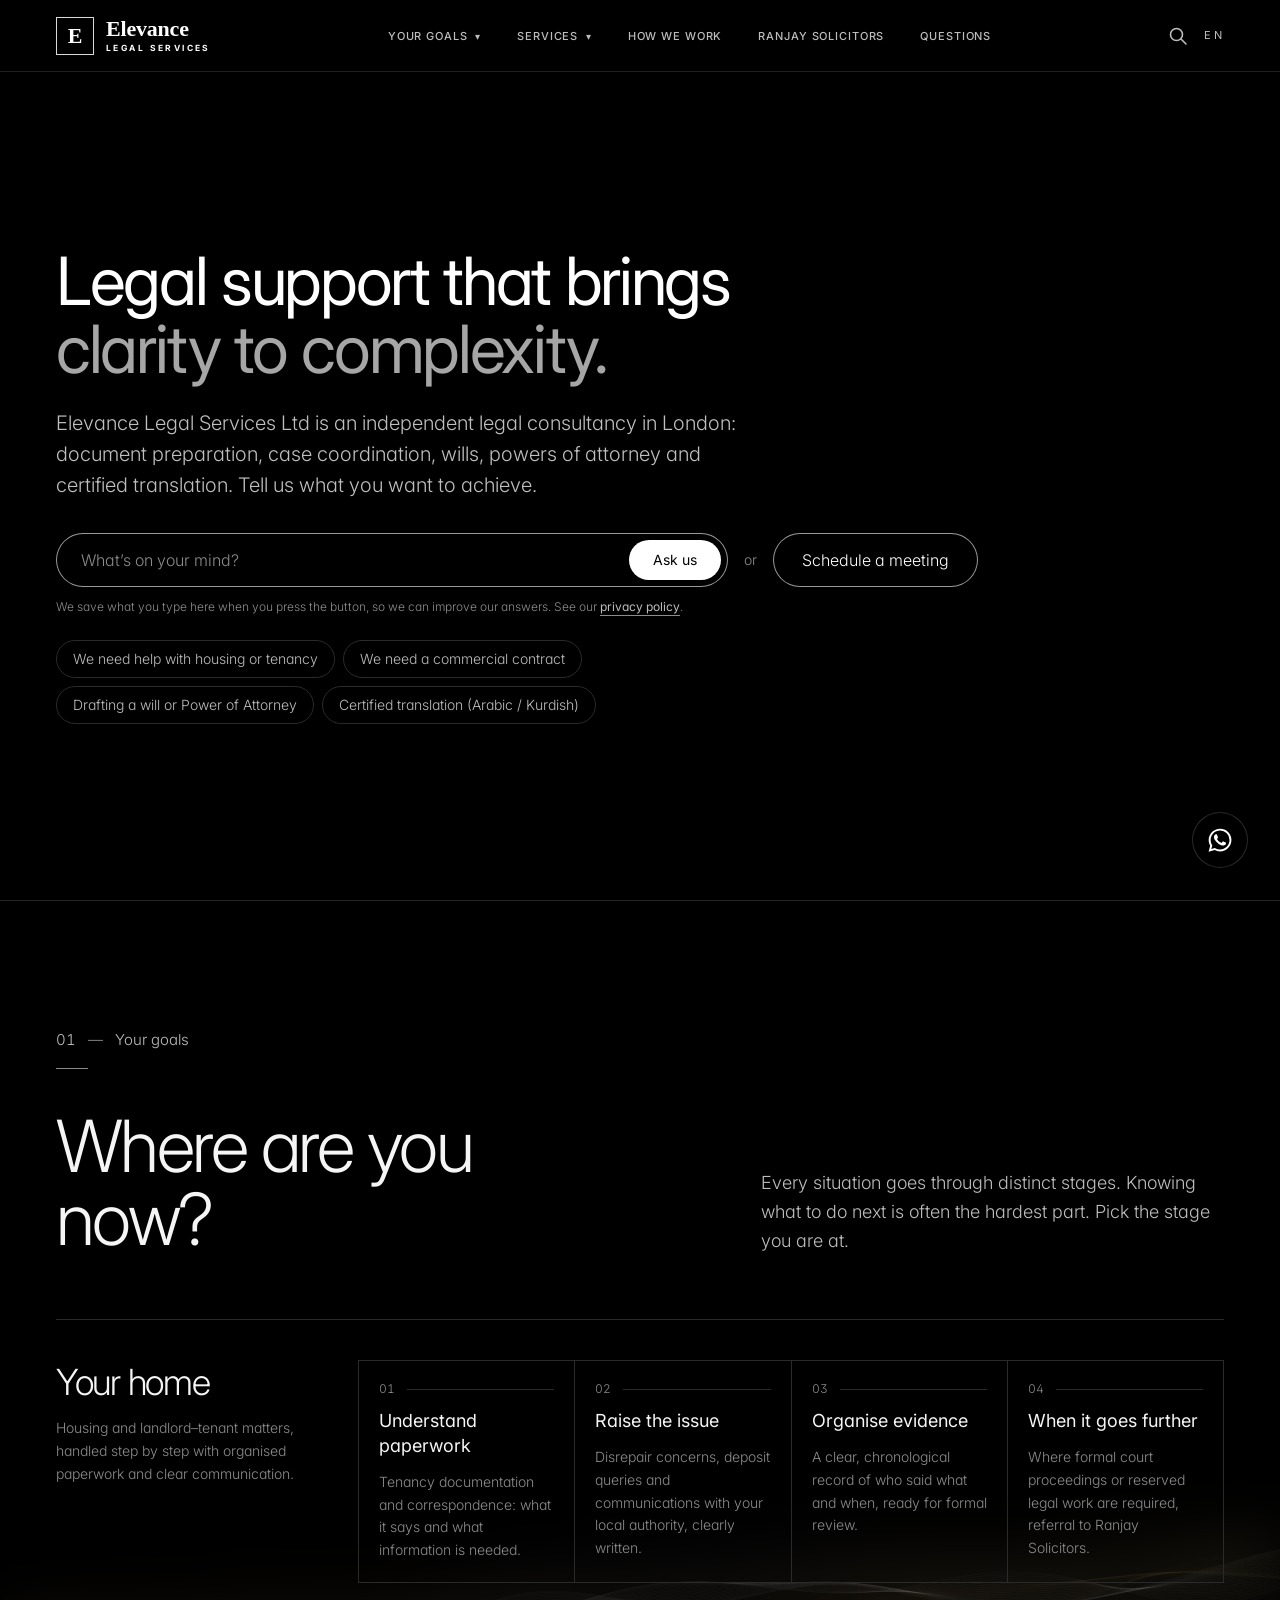
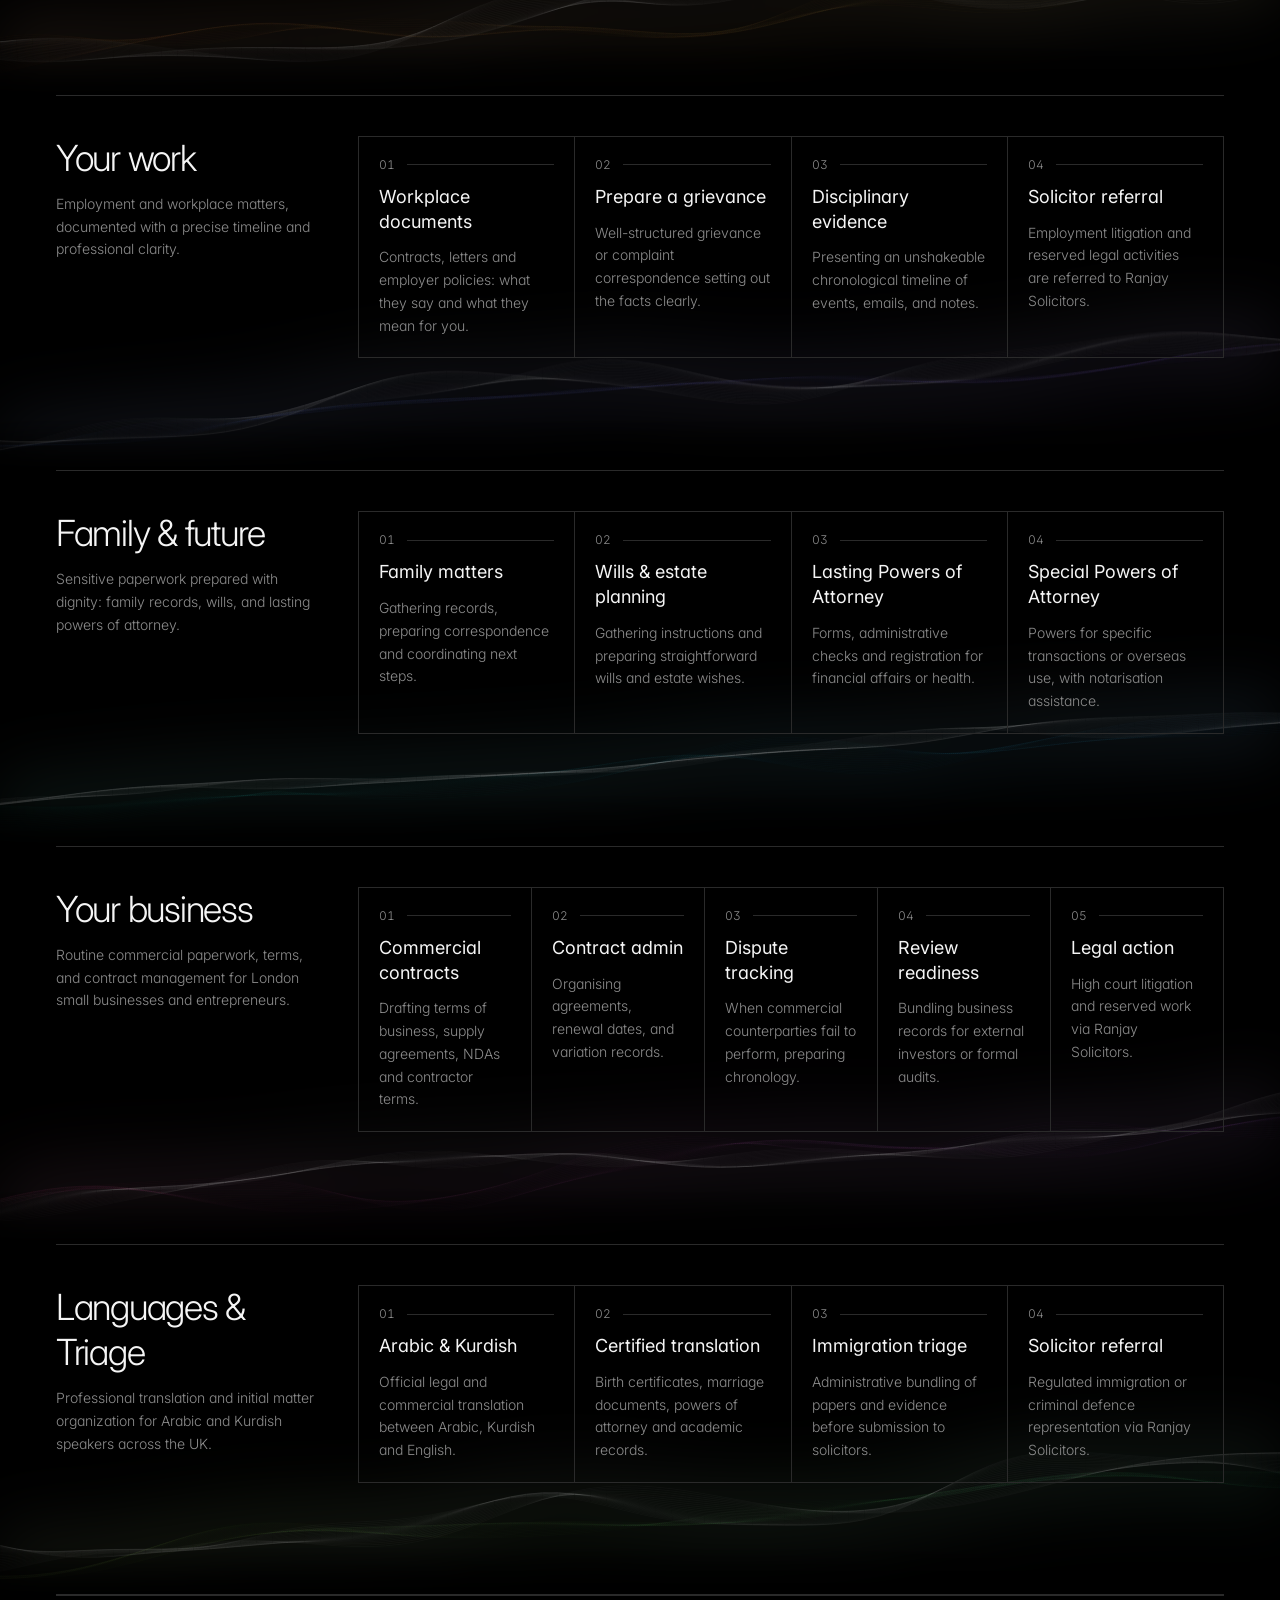
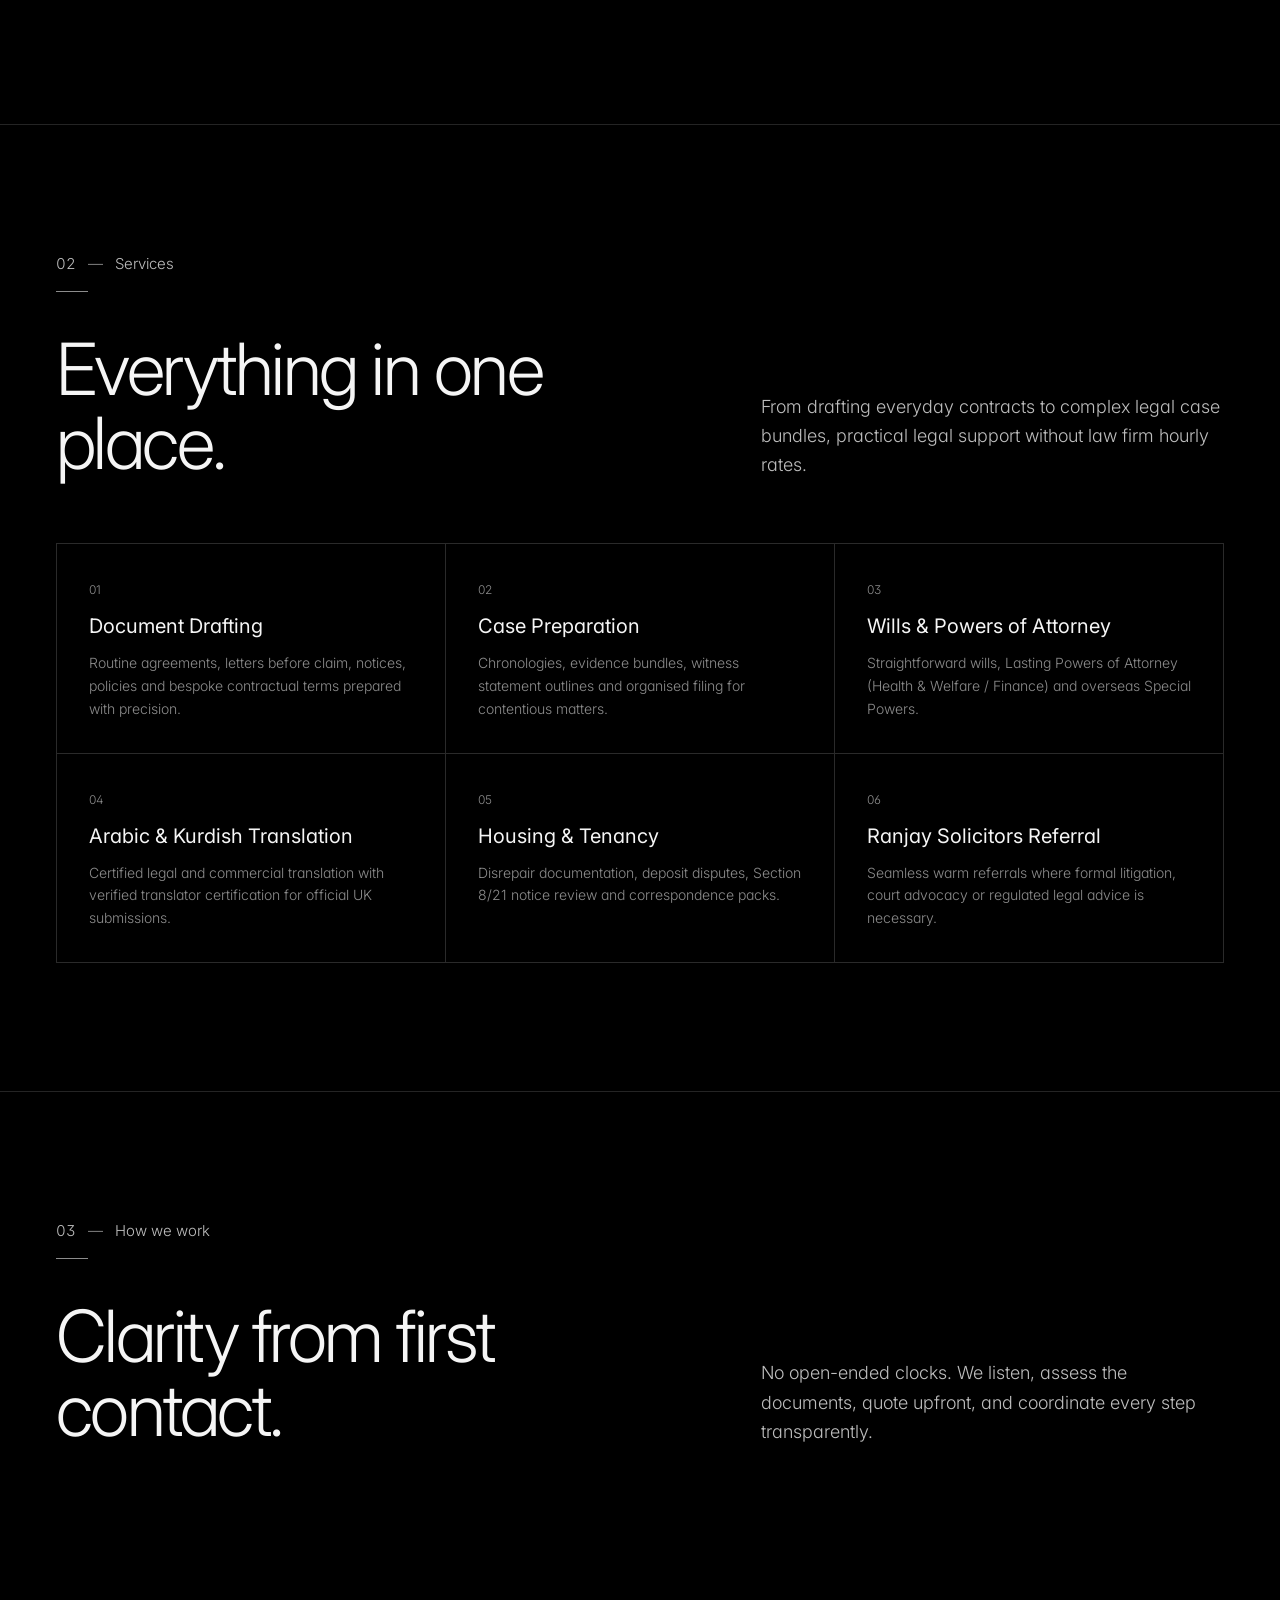
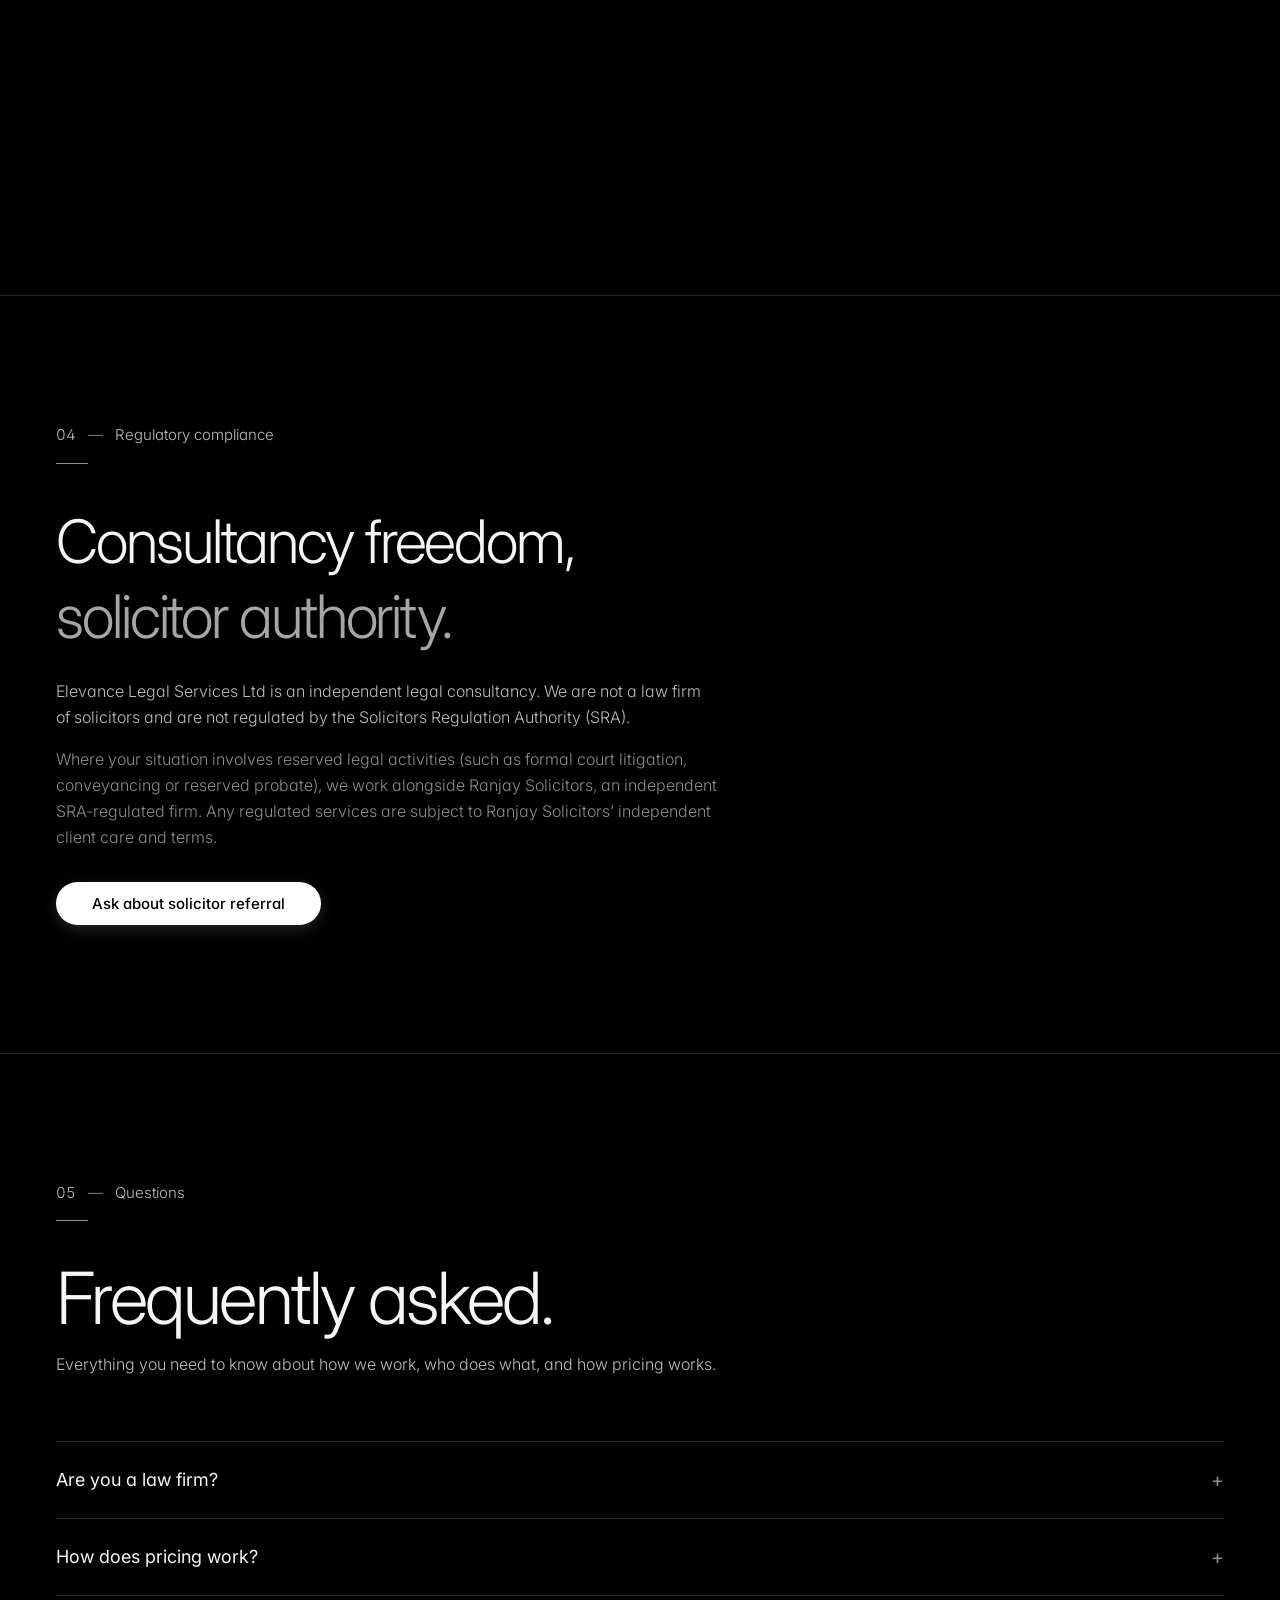
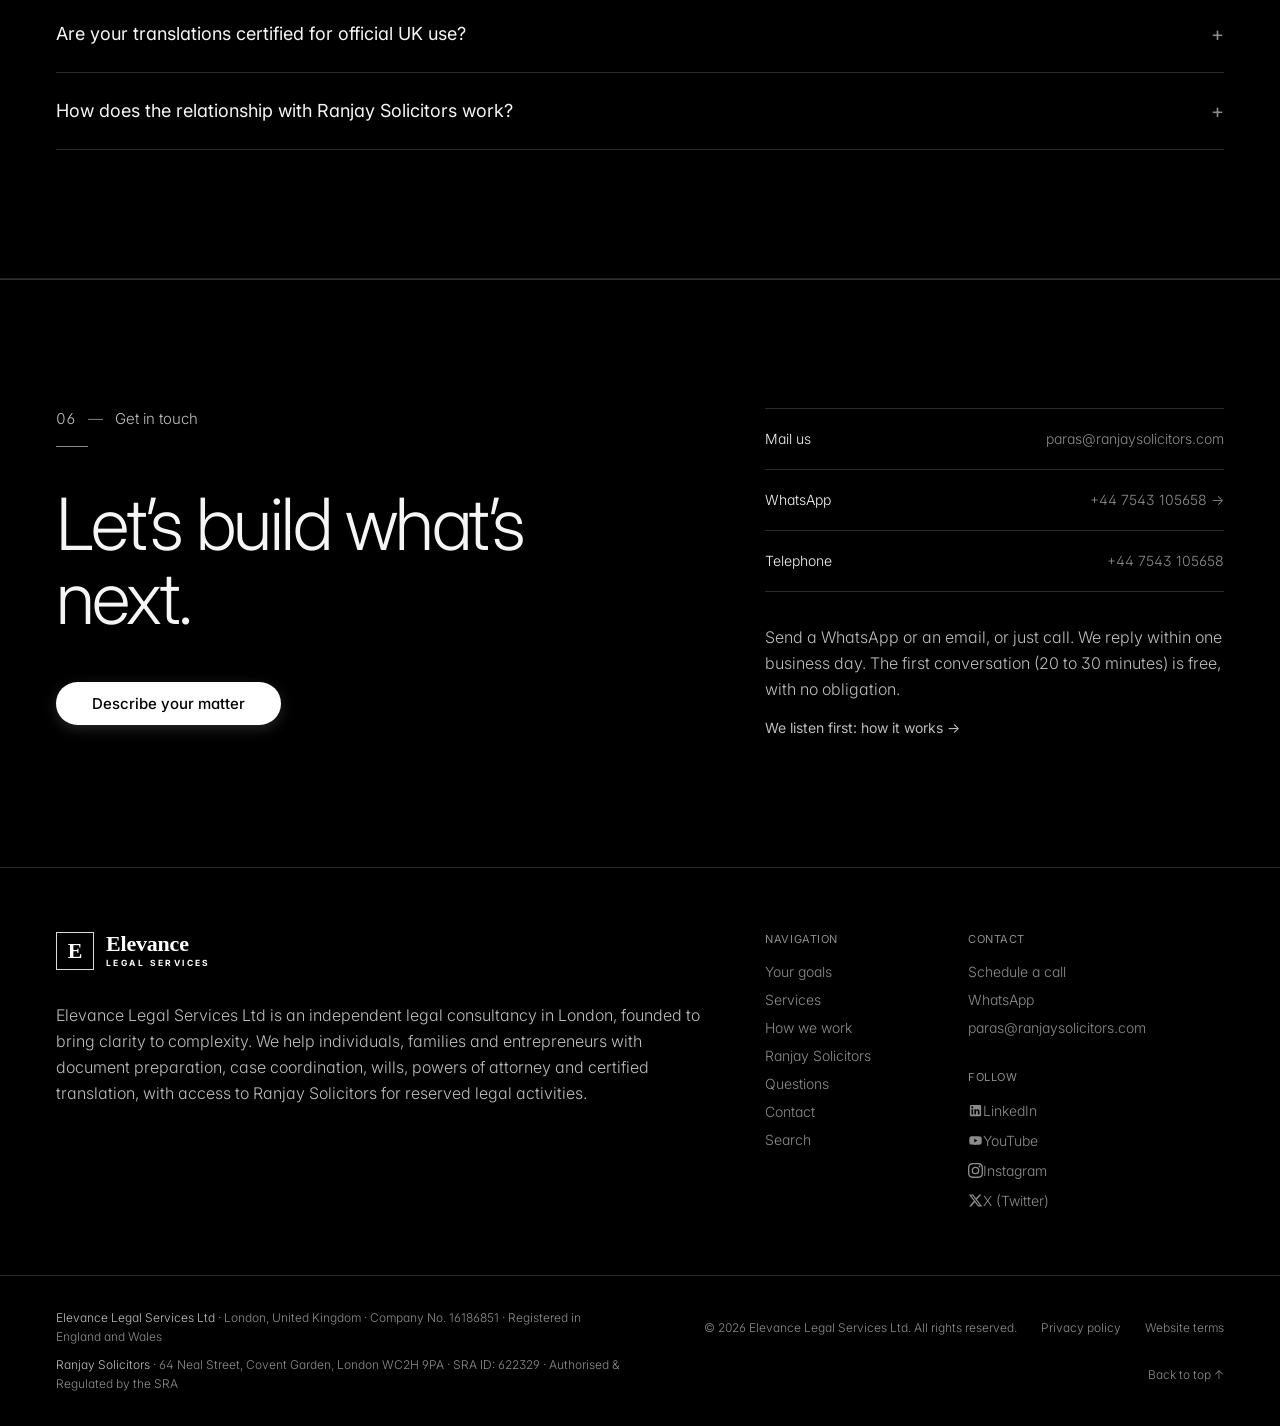
==== index.html @ 7afbc965 "Add sleek floating and footer Scroll to Top functionality" ====
<!DOCTYPE html>
<html lang="en-GB" class="scroll-smooth">
<head>
<meta charset="utf-8">
<meta name="viewport" content="width=device-width, initial-scale=1, viewport-fit=cover">
<title>Elevance Legal Services | Legal consultancy, documents and translation in London</title>
<meta name="description" content="Elevance Legal Services Ltd is an independent legal consultancy in London: document preparation, case coordination, wills, powers of attorney and certified translation, with access to Ranjay Solicitors for regulated work. Not a law firm.">
<link rel="canonical" href="https://elevancelegal.co.uk/">
<link rel="icon" type="image/svg+xml" href="assets/favicon.svg">
<meta property="og:type" content="website">
<meta property="og:locale" content="en_GB">
<meta property="og:title" content="Elevance Legal Services | Legal support that brings clarity to complexity">
<meta property="og:description" content="Independent legal consultancy: documents, case coordination, translation, wills and powers of attorney, with referral to Ranjay Solicitors where regulated work is needed.">
<meta name="theme-color" content="#000000">
<meta name="color-scheme" content="dark">

<!-- Load Google Fonts Inter Variable -->
<link rel="preconnect" href="https://fonts.googleapis.com">
<link rel="preconnect" href="https://fonts.gstatic.com" crossorigin>
<link href="https://fonts.googleapis.com/css2?family=Inter:wght@100..900&display=swap" rel="stylesheet">

<style>:root{--tone-goals-a:#ff9a4d;--tone-goals-b:#ffd25b;--tone-solutions-a:#5b8cff;--tone-solutions-b:#9b6bff;--tone-technology-a:#1fe0bd;--tone-technology-b:#3aa8ff;--tone-academy-a:#ff5fa2;--tone-academy-b:#c46bff;--tone-about-a:#b8f35b;--tone-about-b:#3fdc8a}</style>
<style>/*! tailwindcss v4.3.3 | MIT License | https://tailwindcss.com */@layer properties{@supports (((-webkit-hyphens:none)) and (not (margin-trim:inline))) or ((-moz-orient:inline) and (not (color:rgb(from red r g b)))){*,:before,:after,::backdrop{--tw-leading:initial;--tw-font-weight:initial;--tw-tracking:initial;--tw-space-y-reverse:0;--tw-content:"";--tw-border-style:solid;--tw-translate-x:0;--tw-translate-y:0;--tw-translate-z:0;--tw-rotate-x:initial;--tw-rotate-y:initial;--tw-rotate-z:initial;--tw-skew-x:initial;--tw-skew-y:initial;--tw-pan-x:initial;--tw-pan-y:initial;--tw-pinch-zoom:initial;--tw-divide-y-reverse:0;--tw-gradient-position:initial;--tw-gradient-from:#0000;--tw-gradient-via:#0000;--tw-gradient-to:#0000;--tw-gradient-stops:initial;--tw-gradient-via-stops:initial;--tw-gradient-from-position:0%;--tw-gradient-via-position:50%;--tw-gradient-to-position:100%;--tw-ordinal:initial;--tw-slashed-zero:initial;--tw-numeric-figure:initial;--tw-numeric-spacing:initial;--tw-numeric-fraction:initial;--tw-shadow:0 0 #0000;--tw-shadow-color:initial;--tw-shadow-alpha:100%;--tw-inset-shadow:0 0 #0000;--tw-inset-shadow-color:initial;--tw-inset-shadow-alpha:100%;--tw-ring-color:initial;--tw-ring-shadow:0 0 #0000;--tw-inset-ring-color:initial;--tw-inset-ring-shadow:0 0 #0000;--tw-ring-inset:initial;--tw-ring-offset-width:0px;--tw-ring-offset-color:#fff;--tw-ring-offset-shadow:0 0 #0000;--tw-outline-style:solid;--tw-blur:initial;--tw-brightness:initial;--tw-contrast:initial;--tw-grayscale:initial;--tw-hue-rotate:initial;--tw-invert:initial;--tw-opacity:initial;--tw-saturate:initial;--tw-sepia:initial;--tw-drop-shadow:initial;--tw-drop-shadow-color:initial;--tw-drop-shadow-alpha:100%;--tw-drop-shadow-size:initial;--tw-backdrop-blur:initial;--tw-backdrop-brightness:initial;--tw-backdrop-contrast:initial;--tw-backdrop-grayscale:initial;--tw-backdrop-hue-rotate:initial;--tw-backdrop-invert:initial;--tw-backdrop-opacity:initial;--tw-backdrop-saturate:initial;--tw-backdrop-sepia:initial;--tw-duration:initial;--tw-ease:initial}}}@layer theme{:root,:host{--font-sans:"Inter Variable", "Inter", ui-sans-serif, system-ui, sans-serif;--font-mono:ui-monospace, SFMono-Regular, Menlo, Monaco, Consolas, "Liberation Mono", "Courier New", monospace;--color-white:#fff;--spacing:.25rem;--container-xs:20rem;--container-sm:24rem;--container-md:28rem;--container-lg:32rem;--container-xl:36rem;--container-2xl:42rem;--container-3xl:48rem;--container-4xl:56rem;--container-5xl:64rem;--text-xs:.75rem;--text-xs--line-height:calc(1 / .75);--text-sm:.875rem;--text-sm--line-height:calc(1.25 / .875);--text-base:1rem;--text-base--line-height: 1.5 ;--text-lg:1.125rem;--text-lg--line-height:calc(1.75 / 1.125);--text-xl:1.25rem;--text-xl--line-height:calc(1.75 / 1.25);--text-2xl:1.5rem;--text-2xl--line-height:calc(2 / 1.5);--text-3xl:1.875rem;--text-3xl--line-height: 1.2 ;--text-4xl:2.25rem;--text-4xl--line-height:calc(2.5 / 2.25);--text-5xl:3rem;--text-5xl--line-height:1;--text-6xl:3.75rem;--text-6xl--line-height:1;--text-7xl:4.5rem;--text-7xl--line-height:1;--font-weight-light:300;--font-weight-normal:400;--font-weight-black:900;--tracking-tight:-.025em;--tracking-normal:0em;--tracking-wide:.025em;--tracking-wider:.05em;--leading-tight:1.25;--leading-snug:1.375;--leading-normal:1.5;--leading-relaxed:1.625;--radius-lg:.5rem;--radius-xl:.75rem;--radius-2xl:1rem;--blur-sm:8px;--blur-xl:24px;--aspect-video:16 / 9;--default-transition-duration:.15s;--default-transition-timing-function:cubic-bezier(.4, 0, .2, 1);--default-font-family:var(--font-sans);--default-mono-font-family:var(--font-mono);--font-display:"Inter Variable", "Inter", ui-sans-serif, system-ui, sans-serif;--color-canvas:#000;--color-raised:#0c0c0c;--color-fg:#fff;--color-fg-2:#bdbdbd;--color-fg-3:#8c8c8c;--color-line:#2a2a2a;--tracking-eyebrow:.22em}}@layer base{*,:after,:before,::backdrop{box-sizing:border-box;border:0 solid;margin:0;padding:0}::file-selector-button{box-sizing:border-box;border:0 solid;margin:0;padding:0}html,:host{-webkit-text-size-adjust:100%;tab-size:4;line-height:1.5;font-family:var(--default-font-family,-apple-system, BlinkMacSystemFont, "Segoe UI", Roboto, "Helvetica Neue", "Noto Sans", Arial, sans-serif, "Apple Color Emoji", "Segoe UI Emoji", "Segoe UI Symbol", "Noto Color Emoji");font-feature-settings:var(--default-font-feature-settings,normal);font-variation-settings:var(--default-font-variation-settings,normal);-webkit-tap-highlight-color:transparent}hr{height:0;color:inherit;border-top-width:1px}abbr:where([title]){-webkit-text-decoration:underline dotted;text-decoration:underline dotted}h1,h2,h3,h4,h5,h6{font-size:inherit;font-weight:inherit}a{color:inherit;-webkit-text-decoration:inherit;text-decoration:inherit}b,strong{font-weight:bolder}code,kbd,samp,pre{font-family:var(--default-mono-font-family,ui-monospace, SFMono-Regular, Menlo, Monaco, Consolas, "Liberation Mono", "Courier New", monospace);font-feature-settings:var(--default-mono-font-feature-settings,normal);font-variation-settings:var(--default-mono-font-variation-settings,normal);font-size:1em}small{font-size:80%}sub,sup{vertical-align:baseline;font-size:75%;line-height:0;position:relative}sub{bottom:-.25em}sup{top:-.5em}table{text-indent:0;border-color:inherit;border-collapse:collapse}:-moz-focusring:where(:not(iframe)){outline:auto}progress{vertical-align:baseline}summary{display:list-item}ol,ul,menu{list-style:none}img,svg,video,canvas,audio,iframe,embed,object{vertical-align:middle;display:block}img,video{max-width:100%;height:auto}button,input,select,optgroup,textarea{font:inherit;font-feature-settings:inherit;font-variation-settings:inherit;letter-spacing:inherit;color:inherit;opacity:1;background-color:#0000;border-radius:0}::file-selector-button{font:inherit;font-feature-settings:inherit;font-variation-settings:inherit;letter-spacing:inherit;color:inherit;opacity:1;background-color:#0000;border-radius:0}:where(select:is([multiple],[size])) optgroup{font-weight:bolder}:where(select:is([multiple],[size])) optgroup option{padding-inline-start:20px}::file-selector-button{margin-inline-end:4px}::placeholder{opacity:1}@supports (not ((-webkit-appearance:-apple-pay-button))) or (contain-intrinsic-size:1px){::placeholder{color:currentColor}@supports (color:color-mix(in lab,red,red)){::placeholder{color:color-mix(in oklab,currentcolor 50%,transparent)}}}textarea{resize:vertical}::-webkit-search-decoration{-webkit-appearance:none}::-webkit-date-and-time-value{min-height:1lh;text-align:inherit}::-webkit-datetime-edit{display:inline-flex}::-webkit-datetime-edit-fields-wrapper{padding:0}::-webkit-datetime-edit{padding-block:0}::-webkit-datetime-edit-year-field{padding-block:0}::-webkit-datetime-edit-month-field{padding-block:0}::-webkit-datetime-edit-day-field{padding-block:0}::-webkit-datetime-edit-hour-field{padding-block:0}::-webkit-datetime-edit-minute-field{padding-block:0}::-webkit-datetime-edit-second-field{padding-block:0}::-webkit-datetime-edit-millisecond-field{padding-block:0}::-webkit-datetime-edit-meridiem-field{padding-block:0}::-webkit-calendar-picker-indicator{line-height:1}:-moz-ui-invalid{box-shadow:none}button,input:where([type=button],[type=reset],[type=submit]){appearance:button}::file-selector-button{appearance:button}::-webkit-inner-spin-button{height:auto}::-webkit-outer-spin-button{height:auto}[hidden]:where(:not([hidden=until-found])){display:none!important}html{background-color:var(--color-canvas);color:var(--color-fg);-webkit-font-smoothing:antialiased;-moz-osx-font-smoothing:grayscale;color-scheme:dark;font-feature-settings:"cv11","ss01";scroll-behavior:smooth;font-weight:300}body{overflow-wrap:anywhere;-webkit-hyphens:auto;hyphens:auto;hyphenate-limit-chars:14 7 6}::selection{background-color:var(--color-fg);color:var(--color-canvas)}:focus-visible{outline-style:var(--tw-outline-style);outline-offset:4px;outline-width:1px;outline-color:var(--color-fg)}@view-transition{navigation:auto}[data-header]{view-transition-name:header}[data-action-bar]{view-transition-name:actions}::view-transition-old(root){animation:.16s ease-out both vt-out}::view-transition-new(root){animation:.32s cubic-bezier(.2,.7,.2,1) both vt-in}@keyframes vt-out{to{opacity:0}}@keyframes vt-in{0%{opacity:0;transform:translateY(12px)}}@media(prefers-reduced-motion:reduce){@view-transition{navigation:none}html{scroll-behavior:auto}*,:before,:after{transition:none!important;animation:none!important}}}@layer components;@layer utilities{.pointer-events-none{pointer-events:none}.invisible{visibility:hidden}.visible{visibility:visible}.sr-only{clip-path:inset(50%);white-space:nowrap;border-width:0;width:1px;height:1px;margin:-1px;padding:0;position:absolute;overflow:hidden}.prose-studio{--tw-leading:1.75;--tw-font-weight:var(--font-weight-light);max-width:66ch;font-size:17px;line-height:1.75;font-weight:var(--font-weight-light);color:var(--color-fg-2)}.prose-studio>*+*{margin-top:calc(var(--spacing) * 5)}.prose-studio h2{margin-top:calc(var(--spacing) * 16);letter-spacing:-.035em;font-weight:300;font-family:var(--font-display);--tw-leading:1.1;color:var(--color-fg);font-size:2.1rem;line-height:1.1}.prose-studio h3{margin-top:calc(var(--spacing) * 10);font-size:var(--text-lg);line-height:var(--tw-leading,var(--text-lg--line-height));--tw-font-weight:var(--font-weight-normal);font-weight:var(--font-weight-normal);--tw-tracking:var(--tracking-tight);letter-spacing:var(--tracking-tight);color:var(--color-fg)}.prose-studio h2+*,.prose-studio h3+*{margin-top:calc(var(--spacing) * 3)}.prose-studio a{--tw-font-weight:var(--font-weight-normal);font-weight:var(--font-weight-normal);color:var(--color-fg);-webkit-text-decoration-color:var(--color-fg-3);text-decoration-color:var(--color-fg-3);text-underline-offset:4px;transition-property:color,background-color,border-color,outline-color,text-decoration-color,fill,stroke,--tw-gradient-from,--tw-gradient-via,--tw-gradient-to;transition-timing-function:var(--tw-ease,var(--default-transition-timing-function));transition-duration:var(--tw-duration,var(--default-transition-duration))}@media(hover:hover){.prose-studio a:hover{text-decoration-line:underline}}.prose-studio a:focus-visible{text-decoration-line:underline}.prose-studio a.btn-book{margin-inline:calc(var(--spacing) * .5);background-color:var(--color-fg);padding-inline:calc(var(--spacing) * 5);padding-block:calc(var(--spacing) * 1.5);font-size:var(--text-sm);line-height:var(--tw-leading,var(--text-sm--line-height));--tw-leading:var(--leading-normal);line-height:var(--leading-normal);color:var(--color-canvas);border-radius:3.40282e38px;text-decoration-line:none;display:inline-block}@media(hover:hover){.prose-studio a.btn-book:hover{opacity:.85;text-decoration-line:none}}.prose-studio p.cta-row{margin-top:calc(var(--spacing) * 6)}.prose-studio strong{--tw-font-weight:var(--font-weight-normal);font-weight:var(--font-weight-normal);color:var(--color-fg)}.prose-studio ul{list-style-type:none}:where(.prose-studio ul>:not(:last-child)){--tw-space-y-reverse:0;margin-block-start:calc(calc(var(--spacing) * 2) * var(--tw-space-y-reverse));margin-block-end:calc(calc(var(--spacing) * 2) * calc(1 - var(--tw-space-y-reverse)))}.prose-studio ul{padding-left:0}.prose-studio ul>li{padding-left:calc(var(--spacing) * 6);position:relative}.prose-studio ul>li:before{height:1px;width:calc(var(--spacing) * 3);content:var(--tw-content);background-color:var(--color-fg-3);position:absolute;top:.85em;left:0}.prose-studio ol{list-style-type:decimal}:where(.prose-studio ol>:not(:last-child)){--tw-space-y-reverse:0;margin-block-start:calc(calc(var(--spacing) * 2) * var(--tw-space-y-reverse));margin-block-end:calc(calc(var(--spacing) * 2) * calc(1 - var(--tw-space-y-reverse)))}.prose-studio ol{padding-left:calc(var(--spacing) * 5)}.prose-studio ol ::marker{color:var(--color-fg-3)}.prose-studio ol::marker{color:var(--color-fg-3)}.prose-studio ol ::-webkit-details-marker{color:var(--color-fg-3)}.prose-studio ol::-webkit-details-marker{color:var(--color-fg-3)}.prose-studio table{border-collapse:collapse;--tw-leading:var(--leading-normal);width:100%;max-width:100%;font-size:15px;line-height:var(--leading-normal);display:block;overflow-x:auto}.prose-studio th{border-bottom-style:var(--tw-border-style);border-bottom-width:1px;border-color:var(--color-line);padding-block:calc(var(--spacing) * 2);padding-right:calc(var(--spacing) * 5);text-align:left;vertical-align:bottom;--tw-font-weight:var(--font-weight-normal);font-weight:var(--font-weight-normal);color:var(--color-fg)}.prose-studio td{border-bottom-style:var(--tw-border-style);border-bottom-width:1px;border-color:var(--color-line);padding-block:calc(var(--spacing) * 2.5);padding-right:calc(var(--spacing) * 5);vertical-align:top}.prose-studio>:first-child{margin-top:0}.absolute{position:absolute}.fixed{position:fixed}.relative{position:relative}.static{position:static}.sticky{position:sticky}.inset-0{inset:0}.inset-\[24\%\]{inset:24%}.inset-x-0{inset-inline:0}.inset-x-4{inset-inline:calc(var(--spacing) * 4)}.inset-y-0{inset-block:0}.-top-\[72px\]{top:-72px}.top-0{top:0}.top-1{top:var(--spacing)}.top-1\/2{top:50%}.top-\[4\.5rem\]{top:4.5rem}.top-\[20rem\]{top:20rem}.top-\[72px\]{top:72px}.right-8{right:calc(var(--spacing) * 8)}.right-\[-40\%\]{right:-40%}.-bottom-1\/2{bottom:-50%}.bottom-0{bottom:0}.bottom-8{bottom:calc(var(--spacing) * 8)}.bottom-\[calc\(5\.5rem\+env\(safe-area-inset-bottom\)\)\]{bottom:calc(5.5rem + env(safe-area-inset-bottom))}.-left-1\/4{left:-25%}.-left-\[9999px\]{left:-9999px}.left-0{left:0}.left-1\/2{left:50%}.isolate{isolation:isolate}.-z-10{z-index:-10}.z-10{z-index:10}.z-20{z-index:20}.z-30{z-index:30}.order-2{order:2}.m-0{margin:0}.container-studio{width:100%;max-width:1320px;padding-inline:calc(var(--spacing) * 4);margin-inline:auto}@media(min-width:40rem){.container-studio{padding-inline:calc(var(--spacing) * 8)}}@media(min-width:64rem){.container-studio{padding-inline:calc(var(--spacing) * 14)}}.-mx-1{margin-inline:calc(var(--spacing) * -1)}.-mx-4{margin-inline:calc(var(--spacing) * -4)}.mx-3{margin-inline:calc(var(--spacing) * 3)}.mx-auto{margin-inline:auto}.mt-1{margin-top:var(--spacing)}.mt-1\.5{margin-top:calc(var(--spacing) * 1.5)}.mt-2{margin-top:calc(var(--spacing) * 2)}.mt-3{margin-top:calc(var(--spacing) * 3)}.mt-4{margin-top:calc(var(--spacing) * 4)}.mt-5{margin-top:calc(var(--spacing) * 5)}.mt-6{margin-top:calc(var(--spacing) * 6)}.mt-8{margin-top:calc(var(--spacing) * 8)}.mt-10{margin-top:calc(var(--spacing) * 10)}.mt-12{margin-top:calc(var(--spacing) * 12)}.mt-14{margin-top:calc(var(--spacing) * 14)}.mt-16{margin-top:calc(var(--spacing) * 16)}.mt-20{margin-top:calc(var(--spacing) * 20)}.mt-24{margin-top:calc(var(--spacing) * 24)}.mt-\[0\.15em\]{margin-top:.15em}.mt-auto{margin-top:auto}.mr-1{margin-right:var(--spacing)}.mr-2{margin-right:calc(var(--spacing) * 2)}.mr-3{margin-right:calc(var(--spacing) * 3)}.-mb-\[72px\]{margin-bottom:-72px}.mb-1{margin-bottom:var(--spacing)}.mb-3{margin-bottom:calc(var(--spacing) * 3)}.mb-4{margin-bottom:calc(var(--spacing) * 4)}.mb-6{margin-bottom:calc(var(--spacing) * 6)}.mb-8{margin-bottom:calc(var(--spacing) * 8)}.mb-10{margin-bottom:calc(var(--spacing) * 10)}.ml-2{margin-left:calc(var(--spacing) * 2)}.ml-3{margin-left:calc(var(--spacing) * 3)}.ml-4{margin-left:calc(var(--spacing) * 4)}.ml-\[1\.125rem\]{margin-left:1.125rem}.ml-auto{margin-left:auto}.block{display:block}.contents{display:contents}.flex{display:flex}.grid{display:grid}.hidden{display:none}.inline{display:inline}.inline-block{display:inline-block}.table{display:table}.aspect-\[4\/5\]{aspect-ratio:4/5}.aspect-square{aspect-ratio:1}.aspect-video{aspect-ratio:var(--aspect-video)}.size-1\.5{width:calc(var(--spacing) * 1.5);height:calc(var(--spacing) * 1.5)}.size-2{width:calc(var(--spacing) * 2);height:calc(var(--spacing) * 2)}.size-2\.5{width:calc(var(--spacing) * 2.5);height:calc(var(--spacing) * 2.5)}.size-4{width:calc(var(--spacing) * 4);height:calc(var(--spacing) * 4)}.size-5{width:calc(var(--spacing) * 5);height:calc(var(--spacing) * 5)}.size-6{width:calc(var(--spacing) * 6);height:calc(var(--spacing) * 6)}.size-7{width:calc(var(--spacing) * 7);height:calc(var(--spacing) * 7)}.size-12{width:calc(var(--spacing) * 12);height:calc(var(--spacing) * 12)}.size-14{width:calc(var(--spacing) * 14);height:calc(var(--spacing) * 14)}.size-\[18px\]{width:18px;height:18px}.size-full{width:100%;height:100%}.h-0\.5{height:calc(var(--spacing) * .5)}.h-32{height:calc(var(--spacing) * 32)}.h-40{height:calc(var(--spacing) * 40)}.h-\[2px\]{height:2px}.h-\[72px\]{height:72px}.h-\[110\%\]{height:110%}.h-\[140\%\]{height:140%}.h-\[627px\]{height:627px}.h-auto{height:auto}.h-dvh{height:100dvh}.h-full{height:100%}.h-px{height:1px}.max-h-80{max-height:calc(var(--spacing) * 80)}.max-h-\[calc\(100vh-72px\)\]{max-height:calc(100vh - 72px)}.max-h-none{max-height:none}.min-h-28{min-height:calc(var(--spacing) * 28)}.min-h-\[52px\]{min-height:52px}.min-h-\[65px\]{min-height:65px}.min-h-dvh{min-height:100dvh}.w-4{width:calc(var(--spacing) * 4)}.w-5{width:calc(var(--spacing) * 5)}.w-8{width:calc(var(--spacing) * 8)}.w-14{width:calc(var(--spacing) * 14)}.w-20{width:calc(var(--spacing) * 20)}.w-24{width:calc(var(--spacing) * 24)}.w-\[41px\]{width:41px}.w-\[1200px\]{width:1200px}.w-auto{width:auto}.w-full{width:100%}.w-px{width:1px}.w-screen{width:100vw}.max-w-2xl{max-width:var(--container-2xl)}.max-w-3xl{max-width:var(--container-3xl)}.max-w-4xl{max-width:var(--container-4xl)}.max-w-5xl{max-width:var(--container-5xl)}.max-w-60{max-width:calc(var(--spacing) * 60)}.max-w-\[13\.125rem\]{max-width:13.125rem}.max-w-\[14ch\]{max-width:14ch}.max-w-\[56ch\]{max-width:56ch}.max-w-\[62ch\]{max-width:62ch}.max-w-\[300px\]{max-width:300px}.max-w-\[560px\]{max-width:560px}.max-w-\[1760px\]{max-width:1760px}.max-w-lg{max-width:var(--container-lg)}.max-w-md{max-width:var(--container-md)}.max-w-none{max-width:none}.max-w-sm{max-width:var(--container-sm)}.max-w-xl{max-width:var(--container-xl)}.max-w-xs{max-width:var(--container-xs)}.min-w-0{min-width:0}.min-w-\[420px\]{min-width:420px}.flex-1{flex:1}.shrink-0{flex-shrink:0}.grow{flex-grow:1}.border-collapse{border-collapse:collapse}.-translate-x-1\/2{--tw-translate-x: -50% ;translate:var(--tw-translate-x) var(--tw-translate-y)}.-translate-y-1\/2{--tw-translate-y: -50% ;translate:var(--tw-translate-x) var(--tw-translate-y)}.transform{transform:var(--tw-rotate-x,) var(--tw-rotate-y,) var(--tw-rotate-z,) var(--tw-skew-x,) var(--tw-skew-y,)}.cursor-grab{cursor:grab}.cursor-pointer{cursor:pointer}.touch-pan-y{--tw-pan-y:pan-y;touch-action:var(--tw-pan-x,) var(--tw-pan-y,) var(--tw-pinch-zoom,)}.resize{resize:both}.resize-none{resize:none}.resize-y{resize:vertical}.scroll-mt-28{scroll-margin-top:calc(var(--spacing) * 28)}.\[scrollbar-width\:none\]{scrollbar-width:none}.\[scrollbar-width\:thin\]{scrollbar-width:thin}.list-none{list-style-type:none}.break-inside-avoid{break-inside:avoid}.grid-cols-2{grid-template-columns:repeat(2,minmax(0,1fr))}.grid-cols-3{grid-template-columns:repeat(3,minmax(0,1fr))}.grid-cols-\[2\.5rem_1fr\]{grid-template-columns:2.5rem 1fr}.flex-col{flex-direction:column}.flex-wrap{flex-wrap:wrap}.place-items-center{place-items:center}.items-baseline{align-items:baseline}.items-center{align-items:center}.items-end{align-items:flex-end}.items-start{align-items:flex-start}.justify-between{justify-content:space-between}.justify-center{justify-content:center}.gap-1{gap:var(--spacing)}.gap-1\.5{gap:calc(var(--spacing) * 1.5)}.gap-2{gap:calc(var(--spacing) * 2)}.gap-3{gap:calc(var(--spacing) * 3)}.gap-4{gap:calc(var(--spacing) * 4)}.gap-5{gap:calc(var(--spacing) * 5)}.gap-6{gap:calc(var(--spacing) * 6)}.gap-8{gap:calc(var(--spacing) * 8)}.gap-10{gap:calc(var(--spacing) * 10)}.gap-12{gap:calc(var(--spacing) * 12)}.gap-16{gap:calc(var(--spacing) * 16)}.gap-20{gap:calc(var(--spacing) * 20)}.gap-40{gap:calc(var(--spacing) * 40)}.gap-\[13px\]{gap:13px}.gap-px{gap:1px}:where(.space-y-1>:not(:last-child)){--tw-space-y-reverse:0;margin-block-start:calc(var(--spacing) * var(--tw-space-y-reverse));margin-block-end:calc(var(--spacing) * calc(1 - var(--tw-space-y-reverse)))}:where(.space-y-1\.5>:not(:last-child)){--tw-space-y-reverse:0;margin-block-start:calc(calc(var(--spacing) * 1.5) * var(--tw-space-y-reverse));margin-block-end:calc(calc(var(--spacing) * 1.5) * calc(1 - var(--tw-space-y-reverse)))}:where(.space-y-2>:not(:last-child)){--tw-space-y-reverse:0;margin-block-start:calc(calc(var(--spacing) * 2) * var(--tw-space-y-reverse));margin-block-end:calc(calc(var(--spacing) * 2) * calc(1 - var(--tw-space-y-reverse)))}:where(.space-y-2\.5>:not(:last-child)){--tw-space-y-reverse:0;margin-block-start:calc(calc(var(--spacing) * 2.5) * var(--tw-space-y-reverse));margin-block-end:calc(calc(var(--spacing) * 2.5) * calc(1 - var(--tw-space-y-reverse)))}:where(.space-y-3>:not(:last-child)){--tw-space-y-reverse:0;margin-block-start:calc(calc(var(--spacing) * 3) * var(--tw-space-y-reverse));margin-block-end:calc(calc(var(--spacing) * 3) * calc(1 - var(--tw-space-y-reverse)))}:where(.space-y-4>:not(:last-child)){--tw-space-y-reverse:0;margin-block-start:calc(calc(var(--spacing) * 4) * var(--tw-space-y-reverse));margin-block-end:calc(calc(var(--spacing) * 4) * calc(1 - var(--tw-space-y-reverse)))}:where(.space-y-5>:not(:last-child)){--tw-space-y-reverse:0;margin-block-start:calc(calc(var(--spacing) * 5) * var(--tw-space-y-reverse));margin-block-end:calc(calc(var(--spacing) * 5) * calc(1 - var(--tw-space-y-reverse)))}:where(.space-y-8>:not(:last-child)){--tw-space-y-reverse:0;margin-block-start:calc(calc(var(--spacing) * 8) * var(--tw-space-y-reverse));margin-block-end:calc(calc(var(--spacing) * 8) * calc(1 - var(--tw-space-y-reverse)))}:where(.space-y-10>:not(:last-child)){--tw-space-y-reverse:0;margin-block-start:calc(calc(var(--spacing) * 10) * var(--tw-space-y-reverse));margin-block-end:calc(calc(var(--spacing) * 10) * calc(1 - var(--tw-space-y-reverse)))}:where(.space-y-12>:not(:last-child)){--tw-space-y-reverse:0;margin-block-start:calc(calc(var(--spacing) * 12) * var(--tw-space-y-reverse));margin-block-end:calc(calc(var(--spacing) * 12) * calc(1 - var(--tw-space-y-reverse)))}:where(.space-y-16>:not(:last-child)){--tw-space-y-reverse:0;margin-block-start:calc(calc(var(--spacing) * 16) * var(--tw-space-y-reverse));margin-block-end:calc(calc(var(--spacing) * 16) * calc(1 - var(--tw-space-y-reverse)))}.gap-x-2{column-gap:calc(var(--spacing) * 2)}.gap-x-4{column-gap:calc(var(--spacing) * 4)}.gap-x-5{column-gap:calc(var(--spacing) * 5)}.gap-x-6{column-gap:calc(var(--spacing) * 6)}.gap-x-8{column-gap:calc(var(--spacing) * 8)}.gap-x-10{column-gap:calc(var(--spacing) * 10)}.gap-x-12{column-gap:calc(var(--spacing) * 12)}.gap-y-1{row-gap:var(--spacing)}.gap-y-2{row-gap:calc(var(--spacing) * 2)}.gap-y-3{row-gap:calc(var(--spacing) * 3)}.gap-y-10{row-gap:calc(var(--spacing) * 10)}.gap-y-12{row-gap:calc(var(--spacing) * 12)}:where(.divide-y>:not(:last-child)){--tw-divide-y-reverse:0;border-bottom-style:var(--tw-border-style);border-top-style:var(--tw-border-style);border-top-width:calc(1px * var(--tw-divide-y-reverse));border-bottom-width:calc(1px * calc(1 - var(--tw-divide-y-reverse)))}:where(.divide-line>:not(:last-child)){border-color:var(--color-line)}.self-end{align-self:flex-end}.truncate{text-overflow:ellipsis;white-space:nowrap;overflow:hidden}.overflow-hidden{overflow:hidden}.overflow-visible{overflow:visible}.overflow-x-auto{overflow-x:auto}.overflow-x-clip{overflow-x:clip}.overflow-y-auto{overflow-y:auto}.overscroll-contain{overscroll-behavior:contain}.rounded{border-radius:.25rem}.rounded-2xl{border-radius:var(--radius-2xl)}.rounded-full{border-radius:3.40282e38px}.rounded-lg{border-radius:var(--radius-lg)}.rounded-xl{border-radius:var(--radius-xl)}.border{border-style:var(--tw-border-style);border-width:1px}.border-0{border-style:var(--tw-border-style);border-width:0}.border-y{border-block-style:var(--tw-border-style);border-block-width:1px}.hairline-grid{border-top-style:var(--tw-border-style);border-top-width:1px;border-left-style:var(--tw-border-style);border-left-width:1px;border-color:var(--color-line)}.hairline-grid>*{border-right-style:var(--tw-border-style);border-right-width:1px;border-bottom-style:var(--tw-border-style);border-bottom-width:1px;border-color:var(--color-line)}.border-t{border-top-style:var(--tw-border-style);border-top-width:1px}.border-r{border-right-style:var(--tw-border-style);border-right-width:1px}.border-b{border-bottom-style:var(--tw-border-style);border-bottom-width:1px}.border-l{border-left-style:var(--tw-border-style);border-left-width:1px}.border-fg{border-color:var(--color-fg)}.border-fg-3{border-color:var(--color-fg-3)}.border-fg\/60{border-color:#fff9}@supports (color:color-mix(in lab,red,red)){.border-fg\/60{border-color:color-mix(in oklab,var(--color-fg) 60%,transparent)}}.border-line{border-color:var(--color-line)}.border-transparent{border-color:#0000}.bg-canvas{background-color:var(--color-canvas)}.bg-canvas\/50{background-color:#00000080}@supports (color:color-mix(in lab,red,red)){.bg-canvas\/50{background-color:color-mix(in oklab,var(--color-canvas) 50%,transparent)}}.bg-canvas\/70{background-color:#000000b3}@supports (color:color-mix(in lab,red,red)){.bg-canvas\/70{background-color:color-mix(in oklab,var(--color-canvas) 70%,transparent)}}.bg-canvas\/85{background-color:#000000d9}@supports (color:color-mix(in lab,red,red)){.bg-canvas\/85{background-color:color-mix(in oklab,var(--color-canvas) 85%,transparent)}}.bg-canvas\/90{background-color:#000000e6}@supports (color:color-mix(in lab,red,red)){.bg-canvas\/90{background-color:color-mix(in oklab,var(--color-canvas) 90%,transparent)}}.bg-fg{background-color:var(--color-fg)}.bg-fg-3{background-color:var(--color-fg-3)}.bg-line{background-color:var(--color-line)}.bg-raised{background-color:var(--color-raised)}.bg-transparent{background-color:#0000}.bg-white\/\[0\.04\]{background-color:#ffffff0a}@supports (color:color-mix(in lab,red,red)){.bg-white\/\[0\.04\]{background-color:color-mix(in oklab,var(--color-white) 4%,transparent)}}.bg-linear-to-r{--tw-gradient-position:to right}@supports (background-image:linear-gradient(in lab,red,red)){.bg-linear-to-r{--tw-gradient-position:to right in oklab}}.bg-linear-to-r{background-image:linear-gradient(var(--tw-gradient-stops))}.bg-gradient-to-b{--tw-gradient-position:to bottom in oklab;background-image:linear-gradient(var(--tw-gradient-stops))}.bg-gradient-to-r{--tw-gradient-position:to right in oklab;background-image:linear-gradient(var(--tw-gradient-stops))}.bg-gradient-to-t{--tw-gradient-position:to top in oklab;background-image:linear-gradient(var(--tw-gradient-stops))}.tone-line{background-image:linear-gradient(90deg,var(--tone-a,var(--color-fg-3)),var(--tone-b,var(--color-fg-3)))}.from-\(--card-a\){--tw-gradient-from:var(--card-a);--tw-gradient-stops:var(--tw-gradient-via-stops,var(--tw-gradient-position), var(--tw-gradient-from) var(--tw-gradient-from-position), var(--tw-gradient-to) var(--tw-gradient-to-position))}.from-canvas{--tw-gradient-from:var(--color-canvas);--tw-gradient-stops:var(--tw-gradient-via-stops,var(--tw-gradient-position), var(--tw-gradient-from) var(--tw-gradient-from-position), var(--tw-gradient-to) var(--tw-gradient-to-position))}.from-canvas\/80{--tw-gradient-from:#000c}@supports (color:color-mix(in lab,red,red)){.from-canvas\/80{--tw-gradient-from:color-mix(in oklab, var(--color-canvas) 80%, transparent)}}.from-canvas\/80{--tw-gradient-stops:var(--tw-gradient-via-stops,var(--tw-gradient-position), var(--tw-gradient-from) var(--tw-gradient-from-position), var(--tw-gradient-to) var(--tw-gradient-to-position))}.via-canvas\/80{--tw-gradient-via:#000c}@supports (color:color-mix(in lab,red,red)){.via-canvas\/80{--tw-gradient-via:color-mix(in oklab, var(--color-canvas) 80%, transparent)}}.via-canvas\/80{--tw-gradient-via-stops:var(--tw-gradient-position), var(--tw-gradient-from) var(--tw-gradient-from-position), var(--tw-gradient-via) var(--tw-gradient-via-position), var(--tw-gradient-to) var(--tw-gradient-to-position);--tw-gradient-stops:var(--tw-gradient-via-stops)}.to-\(--card-b\){--tw-gradient-to:var(--card-b);--tw-gradient-stops:var(--tw-gradient-via-stops,var(--tw-gradient-position), var(--tw-gradient-from) var(--tw-gradient-from-position), var(--tw-gradient-to) var(--tw-gradient-to-position))}.to-canvas\/30{--tw-gradient-to:#0000004d}@supports (color:color-mix(in lab,red,red)){.to-canvas\/30{--tw-gradient-to:color-mix(in oklab, var(--color-canvas) 30%, transparent)}}.to-canvas\/30{--tw-gradient-stops:var(--tw-gradient-via-stops,var(--tw-gradient-position), var(--tw-gradient-from) var(--tw-gradient-from-position), var(--tw-gradient-to) var(--tw-gradient-to-position))}.to-transparent{--tw-gradient-to:transparent;--tw-gradient-stops:var(--tw-gradient-via-stops,var(--tw-gradient-position), var(--tw-gradient-from) var(--tw-gradient-from-position), var(--tw-gradient-to) var(--tw-gradient-to-position))}.\[mask-image\:linear-gradient\(to_bottom\,black_60\%\,transparent\)\,linear-gradient\(to_right\,rgba\(0\,0\,0\,0\.4\)\,rgba\(0\,0\,0\,0\.45\)_40\%\,black_75\%\,black_95\%\,transparent\)\]{-webkit-mask-image:linear-gradient(#000 60%,#0000),linear-gradient(90deg,#0006,#00000073 40%,#000 75% 95%,#0000);mask-image:linear-gradient(#000 60%,#0000),linear-gradient(90deg,#0006,#00000073 40%,#000 75% 95%,#0000)}.\[mask-image\:linear-gradient\(to_bottom\,transparent\,\#000_14\%\,\#000_86\%\,transparent\)\]{-webkit-mask-image:linear-gradient(#0000,#000 14% 86%,#0000);mask-image:linear-gradient(#0000,#000 14% 86%,#0000)}.\[mask-composite\:intersect\]{-webkit-mask-composite:source-in;mask-composite:intersect}.fill-fg{fill:var(--color-fg)}.fill-fg-3{fill:var(--color-fg-3)}.stroke-line{stroke:var(--color-line)}.object-cover{object-fit:cover}.p-0{padding:0}.p-1\.5{padding:calc(var(--spacing) * 1.5)}.p-4{padding:calc(var(--spacing) * 4)}.p-5{padding:calc(var(--spacing) * 5)}.p-6{padding:calc(var(--spacing) * 6)}.p-7{padding:calc(var(--spacing) * 7)}.p-8{padding:calc(var(--spacing) * 8)}.px-1{padding-inline:var(--spacing)}.px-1\.5{padding-inline:calc(var(--spacing) * 1.5)}.px-2{padding-inline:calc(var(--spacing) * 2)}.px-3{padding-inline:calc(var(--spacing) * 3)}.px-3\.5{padding-inline:calc(var(--spacing) * 3.5)}.px-4{padding-inline:calc(var(--spacing) * 4)}.px-5{padding-inline:calc(var(--spacing) * 5)}.px-6{padding-inline:calc(var(--spacing) * 6)}.px-7{padding-inline:calc(var(--spacing) * 7)}.px-\[67px\]{padding-inline:67px}.py-1\.5{padding-block:calc(var(--spacing) * 1.5)}.py-2{padding-block:calc(var(--spacing) * 2)}.py-2\.5{padding-block:calc(var(--spacing) * 2.5)}.py-3{padding-block:calc(var(--spacing) * 3)}.py-3\.5{padding-block:calc(var(--spacing) * 3.5)}.py-4{padding-block:calc(var(--spacing) * 4)}.py-5{padding-block:calc(var(--spacing) * 5)}.py-6{padding-block:calc(var(--spacing) * 6)}.py-7{padding-block:calc(var(--spacing) * 7)}.py-8{padding-block:calc(var(--spacing) * 8)}.py-10{padding-block:calc(var(--spacing) * 10)}.py-12{padding-block:calc(var(--spacing) * 12)}.py-16{padding-block:calc(var(--spacing) * 16)}.py-20{padding-block:calc(var(--spacing) * 20)}.py-24{padding-block:calc(var(--spacing) * 24)}.py-\[6\%\]{padding-block:6%}.py-\[62px\]{padding-block:62px}.pt-0\.5{padding-top:calc(var(--spacing) * .5)}.pt-1{padding-top:var(--spacing)}.pt-2{padding-top:calc(var(--spacing) * 2)}.pt-3{padding-top:calc(var(--spacing) * 3)}.pt-4{padding-top:calc(var(--spacing) * 4)}.pt-5{padding-top:calc(var(--spacing) * 5)}.pt-6{padding-top:calc(var(--spacing) * 6)}.pt-8{padding-top:calc(var(--spacing) * 8)}.pt-10{padding-top:calc(var(--spacing) * 10)}.pt-12{padding-top:calc(var(--spacing) * 12)}.pt-16{padding-top:calc(var(--spacing) * 16)}.pt-20{padding-top:calc(var(--spacing) * 20)}.pt-\[152px\]{padding-top:152px}.pr-2{padding-right:calc(var(--spacing) * 2)}.pr-6{padding-right:calc(var(--spacing) * 6)}.pr-10{padding-right:calc(var(--spacing) * 10)}.pb-1{padding-bottom:var(--spacing)}.pb-2{padding-bottom:calc(var(--spacing) * 2)}.pb-3{padding-bottom:calc(var(--spacing) * 3)}.pb-6{padding-bottom:calc(var(--spacing) * 6)}.pb-12{padding-bottom:calc(var(--spacing) * 12)}.pb-16{padding-bottom:calc(var(--spacing) * 16)}.pb-20{padding-bottom:calc(var(--spacing) * 20)}.pb-24{padding-bottom:calc(var(--spacing) * 24)}.pb-32{padding-bottom:calc(var(--spacing) * 32)}.pb-\[calc\(0\.75rem\+env\(safe-area-inset-bottom\)\)\]{padding-bottom:calc(.75rem + env(safe-area-inset-bottom))}.pb-\[calc\(4\.5rem\+env\(safe-area-inset-bottom\)\)\]{padding-bottom:calc(4.5rem + env(safe-area-inset-bottom))}.pl-4{padding-left:calc(var(--spacing) * 4)}.pl-6{padding-left:calc(var(--spacing) * 6)}.pl-10{padding-left:calc(var(--spacing) * 10)}.text-center{text-align:center}.text-left{text-align:left}.text-right{text-align:right}.align-middle{vertical-align:middle}.font-display{letter-spacing:-.035em;font-weight:300;font-family:var(--font-display)}.font-sans{font-family:var(--font-sans)}.text-2xl{font-size:var(--text-2xl);line-height:var(--tw-leading,var(--text-2xl--line-height))}.text-3xl{font-size:var(--text-3xl);line-height:var(--tw-leading,var(--text-3xl--line-height))}.text-4xl{font-size:var(--text-4xl);line-height:var(--tw-leading,var(--text-4xl--line-height))}.text-5xl{font-size:var(--text-5xl);line-height:var(--tw-leading,var(--text-5xl--line-height))}.text-6xl{font-size:var(--text-6xl);line-height:var(--tw-leading,var(--text-6xl--line-height))}.text-base{font-size:var(--text-base);line-height:var(--tw-leading,var(--text-base--line-height))}.text-lg{font-size:var(--text-lg);line-height:var(--tw-leading,var(--text-lg--line-height))}.text-sm{font-size:var(--text-sm);line-height:var(--tw-leading,var(--text-sm--line-height))}.text-xl{font-size:var(--text-xl);line-height:var(--tw-leading,var(--text-xl--line-height))}.text-xs{font-size:var(--text-xs);line-height:var(--tw-leading,var(--text-xs--line-height))}.eyebrow{--tw-font-weight:var(--font-weight-normal);font-size:11px;font-weight:var(--font-weight-normal);--tw-tracking:var(--tracking-eyebrow);letter-spacing:var(--tracking-eyebrow);color:var(--color-fg-3);text-transform:uppercase}.marker{--tw-font-weight:var(--font-weight-light);font-size:15px;font-weight:var(--font-weight-light);color:var(--color-fg-2)}.text-\[1\.9rem\]{font-size:1.9rem}.text-\[10px\]{font-size:10px}.text-\[11px\]{font-size:11px}.text-\[13px\]{font-size:13px}.text-\[15px\]{font-size:15px}.text-\[17px\]{font-size:17px}.text-\[40px\]{font-size:40px}.text-\[54px\]{font-size:54px}.text-\[clamp\(0\.7rem\,1\.4vw\,0\.95rem\)\]{font-size:clamp(.7rem,1.4vw,.95rem)}.text-\[clamp\(1\.6rem\,3vw\,2\.6rem\)\]{font-size:clamp(1.6rem,3vw,2.6rem)}.text-\[clamp\(2\.4rem\,6vw\,4\.8rem\)\]{font-size:clamp(2.4rem,6vw,4.8rem)}.text-\[clamp\(2\.5rem\,6\.5vw\,6rem\)\]{font-size:clamp(2.5rem,6.5vw,6rem)}.text-\[clamp\(2\.5rem\,6vw\,5\.5rem\)\]{font-size:clamp(2.5rem,6vw,5.5rem)}.text-\[clamp\(2\.5rem\,7vw\,6rem\)\]{font-size:clamp(2.5rem,7vw,6rem)}.text-\[clamp\(2\.6rem\,6vw\,5\.5rem\)\]{font-size:clamp(2.6rem,6vw,5.5rem)}.text-\[clamp\(2\.8rem\,7vw\,6rem\)\]{font-size:clamp(2.8rem,7vw,6rem)}.text-\[clamp\(2\.25rem\,5vw\,4\.5rem\)\]{font-size:clamp(2.25rem,5vw,4.5rem)}.text-\[clamp\(2\.75rem\,6vw\,5\.5rem\)\]{font-size:clamp(2.75rem,6vw,5.5rem)}.text-\[clamp\(2\.75rem\,7vw\,6\.5rem\)\]{font-size:clamp(2.75rem,7vw,6.5rem)}.text-\[clamp\(2rem\,4\.5vw\,3\.4rem\)\]{font-size:clamp(2rem,4.5vw,3.4rem)}.text-\[clamp\(2rem\,4\.5vw\,3\.75rem\)\]{font-size:clamp(2rem,4.5vw,3.75rem)}.text-\[clamp\(3rem\,6vw\,5rem\)\]{font-size:clamp(3rem,6vw,5rem)}.text-\[clamp\(3rem\,7vw\,6rem\)\]{font-size:clamp(3rem,7vw,6rem)}.text-\[clamp\(3rem\,8vw\,7\.4rem\)\]{font-size:clamp(3rem,8vw,7.4rem)}.text-\[clamp\(3rem\,8vw\,7rem\)\]{font-size:clamp(3rem,8vw,7rem)}.text-\[clamp\(3rem\,9vw\,8rem\)\]{font-size:clamp(3rem,9vw,8rem)}.leading-\[0\.95\]{--tw-leading:.95;line-height:.95}.leading-\[0\.98\]{--tw-leading:.98;line-height:.98}.leading-\[1\.1\]{--tw-leading:1.1;line-height:1.1}.leading-\[1\.02\]{--tw-leading:1.02;line-height:1.02}.leading-\[1\.05\]{--tw-leading:1.05;line-height:1.05}.leading-\[1\.08\]{--tw-leading:1.08;line-height:1.08}.leading-\[1\],.leading-none{--tw-leading:1;line-height:1}.leading-normal{--tw-leading:var(--leading-normal);line-height:var(--leading-normal)}.leading-relaxed{--tw-leading:var(--leading-relaxed);line-height:var(--leading-relaxed)}.leading-snug{--tw-leading:var(--leading-snug);line-height:var(--leading-snug)}.leading-tight{--tw-leading:var(--leading-tight);line-height:var(--leading-tight)}.link{--tw-font-weight:var(--font-weight-normal);font-weight:var(--font-weight-normal);color:var(--color-fg);-webkit-text-decoration-color:var(--color-fg-3);text-decoration-color:var(--color-fg-3);text-underline-offset:4px;transition-property:color,background-color,border-color,outline-color,text-decoration-color,fill,stroke,--tw-gradient-from,--tw-gradient-via,--tw-gradient-to;transition-timing-function:var(--tw-ease,var(--default-transition-timing-function));transition-duration:var(--tw-duration,var(--default-transition-duration))}@media(hover:hover){.link:hover{text-decoration-line:underline}}.link:focus-visible{text-decoration-line:underline}.font-black{--tw-font-weight:var(--font-weight-black);font-weight:var(--font-weight-black)}.font-light{--tw-font-weight:var(--font-weight-light);font-weight:var(--font-weight-light)}.font-normal{--tw-font-weight:var(--font-weight-normal);font-weight:var(--font-weight-normal)}.tracking-\[-0\.035em\]{--tw-tracking:-.035em;letter-spacing:-.035em}.tracking-\[-0\.045em\]{--tw-tracking:-.045em;letter-spacing:-.045em}.tracking-\[0\.04em\]{--tw-tracking:.04em;letter-spacing:.04em}.tracking-\[0\.22em\]{--tw-tracking:.22em;letter-spacing:.22em}.tracking-normal{--tw-tracking:var(--tracking-normal);letter-spacing:var(--tracking-normal)}.tracking-wide{--tw-tracking:var(--tracking-wide);letter-spacing:var(--tracking-wide)}.tracking-wider{--tw-tracking:var(--tracking-wider);letter-spacing:var(--tracking-wider)}.text-balance{text-wrap:balance}.\[overflow-wrap\:normal\]{overflow-wrap:normal}.hyphens-auto{-webkit-hyphens:auto;hyphens:auto}.\[hyphens\:manual\]{-webkit-hyphens:manual;hyphens:manual}.whitespace-nowrap{white-space:nowrap}.text-canvas{color:var(--color-canvas)}.text-fg{color:var(--color-fg)}.text-fg-2{color:var(--color-fg-2)}.text-fg-3{color:var(--color-fg-3)}.lowercase{text-transform:lowercase}.normal-case{text-transform:none}.uppercase{text-transform:uppercase}.not-italic{font-style:normal}.tabular-nums{--tw-numeric-spacing:tabular-nums;font-variant-numeric:var(--tw-ordinal,) var(--tw-slashed-zero,) var(--tw-numeric-figure,) var(--tw-numeric-spacing,) var(--tw-numeric-fraction,)}.underline{text-decoration-line:underline}.decoration-transparent{text-decoration-color:#0000}.underline-offset-2{text-underline-offset:2px}.underline-offset-4{text-underline-offset:4px}.accent-fg{accent-color:var(--color-fg)}.accent-white{accent-color:var(--color-white)}.opacity-0{opacity:0}.opacity-40{opacity:.4}.opacity-50{opacity:.5}.opacity-60{opacity:.6}.opacity-70{opacity:.7}.shadow{--tw-shadow:0 1px 3px 0 var(--tw-shadow-color,#0000001a), 0 1px 2px -1px var(--tw-shadow-color,#0000001a);box-shadow:var(--tw-inset-shadow),var(--tw-inset-ring-shadow),var(--tw-ring-offset-shadow),var(--tw-ring-shadow),var(--tw-shadow)}.shadow-lg{--tw-shadow:0 10px 15px -3px var(--tw-shadow-color,#0000001a), 0 4px 6px -4px var(--tw-shadow-color,#0000001a);box-shadow:var(--tw-inset-shadow),var(--tw-inset-ring-shadow),var(--tw-ring-offset-shadow),var(--tw-ring-shadow),var(--tw-shadow)}.ring{--tw-ring-shadow:var(--tw-ring-inset,) 0 0 0 calc(1px + var(--tw-ring-offset-width)) var(--tw-ring-color,currentcolor);box-shadow:var(--tw-inset-shadow),var(--tw-inset-ring-shadow),var(--tw-ring-offset-shadow),var(--tw-ring-shadow),var(--tw-shadow)}.outline{outline-style:var(--tw-outline-style);outline-width:1px}.blur{--tw-blur:blur(8px);filter:var(--tw-blur,) var(--tw-brightness,) var(--tw-contrast,) var(--tw-grayscale,) var(--tw-hue-rotate,) var(--tw-invert,) var(--tw-saturate,) var(--tw-sepia,) var(--tw-drop-shadow,)}.\!filter{filter:var(--tw-blur,) var(--tw-brightness,) var(--tw-contrast,) var(--tw-grayscale,) var(--tw-hue-rotate,) var(--tw-invert,) var(--tw-saturate,) var(--tw-sepia,) var(--tw-drop-shadow,)!important}.filter{filter:var(--tw-blur,) var(--tw-brightness,) var(--tw-contrast,) var(--tw-grayscale,) var(--tw-hue-rotate,) var(--tw-invert,) var(--tw-saturate,) var(--tw-sepia,) var(--tw-drop-shadow,)}.backdrop-blur{--tw-backdrop-blur:blur(8px);-webkit-backdrop-filter:var(--tw-backdrop-blur,) var(--tw-backdrop-brightness,) var(--tw-backdrop-contrast,) var(--tw-backdrop-grayscale,) var(--tw-backdrop-hue-rotate,) var(--tw-backdrop-invert,) var(--tw-backdrop-opacity,) var(--tw-backdrop-saturate,) var(--tw-backdrop-sepia,);backdrop-filter:var(--tw-backdrop-blur,) var(--tw-backdrop-brightness,) var(--tw-backdrop-contrast,) var(--tw-backdrop-grayscale,) var(--tw-backdrop-hue-rotate,) var(--tw-backdrop-invert,) var(--tw-backdrop-opacity,) var(--tw-backdrop-saturate,) var(--tw-backdrop-sepia,)}.backdrop-blur-xl{--tw-backdrop-blur:blur(var(--blur-xl));-webkit-backdrop-filter:var(--tw-backdrop-blur,) var(--tw-backdrop-brightness,) var(--tw-backdrop-contrast,) var(--tw-backdrop-grayscale,) var(--tw-backdrop-hue-rotate,) var(--tw-backdrop-invert,) var(--tw-backdrop-opacity,) var(--tw-backdrop-saturate,) var(--tw-backdrop-sepia,);backdrop-filter:var(--tw-backdrop-blur,) var(--tw-backdrop-brightness,) var(--tw-backdrop-contrast,) var(--tw-backdrop-grayscale,) var(--tw-backdrop-hue-rotate,) var(--tw-backdrop-invert,) var(--tw-backdrop-opacity,) var(--tw-backdrop-saturate,) var(--tw-backdrop-sepia,)}.transition{transition-property:color,background-color,border-color,outline-color,text-decoration-color,fill,stroke,--tw-gradient-from,--tw-gradient-via,--tw-gradient-to,opacity,box-shadow,transform,translate,scale,rotate,filter,-webkit-backdrop-filter,backdrop-filter,display,content-visibility,overlay,pointer-events;transition-timing-function:var(--tw-ease,var(--default-transition-timing-function));transition-duration:var(--tw-duration,var(--default-transition-duration))}.transition-\[width\]{transition-property:width;transition-timing-function:var(--tw-ease,var(--default-transition-timing-function));transition-duration:var(--tw-duration,var(--default-transition-duration))}.transition-colors{transition-property:color,background-color,border-color,outline-color,text-decoration-color,fill,stroke,--tw-gradient-from,--tw-gradient-via,--tw-gradient-to;transition-timing-function:var(--tw-ease,var(--default-transition-timing-function));transition-duration:var(--tw-duration,var(--default-transition-duration))}.transition-opacity{transition-property:opacity;transition-timing-function:var(--tw-ease,var(--default-transition-timing-function));transition-duration:var(--tw-duration,var(--default-transition-duration))}.transition-transform{transition-property:transform,translate,scale,rotate;transition-timing-function:var(--tw-ease,var(--default-transition-timing-function));transition-duration:var(--tw-duration,var(--default-transition-duration))}.duration-300{--tw-duration:.3s;transition-duration:.3s}.duration-1000{--tw-duration:1s;transition-duration:1s}.duration-\[1200ms\]{--tw-duration:1.2s;transition-duration:1.2s}.ease-\[cubic-bezier\(\.2\,\.7\,\.2\,1\)\]{--tw-ease:cubic-bezier(.2,.7,.2,1);transition-timing-function:cubic-bezier(.2,.7,.2,1)}.select-none{-webkit-user-select:none;user-select:none}.group-open\/dd\:rotate-180:is(:where(.group\/dd):is([open],:popover-open,:open) *){rotate:180deg}.group-open\/dd\:text-fg:is(:where(.group\/dd):is([open],:popover-open,:open) *){color:var(--color-fg)}.group-open\/q\:rotate-45:is(:where(.group\/q):is([open],:popover-open,:open) *){rotate:45deg}.group-open\/sub\:rotate-180:is(:where(.group\/sub):is([open],:popover-open,:open) *){rotate:180deg}@media(hover:hover){.group-hover\:w-14:is(:where(.group):hover *){width:calc(var(--spacing) * 14)}.group-hover\:text-fg:is(:where(.group):hover *){color:var(--color-fg)}.group-hover\:text-fg-2:is(:where(.group):hover *){color:var(--color-fg-2)}.group-hover\:decoration-fg:is(:where(.group):hover *){-webkit-text-decoration-color:var(--color-fg);text-decoration-color:var(--color-fg)}}.group-data-lit\/lane\:text-fg:is(:where(.group\/lane)[data-lit] *){color:var(--color-fg)}.group-data-lit\/lane\:text-fg-2:is(:where(.group\/lane)[data-lit] *){color:var(--color-fg-2)}.group-data-lit\/lane\:\[text-shadow\:0_0_14px_\#000\]:is(:where(.group\/lane)[data-lit] *){text-shadow:0 0 14px #000}.placeholder\:text-fg-3::placeholder{color:var(--color-fg-3)}.backdrop\:bg-canvas\/70::backdrop{background-color:#000000b3}@supports (color:color-mix(in lab,red,red)){.backdrop\:bg-canvas\/70::backdrop{background-color:color-mix(in oklab,var(--color-canvas) 70%,transparent)}}.backdrop\:backdrop-blur-sm::backdrop{--tw-backdrop-blur:blur(var(--blur-sm));-webkit-backdrop-filter:var(--tw-backdrop-blur,) var(--tw-backdrop-brightness,) var(--tw-backdrop-contrast,) var(--tw-backdrop-grayscale,) var(--tw-backdrop-hue-rotate,) var(--tw-backdrop-invert,) var(--tw-backdrop-opacity,) var(--tw-backdrop-saturate,) var(--tw-backdrop-sepia,);backdrop-filter:var(--tw-backdrop-blur,) var(--tw-backdrop-brightness,) var(--tw-backdrop-contrast,) var(--tw-backdrop-grayscale,) var(--tw-backdrop-hue-rotate,) var(--tw-backdrop-invert,) var(--tw-backdrop-opacity,) var(--tw-backdrop-saturate,) var(--tw-backdrop-sepia,)}.last\:border-b-0:last-child{border-bottom-style:var(--tw-border-style);border-bottom-width:0}.empty\:hidden:empty{display:none}.focus-within\:border-fg:focus-within{border-color:var(--color-fg)}@media(hover:hover){.hover\:border-fg:hover{border-color:var(--color-fg)}.hover\:border-fg-3:hover{border-color:var(--color-fg-3)}.hover\:bg-fg:hover{background-color:var(--color-fg)}.hover\:bg-raised:hover{background-color:var(--color-raised)}.hover\:bg-white\/\[0\.04\]:hover{background-color:#ffffff0a}@supports (color:color-mix(in lab,red,red)){.hover\:bg-white\/\[0\.04\]:hover{background-color:color-mix(in oklab,var(--color-white) 4%,transparent)}}.hover\:text-canvas:hover{color:var(--color-canvas)}.hover\:text-fg:hover{color:var(--color-fg)}.hover\:text-fg-2:hover{color:var(--color-fg-2)}.hover\:underline:hover{text-decoration-line:underline}.hover\:opacity-85:hover{opacity:.85}}.focus\:not-sr-only:focus{clip-path:none;white-space:normal;width:auto;height:auto;margin:0;padding:0;position:static;overflow:visible}.focus\:fixed:focus{position:fixed}.focus\:top-4:focus{top:calc(var(--spacing) * 4)}.focus\:left-4:focus{left:calc(var(--spacing) * 4)}.focus\:z-50:focus{z-index:50}.focus\:border-fg:focus{border-color:var(--color-fg)}.focus\:border-fg-2:focus{border-color:var(--color-fg-2)}.focus\:bg-fg:focus{background-color:var(--color-fg)}.focus\:px-4:focus{padding-inline:calc(var(--spacing) * 4)}.focus\:py-2:focus{padding-block:calc(var(--spacing) * 2)}.focus\:text-canvas:focus{color:var(--color-canvas)}.focus\:outline-none:focus{--tw-outline-style:none;outline-style:none}.focus-visible\:outline-offset-8:focus-visible{outline-offset:8px}.active\:cursor-grabbing:active{cursor:grabbing}.active\:border-fg:active{border-color:var(--color-fg)}.active\:bg-raised:active{background-color:var(--color-raised)}.active\:opacity-80:active{opacity:.8}.disabled\:opacity-50:disabled{opacity:.5}.has-\[\:focus-visible\]\:ring-2:has(:focus-visible){--tw-ring-shadow:var(--tw-ring-inset,) 0 0 0 calc(2px + var(--tw-ring-offset-width)) var(--tw-ring-color,currentcolor);box-shadow:var(--tw-inset-shadow),var(--tw-inset-ring-shadow),var(--tw-ring-offset-shadow),var(--tw-ring-shadow),var(--tw-shadow)}.has-\[\:focus-visible\]\:ring-fg\/50:has(:focus-visible){--tw-ring-color:#ffffff80}@supports (color:color-mix(in lab,red,red)){.has-\[\:focus-visible\]\:ring-fg\/50:has(:focus-visible){--tw-ring-color:color-mix(in oklab, var(--color-fg) 50%, transparent)}}.has-\[\:focus-visible\]\:ring-offset-2:has(:focus-visible){--tw-ring-offset-width:2px;--tw-ring-offset-shadow:var(--tw-ring-inset,) 0 0 0 var(--tw-ring-offset-width) var(--tw-ring-offset-color)}.has-\[\:focus-visible\]\:ring-offset-canvas:has(:focus-visible){--tw-ring-offset-color:var(--color-canvas)}.has-\[\:focus-visible\]\:outline:has(:focus-visible){outline-style:var(--tw-outline-style);outline-width:1px}.has-\[details\[open\]\]\:border-line:has(:is(details[open])){border-color:var(--color-line)}.has-\[details\[open\]\]\:bg-canvas:has(:is(details[open])){background-color:var(--color-canvas)}.aria-pressed\:border-fg[aria-pressed=true]{border-color:var(--color-fg)}.aria-pressed\:bg-fg[aria-pressed=true]{background-color:var(--color-fg)}.aria-pressed\:text-canvas[aria-pressed=true]{color:var(--color-canvas)}.data-\[scrolled\]\:border-line[data-scrolled]{border-color:var(--color-line)}.data-\[scrolled\]\:bg-canvas[data-scrolled]{background-color:var(--color-canvas)}@media(prefers-reduced-motion:no-preference){.motion-safe\:animate-\[vt-in_\.5s_ease-out\]{animation:.5s ease-out vt-in}}@media(prefers-reduced-motion:reduce){.motion-reduce\:transition-none{transition-property:none}}@media not all and (min-width:64rem){.max-lg\:-order-1{order:-1}}@media not all and (min-width:40rem){.max-sm\:sr-only{clip-path:inset(50%);white-space:nowrap;border-width:0;width:1px;height:1px;margin:-1px;padding:0;position:absolute;overflow:hidden}}@media(min-width:400px){.min-\[400px\]\:hidden{display:none}.min-\[400px\]\:inline{display:inline}}@media(min-width:1440px){.min-\[1440px\]\:block{display:block}.min-\[1440px\]\:hidden{display:none}}@media(min-width:40rem){.sm\:m-auto{margin:auto}.sm\:hidden{display:none}.sm\:inline{display:inline}.sm\:h-auto{height:auto}.sm\:max-h-\[90dvh\]{max-height:90dvh}.sm\:max-w-2xl{max-width:var(--container-2xl)}.sm\:max-w-\[16\.8rem\]{max-width:16.8rem}.sm\:max-w-\[420px\]{max-width:420px}.sm\:grid-cols-2{grid-template-columns:repeat(2,minmax(0,1fr))}.sm\:grid-cols-3{grid-template-columns:repeat(3,minmax(0,1fr))}.sm\:grid-cols-4{grid-template-columns:repeat(4,minmax(0,1fr))}.sm\:flex-row{flex-direction:row}.sm\:items-center{align-items:center}.sm\:items-stretch{align-items:stretch}.sm\:justify-between{justify-content:space-between}.sm\:gap-4{gap:calc(var(--spacing) * 4)}.sm\:rounded-2xl{border-radius:var(--radius-2xl)}.sm\:border{border-style:var(--tw-border-style);border-width:1px}.sm\:border-t-0{border-top-style:var(--tw-border-style);border-top-width:0}.sm\:border-r{border-right-style:var(--tw-border-style);border-right-width:1px}.sm\:p-6{padding:calc(var(--spacing) * 6)}.sm\:px-4{padding-inline:calc(var(--spacing) * 4)}.sm\:px-8{padding-inline:calc(var(--spacing) * 8)}.sm\:pr-10{padding-right:calc(var(--spacing) * 10)}.sm\:pl-10{padding-left:calc(var(--spacing) * 10)}.sm\:text-right{text-align:right}.sm\:text-4xl{font-size:var(--text-4xl);line-height:var(--tw-leading,var(--text-4xl--line-height))}.sm\:text-5xl{font-size:var(--text-5xl);line-height:var(--tw-leading,var(--text-5xl--line-height))}.sm\:text-lg{font-size:var(--text-lg);line-height:var(--tw-leading,var(--text-lg--line-height))}}@media(min-width:48rem){.md\:inset-x-auto{inset-inline:auto}.md\:right-\[6\.5rem\]{right:6.5rem}.md\:bottom-8{bottom:calc(var(--spacing) * 8)}.md\:col-span-2{grid-column:span 2/span 2}.md\:col-span-3{grid-column:span 3/span 3}.md\:col-span-4{grid-column:span 4/span 4}.md\:col-span-5{grid-column:span 5/span 5}.md\:col-span-7{grid-column:span 7/span 7}.md\:col-span-8{grid-column:span 8/span 8}.md\:grid{display:grid}.md\:hidden{display:none}.md\:min-h-\[2lh\]{min-height:2lh}.md\:max-w-sm{max-width:var(--container-sm)}.md\:columns-2{columns:2}.md\:grid-flow-col{grid-auto-flow:column}.md\:grid-cols-2{grid-template-columns:repeat(2,minmax(0,1fr))}.md\:grid-cols-3{grid-template-columns:repeat(3,minmax(0,1fr))}.md\:grid-cols-4{grid-template-columns:repeat(4,minmax(0,1fr))}.md\:grid-cols-6{grid-template-columns:repeat(6,minmax(0,1fr))}.md\:grid-cols-12{grid-template-columns:repeat(12,minmax(0,1fr))}.md\:grid-cols-\[repeat\(var\(--cols\)\,minmax\(0\,1fr\)\)\]{grid-template-columns:repeat(var(--cols),minmax(0,1fr))}.md\:grid-rows-\[repeat\(var\(--rows\)\,auto\)\]{grid-template-rows:repeat(var(--rows),auto)}.md\:items-end{align-items:flex-end}.md\:justify-end{justify-content:flex-end}.md\:border-r{border-right-style:var(--tw-border-style);border-right-width:1px}.md\:p-8{padding:calc(var(--spacing) * 8)}.md\:p-10{padding:calc(var(--spacing) * 10)}.md\:p-12{padding:calc(var(--spacing) * 12)}.md\:py-5{padding-block:calc(var(--spacing) * 5)}.md\:py-10{padding-block:calc(var(--spacing) * 10)}.md\:py-28{padding-block:calc(var(--spacing) * 28)}.md\:py-32{padding-block:calc(var(--spacing) * 32)}.md\:pt-20{padding-top:calc(var(--spacing) * 20)}.md\:pt-24{padding-top:calc(var(--spacing) * 24)}.md\:pt-28{padding-top:calc(var(--spacing) * 28)}.md\:pt-32{padding-top:calc(var(--spacing) * 32)}.md\:pt-\[200px\]{padding-top:200px}.md\:pb-0{padding-bottom:0}.md\:pb-16{padding-bottom:calc(var(--spacing) * 16)}.md\:pb-24{padding-bottom:calc(var(--spacing) * 24)}.md\:pb-28{padding-bottom:calc(var(--spacing) * 28)}.md\:pb-32{padding-bottom:calc(var(--spacing) * 32)}.md\:pb-36{padding-bottom:calc(var(--spacing) * 36)}.md\:text-right{text-align:right}.md\:text-2xl{font-size:var(--text-2xl);line-height:var(--tw-leading,var(--text-2xl--line-height))}.md\:text-3xl{font-size:var(--text-3xl);line-height:var(--tw-leading,var(--text-3xl--line-height))}.md\:text-4xl{font-size:var(--text-4xl);line-height:var(--tw-leading,var(--text-4xl--line-height))}.md\:text-5xl{font-size:var(--text-5xl);line-height:var(--tw-leading,var(--text-5xl--line-height))}.md\:text-6xl{font-size:var(--text-6xl);line-height:var(--tw-leading,var(--text-6xl--line-height))}.md\:text-7xl{font-size:var(--text-7xl);line-height:var(--tw-leading,var(--text-7xl--line-height))}.md\:text-xl{font-size:var(--text-xl);line-height:var(--tw-leading,var(--text-xl--line-height))}}@media(min-width:64rem){.lg\:static{position:static}.lg\:sticky{position:sticky}.lg\:top-24{top:calc(var(--spacing) * 24)}.lg\:top-28{top:calc(var(--spacing) * 28)}.lg\:top-\[calc\(50vh-min\(28\.35rem\,40vw\)\/2-1rem\)\]{top:calc(50vh - (min(28.35rem,40vw)/2) - 1rem)}.lg\:right-\[-15\%\]{right:-15%}.lg\:col-span-2{grid-column:span 2/span 2}.lg\:col-span-3{grid-column:span 3/span 3}.lg\:col-span-4{grid-column:span 4/span 4}.lg\:col-span-5{grid-column:span 5/span 5}.lg\:col-span-6{grid-column:span 6/span 6}.lg\:col-span-7{grid-column:span 7/span 7}.lg\:col-span-8{grid-column:span 8/span 8}.lg\:col-span-9{grid-column:span 9/span 9}.lg\:col-span-12{grid-column:span 12/span 12}.lg\:col-start-6{grid-column-start:6}.lg\:col-start-7{grid-column-start:7}.lg\:col-start-8{grid-column-start:8}.lg\:col-start-9{grid-column-start:9}.lg\:col-start-10{grid-column-start:10}.lg\:row-span-6{grid-row:span 6/span 6}.lg\:mt-10{margin-top:calc(var(--spacing) * 10)}.lg\:mt-24{margin-top:calc(var(--spacing) * 24)}.lg\:mb-4{margin-bottom:calc(var(--spacing) * 4)}.lg\:mb-16{margin-bottom:calc(var(--spacing) * 16)}.lg\:grid{display:grid}.lg\:hidden{display:none}.lg\:max-h-\[calc\(100vh-9rem\)\]{max-height:calc(100vh - 9rem)}.lg\:min-h-\[78vh\]{min-height:78vh}.lg\:max-w-\[520px\]{max-width:520px}.lg\:max-w-\[min\(28\.35rem\,40vw\)\]{max-width:min(28.35rem,40vw)}.lg\:max-w-none{max-width:none}.lg\:-translate-x-8{--tw-translate-x:calc(var(--spacing) * -8);translate:var(--tw-translate-x) var(--tw-translate-y)}.lg\:translate-y-10{--tw-translate-y:calc(var(--spacing) * 10);translate:var(--tw-translate-x) var(--tw-translate-y)}.lg\:grid-cols-2{grid-template-columns:repeat(2,minmax(0,1fr))}.lg\:grid-cols-3{grid-template-columns:repeat(3,minmax(0,1fr))}.lg\:grid-cols-4{grid-template-columns:repeat(4,minmax(0,1fr))}.lg\:grid-cols-5{grid-template-columns:repeat(5,minmax(0,1fr))}.lg\:grid-cols-12{grid-template-columns:repeat(12,minmax(0,1fr))}.lg\:grid-cols-\[1fr_minmax\(0\,560px\)_1fr\]{grid-template-columns:1fr minmax(0,560px) 1fr}.lg\:grid-rows-subgrid{grid-template-rows:subgrid}.lg\:gap-0{gap:0}.lg\:gap-10{gap:calc(var(--spacing) * 10)}.lg\:gap-y-24{row-gap:calc(var(--spacing) * 24)}.lg\:border-0{border-style:var(--tw-border-style);border-width:0}.lg\:border-t{border-top-style:var(--tw-border-style);border-top-width:1px}.lg\:border-r{border-right-style:var(--tw-border-style);border-right-width:1px}.lg\:border-r-0{border-right-style:var(--tw-border-style);border-right-width:0}.lg\:border-l{border-left-style:var(--tw-border-style);border-left-width:1px}.lg\:border-line{border-color:var(--color-line)}.lg\:bg-transparent{background-color:#0000}.lg\:via-canvas\/60{--tw-gradient-via:#0009}@supports (color:color-mix(in lab,red,red)){.lg\:via-canvas\/60{--tw-gradient-via:color-mix(in oklab, var(--color-canvas) 60%, transparent)}}.lg\:via-canvas\/60{--tw-gradient-via-stops:var(--tw-gradient-position), var(--tw-gradient-from) var(--tw-gradient-from-position), var(--tw-gradient-via) var(--tw-gradient-via-position), var(--tw-gradient-to) var(--tw-gradient-to-position);--tw-gradient-stops:var(--tw-gradient-via-stops)}.lg\:p-0{padding:0}.lg\:px-5{padding-inline:calc(var(--spacing) * 5)}.lg\:px-14{padding-inline:calc(var(--spacing) * 14)}.lg\:py-16{padding-block:calc(var(--spacing) * 16)}.lg\:py-20{padding-block:calc(var(--spacing) * 20)}.lg\:py-24{padding-block:calc(var(--spacing) * 24)}.lg\:pt-0{padding-top:0}.lg\:pr-16{padding-right:calc(var(--spacing) * 16)}.lg\:pb-28{padding-bottom:calc(var(--spacing) * 28)}.lg\:pl-16{padding-left:calc(var(--spacing) * 16)}.lg\:text-3xl{font-size:var(--text-3xl);line-height:var(--tw-leading,var(--text-3xl--line-height))}.lg\:text-4xl{font-size:var(--text-4xl);line-height:var(--tw-leading,var(--text-4xl--line-height))}.lg\:text-5xl{font-size:var(--text-5xl);line-height:var(--tw-leading,var(--text-5xl--line-height))}.lg\:first\:border-l-0:first-child{border-left-style:var(--tw-border-style);border-left-width:0}.lg\:first\:pl-0:first-child{padding-left:0}}@media(min-width:80rem){.xl\:grid-cols-4{grid-template-columns:repeat(4,minmax(0,1fr))}}@media(min-width:96rem){.\32xl\:px-20{padding-inline:calc(var(--spacing) * 20)}}@media print{.print\:hidden{display:none}}.\[\&\:\:-webkit-details-marker\]\:hidden::-webkit-details-marker{display:none}@media(min-width:64rem){.lg\:\[\&\:nth-child\(4n\+1\)\]\:border-l:nth-child(4n+1){border-left-style:var(--tw-border-style);border-left-width:1px}}}[data-tone=goals]{--tone-a:var(--tone-goals-a);--tone-b:var(--tone-goals-b)}[data-tone=solutions]{--tone-a:var(--tone-solutions-a);--tone-b:var(--tone-solutions-b)}[data-tone=technology]{--tone-a:var(--tone-technology-a);--tone-b:var(--tone-technology-b)}[data-tone=academy]{--tone-a:var(--tone-academy-a);--tone-b:var(--tone-academy-b)}[data-tone=about]{--tone-a:var(--tone-about-a);--tone-b:var(--tone-about-b)}@property --tw-leading{syntax:"*";inherits:false}@property --tw-font-weight{syntax:"*";inherits:false}@property --tw-tracking{syntax:"*";inherits:false}@property --tw-space-y-reverse{syntax:"*";inherits:false;initial-value:0}@property --tw-content{syntax:"*";inherits:false;initial-value:""}@property --tw-border-style{syntax:"*";inherits:false;initial-value:solid}@property --tw-translate-x{syntax:"*";inherits:false;initial-value:0}@property --tw-translate-y{syntax:"*";inherits:false;initial-value:0}@property --tw-translate-z{syntax:"*";inherits:false;initial-value:0}@property --tw-rotate-x{syntax:"*";inherits:false}@property --tw-rotate-y{syntax:"*";inherits:false}@property --tw-rotate-z{syntax:"*";inherits:false}@property --tw-skew-x{syntax:"*";inherits:false}@property --tw-skew-y{syntax:"*";inherits:false}@property --tw-pan-x{syntax:"*";inherits:false}@property --tw-pan-y{syntax:"*";inherits:false}@property --tw-pinch-zoom{syntax:"*";inherits:false}@property --tw-divide-y-reverse{syntax:"*";inherits:false;initial-value:0}@property --tw-gradient-position{syntax:"*";inherits:false}@property --tw-gradient-from{syntax:"<color>";inherits:false;initial-value:#0000}@property --tw-gradient-via{syntax:"<color>";inherits:false;initial-value:#0000}@property --tw-gradient-to{syntax:"<color>";inherits:false;initial-value:#0000}@property --tw-gradient-stops{syntax:"*";inherits:false}@property --tw-gradient-via-stops{syntax:"*";inherits:false}@property --tw-gradient-from-position{syntax:"<length-percentage>";inherits:false;initial-value:0%}@property --tw-gradient-via-position{syntax:"<length-percentage>";inherits:false;initial-value:50%}@property --tw-gradient-to-position{syntax:"<length-percentage>";inherits:false;initial-value:100%}@property --tw-ordinal{syntax:"*";inherits:false}@property --tw-slashed-zero{syntax:"*";inherits:false}@property --tw-numeric-figure{syntax:"*";inherits:false}@property --tw-numeric-spacing{syntax:"*";inherits:false}@property --tw-numeric-fraction{syntax:"*";inherits:false}@property --tw-shadow{syntax:"*";inherits:false;initial-value:0 0 #0000}@property --tw-shadow-color{syntax:"*";inherits:false}@property --tw-shadow-alpha{syntax:"<percentage>";inherits:false;initial-value:100%}@property --tw-inset-shadow{syntax:"*";inherits:false;initial-value:0 0 #0000}@property --tw-inset-shadow-color{syntax:"*";inherits:false}@property --tw-inset-shadow-alpha{syntax:"<percentage>";inherits:false;initial-value:100%}@property --tw-ring-color{syntax:"*";inherits:false}@property --tw-ring-shadow{syntax:"*";inherits:false;initial-value:0 0 #0000}@property --tw-inset-ring-color{syntax:"*";inherits:false}@property --tw-inset-ring-shadow{syntax:"*";inherits:false;initial-value:0 0 #0000}@property --tw-ring-inset{syntax:"*";inherits:false}@property --tw-ring-offset-width{syntax:"<length>";inherits:false;initial-value:0}@property --tw-ring-offset-color{syntax:"*";inherits:false;initial-value:#fff}@property --tw-ring-offset-shadow{syntax:"*";inherits:false;initial-value:0 0 #0000}@property --tw-outline-style{syntax:"*";inherits:false;initial-value:solid}@property --tw-blur{syntax:"*";inherits:false}@property --tw-brightness{syntax:"*";inherits:false}@property --tw-contrast{syntax:"*";inherits:false}@property --tw-grayscale{syntax:"*";inherits:false}@property --tw-hue-rotate{syntax:"*";inherits:false}@property --tw-invert{syntax:"*";inherits:false}@property --tw-opacity{syntax:"*";inherits:false}@property --tw-saturate{syntax:"*";inherits:false}@property --tw-sepia{syntax:"*";inherits:false}@property --tw-drop-shadow{syntax:"*";inherits:false}@property --tw-drop-shadow-color{syntax:"*";inherits:false}@property --tw-drop-shadow-alpha{syntax:"<percentage>";inherits:false;initial-value:100%}@property --tw-drop-shadow-size{syntax:"*";inherits:false}@property --tw-backdrop-blur{syntax:"*";inherits:false}@property --tw-backdrop-brightness{syntax:"*";inherits:false}@property --tw-backdrop-contrast{syntax:"*";inherits:false}@property --tw-backdrop-grayscale{syntax:"*";inherits:false}@property --tw-backdrop-hue-rotate{syntax:"*";inherits:false}@property --tw-backdrop-invert{syntax:"*";inherits:false}@property --tw-backdrop-opacity{syntax:"*";inherits:false}@property --tw-backdrop-saturate{syntax:"*";inherits:false}@property --tw-backdrop-sepia{syntax:"*";inherits:false}@property --tw-duration{syntax:"*";inherits:false}@property --tw-ease{syntax:"*";inherits:false}
.ring[data-astro-cid-lqnkuvao]{transform-origin:0 0}.animate[data-astro-cid-lqnkuvao] .ring[data-astro-cid-lqnkuvao]{animation:ring-spin var(--dur) linear infinite}.animate[data-astro-cid-lqnkuvao] .ring[data-astro-cid-lqnkuvao].reverse{animation-direction:reverse}@keyframes ring-spin{to{transform:rotate(360deg)}}
</style>

<style>
  /* Strict Horizontal Overflow Guard */
  html, body {
    overflow-x: hidden !important;
    max-width: 100vw !important;
    background-color: #000000 !important;
    font-family: 'Inter Variable', 'Inter', -apple-system, BlinkMacSystemFont, 'Segoe UI', Roboto, sans-serif !important;
    color: #f5f5f5;
  }

  body {
    padding-top: 72px !important;
    box-sizing: border-box !important;
  }

  /* Fixed Always-Visible Header */
  header[data-header] {
    position: fixed !important;
    top: 0 !important;
    left: 0 !important;
    right: 0 !important;
    width: 100% !important;
    height: 72px !important;
    z-index: 50 !important;
    background: rgba(0, 0, 0, 0.92) !important;
    backdrop-filter: blur(16px) !important;
    -webkit-backdrop-filter: blur(16px) !important;
    border-bottom: 1px solid rgba(255, 255, 255, 0.12) !important;
  }

  /* Clean Logo CSS with Perfect 0px Difference Baseline */
  .logo-container {
    display: inline-flex !important;
    align-items: center !important;
    gap: 12px !important;
    text-decoration: none !important;
  }
  .logo-box {
    width: 38px !important;
    height: 38px !important;
    min-width: 38px !important;
    min-height: 38px !important;
    border: 1.5px solid rgba(255, 255, 255, 0.85) !important;
    background: #000000 !important;
    color: #ffffff !important;
    display: flex !important;
    align-items: center !important;
    justify-content: center !important;
    font-family: Georgia, 'Times New Roman', serif !important;
    font-size: 22px !important;
    font-weight: 700 !important;
    line-height: 1 !important;
    user-select: none !important;
    border-radius: 0 !important;
  }
  .logo-text {
    display: flex !important;
    flex-direction: column !important;
    justify-content: center !important;
  }
  .logo-title {
    font-family: Georgia, 'Times New Roman', serif !important;
    font-size: 22px !important;
    font-weight: 600 !important;
    letter-spacing: -0.2px !important;
    color: #ffffff !important;
    line-height: 1 !important;
  }
  .logo-sub {
    font-family: 'Inter', -apple-system, BlinkMacSystemFont, sans-serif !important;
    font-size: 8.5px !important;
    font-weight: 700 !important;
    text-transform: uppercase !important;
    color: #ffffff !important;
    line-height: 1 !important;
    margin-top: 4px !important;
    letter-spacing: 0.285em !important;
    width: 100% !important;
    display: block !important;
  }

  /* Responsive Navigation Overrides - PERFECT HORIZONTAL BASELINE ALIGNMENT */
  @media (min-width: 900px) {
    .site-nav-desktop {
      display: flex !important;
      align-items: center !important;
      height: 72px !important;
    }
    .site-nav-desktop > ul {
      display: flex !important;
      flex-direction: row !important;
      align-items: center !important;
      gap: 2.25rem !important;
      height: 72px !important;
      margin: 0 !important;
      padding: 0 !important;
      list-style: none !important;
    }
    .site-nav-desktop > ul > li {
      display: flex !important;
      align-items: center !important;
      height: 72px !important;
      margin: 0 !important;
      padding: 0 !important;
    }
    .site-nav-desktop > ul > li > details {
      display: inline-flex !important;
      align-items: center !important;
      height: 72px !important;
      margin: 0 !important;
      padding: 0 !important;
    }
    .site-nav-desktop > ul > li > details > summary,
    .site-nav-desktop > ul > li > a {
      display: inline-flex !important;
      align-items: center !important;
      justify-content: center !important;
      gap: 0.35rem !important;
      height: 72px !important;
      line-height: 72px !important;
      font-size: 11px !important;
      font-weight: 500 !important;
      letter-spacing: 0.08em !important;
      text-transform: uppercase !important;
      color: var(--color-fg-2, rgba(255, 255, 255, 0.7)) !important;
      transition: color 0.2s ease !important;
      vertical-align: middle !important;
      padding: 0 !important;
      margin: 0 !important;
      cursor: pointer !important;
      box-sizing: border-box !important;
    }
    .site-nav-desktop > ul > li > details > summary:hover,
    .site-nav-desktop > ul > li > a:hover {
      color: #ffffff !important;
    }
    .site-nav-desktop > ul > li > details[open] > summary {
      color: #ffffff !important;
    }
    .site-nav-desktop > ul > li > details > summary::-webkit-details-marker {
      display: none !important;
    }
    .site-nav-desktop > ul > li > details > summary > span {
      display: inline-flex !important;
      align-items: center !important;
      font-size: 10px !important;
      line-height: 1 !important;
      margin-left: 2px !important;
      transform: translateY(-0.5px);
    }
    .site-nav-mobile {
      display: none !important;
    }
  }
  @media (max-width: 899px) {
    .site-nav-desktop {
      display: none !important;
    }
    .site-nav-mobile {
      display: block !important;
    }
  }

  /* Dropdown Menus: 5 and 4 equal-width horizontal columns across */
  .dropdown-grid-5 {
    display: grid !important;
    grid-template-columns: repeat(5, minmax(0, 1fr)) !important;
    gap: 2.5rem !important;
  }
  .dropdown-grid-4 {
    display: grid !important;
    grid-template-columns: repeat(4, minmax(0, 1fr)) !important;
    gap: 2.5rem !important;
  }

  /* Dropdown item lists MUST ALWAYS BE VERTICAL STACKS (not horizontal) */
  .dropdown-grid-5 ul,
  .dropdown-grid-4 ul {
    display: flex !important;
    flex-direction: column !important;
    align-items: stretch !important;
    gap: 0.65rem !important;
    margin-top: 0.85rem !important;
    padding: 0 !important;
    list-style: none !important;
    width: 100% !important;
  }

  .dropdown-grid-5 li,
  .dropdown-grid-4 li {
    display: flex !important;
    flex-direction: row !important;
    align-items: flex-start !important;
    gap: 0.75rem !important;
    width: 100% !important;
    margin: 0 !important;
    padding: 0 !important;
  }

  .dropdown-grid-5 li a,
  .dropdown-grid-4 li a {
    display: inline-block !important;
    font-size: 0.875rem !important;
    line-height: 1.35 !important;
    color: #a3a3a3 !important;
    transition: color 0.15s ease !important;
    white-space: normal !important;
  }

  .dropdown-grid-5 li a:hover,
  .dropdown-grid-4 li a:hover {
    color: #ffffff !important;
  }

  @media (max-width: 1023px) {
    .dropdown-grid-5, .dropdown-grid-4 {
      grid-template-columns: 1fr !important;
      gap: 1.5rem !important;
    }
  }

  /* Hero Section Layout: Covers Full Viewport below the 72px header with Perfectly Equivalent Top and Bottom Margins */
  #top {
    position: relative !important;
    width: 100% !important;
    min-height: calc(100vh - 72px) !important;
    min-height: calc(100dvh - 72px) !important;
    display: flex !important;
    flex-direction: column !important;
    justify-content: center !important;
    overflow: hidden !important;
    box-sizing: border-box !important;
    padding-block: clamp(2rem, 5vh, 4rem) !important;
  }

  /* Full Coverage Hero Video (No bottom black pane) */
  video[data-hero-video] {
    position: absolute !important;
    inset: 0 !important;
    width: 100% !important;
    height: 100% !important;
    object-fit: cover !important;
    opacity: 0.9 !important;
    display: block !important;
  }

  /* Exact Pitch Hero Headline Sizing - Responsive for all viewports */
  #hero-title {
    font-size: clamp(2.4rem, 5.2vw, 5.2rem) !important;
    line-height: 1.02 !important;
    letter-spacing: -0.035em !important;
    font-weight: 400 !important;
    color: #ffffff !important;
    max-width: 26ch !important;
  }

  /* Pitch Intake Modal Dialog Exact Specification */
  dialog[data-intake-modal] {
    position: fixed !important;
    top: 50% !important;
    left: 50% !important;
    transform: translate(-50%, -50%) !important;
    margin: 0 !important;
    width: 92vw !important;
    max-width: 672px !important;
    max-height: 92vh !important;
    overflow-y: auto !important;
    background: transparent !important;
    border: none !important;
    padding: 0 !important;
    box-shadow: 0 30px 80px -15px rgba(0, 0, 0, 0.95) !important;
    z-index: 100 !important;
    outline: none !important;
  }
  dialog[data-intake-modal]::backdrop {
    background: rgba(0, 0, 0, 0.8) !important;
    backdrop-filter: blur(12px) !important;
    -webkit-backdrop-filter: blur(12px) !important;
  }
  .intake-dialog-card {
    background: #000000 !important;
    border: 1px solid rgba(255, 255, 255, 0.16) !important;
    border-radius: 16px !important;
    display: flex !important;
    flex-direction: column !important;
    /* Dynamic height fitting content */
    max-height: 92vh !important;
    overflow-y: auto !important;
    color: #ffffff !important;
  }

  .btn-describe-matter {
    display: inline-flex !important;
    align-items: center !important;
    justify-content: center !important;
    min-width: 240px !important;
    padding: 14px 36px !important;
    white-space: nowrap !important;
    border-radius: 9999px !important;
    background-color: #ffffff !important;
    color: #000000 !important;
    font-size: 15px !important;
    font-weight: 500 !important;
    line-height: 1 !important;
    border: none !important;
    box-shadow: 0 4px 14px 0 rgba(255, 255, 255, 0.15) !important;
    transition: opacity 0.2s ease, transform 0.2s ease !important;
    cursor: pointer !important;
  }
  .btn-describe-matter:hover {
    opacity: 0.88 !important;
    transform: translateY(-1px) !important;
  }

  /* Unified High-End Pill Buttons (Never wrap or collapse) */
  .btn-pill-primary {
    display: inline-flex !important;
    align-items: center !important;
    justify-content: center !important;
    white-space: nowrap !important;
    border-radius: 9999px !important;
    background-color: #ffffff !important;
    color: #000000 !important;
    font-size: 15px !important;
    font-weight: 500 !important;
    line-height: 1 !important;
    border: none !important;
    padding: 14px 36px !important;
    min-width: 220px !important;
    box-shadow: 0 4px 14px 0 rgba(255, 255, 255, 0.15) !important;
    transition: opacity 0.2s ease, transform 0.2s ease !important;
    cursor: pointer !important;
    text-decoration: none !important;
  }
  .btn-pill-primary:hover {
    opacity: 0.88 !important;
    transform: translateY(-1px) !important;
  }
  .btn-pill-secondary {
    display: inline-flex !important;
    align-items: center !important;
    justify-content: center !important;
    white-space: nowrap !important;
    border-radius: 9999px !important;
    background-color: rgba(255, 255, 255, 0.08) !important;
    color: #ffffff !important;
    font-size: 14px !important;
    font-weight: 500 !important;
    line-height: 1 !important;
    border: 1px solid rgba(255, 255, 255, 0.25) !important;
    padding: 13px 28px !important;
    backdrop-filter: blur(8px) !important;
    -webkit-backdrop-filter: blur(8px) !important;
    transition: background 0.2s ease, border-color 0.2s ease, transform 0.2s ease !important;
    cursor: pointer !important;
    text-decoration: none !important;
  }
  .btn-pill-secondary:hover {
    background-color: rgba(255, 255, 255, 0.16) !important;
    border-color: rgba(255, 255, 255, 0.5) !important;
    transform: translateY(-1px) !important;
  }


  /* Exact Pitch Container Studio Sizing: 100% Width Parity Across All Components */
  .container-studio {
    width: 100% !important;
    max-width: 1760px !important;
    margin-inline: auto !important;
    padding-inline: 1rem !important;
  }
  @media (min-width: 640px) {
    .container-studio {
      padding-inline: 2rem !important;
    }
  }
  @media (min-width: 1024px) {
    .container-studio {
      padding-inline: 3.5rem !important;
    }
  }
  @media (min-width: 1536px) {
    .container-studio {
      padding-inline: 5rem !important;
    }
  }

  /* Crisp Section Hairline Dividers */
  .section-divider {
    width: 100% !important;
    height: 1px !important;
    background-color: rgba(255, 255, 255, 0.14) !important;
    display: block !important;
    margin: 0 !important;
    border: none !important;
  }

  /* Exact Pitch Hairline Grid for Table Blocks */
  .hairline-grid {
    border-top: 1px solid var(--color-line, rgba(255,255,255,0.12)) !important;
    border-left: 1px solid var(--color-line, rgba(255,255,255,0.12)) !important;
  }
  .hairline-grid > * {
    border-right: 1px solid var(--color-line, rgba(255,255,255,0.12)) !important;
    border-bottom: 1px solid var(--color-line, rgba(255,255,255,0.12)) !important;
  }

  /* WhatsApp Floating Action Button - Exact Pitch.law Specification */
  .whatsapp-fab {
    position: fixed !important;
    bottom: 2rem !important;
    right: 2rem !important;
    z-index: 30 !important;
    width: 3.5rem !important;
    height: 3.5rem !important;
    border-radius: 9999px !important;
    background: #000000 !important;
    border: 1px solid rgba(255, 255, 255, 0.16) !important;
    display: flex !important;
    align-items: center !important;
    justify-content: center !important;
    color: #ffffff !important;
    box-shadow: 0 10px 15px -3px rgba(0, 0, 0, 0.5) !important;
    transition: border-color 0.15s ease, opacity 0.15s ease !important;
    text-decoration: none !important;
  }
  .whatsapp-fab:hover {
    border-color: #ffffff !important;
  }

  /* Tone gradient variables for menu lines */
  [data-tone="goals"] { --tone-a: var(--tone-goals-a, #ff9a4d); --tone-b: var(--tone-goals-b, #ffd25b); }
  [data-tone="solutions"] { --tone-a: var(--tone-solutions-a, #5b8cff); --tone-b: var(--tone-solutions-b, #9b6bff); }
  [data-tone="how"] { --tone-a: var(--tone-technology-a, #1fe0bd); --tone-b: var(--tone-technology-b, #3aa8ff); }
  [data-tone="collab"] { --tone-a: var(--tone-academy-a, #ff5fa2); --tone-b: var(--tone-academy-b, #c46bff); }
  [data-tone="faq"] { --tone-a: var(--tone-about-a, #b8f35b); --tone-b: var(--tone-about-b, #3fdc8a); }
</style>
</head>

<body class="min-h-dvh overflow-x-clip pt-[72px] font-sans">

<!-- Header matching Pitch with Perfect Elevance Logo & Always-Visible Menu -->
<header data-header="" class="flex items-center">
  <div class="mx-auto flex h-[72px] w-full max-w-[1760px] items-center justify-between gap-6 px-4 sm:px-8 lg:px-14 2xl:px-20">
    
    <!-- Verified Pixel-Perfect Elevance Logo -->
    <a href="#top" class="logo-container shrink-0 transition-transform hover:opacity-90" aria-label="Elevance Legal Services, Home">
      <div class="logo-box">E</div>
      <div class="logo-text">
        <span class="logo-title">Elevance</span>
        <span class="logo-sub">LEGAL SERVICES</span>
      </div>
    </a>

    <!-- Desktop Navigation Bar (Always Visible on Desktop Viewports) -->
    <nav aria-label="Navigation" class="site-nav-desktop">
      <ul>
        
        <!-- Dropdown: YOUR GOALS -->
        <li>
          <details data-dropdown="" class="group/dd">
            <summary class="eyebrow flex cursor-pointer list-none items-center gap-1.5 text-fg-2 transition-colors hover:text-fg group-open/dd:text-fg [&::-webkit-details-marker]:hidden">
              YOUR GOALS<span class="text-[10px] leading-none transition-transform group-open/dd:rotate-180" aria-hidden="true">▾</span>
            </summary>
            <div data-tone="goals" class="absolute inset-x-0 top-[72px] max-h-[calc(100vh-72px)] overflow-y-auto border-b border-line bg-canvas">
              <span aria-hidden="true" class="tone-line block h-px w-full"></span>
              <div class="mx-auto w-full max-w-[1760px] px-4 sm:px-8 lg:px-14 2xl:px-20 py-10 dropdown-grid-5">
                <div>
                  <p class="eyebrow uppercase tracking-wider text-xs font-semibold text-fg-3">Your home</p>
                  <ul>
                    <li><span class="w-5 shrink-0 pt-0.5 text-xs text-fg-3 tabular-nums font-mono">01</span><a href="#lifecycle-home">Understand your paperwork</a></li>
                    <li><span class="w-5 shrink-0 pt-0.5 text-xs text-fg-3 tabular-nums font-mono">02</span><a href="#lifecycle-home">Raise the issue</a></li>
                    <li><span class="w-5 shrink-0 pt-0.5 text-xs text-fg-3 tabular-nums font-mono">03</span><a href="#lifecycle-home">Organise your evidence</a></li>
                    <li><span class="w-5 shrink-0 pt-0.5 text-xs text-fg-3 tabular-nums font-mono">04</span><a href="#lifecycle-home">When it goes further</a></li>
                  </ul>
                </div>
                <div>
                  <p class="eyebrow uppercase tracking-wider text-xs font-semibold text-fg-3">Your work</p>
                  <ul>
                    <li><span class="w-5 shrink-0 pt-0.5 text-xs text-fg-3 tabular-nums font-mono">01</span><a href="#lifecycle-work">Workplace documents</a></li>
                    <li><span class="w-5 shrink-0 pt-0.5 text-xs text-fg-3 tabular-nums font-mono">02</span><a href="#lifecycle-work">Grievance or complaint</a></li>
                    <li><span class="w-5 shrink-0 pt-0.5 text-xs text-fg-3 tabular-nums font-mono">03</span><a href="#lifecycle-work">Disciplinary evidence</a></li>
                    <li><span class="w-5 shrink-0 pt-0.5 text-xs text-fg-3 tabular-nums font-mono">04</span><a href="#lifecycle-work">Referral where appropriate</a></li>
                  </ul>
                </div>
                <div>
                  <p class="eyebrow uppercase tracking-wider text-xs font-semibold text-fg-3">Family and future</p>
                  <ul>
                    <li><span class="w-5 shrink-0 pt-0.5 text-xs text-fg-3 tabular-nums font-mono">01</span><a href="#lifecycle-family">Family &amp; personal matters</a></li>
                    <li><span class="w-5 shrink-0 pt-0.5 text-xs text-fg-3 tabular-nums font-mono">02</span><a href="#lifecycle-family">Wills &amp; estate planning</a></li>
                    <li><span class="w-5 shrink-0 pt-0.5 text-xs text-fg-3 tabular-nums font-mono">03</span><a href="#lifecycle-family">Lasting Powers of Attorney</a></li>
                    <li><span class="w-5 shrink-0 pt-0.5 text-xs text-fg-3 tabular-nums font-mono">04</span><a href="#lifecycle-family">Special Powers of Attorney</a></li>
                  </ul>
                </div>
                <div>
                  <p class="eyebrow uppercase tracking-wider text-xs font-semibold text-fg-3">Your business</p>
                  <ul>
                    <li><span class="w-5 shrink-0 pt-0.5 text-xs text-fg-3 tabular-nums font-mono">01</span><a href="#lifecycle-business">Commercial contracts</a></li>
                    <li><span class="w-5 shrink-0 pt-0.5 text-xs text-fg-3 tabular-nums font-mono">02</span><a href="#lifecycle-business">Contract administration</a></li>
                    <li><span class="w-5 shrink-0 pt-0.5 text-xs text-fg-3 tabular-nums font-mono">03</span><a href="#lifecycle-business">Issue &amp; dispute tracking</a></li>
                    <li><span class="w-5 shrink-0 pt-0.5 text-xs text-fg-3 tabular-nums font-mono">04</span><a href="#lifecycle-business">Professional review readiness</a></li>
                    <li><span class="w-5 shrink-0 pt-0.5 text-xs text-fg-3 tabular-nums font-mono">05</span><a href="#lifecycle-business">Legal action referral</a></li>
                  </ul>
                </div>
                <div>
                  <p class="eyebrow uppercase tracking-wider text-xs font-semibold text-fg-3">Documents &amp; Language</p>
                  <ul>
                    <li><span class="w-5 shrink-0 pt-0.5 text-xs text-fg-3 tabular-nums font-mono">01</span><a href="#lifecycle-docs">Arabic &amp; Kurdish translation</a></li>
                    <li><span class="w-5 shrink-0 pt-0.5 text-xs text-fg-3 tabular-nums font-mono">02</span><a href="#lifecycle-docs">Certified translation</a></li>
                    <li><span class="w-5 shrink-0 pt-0.5 text-xs text-fg-3 tabular-nums font-mono">03</span><a href="#lifecycle-docs">Immigration triage</a></li>
                    <li><span class="w-5 shrink-0 pt-0.5 text-xs text-fg-3 tabular-nums font-mono">04</span><a href="#lifecycle-docs">Solicitor collaboration</a></li>
                  </ul>
                </div>
              </div>
              <div class="mx-auto w-full max-w-[1760px] px-4 sm:px-8 lg:px-14 2xl:px-20 border-t border-line py-5">
                <a href="#goals" class="text-sm link text-fg-2 hover:text-fg">All goals &rarr;</a>
              </div>
            </div>
          </details>
        </li>

        <!-- Dropdown: SERVICES -->
        <li>
          <details data-dropdown="" class="group/dd">
            <summary class="eyebrow flex cursor-pointer list-none items-center gap-1.5 text-fg-2 transition-colors hover:text-fg group-open/dd:text-fg [&::-webkit-details-marker]:hidden">
              SERVICES<span class="text-[10px] leading-none transition-transform group-open/dd:rotate-180" aria-hidden="true">▾</span>
            </summary>
            <div data-tone="solutions" class="absolute inset-x-0 top-[72px] max-h-[calc(100vh-72px)] overflow-y-auto border-b border-line bg-canvas">
              <span aria-hidden="true" class="tone-line block h-px w-full"></span>
              <div class="mx-auto w-full max-w-[1760px] px-4 sm:px-8 lg:px-14 2xl:px-20 py-10 dropdown-grid-4">
                <div>
                  <p class="eyebrow uppercase tracking-wider text-xs font-semibold text-fg-3">Documentation &amp; Cases</p>
                  <ul>
                    <li><a href="#solutions">Document drafting &amp; support</a></li>
                    <li><a href="#solutions">Case preparation &amp; coordination</a></li>
                    <li><a href="#solutions">Business &amp; commercial contracts</a></li>
                  </ul>
                </div>
                <div>
                  <p class="eyebrow uppercase tracking-wider text-xs font-semibold text-fg-3">Personal &amp; Housing</p>
                  <ul>
                    <li><a href="#solutions">Housing &amp; landlord-tenant</a></li>
                    <li><a href="#solutions">Employment &amp; workplace</a></li>
                    <li><a href="#solutions">Family &amp; personal matters</a></li>
                  </ul>
                </div>
                <div>
                  <p class="eyebrow uppercase tracking-wider text-xs font-semibold text-fg-3">Estates &amp; Powers</p>
                  <ul>
                    <li><a href="#solutions">Wills &amp; estate planning</a></li>
                    <li><a href="#solutions">Lasting Powers of Attorney</a></li>
                    <li><a href="#solutions">Special Powers of Attorney</a></li>
                  </ul>
                </div>
                <div>
                  <p class="eyebrow uppercase tracking-wider text-xs font-semibold text-fg-3">Languages &amp; Specialist</p>
                  <ul>
                    <li><a href="#solutions">Certified translation (Arabic/Kurdish)</a></li>
                    <li><a href="#solutions">Immigration &amp; criminal triage</a></li>
                    <li><a href="#solutions" class="text-sm font-medium text-fg underline underline-offset-4 mt-1 inline-block">View all 11 services &rarr;</a></li>
                  </ul>
                </div>
              </div>
              <div class="mx-auto w-full max-w-[1760px] px-4 sm:px-8 lg:px-14 2xl:px-20 border-t border-line py-5">
                <a href="#solutions" class="text-sm link text-fg-2 hover:text-fg">View all services &rarr;</a>
              </div>
            </div>
          </details>
        </li>

        <li><a href="#how" class="eyebrow text-fg-2 transition-colors hover:text-fg">HOW WE WORK</a></li>
        <li><a href="#collaboration" class="eyebrow text-fg-2 transition-colors hover:text-fg">RANJAY SOLICITORS</a></li>
        <li><a href="#faq" class="eyebrow text-fg-2 transition-colors hover:text-fg">QUESTIONS</a></li>
      </ul>
    </nav>

    <!-- Header Actions (Exact Pitch proportions) -->
    <div class="flex items-center gap-4 sm:gap-5">
      <button type="button" data-intake-open="" aria-label="Search" class="text-fg-2 transition-colors hover:text-fg p-1">
        <svg width="20" height="20" viewBox="0 0 20 20" fill="none" stroke="currentColor" stroke-width="1.6" aria-hidden="true">
          <circle cx="8.5" cy="8.5" r="6"></circle>
          <path d="m13 13 5 5" stroke-linecap="round"></path>
        </svg>
      </button>

      <span class="eyebrow text-fg-2 font-medium">EN</span>

      <button type="button" data-intake-open="" class="hidden sm:inline-flex items-center gap-3 whitespace-nowrap rounded-full border border-line px-3 py-2 text-sm sm:px-4 text-fg-2 transition-colors hover:border-fg hover:text-fg">
        <span>Ask elevance</span>
        <kbd class="hidden rounded border border-line px-1.5 text-[11px] text-fg-3 sm:inline">⌘K</kbd>
      </button>

      <!-- Mobile Menu Button (Strictly on < 900px screens) -->
      <details class="site-nav-mobile group/menu">
        <summary class="eyebrow flex h-9 cursor-pointer list-none items-center rounded border border-line px-3 text-fg transition-colors hover:border-fg [&::-webkit-details-marker]:hidden">
          MENU
        </summary>
        <nav aria-label="Mobile Navigation" class="absolute inset-x-0 top-[72px] max-h-[calc(100vh-72px)] overflow-y-auto border-b border-line bg-canvas p-6 space-y-4 shadow-2xl">
          <ul class="space-y-4 text-lg">
            <li><a href="#goals" class="block font-medium text-fg hover:text-fg-2">Your goals</a></li>
            <li><a href="#solutions" class="block font-medium text-fg hover:text-fg-2">Services</a></li>
            <li><a href="#how" class="block font-medium text-fg hover:text-fg-2">How we work</a></li>
            <li><a href="#collaboration" class="block font-medium text-fg hover:text-fg-2">Ranjay Solicitors</a></li>
            <li><a href="#faq" class="block font-medium text-fg hover:text-fg-2">Questions</a></li>
          </ul>
        </nav>
      </details>
    </div>

  </div>
</header>

<main id="main">

<!-- HERO SECTION: Covers full viewport with perfectly equivalent top and bottom margins -->
<section class="relative flex flex-col justify-center overflow-hidden" aria-labelledby="hero-title" id="top">
  
  <!-- Hero Video Loop -->
  <div class="pointer-events-none absolute inset-0" aria-hidden="true">
    <video data-hero-video="" autoplay="" muted="" loop="" playsinline="" preload="auto" aria-hidden="true" tabindex="-1" class="absolute inset-0 h-full w-full object-cover transition-opacity duration-1000" src="video/hero.mp4" style="opacity: 0.9 !important; display: block !important;"></video>
  </div>
  <div class="pointer-events-none absolute inset-0 bg-gradient-to-r from-canvas via-canvas/80 to-canvas/30 lg:via-canvas/60" aria-hidden="true"></div>
  <div class="pointer-events-none absolute inset-x-0 top-0 h-28 bg-gradient-to-b from-canvas/80 to-transparent" aria-hidden="true"></div>

  <!-- Hero Content: Vertically Centered with Equal Top & Bottom Margins -->
  <div class="relative mx-auto w-full max-w-[1760px] px-4 sm:px-8 lg:px-14 2xl:px-20 my-auto flex flex-col justify-center">
    <h1 id="hero-title" class="font-display text-balance">
      Legal support that brings <br class="hidden sm:inline"><span style="color: rgba(255, 255, 255, 0.65);">clarity to complexity.</span>
    </h1>

    <p class="mt-6 md:mt-8 text-base md:text-xl font-light" style="color: rgba(255, 255, 255, 0.75); max-width: 44rem; line-height: 1.55;">
      Elevance Legal Services Ltd is an independent legal consultancy in London: <br class="hidden md:inline">document preparation, case coordination, wills, powers of attorney and certified <br class="hidden md:inline">translation. Tell us what you want to achieve.
    </p>

    <!-- Search Input matching Pitch -->
    <div class="mt-8 md:mt-10 flex flex-col gap-4 sm:flex-row sm:items-stretch">
      <form data-intake-form="" class="flex w-full max-w-2xl items-center gap-2 rounded-full border border-fg/60 bg-canvas/70 p-1.5 pl-6 backdrop-blur transition-colors focus-within:border-fg has-[:focus-visible]:ring-2 has-[:focus-visible]:ring-fg/50 has-[:focus-visible]:ring-offset-2 has-[:focus-visible]:ring-offset-canvas">
        <label for="hero-prompt" class="sr-only">What would you like to achieve?</label>
        <input id="hero-prompt" aria-label="What would you like to achieve?" name="q" type="text" autocomplete="off" placeholder="What’s on your mind?" class="min-w-0 flex-1 bg-transparent py-2 text-base font-light placeholder:text-fg-3 focus:outline-none">
        <button type="submit" class="shrink-0 rounded-full bg-fg px-6 py-2.5 text-sm font-normal text-canvas transition-opacity hover:opacity-85">
          Ask us
        </button>
      </form>
      <div class="flex shrink-0 items-center gap-4 text-sm text-fg-3">
        <span>or</span>
        <button type="button" data-intake-open="" data-prefill="Schedule a consultation" class="flex h-full min-h-[52px] items-center whitespace-nowrap rounded-full border border-fg/60 bg-canvas/70 px-7 text-base font-light text-fg backdrop-blur transition-colors hover:border-fg">
          Schedule a meeting
        </button>
      </div>
    </div>

    <!-- Privacy Note Below Input -->
    <p class="mt-3 text-xs leading-snug text-fg-3 max-w-2xl">
      We save what you type here when you press the button, so we can improve our answers. See our <button type="button" data-intake-open="" class="link underline text-fg-2">privacy policy</button>.
    </p>

    <!-- 4 Interactive Pills -->
    <ul class="mt-6 md:mt-8 flex max-w-2xl flex-wrap gap-2" aria-label="What would you like to achieve?">
      <li><button type="button" data-intake-open="" data-prefill="We need help with housing or tenancy. " class="rounded-full border border-line bg-canvas/50 px-4 py-2 text-sm text-fg-2 backdrop-blur transition-colors hover:border-fg hover:text-fg">We need help with housing or tenancy</button></li>
      <li><button type="button" data-intake-open="" data-prefill="We need a commercial contract. " class="rounded-full border border-line bg-canvas/50 px-4 py-2 text-sm text-fg-2 backdrop-blur transition-colors hover:border-fg hover:text-fg">We need a commercial contract</button></li>
      <li><button type="button" data-intake-open="" data-prefill="Drafting a will or Power of Attorney. " class="rounded-full border border-line bg-canvas/50 px-4 py-2 text-sm text-fg-2 backdrop-blur transition-colors hover:border-fg hover:text-fg">Drafting a will or Power of Attorney</button></li>
      <li><button type="button" data-intake-open="" data-prefill="Certified translation (Arabic / Kurdish). " class="rounded-full border border-line bg-canvas/50 px-4 py-2 text-sm text-fg-2 backdrop-blur transition-colors hover:border-fg hover:text-fg">Certified translation (Arabic / Kurdish)</button></li>
    </ul>

  </div>
</section>

<!-- Crisp Full-Width White Line Below Hero Section -->
<hr class="section-divider">

<!-- SECTION 01: YOUR GOALS (Hairline Grid Table with Full-Screen Sine Wave Animation) -->
<section class="container-studio py-24 md:py-32 relative isolate" aria-labelledby="goals-title" id="goals">
  
  <div class="grid gap-10 lg:grid-cols-12">
    <div class="lg:col-span-6">
      <div>
        <p class="marker"><span class="tabular-nums">01</span><span class="mx-3 text-fg-3" aria-hidden="true">—</span>Your goals</p>
        <span class="mt-4 block h-px w-8 bg-fg-3" aria-hidden="true"></span>
      </div>
      <h2 id="goals-title" class="mt-10 font-display text-5xl leading-[1.02] md:text-7xl">Where are you now?</h2>
    </div>
    <p class="self-end text-lg leading-relaxed text-fg-2 lg:col-span-5 lg:col-start-8">
      Every situation goes through distinct stages. Knowing what to do next is often the hardest part. Pick the stage you are at.
    </p>
  </div>

  <div class="mt-16">
    <div class="relative isolate divide-y divide-line border-y border-line">
      <!-- Full screen flow-links canvas -->
      <canvas aria-hidden="true" data-flow-links="" data-colors="#ff9a4d,#ffd25b" class="pointer-events-none absolute inset-0 -z-10 block size-full"></canvas>

      <!-- Lane 1: Home -->
      <section data-flow-lane="" class="group/lane relative isolate grid gap-8 py-10 lg:grid-cols-12 lg:gap-10 lg:pb-28" aria-labelledby="lifecycle-home" id="lifecycle-home">
        <span aria-hidden="true" data-lane-lines="" data-seed="home" data-colors="#ff8a3d,#ffd25b" class="absolute inset-y-0 left-1/2 -z-10 w-screen -translate-x-1/2 overflow-hidden [mask-image:linear-gradient(to_bottom,transparent,#000_14%,#000_86%,transparent)] pointer-events-none"></span>
        <div data-lane-hot="" class="lg:col-span-3">
          <h3 class="font-display text-3xl leading-tight md:text-4xl">Your home</h3>
          <p class="mt-3 text-sm leading-relaxed text-fg-3 transition-colors duration-300 group-data-lit/lane:text-fg-2">
            Housing and landlord&ndash;tenant matters, handled step by step with organised paperwork and clear communication.
          </p>
        </div>
        <ol class="grid hairline-grid lg:col-span-9 sm:grid-cols-2 lg:grid-cols-4">
          <li data-lane-hot="" data-flow-step="" data-slug="understand-paperwork" data-colors="#ff8a3d,#ffd25b" data-links="start-a-company">
            <a href="#contact" data-intake-open="" data-prefill="Housing: Understand paperwork" class="group flex h-full flex-col gap-3 p-5 transition-colors duration-300 hover:bg-white/[0.04]">
              <span class="flex items-center gap-3 text-xs text-fg-3">
                <span class="tabular-nums">01</span>
                <span class="h-px flex-1 bg-line" aria-hidden="true"></span>
              </span>
              <span class="text-lg leading-snug font-normal text-white">Understand paperwork</span>
              <span class="text-sm leading-relaxed text-fg-3 transition-colors duration-300 group-hover:text-fg group-data-lit/lane:text-fg">Tenancy documentation and correspondence: what it says and what information is needed.</span>
            </a>
          </li>
          <li data-lane-hot="" data-flow-step="" data-slug="raise-the-issue" data-colors="#ff8a3d,#ffd25b">
            <a href="#contact" data-intake-open="" data-prefill="Housing: Raise the issue" class="group flex h-full flex-col gap-3 p-5 transition-colors duration-300 hover:bg-white/[0.04]">
              <span class="flex items-center gap-3 text-xs text-fg-3">
                <span class="tabular-nums">02</span>
                <span class="h-px flex-1 bg-line" aria-hidden="true"></span>
              </span>
              <span class="text-lg leading-snug font-normal text-white">Raise the issue</span>
              <span class="text-sm leading-relaxed text-fg-3 transition-colors duration-300 group-hover:text-fg group-data-lit/lane:text-fg">Disrepair concerns, deposit queries and communications with your local authority, clearly written.</span>
            </a>
          </li>
          <li data-lane-hot="" data-flow-step="" data-slug="organise-evidence" data-colors="#ff8a3d,#ffd25b">
            <a href="#contact" data-intake-open="" data-prefill="Housing: Organise evidence" class="group flex h-full flex-col gap-3 p-5 transition-colors duration-300 hover:bg-white/[0.04]">
              <span class="flex items-center gap-3 text-xs text-fg-3">
                <span class="tabular-nums">03</span>
                <span class="h-px flex-1 bg-line" aria-hidden="true"></span>
              </span>
              <span class="text-lg leading-snug font-normal text-white">Organise evidence</span>
              <span class="text-sm leading-relaxed text-fg-3 transition-colors duration-300 group-hover:text-fg group-data-lit/lane:text-fg">A clear, chronological record of who said what and when, ready for formal review.</span>
            </a>
          </li>
          <li data-lane-hot="" data-flow-step="" data-slug="when-it-goes-further" data-colors="#ff8a3d,#ffd25b">
            <a href="#contact" data-intake-open="" data-prefill="Housing: When it goes further" class="group flex h-full flex-col gap-3 p-5 transition-colors duration-300 hover:bg-white/[0.04]">
              <span class="flex items-center gap-3 text-xs text-fg-3">
                <span class="tabular-nums">04</span>
                <span class="h-px flex-1 bg-line" aria-hidden="true"></span>
              </span>
              <span class="text-lg leading-snug font-normal text-white">When it goes further</span>
              <span class="text-sm leading-relaxed text-fg-3 transition-colors duration-300 group-hover:text-fg group-data-lit/lane:text-fg">Where formal court proceedings or reserved legal work are required, referral to Ranjay Solicitors.</span>
            </a>
          </li>
        </ol>
      </section>

      <!-- Lane 2: Work -->
      <section data-flow-lane="" class="group/lane relative isolate grid gap-8 py-10 lg:grid-cols-12 lg:gap-10 lg:pb-28" aria-labelledby="lifecycle-work" id="lifecycle-work">
        <span aria-hidden="true" data-lane-lines="" data-seed="work" data-colors="#5b8cff,#9b6bff" class="absolute inset-y-0 left-1/2 -z-10 w-screen -translate-x-1/2 overflow-hidden [mask-image:linear-gradient(to_bottom,transparent,#000_14%,#000_86%,transparent)] pointer-events-none"></span>
        <div data-lane-hot="" class="lg:col-span-3">
          <h3 class="font-display text-3xl leading-tight md:text-4xl">Your work</h3>
          <p class="mt-3 text-sm leading-relaxed text-fg-3 transition-colors duration-300 group-data-lit/lane:text-fg-2">
            Employment and workplace matters, documented with a precise timeline and professional clarity.
          </p>
        </div>
        <ol class="grid hairline-grid lg:col-span-9 sm:grid-cols-2 lg:grid-cols-4">
          <li data-lane-hot="" data-flow-step="" data-slug="workplace-documents" data-colors="#5b8cff,#9b6bff">
            <a href="#contact" data-intake-open="" data-prefill="Work: Workplace documents" class="group flex h-full flex-col gap-3 p-5 transition-colors duration-300 hover:bg-white/[0.04]">
              <span class="flex items-center gap-3 text-xs text-fg-3">
                <span class="tabular-nums">01</span>
                <span class="h-px flex-1 bg-line" aria-hidden="true"></span>
              </span>
              <span class="text-lg leading-snug font-normal text-white">Workplace documents</span>
              <span class="text-sm leading-relaxed text-fg-3 transition-colors duration-300 group-hover:text-fg group-data-lit/lane:text-fg">Contracts, letters and employer policies: what they say and what they mean for you.</span>
            </a>
          </li>
          <li data-lane-hot="" data-flow-step="" data-slug="prepare-grievance" data-colors="#5b8cff,#9b6bff">
            <a href="#contact" data-intake-open="" data-prefill="Work: Prepare a grievance" class="group flex h-full flex-col gap-3 p-5 transition-colors duration-300 hover:bg-white/[0.04]">
              <span class="flex items-center gap-3 text-xs text-fg-3">
                <span class="tabular-nums">02</span>
                <span class="h-px flex-1 bg-line" aria-hidden="true"></span>
              </span>
              <span class="text-lg leading-snug font-normal text-white">Prepare a grievance</span>
              <span class="text-sm leading-relaxed text-fg-3 transition-colors duration-300 group-hover:text-fg group-data-lit/lane:text-fg">Well-structured grievance or complaint correspondence setting out the facts clearly.</span>
            </a>
          </li>
          <li data-lane-hot="" data-flow-step="" data-slug="disciplinary-evidence" data-colors="#5b8cff,#9b6bff">
            <a href="#contact" data-intake-open="" data-prefill="Work: Disciplinary evidence" class="group flex h-full flex-col gap-3 p-5 transition-colors duration-300 hover:bg-white/[0.04]">
              <span class="flex items-center gap-3 text-xs text-fg-3">
                <span class="tabular-nums">03</span>
                <span class="h-px flex-1 bg-line" aria-hidden="true"></span>
              </span>
              <span class="text-lg leading-snug font-normal text-white">Disciplinary evidence</span>
              <span class="text-sm leading-relaxed text-fg-3 transition-colors duration-300 group-hover:text-fg group-data-lit/lane:text-fg">Presenting an unshakeable chronological timeline of events, emails, and notes.</span>
            </a>
          </li>
          <li data-lane-hot="" data-flow-step="" data-slug="solicitor-referral" data-colors="#5b8cff,#9b6bff">
            <a href="#contact" data-intake-open="" data-prefill="Work: Solicitor referral" class="group flex h-full flex-col gap-3 p-5 transition-colors duration-300 hover:bg-white/[0.04]">
              <span class="flex items-center gap-3 text-xs text-fg-3">
                <span class="tabular-nums">04</span>
                <span class="h-px flex-1 bg-line" aria-hidden="true"></span>
              </span>
              <span class="text-lg leading-snug font-normal text-white">Solicitor referral</span>
              <span class="text-sm leading-relaxed text-fg-3 transition-colors duration-300 group-hover:text-fg group-data-lit/lane:text-fg">Employment litigation and reserved legal activities are referred to Ranjay Solicitors.</span>
            </a>
          </li>
        </ol>
      </section>

      <!-- Lane 3: Family -->
      <section data-flow-lane="" class="group/lane relative isolate grid gap-8 py-10 lg:grid-cols-12 lg:gap-10 lg:pb-28" aria-labelledby="lifecycle-family" id="lifecycle-family">
        <span aria-hidden="true" data-lane-lines="" data-seed="family" data-colors="#1fe0bd,#3aa8ff" class="absolute inset-y-0 left-1/2 -z-10 w-screen -translate-x-1/2 overflow-hidden [mask-image:linear-gradient(to_bottom,transparent,#000_14%,#000_86%,transparent)] pointer-events-none"></span>
        <div data-lane-hot="" class="lg:col-span-3">
          <h3 class="font-display text-3xl leading-tight md:text-4xl">Family &amp; future</h3>
          <p class="mt-3 text-sm leading-relaxed text-fg-3 transition-colors duration-300 group-data-lit/lane:text-fg-2">
            Sensitive paperwork prepared with dignity: family records, wills, and lasting powers of attorney.
          </p>
        </div>
        <ol class="grid hairline-grid lg:col-span-9 sm:grid-cols-2 lg:grid-cols-4">
          <li data-lane-hot="" data-flow-step="" data-slug="family-matters" data-colors="#1fe0bd,#3aa8ff">
            <a href="#contact" data-intake-open="" data-prefill="Family: Personal documentation" class="group flex h-full flex-col gap-3 p-5 transition-colors duration-300 hover:bg-white/[0.04]">
              <span class="flex items-center gap-3 text-xs text-fg-3">
                <span class="tabular-nums">01</span>
                <span class="h-px flex-1 bg-line" aria-hidden="true"></span>
              </span>
              <span class="text-lg leading-snug font-normal text-white">Family matters</span>
              <span class="text-sm leading-relaxed text-fg-3 transition-colors duration-300 group-hover:text-fg group-data-lit/lane:text-fg">Gathering records, preparing correspondence and coordinating next steps.</span>
            </a>
          </li>
          <li data-lane-hot="" data-flow-step="" data-slug="wills-estates" data-colors="#1fe0bd,#3aa8ff">
            <a href="#contact" data-intake-open="" data-prefill="Family: Wills & estate planning" class="group flex h-full flex-col gap-3 p-5 transition-colors duration-300 hover:bg-white/[0.04]">
              <span class="flex items-center gap-3 text-xs text-fg-3">
                <span class="tabular-nums">02</span>
                <span class="h-px flex-1 bg-line" aria-hidden="true"></span>
              </span>
              <span class="text-lg leading-snug font-normal text-white">Wills &amp; estate planning</span>
              <span class="text-sm leading-relaxed text-fg-3 transition-colors duration-300 group-hover:text-fg group-data-lit/lane:text-fg">Gathering instructions and preparing straightforward wills and estate wishes.</span>
            </a>
          </li>
          <li data-lane-hot="" data-flow-step="" data-slug="lpa-powers" data-colors="#1fe0bd,#3aa8ff">
            <a href="#contact" data-intake-open="" data-prefill="Family: Lasting Powers of Attorney" class="group flex h-full flex-col gap-3 p-5 transition-colors duration-300 hover:bg-white/[0.04]">
              <span class="flex items-center gap-3 text-xs text-fg-3">
                <span class="tabular-nums">03</span>
                <span class="h-px flex-1 bg-line" aria-hidden="true"></span>
              </span>
              <span class="text-lg leading-snug font-normal text-white">Lasting Powers of Attorney</span>
              <span class="text-sm leading-relaxed text-fg-3 transition-colors duration-300 group-hover:text-fg group-data-lit/lane:text-fg">Forms, administrative checks and registration for financial affairs or health.</span>
            </a>
          </li>
          <li data-lane-hot="" data-flow-step="" data-slug="special-powers" data-colors="#1fe0bd,#3aa8ff">
            <a href="#contact" data-intake-open="" data-prefill="Family: Special Powers of Attorney" class="group flex h-full flex-col gap-3 p-5 transition-colors duration-300 hover:bg-white/[0.04]">
              <span class="flex items-center gap-3 text-xs text-fg-3">
                <span class="tabular-nums">04</span>
                <span class="h-px flex-1 bg-line" aria-hidden="true"></span>
              </span>
              <span class="text-lg leading-snug font-normal text-white">Special Powers of Attorney</span>
              <span class="text-sm leading-relaxed text-fg-3 transition-colors duration-300 group-hover:text-fg group-data-lit/lane:text-fg">Powers for specific transactions or overseas use, with notarisation assistance.</span>
            </a>
          </li>
        </ol>
      </section>

      <!-- Lane 4: Business (5 columns matching Pitch's Your company lane) -->
      <section data-flow-lane="" class="group/lane relative isolate grid gap-8 py-10 lg:grid-cols-12 lg:gap-10 lg:pb-28" aria-labelledby="lifecycle-business" id="lifecycle-business">
        <span aria-hidden="true" data-lane-lines="" data-seed="business" data-colors="#ff5fa2,#c46bff" class="absolute inset-y-0 left-1/2 -z-10 w-screen -translate-x-1/2 overflow-hidden [mask-image:linear-gradient(to_bottom,transparent,#000_14%,#000_86%,transparent)] pointer-events-none"></span>
        <div data-lane-hot="" class="lg:col-span-3">
          <h3 class="font-display text-3xl leading-tight md:text-4xl">Your business</h3>
          <p class="mt-3 text-sm leading-relaxed text-fg-3 transition-colors duration-300 group-data-lit/lane:text-fg-2">
            Routine commercial paperwork, terms, and contract management for London small businesses and entrepreneurs.
          </p>
        </div>
        <ol class="grid hairline-grid lg:col-span-9 sm:grid-cols-2 lg:grid-cols-5">
          <li data-lane-hot="" data-flow-step="" data-slug="commercial-contracts" data-colors="#ff5fa2,#c46bff">
            <a href="#contact" data-intake-open="" data-prefill="Business: Commercial contracts" class="group flex h-full flex-col gap-3 p-5 transition-colors duration-300 hover:bg-white/[0.04]">
              <span class="flex items-center gap-3 text-xs text-fg-3">
                <span class="tabular-nums">01</span>
                <span class="h-px flex-1 bg-line" aria-hidden="true"></span>
              </span>
              <span class="text-lg leading-snug font-normal text-white">Commercial contracts</span>
              <span class="text-sm leading-relaxed text-fg-3 transition-colors duration-300 group-hover:text-fg group-data-lit/lane:text-fg">Drafting terms of business, supply agreements, NDAs and contractor terms.</span>
            </a>
          </li>
          <li data-lane-hot="" data-flow-step="" data-slug="contract-administration" data-colors="#ff5fa2,#c46bff">
            <a href="#contact" data-intake-open="" data-prefill="Business: Contract administration" class="group flex h-full flex-col gap-3 p-5 transition-colors duration-300 hover:bg-white/[0.04]">
              <span class="flex items-center gap-3 text-xs text-fg-3">
                <span class="tabular-nums">02</span>
                <span class="h-px flex-1 bg-line" aria-hidden="true"></span>
              </span>
              <span class="text-lg leading-snug font-normal text-white">Contract admin</span>
              <span class="text-sm leading-relaxed text-fg-3 transition-colors duration-300 group-hover:text-fg group-data-lit/lane:text-fg">Organising agreements, renewal dates, and variation records.</span>
            </a>
          </li>
          <li data-lane-hot="" data-flow-step="" data-slug="dispute-tracking" data-colors="#ff5fa2,#c46bff">
            <a href="#contact" data-intake-open="" data-prefill="Business: Issue & dispute tracking" class="group flex h-full flex-col gap-3 p-5 transition-colors duration-300 hover:bg-white/[0.04]">
              <span class="flex items-center gap-3 text-xs text-fg-3">
                <span class="tabular-nums">03</span>
                <span class="h-px flex-1 bg-line" aria-hidden="true"></span>
              </span>
              <span class="text-lg leading-snug font-normal text-white">Dispute tracking</span>
              <span class="text-sm leading-relaxed text-fg-3 transition-colors duration-300 group-hover:text-fg group-data-lit/lane:text-fg">When commercial counterparties fail to perform, preparing chronology.</span>
            </a>
          </li>
          <li data-lane-hot="" data-flow-step="" data-slug="review-readiness" data-colors="#ff5fa2,#c46bff">
            <a href="#contact" data-intake-open="" data-prefill="Business: Professional review readiness" class="group flex h-full flex-col gap-3 p-5 transition-colors duration-300 hover:bg-white/[0.04]">
              <span class="flex items-center gap-3 text-xs text-fg-3">
                <span class="tabular-nums">04</span>
                <span class="h-px flex-1 bg-line" aria-hidden="true"></span>
              </span>
              <span class="text-lg leading-snug font-normal text-white">Review readiness</span>
              <span class="text-sm leading-relaxed text-fg-3 transition-colors duration-300 group-hover:text-fg group-data-lit/lane:text-fg">Bundling business records for external investors or formal audits.</span>
            </a>
          </li>
          <li data-lane-hot="" data-flow-step="" data-slug="business-referral" data-colors="#ff5fa2,#c46bff">
            <a href="#contact" data-intake-open="" data-prefill="Business: Solicitor legal action" class="group flex h-full flex-col gap-3 p-5 transition-colors duration-300 hover:bg-white/[0.04]">
              <span class="flex items-center gap-3 text-xs text-fg-3">
                <span class="tabular-nums">05</span>
                <span class="h-px flex-1 bg-line" aria-hidden="true"></span>
              </span>
              <span class="text-lg leading-snug font-normal text-white">Legal action</span>
              <span class="text-sm leading-relaxed text-fg-3 transition-colors duration-300 group-hover:text-fg group-data-lit/lane:text-fg">High court litigation and reserved work via Ranjay Solicitors.</span>
            </a>
          </li>
        </ol>
      </section>

      <!-- Lane 5: Documents & Language -->
      <section data-flow-lane="" class="group/lane relative isolate grid gap-8 py-10 lg:grid-cols-12 lg:gap-10 lg:pb-28" aria-labelledby="lifecycle-docs" id="lifecycle-docs">
        <span aria-hidden="true" data-lane-lines="" data-seed="docs" data-colors="#b8f35b,#3fdc8a" class="absolute inset-y-0 left-1/2 -z-10 w-screen -translate-x-1/2 overflow-hidden [mask-image:linear-gradient(to_bottom,transparent,#000_14%,#000_86%,transparent)] pointer-events-none"></span>
        <div data-lane-hot="" class="lg:col-span-3">
          <h3 class="font-display text-3xl leading-tight md:text-4xl">Languages &amp; Triage</h3>
          <p class="mt-3 text-sm leading-relaxed text-fg-3 transition-colors duration-300 group-data-lit/lane:text-fg-2">
            Professional translation and initial matter organization for Arabic and Kurdish speakers across the UK.
          </p>
        </div>
        <ol class="grid hairline-grid lg:col-span-9 sm:grid-cols-2 lg:grid-cols-4">
          <li data-lane-hot="" data-flow-step="" data-slug="arabic-kurdish" data-colors="#b8f35b,#3fdc8a">
            <a href="#contact" data-intake-open="" data-prefill="Translation: Arabic & Kurdish documentation" class="group flex h-full flex-col gap-3 p-5 transition-colors duration-300 hover:bg-white/[0.04]">
              <span class="flex items-center gap-3 text-xs text-fg-3">
                <span class="tabular-nums">01</span>
                <span class="h-px flex-1 bg-line" aria-hidden="true"></span>
              </span>
              <span class="text-lg leading-snug font-normal text-white">Arabic &amp; Kurdish</span>
              <span class="text-sm leading-relaxed text-fg-3 transition-colors duration-300 group-hover:text-fg group-data-lit/lane:text-fg">Official legal and commercial translation between Arabic, Kurdish and English.</span>
            </a>
          </li>
          <li data-lane-hot="" data-flow-step="" data-slug="certified-translation" data-colors="#b8f35b,#3fdc8a">
            <a href="#contact" data-intake-open="" data-prefill="Translation: Certified translation" class="group flex h-full flex-col gap-3 p-5 transition-colors duration-300 hover:bg-white/[0.04]">
              <span class="flex items-center gap-3 text-xs text-fg-3">
                <span class="tabular-nums">02</span>
                <span class="h-px flex-1 bg-line" aria-hidden="true"></span>
              </span>
              <span class="text-lg leading-snug font-normal text-white">Certified translation</span>
              <span class="text-sm leading-relaxed text-fg-3 transition-colors duration-300 group-hover:text-fg group-data-lit/lane:text-fg">Birth certificates, marriage documents, powers of attorney and academic records.</span>
            </a>
          </li>
          <li data-lane-hot="" data-flow-step="" data-slug="immigration-triage" data-colors="#b8f35b,#3fdc8a">
            <a href="#contact" data-intake-open="" data-prefill="Translation: Immigration document preparation" class="group flex h-full flex-col gap-3 p-5 transition-colors duration-300 hover:bg-white/[0.04]">
              <span class="flex items-center gap-3 text-xs text-fg-3">
                <span class="tabular-nums">03</span>
                <span class="h-px flex-1 bg-line" aria-hidden="true"></span>
              </span>
              <span class="text-lg leading-snug font-normal text-white">Immigration triage</span>
              <span class="text-sm leading-relaxed text-fg-3 transition-colors duration-300 group-hover:text-fg group-data-lit/lane:text-fg">Administrative bundling of papers and evidence before submission to solicitors.</span>
            </a>
          </li>
          <li data-lane-hot="" data-flow-step="" data-slug="solicitor-triage" data-colors="#b8f35b,#3fdc8a">
            <a href="#contact" data-intake-open="" data-prefill="Translation: Ranjay Solicitors referral" class="group flex h-full flex-col gap-3 p-5 transition-colors duration-300 hover:bg-white/[0.04]">
              <span class="flex items-center gap-3 text-xs text-fg-3">
                <span class="tabular-nums">04</span>
                <span class="h-px flex-1 bg-line" aria-hidden="true"></span>
              </span>
              <span class="text-lg leading-snug font-normal text-white">Solicitor referral</span>
              <span class="text-sm leading-relaxed text-fg-3 transition-colors duration-300 group-hover:text-fg group-data-lit/lane:text-fg">Regulated immigration or criminal defence representation via Ranjay Solicitors.</span>
            </a>
          </li>
        </ol>
      </section>

    </div>
  </div>
</section>

<!-- Crisp Full-Width White Line Below Section 01 -->
<hr class="section-divider">

<!-- SECTION 02: SERVICES (With Horizontal Sine Wave Animation) -->
<section class="container-studio py-24 md:py-32 relative isolate" id="solutions">

  <div class="grid gap-10 lg:grid-cols-12">
    <div class="lg:col-span-6">
      <div>
        <p class="marker"><span class="tabular-nums">02</span><span class="mx-3 text-fg-3" aria-hidden="true">—</span>Services</p>
        <span class="mt-4 block h-px w-8 bg-fg-3" aria-hidden="true"></span>
      </div>
      <h2 class="mt-10 font-display text-5xl leading-[1.02] md:text-7xl">Everything in one place.</h2>
    </div>
    <p class="self-end text-lg leading-relaxed text-fg-2 lg:col-span-5 lg:col-start-8">
      From drafting everyday contracts to complex legal case bundles, practical legal support without law firm hourly rates.
    </p>
  </div>

  <div class="mt-16 grid hairline-grid sm:grid-cols-2 lg:grid-cols-3">
    <div data-lane-hot="" data-flow-step="" class="p-8 transition-colors duration-300 hover:bg-white/[0.05]">
      <span class="text-xs font-mono text-fg-3">01</span>
      <h3 class="mt-3 text-xl font-normal text-white">Document Drafting</h3>
      <p class="mt-3 text-sm leading-relaxed text-fg-3">Routine agreements, letters before claim, notices, policies and bespoke contractual terms prepared with precision.</p>
    </div>
    <div data-lane-hot="" data-flow-step="" class="p-8 transition-colors duration-300 hover:bg-white/[0.05]">
      <span class="text-xs font-mono text-fg-3">02</span>
      <h3 class="mt-3 text-xl font-normal text-white">Case Preparation</h3>
      <p class="mt-3 text-sm leading-relaxed text-fg-3">Chronologies, evidence bundles, witness statement outlines and organised filing for contentious matters.</p>
    </div>
    <div data-lane-hot="" data-flow-step="" class="p-8 transition-colors duration-300 hover:bg-white/[0.05]">
      <span class="text-xs font-mono text-fg-3">03</span>
      <h3 class="mt-3 text-xl font-normal text-white">Wills &amp; Powers of Attorney</h3>
      <p class="mt-3 text-sm leading-relaxed text-fg-3">Straightforward wills, Lasting Powers of Attorney (Health &amp; Welfare / Finance) and overseas Special Powers.</p>
    </div>
    <div data-lane-hot="" data-flow-step="" class="p-8 transition-colors duration-300 hover:bg-white/[0.05]">
      <span class="text-xs font-mono text-fg-3">04</span>
      <h3 class="mt-3 text-xl font-normal text-white">Arabic &amp; Kurdish Translation</h3>
      <p class="mt-3 text-sm leading-relaxed text-fg-3">Certified legal and commercial translation with verified translator certification for official UK submissions.</p>
    </div>
    <div data-lane-hot="" data-flow-step="" class="p-8 transition-colors duration-300 hover:bg-white/[0.05]">
      <span class="text-xs font-mono text-fg-3">05</span>
      <h3 class="mt-3 text-xl font-normal text-white">Housing &amp; Tenancy</h3>
      <p class="mt-3 text-sm leading-relaxed text-fg-3">Disrepair documentation, deposit disputes, Section 8/21 notice review and correspondence packs.</p>
    </div>
    <div data-lane-hot="" data-flow-step="" class="p-8 transition-colors duration-300 hover:bg-white/[0.05]">
      <span class="text-xs font-mono text-fg-3">06</span>
      <h3 class="mt-3 text-xl font-normal text-white">Ranjay Solicitors Referral</h3>
      <p class="mt-3 text-sm leading-relaxed text-fg-3">Seamless warm referrals where formal litigation, court advocacy or regulated legal advice is necessary.</p>
    </div>
  </div>
</section>

<!-- Crisp Full-Width White Line Below Section 02 -->
<hr class="section-divider">

<!-- SECTION 03: HOW WE WORK (With Horizontal Sine Wave Animation) -->
<section class="container-studio py-24 md:py-32 relative isolate" id="how">

  <div class="grid gap-10 lg:grid-cols-12">
    <div class="lg:col-span-6">
      <div>
        <p class="marker"><span class="tabular-nums">03</span><span class="mx-3 text-fg-3" aria-hidden="true">—</span>How we work</p>
        <span class="mt-4 block h-px w-8 bg-fg-3" aria-hidden="true"></span>
      </div>
      <h2 class="mt-10 font-display text-5xl leading-[1.02] md:text-7xl">Clarity from first contact.</h2>
    </div>
    <p class="self-end text-lg leading-relaxed text-fg-2 lg:col-span-5 lg:col-start-8">
      No open-ended clocks. We listen, assess the documents, quote upfront, and coordinate every step transparently.
    </p>
  </div>

  <div class="mt-16 grid gap-6 sm:grid-cols-3">
    <div data-lane-hot="" data-flow-step="" class="rounded-2xl border border-line bg-canvas/70 p-8 backdrop-blur transition-all duration-300 hover:border-fg/40 hover:bg-white/[0.04]">
      <span class="text-3xl font-display text-fg-3">1</span>
      <h3 class="mt-6 text-xl font-normal text-white">Initial Assessment</h3>
      <p class="mt-3 text-sm leading-relaxed text-fg-3">You share your paperwork. We review what you have, confirm whether consultancy or solicitors are needed, and outline clear next steps.</p>
    </div>
    <div data-lane-hot="" data-flow-step="" class="rounded-2xl border border-line bg-canvas/70 p-8 backdrop-blur transition-all duration-300 hover:border-fg/40 hover:bg-white/[0.04]">
      <span class="text-3xl font-display text-fg-3">2</span>
      <h3 class="mt-6 text-xl font-normal text-white">Fixed-Fee Proposal</h3>
      <p class="mt-3 text-sm leading-relaxed text-fg-3">Clear, transparent pricing agreed before any work commences. No surprise disbursements or ticking timers.</p>
    </div>
    <div data-lane-hot="" data-flow-step="" class="rounded-2xl border border-line bg-canvas/70 p-8 backdrop-blur transition-all duration-300 hover:border-fg/40 hover:bg-white/[0.04]">
      <span class="text-3xl font-display text-fg-3">3</span>
      <h3 class="mt-6 text-xl font-normal text-white">Execution &amp; Delivery</h3>
      <p class="mt-3 text-sm leading-relaxed text-fg-3">Drafting, evidence bundling and certified translation delivered to schedule, ready for signature or formal proceedings.</p>
    </div>
  </div>
</section>

<!-- Crisp Full-Width White Line Below Section 03 -->
<hr class="section-divider">

<!-- SECTION 04: REGULATORY COMPLIANCE & RANJAY SOLICITORS (With Horizontal Sine Wave Animation) -->
<section class="container-studio py-24 md:py-32 relative isolate" id="collaboration">

  <div class="grid gap-12 lg:grid-cols-12 items-center">
    <div data-lane-hot="" data-flow-step="" class="lg:col-span-7">
      <div>
        <p class="marker"><span class="tabular-nums">04</span><span class="mx-3 text-fg-3" aria-hidden="true">—</span>Regulatory compliance</p>
        <span class="mt-4 block h-px w-8 bg-fg-3" aria-hidden="true"></span>
      </div>
      <h2 class="mt-10 font-display text-4xl leading-tight md:text-6xl text-white">
        Consultancy freedom, <br><span style="color: rgba(255, 255, 255, 0.65);">solicitor authority.</span>
      </h2>
      <p class="mt-6 text-base leading-relaxed text-fg-2 md:text-lg">
        Elevance Legal Services Ltd is an independent legal consultancy. We are not a law firm of solicitors and are not regulated by the Solicitors Regulation Authority (SRA).
      </p>
      <p class="mt-4 text-base leading-relaxed text-fg-3">
        Where your situation involves reserved legal activities (such as formal court litigation, conveyancing or reserved probate), we work alongside Ranjay Solicitors, an independent SRA-regulated firm. Any regulated services are subject to Ranjay Solicitors’ independent client care and terms.
      </p>
      <div class="mt-8 flex flex-wrap gap-4">
        <button type="button" data-intake-open="" data-prefill="Tell me about working with Ranjay Solicitors" class="btn-pill-primary text-sm !px-7 !py-3 !min-w-0">
          Ask about solicitor referral
        </button>
      </div>
    </div>

    <div data-lane-hot="" data-flow-step="" class="lg:col-span-5 rounded-2xl border border-line bg-canvas/75 p-8 backdrop-blur shadow-2xl">
      <h3 class="text-lg font-medium text-white">Regulatory Notice</h3>
      <ul class="mt-4 space-y-3 text-sm leading-relaxed text-fg-3">
        <li class="flex gap-2">
          <span class="text-fg-2">&bull;</span>
          <span>Elevance provides unreserved legal consultancy, document drafting, case support, and translation.</span>
        </li>
        <li class="flex gap-2">
          <span class="text-fg-2">&bull;</span>
          <span>Ranjay Solicitors handles reserved legal activities and litigation independently.</span>
        </li>
        <li class="flex gap-2">
          <span class="text-fg-2">&bull;</span>
          <span>No advice on this website creates a solicitor-client relationship until formally engaged.</span>
        </li>
      </ul>
    </div>
  </div>
</section>

<!-- Crisp Full-Width White Line Below Section 04 -->
<hr class="section-divider">

<!-- SECTION 05: QUESTIONS / FAQ (With Horizontal Sine Wave Animation) -->
<section class="container-studio py-24 md:py-32 relative isolate" id="faq">

  <div class="max-w-2xl">
    <div>
      <p class="marker"><span class="tabular-nums">05</span><span class="mx-3 text-fg-3" aria-hidden="true">—</span>Questions</p>
      <span class="mt-4 block h-px w-8 bg-fg-3" aria-hidden="true"></span>
    </div>
    <h2 class="mt-10 font-display text-5xl leading-[1.02] md:text-7xl">Frequently asked.</h2>
    <p class="mt-4 text-base leading-relaxed text-fg-2 md:text-lg">
      Everything you need to know about how we work, who does what, and how pricing works.
    </p>
  </div>

  <div class="mt-16 divide-y divide-line border-y border-line">
    <details class="group py-6" data-lane-hot="" data-flow-step="">
      <summary class="flex cursor-pointer items-center justify-between text-lg font-normal text-white hover:text-fg-2 [&::-webkit-details-marker]:hidden">
        <span>Are you a law firm?</span>
        <span class="text-xl text-fg-3 transition-transform group-open:rotate-45">+</span>
      </summary>
      <p class="mt-4 text-sm leading-relaxed text-fg-3 pr-8">
        No. Elevance Legal Services Ltd is an independent legal consultancy. We handle document preparation, case coordination, wills, powers of attorney, and translation. For reserved legal activities such as court litigation, we refer clients to Ranjay Solicitors.
      </p>
    </details>

    <details class="group py-6" data-lane-hot="" data-flow-step="">
      <summary class="flex cursor-pointer items-center justify-between text-lg font-normal text-white hover:text-fg-2 [&::-webkit-details-marker]:hidden">
        <span>How does pricing work?</span>
        <span class="text-xl text-fg-3 transition-transform group-open:rotate-45">+</span>
      </summary>
      <p class="mt-4 text-sm leading-relaxed text-fg-3 pr-8">
        We operate primarily on transparent fixed fees agreed upfront before any work commences. There are no running hourly clocks or hidden administrative add-ons.
      </p>
    </details>

    <details class="group py-6" data-lane-hot="" data-flow-step="">
      <summary class="flex cursor-pointer items-center justify-between text-lg font-normal text-white hover:text-fg-2 [&::-webkit-details-marker]:hidden">
        <span>Are your translations certified for official UK use?</span>
        <span class="text-xl text-fg-3 transition-transform group-open:rotate-45">+</span>
      </summary>
      <p class="mt-4 text-sm leading-relaxed text-fg-3 pr-8">
        Yes. Our translations between Arabic, Kurdish and English are supplied with a signed certification statement detailing translator credentials, date, and verification suitable for UK government bodies, courts, and educational institutions.
      </p>
    </details>

    <details class="group py-6" data-lane-hot="" data-flow-step="">
      <summary class="flex cursor-pointer items-center justify-between text-lg font-normal text-white hover:text-fg-2 [&::-webkit-details-marker]:hidden">
        <span>How does the relationship with Ranjay Solicitors work?</span>
        <span class="text-xl text-fg-3 transition-transform group-open:rotate-45">+</span>
      </summary>
      <p class="mt-4 text-sm leading-relaxed text-fg-3 pr-8">
        Where your matter requires reserved legal activities such as formal proceedings in court, conveyancing, or regulated immigration appeals, we introduce you directly to Ranjay Solicitors, an independent law firm authorised and regulated by the SRA.
      </p>
    </details>
  </div>
</section>

<!-- Crisp Full-Width White Line Below Section 05 -->
<hr class="section-divider">

<!-- SECTION 06: GET IN TOUCH (Exact Pitch Style) -->
<section class="container-studio py-24 md:py-32 relative isolate border-t border-line" id="contact">
  <div class="grid gap-12 lg:grid-cols-12">
    <div class="lg:col-span-6">
      <div>
        <p class="marker"><span class="tabular-nums">06</span><span class="mx-3 text-fg-3" aria-hidden="true">—</span>Get in touch</p>
        <span class="mt-4 block h-px w-8 bg-fg-3" aria-hidden="true"></span>
      </div>
      <h2 class="mt-10 font-display text-5xl leading-[1.02] md:text-7xl text-white">Let’s build what’s next.</h2>
      <button type="button" data-intake-open="" class="btn-pill-primary mt-12">
        Describe your matter
      </button>
    </div>

    <div class="lg:col-span-5 lg:col-start-8">
      <ul class="divide-y divide-line border-y border-line">
        <li>
          <a href="mailto:paras@ranjaysolicitors.com" class="flex items-center justify-between gap-4 py-5 hover:text-fg-2 transition-colors">
            <span class="text-sm font-medium text-white">Mail us</span>
            <span class="text-sm text-fg-3">paras@ranjaysolicitors.com</span>
          </a>
        </li>
        <li>
          <a href="https://wa.me/447543105658" target="_blank" rel="noopener" class="flex items-center justify-between gap-4 py-5 hover:text-fg-2 transition-colors">
            <span class="text-sm font-medium text-white">WhatsApp</span>
            <span class="text-sm text-fg-3 font-mono">+44 7543 105658 &rarr;</span>
          </a>
        </li>
        <li>
          <a href="tel:+447543105658" class="flex items-center justify-between gap-4 py-5 hover:text-fg-2 transition-colors">
            <span class="text-sm font-medium text-white">Telephone</span>
            <span class="text-sm text-fg-3 font-mono">+44 7543 105658</span>
          </a>
        </li>
      </ul>
      <p class="mt-8 text-base leading-relaxed text-fg-2">
        Send a WhatsApp or an email, or just call. We reply within one business day. The first conversation (20 to 30 minutes) is free, with no obligation.
      </p>
      <a href="#how" class="mt-4 inline-block text-sm link text-fg-2 hover:text-fg transition-colors">
        We listen first: how it works &rarr;
      </a>
    </div>
  </div>
</section>

<!-- FOOTER (Exact Pitch 12-Column Grid matching container-studio width with Follow Icons) -->
<footer class="border-t border-line">
  <div class="container-studio grid gap-12 py-16 md:grid-cols-12">
    <!-- About Company on Left -->
    <div class="md:col-span-7">
      <a href="#top" class="logo-container inline-flex transition-transform hover:opacity-90" aria-label="Elevance Legal Services, Home">
        <div class="logo-box">E</div>
        <div class="logo-text">
          <span class="logo-title">Elevance</span>
          <span class="logo-sub">LEGAL SERVICES</span>
        </div>
      </a>
      <p class="mt-8 max-w-2xl text-base leading-relaxed text-fg-2 font-light">
        Elevance Legal Services Ltd is an independent legal consultancy in London, founded to bring clarity to complexity. We help individuals, families and entrepreneurs with document preparation, case coordination, wills, powers of attorney and certified translation, with access to Ranjay Solicitors for reserved legal activities.
      </p>
    </div>

    <!-- Navigation on Right -->
    <div class="md:col-span-2">
      <p class="eyebrow uppercase tracking-wider text-xs font-semibold text-fg-3">Navigation</p>
      <ul class="mt-4 space-y-2 text-sm text-fg-3">
        <li><a class="hover:text-fg hover:underline transition-colors" href="#goals">Your goals</a></li>
        <li><a class="hover:text-fg hover:underline transition-colors" href="#solutions">Services</a></li>
        <li><a class="hover:text-fg hover:underline transition-colors" href="#how">How we work</a></li>
        <li><a class="hover:text-fg hover:underline transition-colors" href="#collaboration">Ranjay Solicitors</a></li>
        <li><a class="hover:text-fg hover:underline transition-colors" href="#faq">Questions</a></li>
        <li><a class="hover:text-fg hover:underline transition-colors" href="#contact" data-intake-open="">Contact</a></li>
        <li><a class="hover:text-fg hover:underline transition-colors" href="#contact" data-intake-open="">Search</a></li>
      </ul>
    </div>

    <!-- Contact & Follow Icons on Right -->
    <div class="space-y-8 md:col-span-3">
      <div>
        <p class="eyebrow uppercase tracking-wider text-xs font-semibold text-fg-3">Contact</p>
        <ul class="mt-4 space-y-2 text-sm text-fg-3">
          <li><a class="hover:text-fg hover:underline transition-colors" href="#contact" data-intake-open="" data-prefill="Schedule a consultation">Schedule a call</a></li>
          <li><a class="hover:text-[#25d366] hover:underline transition-colors" href="https://wa.me/447543105658" target="_blank" rel="noopener">WhatsApp</a></li>
          <li><a class="hover:text-fg hover:underline transition-colors" href="mailto:paras@ranjaysolicitors.com">paras@ranjaysolicitors.com</a></li>
        </ul>
      </div>
      <div>
        <p class="eyebrow uppercase tracking-wider text-xs font-semibold text-fg-3">Follow</p>
        <ul class="mt-4 space-y-2.5 text-sm text-fg-3">
          <li>
            <a href="https://www.linkedin.com/" target="_blank" rel="noopener" class="flex items-center gap-2.5 hover:text-fg transition-colors">
              <svg width="15" height="15" viewBox="0 0 24 24" fill="currentColor" aria-hidden="true">
                <path d="M19 3a2 2 0 0 1 2 2v14a2 2 0 0 1-2 2H5a2 2 0 0 1-2-2V5a2 2 0 0 1 2-2h14m-.5 15.5v-5.3a3.26 3.26 0 0 0-3.26-3.26c-.85 0-1.84.52-2.28 1.3v-1.11h-2.79v8.37h2.79v-4.93c0-.77.62-1.4 1.39-1.4a1.4 1.4 0 0 1 1.4 1.4v4.93h2.75M6.88 8.56a1.68 1.68 0 0 0 1.68-1.68c0-.93-.75-1.69-1.68-1.69a1.69 1.69 0 0 0-1.69 1.69c0 .93.76 1.68 1.69 1.68m1.39 9.94v-8.37H5.5v8.37h2.77z"/>
              </svg>
              <span>LinkedIn</span>
            </a>
          </li>
          <li>
            <a href="https://www.youtube.com/" target="_blank" rel="noopener" class="flex items-center gap-2.5 hover:text-fg transition-colors">
              <svg width="15" height="15" viewBox="0 0 24 24" fill="currentColor" aria-hidden="true">
                <path d="M10 15l5.19-3L10 9v6m11.56-7.83c.13.47.22 1.1.28 1.9.07.8.1 1.49.1 2.09L22 12c0 2.19-.16 3.8-.44 4.83-.25.9-.83 1.48-1.73 1.73-.47.13-1.33.22-2.65.28-1.3.07-2.49.1-3.59.1L12 19c-4.19 0-6.8-.16-7.83-.44-.9-.25-1.48-.83-1.73-1.73-.13-.47-.22-1.1-.28-1.9-.07-.8-.1-1.49-.1-2.09L2 12c0-2.19.16-3.8.44-4.83.25-.9.83-1.48 1.73-1.73.47-.13 1.33-.22 2.65-.28 1.3-.07 2.49-.1 3.59-.1L12 5c4.19 0 6.8.16 7.83.44.9.25 1.48.83 1.73 1.73z"/>
              </svg>
              <span>YouTube</span>
            </a>
          </li>
          <li>
            <a href="https://www.instagram.com/" target="_blank" rel="noopener" class="flex items-center gap-2.5 hover:text-fg transition-colors">
              <svg width="15" height="15" viewBox="0 0 24 24" fill="currentColor" aria-hidden="true">
                <path d="M12 2.163c3.204 0 3.584.012 4.85.07 3.252.148 4.771 1.691 4.919 4.919.058 1.265.069 1.645.069 4.849 0 3.205-.012 3.584-.069 4.849-.149 3.225-1.664 4.771-4.919 4.919-1.266.058-1.644.07-4.85.07-3.204 0-3.584-.012-4.849-.07-3.26-.149-4.771-1.699-4.919-4.92-.058-1.265-.07-1.644-.07-4.849 0-3.204.013-3.583.07-4.849.149-3.227 1.664-4.771 4.919-4.919 1.266-.057 1.645-.069 4.849-.069zm0-2.163c-3.259 0-3.667.014-4.947.072-4.358.2-6.78 2.618-6.98 6.98-.059 1.281-.073 1.689-.073 4.948 0 3.259.014 3.668.072 4.948.2 4.358 2.618 6.78 6.98 6.98 1.281.058 1.689.072 4.948.072 3.259 0 3.668-.014 4.948-.072 4.354-.2 6.782-2.618 6.979-6.98.059-1.28.073-1.689.073-4.948 0-3.259-.014-3.667-.072-4.947-.196-4.354-2.617-6.78-6.979-6.98-1.281-.059-1.69-.073-4.949-.073zm0 5.838a6.162 6.162 0 1 0 0 12.324 6.162 6.162 0 0 0 0-12.324zM12 16a4 4 0 1 1 0-8 4 4 0 0 1 0 8zm6.406-11.845a1.44 1.44 0 1 0 0 2.881 1.44 1.44 0 0 0 0-2.881z"/>
              </svg>
              <span>Instagram</span>
            </a>
          </li>
          <li>
            <a href="https://x.com/" target="_blank" rel="noopener" class="flex items-center gap-2.5 hover:text-fg transition-colors">
              <svg width="15" height="15" viewBox="0 0 24 24" fill="currentColor" aria-hidden="true">
                <path d="M18.244 2.25h3.308l-7.227 8.26 8.502 11.24H16.17l-5.214-6.817L4.99 21.75H1.68l7.73-8.835L1.254 2.25H8.08l4.713 6.231zm-1.161 17.52h1.833L7.084 4.126H5.117z"/>
              </svg>
              <span>X (Twitter)</span>
            </a>
          </li>
        </ul>
      </div>
    </div>
  </div>

  <div class="container-studio grid gap-6 border-t border-line py-8 text-xs leading-relaxed text-fg-3 md:grid-cols-2">
    <div class="space-y-2">
      <p>
        <span class="text-fg-2 font-medium">Elevance Legal Services Ltd</span> · London, United Kingdom · Company No. 16186851 · Registered in England and Wales
      </p>
      <p>
        <span class="text-fg-2 font-medium">Ranjay Solicitors</span> · 64 Neal Street, Covent Garden, London WC2H 9PA · SRA ID: 622329 · Authorised &amp; Regulated by the SRA
      </p>
    </div>
    <div class="flex flex-wrap gap-x-6 gap-y-2 md:justify-end items-center">
      <span>© 2026 Elevance Legal Services Ltd. All rights reserved.</span>
      <a class="hover:underline hover:text-fg" href="#contact" data-intake-open="" data-prefill="Privacy Policy inquiry">Privacy policy</a>
      <a class="hover:underline hover:text-fg" href="#contact" data-intake-open="" data-prefill="Terms of Service inquiry">Website terms</a>
      <a class="hover:underline hover:text-fg cursor-pointer" href="#top" data-scroll-to-top="">Back to top &uarr;</a>
    </div>
  </div>
</footer>
  <!-- Floating Scroll To Top Button -->
  <button type="button" id="scroll-to-top" aria-label="Scroll to top" style="position: fixed; bottom: 28px; right: 28px; z-index: 50; width: 44px; height: 44px; border-radius: 9999px; background: rgba(18, 18, 18, 0.85); border: 1px solid rgba(255, 255, 255, 0.25); color: #ffffff; display: flex; align-items: center; justify-content: center; backdrop-filter: blur(12px); -webkit-backdrop-filter: blur(12px); opacity: 0; pointer-events: none; transform: translateY(14px); transition: opacity 0.3s cubic-bezier(0.16, 1, 0.3, 1), transform 0.3s cubic-bezier(0.16, 1, 0.3, 1), background 0.2s ease, border-color 0.2s ease; cursor: pointer; box-shadow: 0 10px 30px rgba(0,0,0,0.6);" title="Scroll to top">
    <svg width="20" height="20" viewBox="0 0 24 24" fill="none" stroke="currentColor" stroke-width="2.2" stroke-linecap="round" stroke-linejoin="round" aria-hidden="true">
      <path d="m18 15-6-6-6 6"/>
    </svg>
  </button>
</main>

<!-- Exact Pitch Intake Modal Dialog Specification -->
<!-- Exact Pitch Intake Modal Dialog -->
<dialog data-intake-modal="" aria-labelledby="intake-title">
  <div class="intake-dialog-card">
    <!-- Header matching Pitch with Eyebrow Brand and Esc -->
    <header class="flex items-center justify-between border-b border-line px-6 py-4">
      <p id="intake-title" class="eyebrow tracking-widest text-xs uppercase font-medium text-neutral-400">ELEVANCE</p>
      <button type="button" data-intake-close="" aria-label="Close" class="text-sm text-neutral-400 hover:text-white transition-colors">
        Esc
      </button>
    </header>

    <!-- Success Confirmation State (Hidden until sent) -->
    <div id="intake-thanks" class="hidden px-6 py-20 text-center flex-1 flex-col justify-center items-center">
      <p class="font-display text-4xl text-white">Thanks!</p>
      <p class="mt-3 text-sm text-neutral-300 max-w-sm mx-auto">Got it. We’ve received your enquiry confidentially and will review it promptly.</p>
      <button type="button" data-intake-close="" class="mt-8 text-sm underline underline-offset-4 text-neutral-400 hover:text-white">Close</button>
    </div>

    <!-- Active Form matching pitch.law exactly -->
    <form id="intake-form" class="flex flex-1 flex-col">
      <!-- Title & Textarea with underline border -->
      <div class="px-6 pt-6">
        <label for="modal-prompt" class="font-display text-3xl leading-tight sm:text-4xl text-white block">
          What do you want to achieve?
        </label>
        <p class="mt-2 text-sm text-neutral-400">
          e.g. We need help reviewing a commercial contract or drafting a will…
        </p>
        <textarea id="modal-prompt" name="message" required rows="4" placeholder="Just tell us what’s going on, in your own words: housing, workplace, contracts, wills, translation… We’ll get it to the right person." class="mt-4 w-full resize-none border-0 border-b border-line bg-transparent pb-3 text-base leading-relaxed text-white placeholder:text-neutral-500 focus:border-white focus:outline-none"></textarea>
      </div>

      <!-- Dynamic Suggestions / Relevant Areas Section (matches pitch.law) -->
      <section aria-live="polite" id="intake-suggestions" class="min-h-24 px-6 py-5">
        <p id="empty-guidance" class="text-sm text-neutral-400">
          Just tell us what’s going on, in your own words: housing, workplace, contracts, wills, translation… We’ll get it to the right person.
        </p>
        <div id="matched-suggestions" class="hidden">
          <p class="eyebrow text-xs uppercase tracking-wider text-neutral-400 mb-2">Relevant areas</p>
          <div id="suggestion-list" class="divide-y divide-line border-y border-line text-sm">
            <div class="suggestion-item flex items-baseline justify-between gap-4 py-2.5 text-neutral-300 hover:bg-white/[0.04] cursor-pointer" data-category="Commercial contracts & agreements" data-type="Business">
              <span class="font-normal text-white">Commercial Contracts &amp; Agreements</span>
              <span class="text-right text-xs text-neutral-400">Business</span>
            </div>
            <div class="suggestion-item flex items-baseline justify-between gap-4 py-2.5 text-neutral-300 hover:bg-white/[0.04] cursor-pointer" data-category="Housing & tenancy support" data-type="Personal">
              <span class="font-normal text-white">Housing &amp; Tenancy Support</span>
              <span class="text-right text-xs text-neutral-400">Personal</span>
            </div>
            <div class="suggestion-item flex items-baseline justify-between gap-4 py-2.5 text-neutral-300 hover:bg-white/[0.04] cursor-pointer" data-category="Wills & powers of attorney" data-type="Family & Future">
              <span class="font-normal text-white">Wills &amp; Powers of Attorney</span>
              <span class="text-right text-xs text-neutral-400">Family &amp; Future</span>
            </div>
            <div class="suggestion-item flex items-baseline justify-between gap-4 py-2.5 text-neutral-300 hover:bg-white/[0.04] cursor-pointer" data-category="Certified translation" data-type="Language">
              <span class="font-normal text-white">Certified Translation (Arabic / Kurdish)</span>
              <span class="text-right text-xs text-neutral-400">Language</span>
            </div>
            <div class="suggestion-item flex items-baseline justify-between gap-4 py-2.5 text-neutral-300 hover:bg-white/[0.04] cursor-pointer" data-category="Solicitor referral for court & litigation" data-type="Ranjay Solicitors">
              <span class="font-normal text-white">Solicitor Referral for Reserved Legal Work</span>
              <span class="text-right text-xs text-neutral-400">Ranjay Solicitors</span>
            </div>
          </div>
        </div>
      </section>

      <!-- User Contact Information with Underline inputs (matches pitch.law) -->
      <div class="mt-auto grid gap-3 border-t border-line px-6 py-5 sm:grid-cols-2">
        <input aria-label="Your name" name="name" id="modal-name" autocomplete="name" placeholder="Your name" class="border-b border-line bg-transparent py-2 text-base text-white placeholder:text-neutral-500 focus:border-white focus:outline-none">
        <input aria-label="Your email" type="email" name="email" id="modal-email" autocomplete="email" required placeholder="Your email" class="border-b border-line bg-transparent py-2 text-base text-white placeholder:text-neutral-500 focus:border-white focus:outline-none">
      </div>

      <!-- Footer with Promise, Confidentiality, WhatsApp, Schedule, and Send capsule button -->
      <footer class="flex flex-col gap-4 px-6 pb-6 sm:flex-row sm:items-center sm:justify-between border-t border-line/40 pt-4">
        <p class="max-w-xs text-[11px] leading-snug text-neutral-400">
          <span class="mb-1 block text-xs text-neutral-300 font-medium">We reply within one business day · The first chat is free.</span>
          We treat your message confidentially. Elevance is an independent consultancy. More in our <a href="#contact" class="underline hover:text-white">privacy policy</a>.
        </p>
        <div class="flex items-center gap-4">
          <a href="https://wa.me/447543105658" target="_blank" rel="noopener" class="text-sm text-neutral-300 hover:text-white transition-colors">WhatsApp</a>
          <a href="mailto:paras@ranjaysolicitors.com?subject=Schedule%20a%20meeting" class="text-sm text-neutral-300 hover:text-white transition-colors">Schedule</a>
          <button type="submit" class="rounded-full bg-white px-5 py-2.5 text-sm font-medium text-black hover:opacity-85 disabled:opacity-50 transition-opacity">
            Send
          </button>
        </div>
      </footer>
    </form>
  </div>
</dialog>

<!-- Floating WhatsApp Button matching Pitch.law exactly -->
<a href="https://wa.me/447543105658" target="_blank" rel="noopener" aria-label="Chat with us on WhatsApp" title="Chat with us on WhatsApp" class="whatsapp-fab">
  <span class="sr-only">Chat with us on WhatsApp</span>
  <svg viewBox="0 0 24 24" class="size-6" style="width: 24px; height: 24px;" fill="currentColor" aria-hidden="true">
    <path d="M17.47 14.38c-.3-.15-1.76-.87-2.03-.97-.27-.1-.47-.15-.67.15-.2.3-.77.97-.94 1.17-.17.2-.35.22-.65.07-.3-.15-1.26-.46-2.4-1.48-.89-.79-1.49-1.77-1.66-2.07-.17-.3-.02-.46.13-.61.13-.13.3-.35.45-.52.15-.17.2-.3.3-.5.1-.2.05-.37-.03-.52-.07-.15-.67-1.62-.92-2.22-.24-.58-.49-.5-.67-.51h-.57c-.2 0-.52.07-.79.37-.27.3-1.04 1.02-1.04 2.48s1.07 2.88 1.21 3.08c.15.2 2.1 3.2 5.08 4.49.71.31 1.26.49 1.69.63.71.23 1.36.2 1.87.12.57-.08 1.76-.72 2.01-1.42.25-.7.25-1.29.17-1.42-.07-.12-.27-.2-.57-.35ZM12.05 21.5h-.01a9.4 9.4 0 0 1-4.8-1.31l-.34-.2-3.57.93.95-3.48-.22-.36a9.4 9.4 0 0 1-1.44-5.02c0-5.2 4.24-9.44 9.45-9.44a9.38 9.38 0 0 1 9.43 9.45c0 5.2-4.24 9.43-9.45 9.43Zm8.04-17.48A11.3 11.3 0 0 0 12.05.7C5.78.7.68 5.8.68 12.06c0 2 .52 3.96 1.52 5.68L.58 23.7l6.1-1.6a11.33 11.33 0 0 0 5.37 1.37h.01c6.27 0 11.37-5.1 11.37-11.37 0-3.04-1.18-5.89-3.33-8.04Z"></path>
  </svg>
</a>

<!-- Embed Flow Lines Animation Engine -->
<script type="module">
const ht={goals:["#ff9a4d","#ffd25b"],solutions:["#5b8cff","#9b6bff"],technology:["#1fe0bd","#3aa8ff"],academy:["#ff5fa2","#c46bff"],about:["#b8f35b","#3fdc8a"]};let rt=0;if(typeof addEventListener=="function"){const o=(e,i)=>addEventListener(e,l=>l.pointerType!=="mouse"&&(rt=performance.now()+i),{capture:!0,passive:!0});o("pointerdown",1e3),o("pointerup",250),o("pointercancel",250)}const ct=()=>performance.now()<rt;`${Object.entries(ht).map(([o,[e,i]])=>`--tone-${o}-a:${e};--tone-${o}-b:${i}`).join(";")}`;const F=1600,H=640,dt=.2,ft=2.6,pt=.9,W=.25,X=-300,_=F+300;function gt(o){let e=2166136261;for(const i of o)e=Math.imul(e^i.charCodeAt(0),16777619);return()=>((e=Math.imul(e^e>>>15,2246822507)^Math.imul(e^e>>>13,3266489909))>>>0)/2**32}const at=o=>[{k:2*Math.PI*(1+o())/F,w:.35+o()*.2,p:o()*6.3,a:.6},{k:2*Math.PI*(2+o()*1.5)/F,w:.6+o()*.35,p:o()*6.3,a:.3},{k:2*Math.PI*(3.5+o()*2)/F,w:.9+o()*.5,p:o()*6.3,a:.14}],it=(o,e,i)=>o.reduce((l,m)=>l+m.a*Math.sin(m.k*e-m.w*i+m.p),0);function st(o,e,i,l,m,q){return{n:e,base:i,amp:l,width:m,tint:q,top:at(o),bottom:at(o),ripple:{k:2*Math.PI*3/F,w:1.2+o()*.5,p:o()*6.3,a:.12},breathe:{k:0,w:.3+o()*.15,p:o()*6.3,a:.3}}}function K(o,e,i,l,m,q=1){const G=it(o.top,l,m),z=it(o.bottom,l,m),b=o.ripple.a*Math.sin(o.ripple.k*(l+i*400)-o.ripple.w*m+o.ripple.p);return H/2+(o.base-H/2)*q+e*q*(G+(z-G)*i+b)}const ut=o=>Math.abs(o.base-H/2)+o.amp*(1+o.breathe.a)*(o.top.reduce((e,i)=>e+i.a,0)+o.ripple.a);function lt(o,e=0){const i=document.createElement("canvas");return i.style.cssText=`position:absolute;inset:0;display:block;width:100%;height:100%;${e?`filter:blur(${e}px)`:""}`,o.append(i),i.getContext("2d")}function mt(o,e){const i=lt(o,e.blur??40),l=lt(o);if(!l||!i)return;const m=gt(e.seed),[q,G]=e.colors,z=(e.tilt??-9)*Math.PI/180,b=e.strength??1,k=e.idleTint??1,L=[st(m,18,H*.52,180,.8,!0),st(m,24,H*.42,200,.7,!1)],g=matchMedia("(prefers-reduced-motion: reduce)").matches,u={on:!1,glow:0,since:-99},x=t=>{t!==u.on&&(u.on=t,e.lightUp?.el.toggleAttribute("data-lit",t),t&&u.glow<.05&&(u.since=T),g&&y(0))},C={on:!1,glow:0},N=t=>{t!==C.on&&(C.on=t,g&&y(0))};if(e.lightUp){const t=e.lightUp.el;if(matchMedia("(hover: none)").matches)new IntersectionObserver(([a])=>x(a.isIntersecting),{rootMargin:"-35% 0px -35% 0px"}).observe(t);else if(e.lightUp.hint){const a=e.lightUp.hint,n=r=>{const s=!!r.target.closest?.(a);x(s),N(!s)};t.addEventListener("pointerover",n),t.addEventListener("pointermove",n),t.addEventListener("pointerleave",()=>(x(!1),N(!1)))}else t.addEventListener("pointerenter",()=>x(!0)),t.addEventListener("pointerleave",()=>x(!1))}const M=e.focus?.els.find(t=>t.hasAttribute("data-flow-active"))??null,h={target:M,glow:M?1:0,x:0,w:0};for(const t of e.focus?.els??[])t.addEventListener("pointerenter",()=>(h.target=t,g&&y(0))),t.addEventListener("pointerleave",()=>(h.target=h.target===t?M:h.target,g&&y(0)));const R=e.focus?document.createElement("canvas").getContext("2d"):null,v=e.focus?document.createElement("canvas").getContext("2d"):null,O=e.lightUp?document.createElement("canvas").getContext("2d"):null,P=e.lightUp?document.createElement("canvas").getContext("2d"):null;let p=0,f=0,B=0,S=1,w=1,E=1;const $=Math.max(...L.map(ut)),I=()=>{w=Math.min(devicePixelRatio||1,2),p=o.clientWidth,f=o.clientHeight,l.canvas.width=Math.round(p*w),l.canvas.height=Math.round(f*w),i.canvas.width=Math.round(p*W),i.canvas.height=Math.round(f*W);for(const[a,n]of[[R,w],[v,W],[O,w],[P,W]])a&&(a.canvas.width=Math.round(p*n),a.canvas.height=Math.round(f*n));S=Math.max(p/F,f/H);const t=e.band?.()??{top:0,bottom:f};if(B=(t.top+t.bottom)/2,e.fit){const a=(t.bottom-t.top)/2/S-p/2/S*Math.abs(Math.sin(z))-75-(e.blur??40)/S;E=Math.min(1,Math.max(.15,a/$))}},A=(t,a)=>{t.setTransform(a*S,0,0,a*S,a*(p/2),a*B),t.rotate(z),t.translate(-F/2,-H/2)},j=t=>{const a=t.createLinearGradient(0,0,F,0);return a.addColorStop(0,q),a.addColorStop(1,G),a},Y=(t,a,n,r,s,c)=>{A(c,W),c.fillStyle=c.strokeStyle=t.tint?j(c):"#fff",c.globalAlpha=Math.min(1,(t.tint?.26:.05)*r),c.beginPath();for(let d=X;d<=_;d+=40)c.lineTo(d,K(t,a,0,d,n,E));for(let d=_;d>=X;d-=40)c.lineTo(d,K(t,a,1,d,n,E));c.fill(),c.lineCap="round";for(const[d,nt]of[[.2,70],[.5,110],[.8,60]]){c.lineWidth=nt*(1+.35*Math.sin(n*.7+d*9)),c.globalAlpha=Math.min(1,(t.tint?.17:.035)*r),c.beginPath();for(let U=X;U<=_;U+=40)c.lineTo(U,K(t,a,d,U,n,E));c.stroke()}A(s,w),s.lineWidth=t.width/S,s.strokeStyle=t.tint?j(s):"#fff",s.globalAlpha=Math.min(1,(t.tint?.28:.11)*r);for(let d=0;d<t.n;d++){const nt=d/(t.n-1);s.beginPath();for(let U=X;U<=_;U+=20)s.lineTo(U,K(t,a,nt,U,n,E));s.stroke()}},et=(t,a,n,r)=>{const s=g?1:.7+.3*Math.sin(n*2.2);for(const c of[.3,.62]){A(i,W),i.strokeStyle=j(i),i.lineWidth=26,i.globalAlpha=Math.min(1,.35*r*s),i.beginPath();for(let d=X;d<=_;d+=40)i.lineTo(d,K(t,a,c,d,n,E));i.stroke(),A(l,w),l.strokeStyle=j(l),l.lineWidth=t.width*1.8/S,l.globalAlpha=Math.min(1,.9*r*s),l.beginPath();for(let d=X;d<=_;d+=20)l.lineTo(d,K(t,a,c,d,n,E));l.stroke()}},V=(t,a,n)=>{const r=g||!e.reveal?1:Math.min(Math.max((n-dt)/ft,0),1);if(r>=1)return;const s=(1-(1-r)**3)*p*1.25;t.setTransform(a,0,0,a,0,0),t.globalAlpha=1,t.globalCompositeOperation="destination-in";const c=t.createLinearGradient(s-p*.25,0,Math.max(s,1),0);c.addColorStop(0,"#000"),c.addColorStop(1,"rgba(0,0,0,0)"),t.fillStyle=c,t.fillRect(0,0,p,f),t.globalCompositeOperation="source-over"},Z=(t,a,n)=>{const r=g?1:Math.min(Math.max((n-u.since)/pt,0),1);if(r>=1)return;const s=(1-(1-r)**2)*p*1.4;t.setTransform(a,0,0,a,0,0),t.globalAlpha=1,t.globalCompositeOperation="destination-in";const c=t.createLinearGradient(s-p*.4,0,Math.max(s,1),0);c.addColorStop(0,"#000"),c.addColorStop(1,"rgba(0,0,0,0)"),t.fillStyle=c,t.fillRect(0,0,p,f),t.globalCompositeOperation="source-over"},D=(t,a)=>{const n=h.x-h.w*1.1,r=h.x+h.w*1.1,s=t.createLinearGradient(n,0,r,0);s.addColorStop(0,"rgba(0,0,0,0)"),s.addColorStop(.3,"#000"),s.addColorStop(.7,"#000"),s.addColorStop(1,"rgba(0,0,0,0)"),t.setTransform(a,0,0,a,0,0),t.globalAlpha=1,t.globalCompositeOperation="destination-in",t.fillStyle=s,t.fillRect(0,0,p,f),t.globalCompositeOperation="source-over"},J=t=>{if(h.glow=g?+!!h.target:Math.min(1,Math.max(0,h.glow+(h.target?t/.35:-t/.6))),!h.target)return;const a=o.getBoundingClientRect(),n=h.target.getBoundingClientRect(),r=n.left-a.left+n.width/2,s=g||h.w===0?1:Math.min(1,t*6);h.x+=(r-h.x)*s,h.w+=(n.width-h.w)*s};let T=0;const y=t=>{if(!p||!f)return;const a=Math.min(t-T,.1);T=t,u.glow=g?+u.on:Math.min(1,Math.max(0,u.glow+(u.on?a/.15:-a/.6))),C.glow=g?+C.on:Math.min(1,Math.max(0,C.glow+(C.on?a/.4:-a/.6))),J(a);for(const n of[l,i,R,v,O,P])n&&(n.setTransform(1,0,0,1,0,0),n.clearRect(0,0,n.canvas.width,n.canvas.height));for(const n of L){const r=n.tint?t*(e.tintSpeed??1):t,s=n.amp*(1+n.breathe.a*Math.sin(n.breathe.w*r+n.breathe.p)),c=n.tint?k:1;c>0&&Y(n,s,r,b*c,l,i),!n.tint&&C.glow>0&&et(n,s,r,C.glow),n.tint&&O&&P&&u.glow>0&&Y(n,s,r,b*e.lightUp.boost*u.glow,O,P),e.focus&&R&&v&&h.glow>0&&(!n.tint||u.glow>0)&&Y(n,s,r,b*e.focus.boost*(n.tint?u.glow:1)*h.glow,R,v),n.tint&&(V(l,w,t),V(i,W,t))}if(O&&P&&u.glow>0)for(const[n,r,s]of[[l,O,w],[i,P,W]])Z(r,s,t),n.setTransform(1,0,0,1,0,0),n.globalAlpha=1,n.drawImage(r.canvas,0,0);if(R&&v&&h.glow>0)for(const[n,r,s]of[[l,R,w],[i,v,W]])D(r,s),n.setTransform(1,0,0,1,0,0),n.globalAlpha=1,n.drawImage(r.canvas,0,0);l.globalAlpha=i.globalAlpha=1};if(I(),new ResizeObserver(()=>{I(),g&&y(0)}).observe(o),g)return y(0);let Q=!0;new IntersectionObserver(([t])=>Q=t.isIntersecting).observe(o);const ot=performance.now(),tt=t=>{Q&&!ct()&&y((t-ot)/1e3),requestAnimationFrame(tt)};requestAnimationFrame(tt)}function wt(o){const e=o.getContext("2d"),i=o.parentElement;if(!e||!i)return;const[l,m]=(o.dataset.colors??"#fff,#fff").split(","),q=matchMedia("(prefers-reduced-motion: reduce)").matches,G=[...i.querySelectorAll("[data-flow-step]")],z=new Map(G.map(M=>[M.dataset.slug,M]));let b=null,k=null,L=0,g=!1;for(const M of G)M.dataset.links&&(M.addEventListener("pointerenter",()=>(b=k=M,N())),M.addEventListener("pointerleave",()=>(b=b===M?null:b,N())));const u=7;let x=0;const C=M=>{if(ct())return void requestAnimationFrame(C);const h=M/1e3,R=Math.min(h-x,.1);x=h,L=q?+!!b:Math.min(1,Math.max(0,L+(b?R/.8:-R/.8)));const v=Math.min(devicePixelRatio||1,2),O=i.clientWidth,P=i.clientHeight;(o.width!==Math.round(O*v)||o.height!==Math.round(P*v))&&(o.width=Math.round(O*v),o.height=Math.round(P*v)),e.setTransform(1,0,0,1,0,0),e.clearRect(0,0,o.width,o.height);const p=k?(k.dataset.links??"").split(" ").map(f=>z.get(f)).filter(f=>!!f):[];if(k&&L>0&&p.length){e.setTransform(v,0,0,v,0,0);const f=i.getBoundingClientRect(),B=k.getBoundingClientRect(),S=B.left-f.left+B.width/2,w=B.top-f.top+B.height/2;for(const E of p){const $=E.getBoundingClientRect(),I=$.left-f.left+$.width/2,A=$.top-f.top+$.height/2,j=k.dataset.colors?.split(",")[0]??l,[Y,et]=E.dataset.colors?.split(",")??[l,m],V=e.createLinearGradient(S,w,I,A);V.addColorStop(0,j),V.addColorStop(1,et??Y),e.strokeStyle=V,e.lineWidth=.7;const Z=A-w;for(let T=0;T<u;T++){const y=T/(u-1)-.5,Q=t=>Math.sin(h*(.6+T*.07)+T+t)*14,ot=S+y*60+Q(0),tt=I+y*60+Q(2);e.beginPath(),e.moveTo(S+y*24,w),e.bezierCurveTo(ot,w+Z*.45,tt,A-Z*.45,I+y*24,A),e.globalAlpha=.06*L,e.setLineDash([]),e.stroke(),e.globalAlpha=.14*L,e.setLineDash([2,22]),e.lineDashOffset=-(h*40+T*5),e.stroke()}e.setLineDash([]);const D=Math.max($.width,$.height)*.6,J=e.createRadialGradient(I,A,0,I,A,D);J.addColorStop(0,E.dataset.colors?.split(",")[1]??m),J.addColorStop(1,"rgba(0,0,0,0)"),e.globalAlpha=.07*L,e.fillStyle=J,e.fillRect(I-D,A-D,D*2,D*2)}e.globalAlpha=1}b||L>0?requestAnimationFrame(C):(k=null,g=!1)},N=()=>{g||(g=!0,x=performance.now()/1e3,requestAnimationFrame(C))}}export{wt as a,mt as f};


// Initialize Sine Waves across ALL sections with visible active flowing motion
for (const t of document.querySelectorAll("[data-flow-links]")) wt(t);

for (const t of document.querySelectorAll("[data-lane-lines]")) {
  const n = [...t.parentElement.querySelectorAll("[data-flow-step]")];
  const s = () => {
    const l = t.getBoundingClientRect().top;
    const o = [...new Set(n.map(e => Math.round(e.getBoundingClientRect().top)))];
    if (o.length > 2) return null;
    const a = n.filter(e => Math.round(e.getBoundingClientRect().top) === o[0]);
    if (!a.length) return { top: 0, bottom: t.clientHeight };
    return {
      top: Math.max(...a.map(e => (e.querySelector("a")?.lastElementChild ?? e).getBoundingClientRect().bottom - l)) - 24,
      bottom: o.length === 1 ? t.clientHeight : o[1] - l + 24
    };
  };

  mt(t, {
    seed: t.dataset.seed ?? "pitch",
    colors: (t.dataset.colors ?? "#ff9a4d,#ffd25b").split(","),
    tilt: -4,
    strength: 0.35,
    blur: 32,
    lightUp: { el: t.closest("[data-flow-lane]"), boost: 2.4, hint: "[data-lane-hot]" },
    focus: { els: n, boost: 1.0 },
    idleTint: 0.25,
    tintSpeed: 1.8,
    fit: true,
    band: s
  });
}

// Intake Modal & Form Controller
const modal = document.querySelector("[data-intake-modal]");
const openBtns = document.querySelectorAll("[data-intake-open]");
const closeBtns = document.querySelectorAll("[data-intake-close]");
const promptInput = document.getElementById("modal-prompt");
const emptyGuidance = document.getElementById("empty-guidance");
const matchedSuggestions = document.getElementById("matched-suggestions");
const suggestionItems = document.querySelectorAll(".suggestion-item");

function updateModalSuggestions(val) {
  val = (val || "").trim().toLowerCase();
  if (val.length >= 3) {
    if (emptyGuidance) emptyGuidance.classList.add("hidden");
    if (matchedSuggestions) matchedSuggestions.classList.remove("hidden");
    let hasMatch = false;
    suggestionItems.forEach(item => {
      const text = item.innerText.toLowerCase();
      const words = val.split(/s+/);
      const matches = words.some(w => w.length >= 3 && text.includes(w)) || text.includes(val);
      if (matches) {
        item.style.display = "flex";
        hasMatch = true;
      } else {
        item.style.display = "none";
      }
    });
    if (!hasMatch) {
      suggestionItems.forEach(item => item.style.display = "flex");
    }
  } else {
    if (emptyGuidance) emptyGuidance.classList.remove("hidden");
    if (matchedSuggestions) matchedSuggestions.classList.add("hidden");
  }
}

function openModal(prefill = "") {
  if (modal) {
    if (promptInput) {
      promptInput.value = prefill;
      updateModalSuggestions(prefill);
    }
    modal.showModal();
    if (promptInput) {
      promptInput.focus();
      promptInput.setSelectionRange(promptInput.value.length, promptInput.value.length);
    }
  }
}

// Close modal when clicking on backdrop
if (modal) {
  modal.addEventListener("click", (e) => {
    const card = modal.querySelector(".intake-dialog-card");
    if (card && !card.contains(e.target)) closeModal();
  });
}

// Dynamic suggestions clicking inside modal
suggestionItems.forEach(item => {
  item.addEventListener("click", () => {
    const text = item.querySelector("span:first-child")?.innerText || "";
    if (promptInput) {
      promptInput.value = (promptInput.value ? promptInput.value + " · " : "") + text;
      promptInput.focus();
      updateModalSuggestions(promptInput.value);
    }
  });
});

if (promptInput) {
  promptInput.addEventListener("input", (e) => {
    updateModalSuggestions(e.target.value);
  });
}

// Modal Form submission handling: Route to paras@ranjaysolicitors.com
const intakeForm = document.getElementById("intake-form");
const intakeThanks = document.getElementById("intake-thanks");
if (intakeForm) {
  intakeForm.addEventListener("submit", (e) => {
    e.preventDefault();
    const message = document.getElementById("modal-prompt")?.value || "";
    const name = document.getElementById("modal-name")?.value || "";
    const email = document.getElementById("modal-email")?.value || "";
    
    // Internal email mailto fallback to paras@ranjaysolicitors.com
    const mailSubject = encodeURIComponent("Enquiry via Elevance Legal Services: " + (name || "Client"));
    const mailBody = encodeURIComponent("Name: " + name + "\nEmail: " + email + "\n\nEnquiry Details:\n" + message);
    const mailtoUrl = "mailto:paras@ranjaysolicitors.com?subject=" + mailSubject + "&body=" + mailBody;
    
    // Attempt background post to /api/intake or trigger mailto
    try {
      fetch("/api/intake", {
        method: "POST",
        headers: { "Content-Type": "application/json" },
        body: JSON.stringify({ question: message, name, email, recipient: "paras@ranjaysolicitors.com" })
      }).catch(() => {});
    } catch (err) {}

    // Show thanks confirmation
    intakeForm.classList.add("hidden");
    if (intakeThanks) {
      intakeThanks.classList.remove("hidden");
      intakeThanks.classList.add("flex");
    }
  });
}

document.addEventListener("click", (e) => {
  const openTarget = e.target.closest("[data-intake-open]");
  if (openTarget) {
    e.preventDefault();
    openModal(openTarget.dataset.prefill || "");
    return;
  }
  const closeTarget = e.target.closest("[data-intake-close]");
  if (closeTarget) {
    e.preventDefault();
    closeModal();
    return;
  }
  if (modal && e.target === modal) {
    closeModal();
    return;
  }
});

// Reset modal on close
function closeModal() {
  if (modal) {
    modal.close();
    setTimeout(() => {
      if (intakeForm) intakeForm.classList.remove("hidden");
      if (intakeThanks) {
        intakeThanks.classList.add("hidden");
        intakeThanks.classList.remove("flex");
      }
    }, 200);
  }
}

// Hero Search Form submission triggers modal
const heroForm = document.querySelector("[data-intake-form]");
if (heroForm) {
  heroForm.addEventListener("submit", (e) => {
    e.preventDefault();
    const q = document.getElementById("hero-prompt")?.value || "";
    openModal(q);
  });
}

// Dropdown Menu: Open on Hover, Close on Outside Leave
const dropdowns = document.querySelectorAll("details[data-dropdown]");
const closeTimers = new Map();

dropdowns.forEach(dd => {
  const openDd = () => {
    if (closeTimers.has(dd)) {
      clearTimeout(closeTimers.get(dd));
      closeTimers.delete(dd);
    }
    dropdowns.forEach(other => {
      if (other !== dd && other.open) other.open = false;
    });
    dd.open = true;
  };

  const scheduleCloseDd = () => {
    if (closeTimers.has(dd)) clearTimeout(closeTimers.get(dd));
    const timer = setTimeout(() => {
      dd.open = false;
      closeTimers.delete(dd);
    }, 140);
    closeTimers.set(dd, timer);
  };

  dd.addEventListener("mouseenter", openDd);
  dd.addEventListener("pointerenter", (e) => {
    if (e.pointerType === "mouse") openDd();
  });

  dd.addEventListener("mouseleave", scheduleCloseDd);
  dd.addEventListener("pointerleave", (e) => {
    if (e.pointerType === "mouse") scheduleCloseDd();
  });

  // Clicking any link inside closes the dropdown
  dd.querySelectorAll("a").forEach(a => {
    a.addEventListener("click", () => {
      dd.open = false;
    });
  });
});

// Close all open dropdowns if user clicks outside
document.addEventListener("click", (e) => {
  if (!e.target.closest("details[data-dropdown]")) {
    dropdowns.forEach(dd => { dd.open = false; });
  }
});

// Keyboard shortcuts: ⌘K or Ctrl+K opens modal; Escape closes everything
window.addEventListener("keydown", (e) => {
  if ((e.metaKey || e.ctrlKey) && e.key === "k") {
    e.preventDefault();
    openModal();
  }
  if (e.key === "Escape") {
    closeModal();
    document.querySelectorAll("details[open]").forEach(d => d.removeAttribute("open"));
  }
});

// Header Scrolled State Toggle (Passive scroll)
// Ensure Hero Video Plays Automatically with 0 delay
const heroVid = document.querySelector("[data-hero-video]");
if (heroVid) {
  heroVid.muted = true;
  const playPromise = heroVid.play();
  if (playPromise !== undefined) {
    playPromise.then(() => {
      heroVid.style.opacity = "1";
    }).catch(err => {
      console.warn("Autoplay blocked, retrying on user interaction:", err);
      window.addEventListener("click", () => heroVid.play(), { once: true });
      window.addEventListener("scroll", () => heroVid.play(), { once: true });
    });
  }
}

const header = document.querySelector("[data-header]");
const onScroll = () => header?.toggleAttribute("data-scrolled", window.scrollY > 8);
onScroll();
window.addEventListener("scroll", onScroll, { passive: true });

// Smooth Scroll to Top controller
const scrollToTopBtn = document.getElementById("scroll-to-top");
const footerScrollTop = document.querySelector("[data-scroll-to-top]");

function handleScrollTopVisibility() {
  if (!scrollToTopBtn) return;
  if (window.scrollY > 300) {
    scrollToTopBtn.style.opacity = "1";
    scrollToTopBtn.style.pointerEvents = "auto";
    scrollToTopBtn.style.transform = "translateY(0)";
  } else {
    scrollToTopBtn.style.opacity = "0";
    scrollToTopBtn.style.pointerEvents = "none";
    scrollToTopBtn.style.transform = "translateY(14px)";
  }
}

window.addEventListener("scroll", handleScrollTopVisibility, { passive: true });
handleScrollTopVisibility();

function scrollToTopSmooth(e) {
  if (e) e.preventDefault();
  window.scrollTo({ top: 0, behavior: "smooth" });
  if (window.history.pushState) {
    window.history.pushState(null, null, "#top");
  }
}

if (scrollToTopBtn) {
  scrollToTopBtn.addEventListener("click", scrollToTopSmooth);
  scrollToTopBtn.addEventListener("mouseenter", () => {
    scrollToTopBtn.style.borderColor = "rgba(255, 255, 255, 0.65)";
    scrollToTopBtn.style.background = "rgba(35, 35, 35, 0.95)";
  });
  scrollToTopBtn.addEventListener("mouseleave", () => {
    scrollToTopBtn.style.borderColor = "rgba(255, 255, 255, 0.25)";
    scrollToTopBtn.style.background = "rgba(18, 18, 18, 0.85)";
  });
}
if (footerScrollTop) footerScrollTop.addEventListener("click", scrollToTopSmooth);

</script>

</body>
</html>
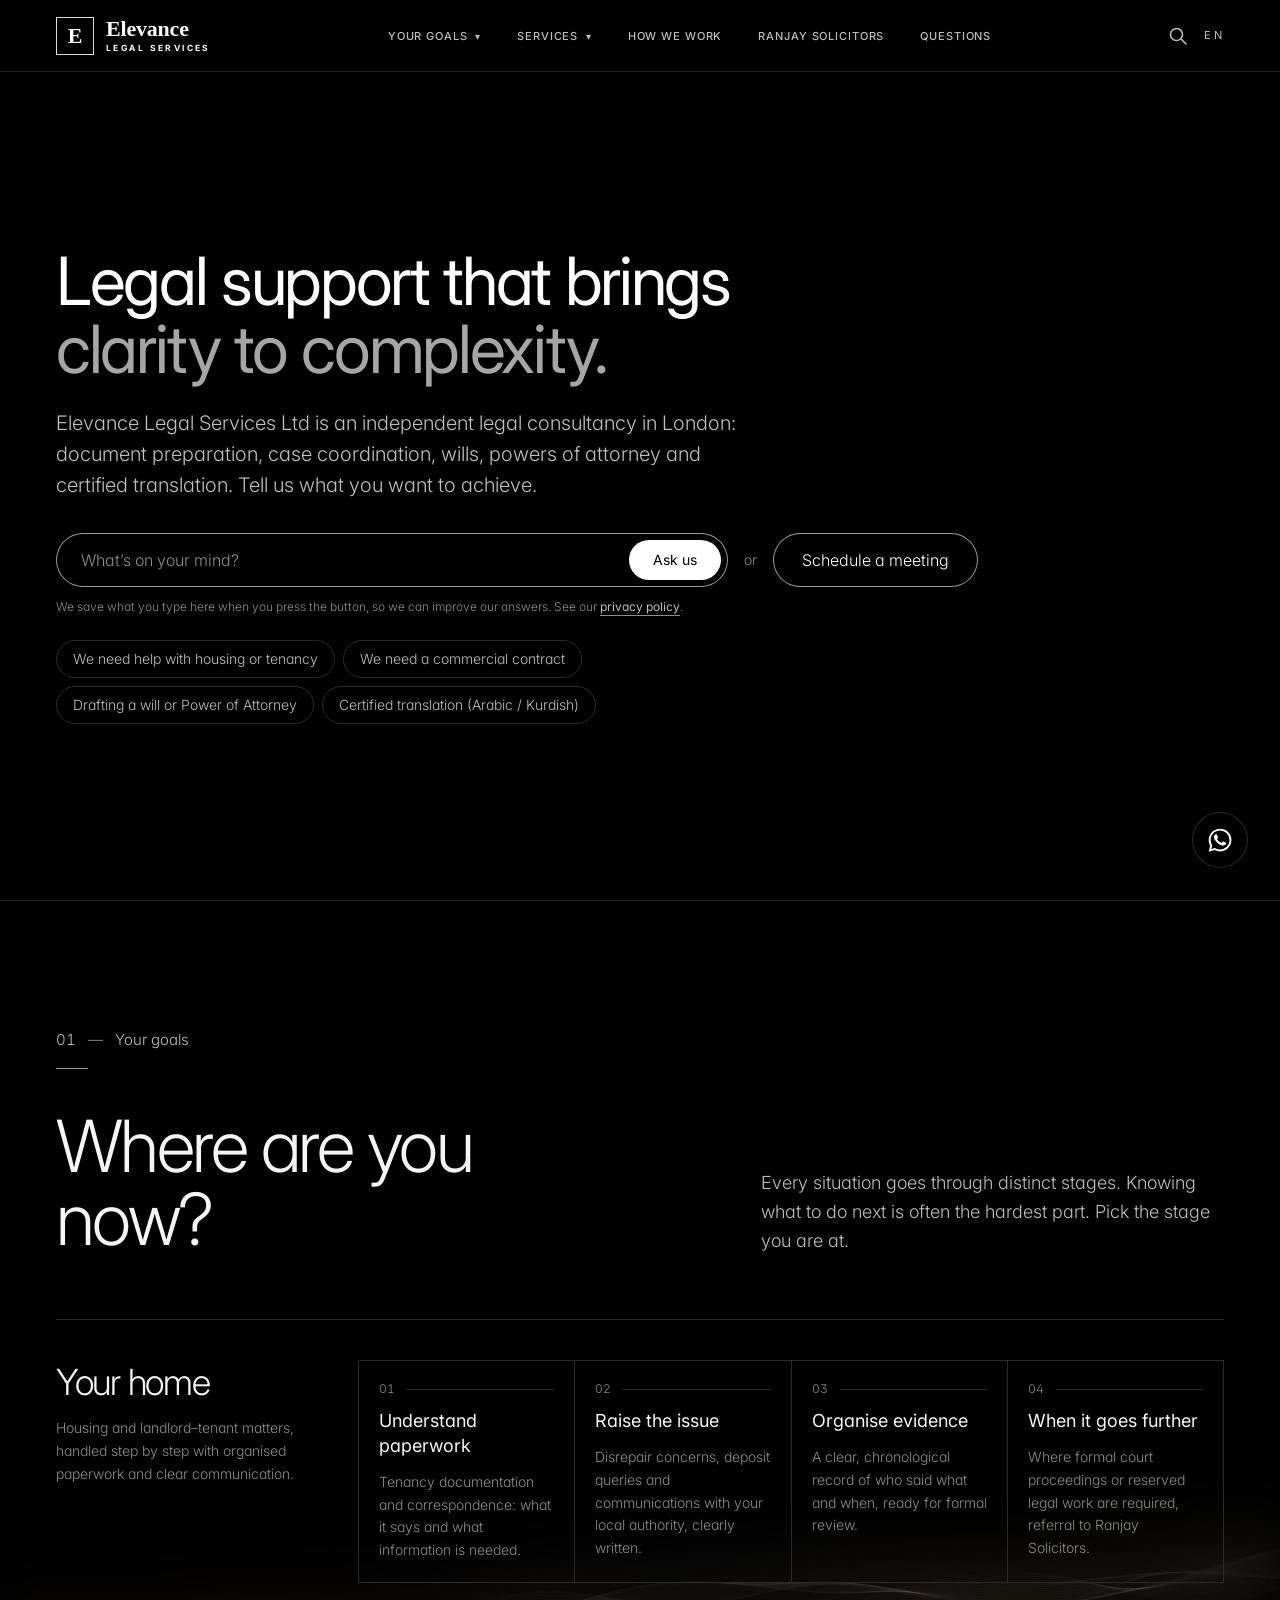
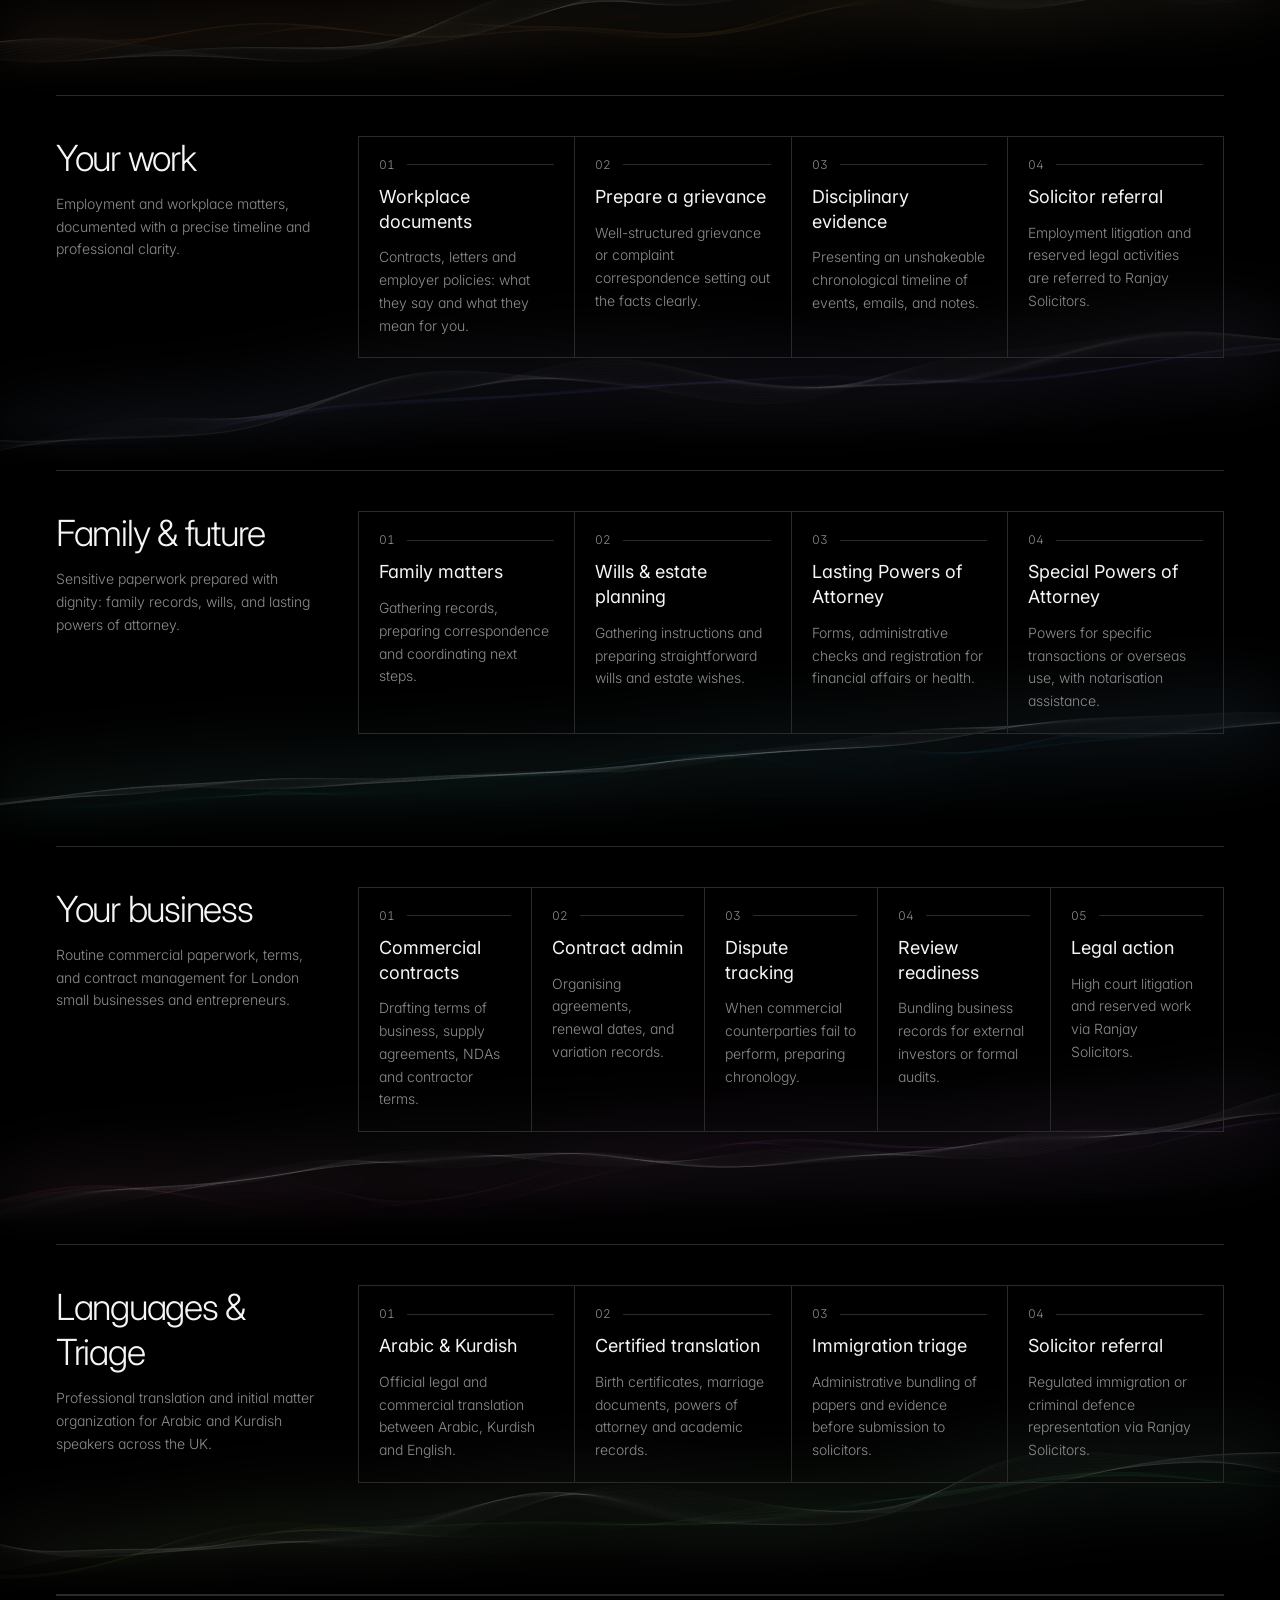
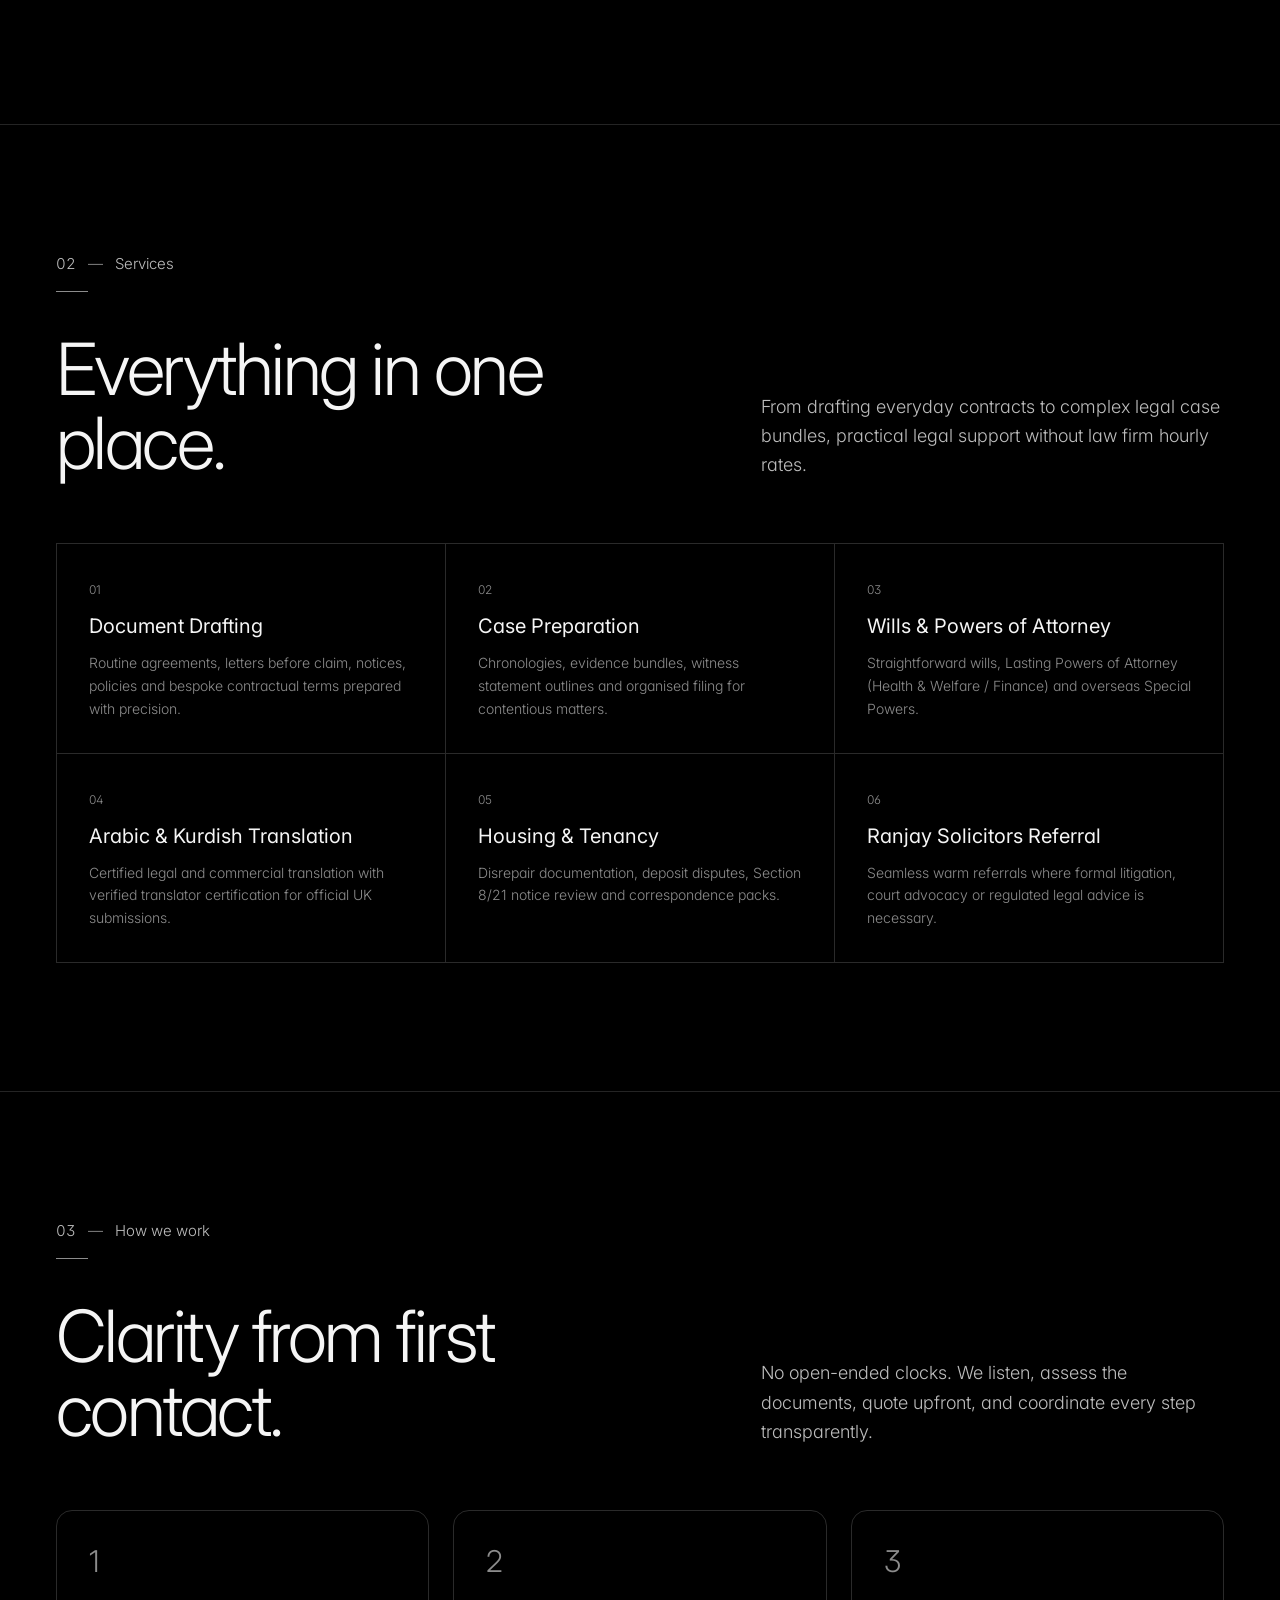
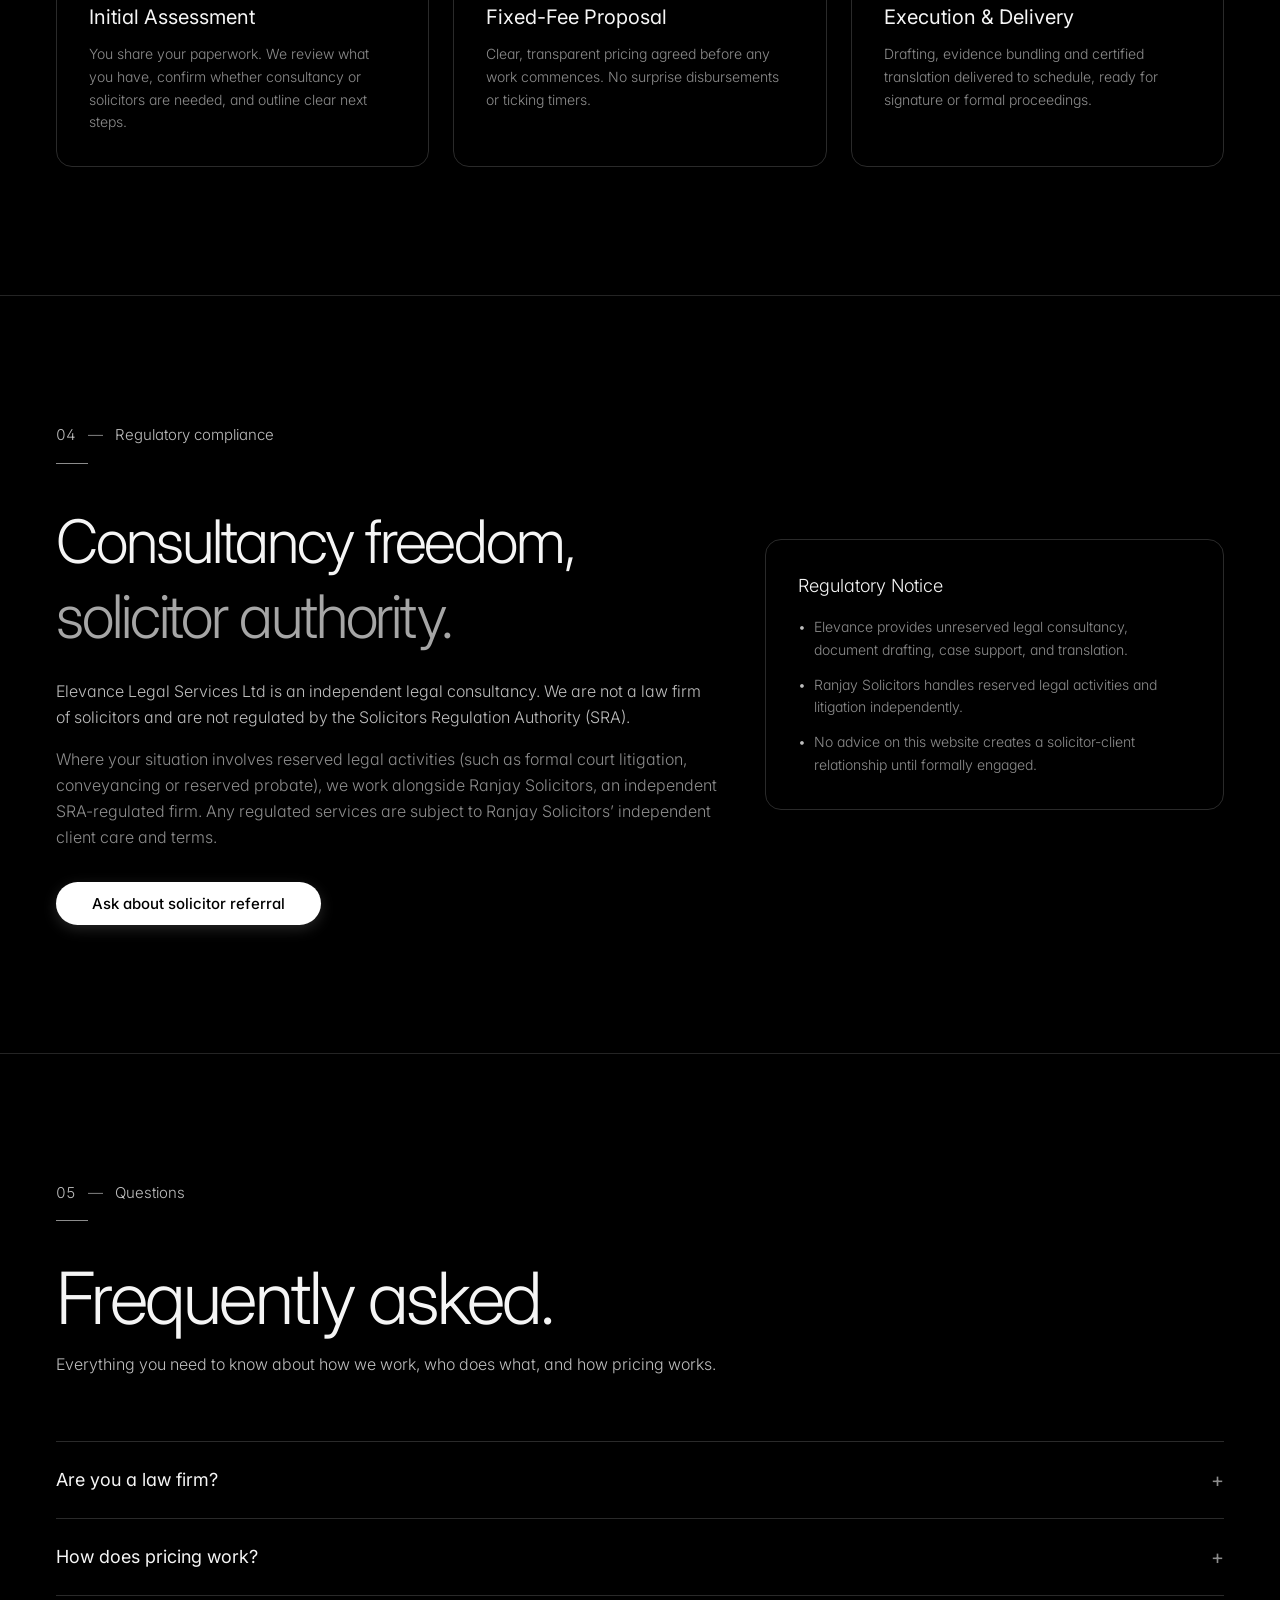
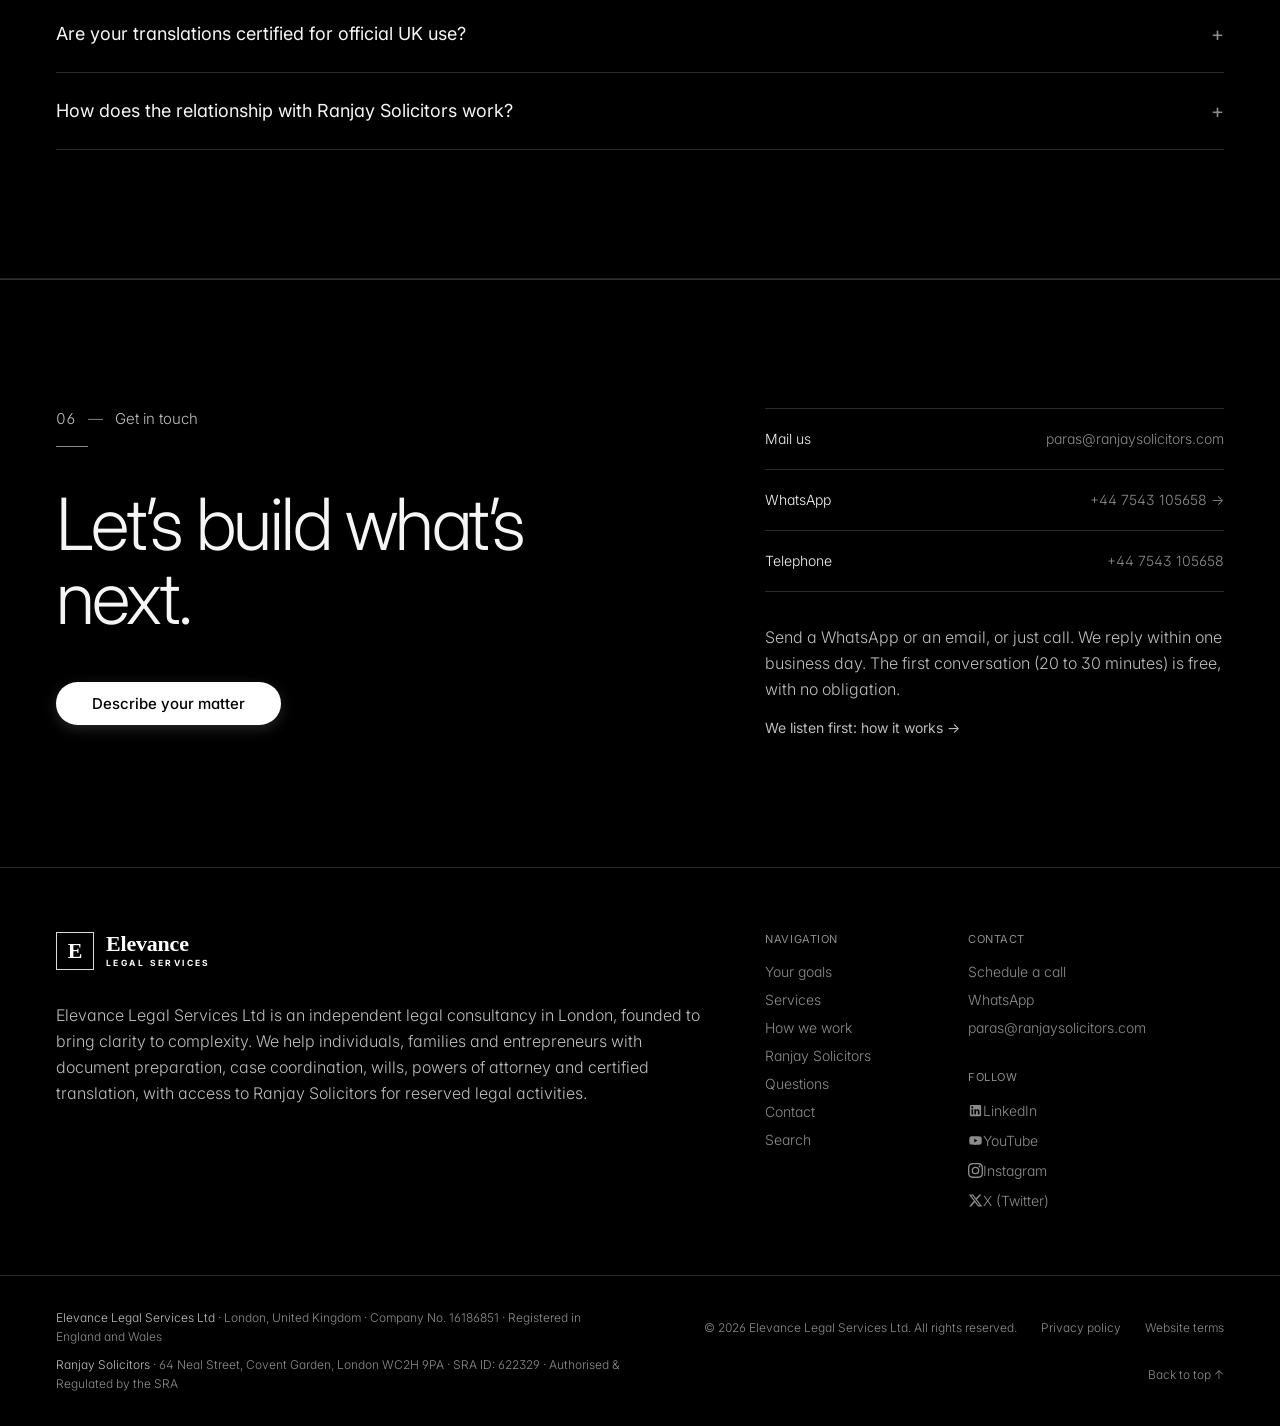
==== commit de11d081: "Position scroll-to-top cleanly stacked above WhatsApp with 10px gap and 0 overlap" ====
--- a/index.html
+++ b/index.html
@@ -1339,8 +1339,8 @@
     </div>
   </div>
 </footer>
-  <!-- Floating Scroll To Top Button -->
-  <button type="button" id="scroll-to-top" aria-label="Scroll to top" style="position: fixed; bottom: 28px; right: 28px; z-index: 50; width: 44px; height: 44px; border-radius: 9999px; background: rgba(18, 18, 18, 0.85); border: 1px solid rgba(255, 255, 255, 0.25); color: #ffffff; display: flex; align-items: center; justify-content: center; backdrop-filter: blur(12px); -webkit-backdrop-filter: blur(12px); opacity: 0; pointer-events: none; transform: translateY(14px); transition: opacity 0.3s cubic-bezier(0.16, 1, 0.3, 1), transform 0.3s cubic-bezier(0.16, 1, 0.3, 1), background 0.2s ease, border-color 0.2s ease; cursor: pointer; box-shadow: 0 10px 30px rgba(0,0,0,0.6);" title="Scroll to top">
+  <!-- Floating Scroll To Top Button (Stacked cleanly above WhatsApp FAB with 0 overlap) -->
+  <button type="button" id="scroll-to-top" aria-label="Scroll to top" style="position: fixed; bottom: 98px; right: 38px; z-index: 40; width: 44px; height: 44px; border-radius: 9999px; background: rgba(18, 18, 18, 0.9); border: 1px solid rgba(255, 255, 255, 0.25); color: #ffffff; display: flex; align-items: center; justify-content: center; backdrop-filter: blur(12px); -webkit-backdrop-filter: blur(12px); opacity: 0; pointer-events: none; transform: translateY(14px); transition: opacity 0.3s cubic-bezier(0.16, 1, 0.3, 1), transform 0.3s cubic-bezier(0.16, 1, 0.3, 1), background 0.2s ease, border-color 0.2s ease; cursor: pointer; box-shadow: 0 10px 30px rgba(0,0,0,0.6);" title="Scroll to top">
     <svg width="20" height="20" viewBox="0 0 24 24" fill="none" stroke="currentColor" stroke-width="2.2" stroke-linecap="round" stroke-linejoin="round" aria-hidden="true">
       <path d="m18 15-6-6-6 6"/>
     </svg>
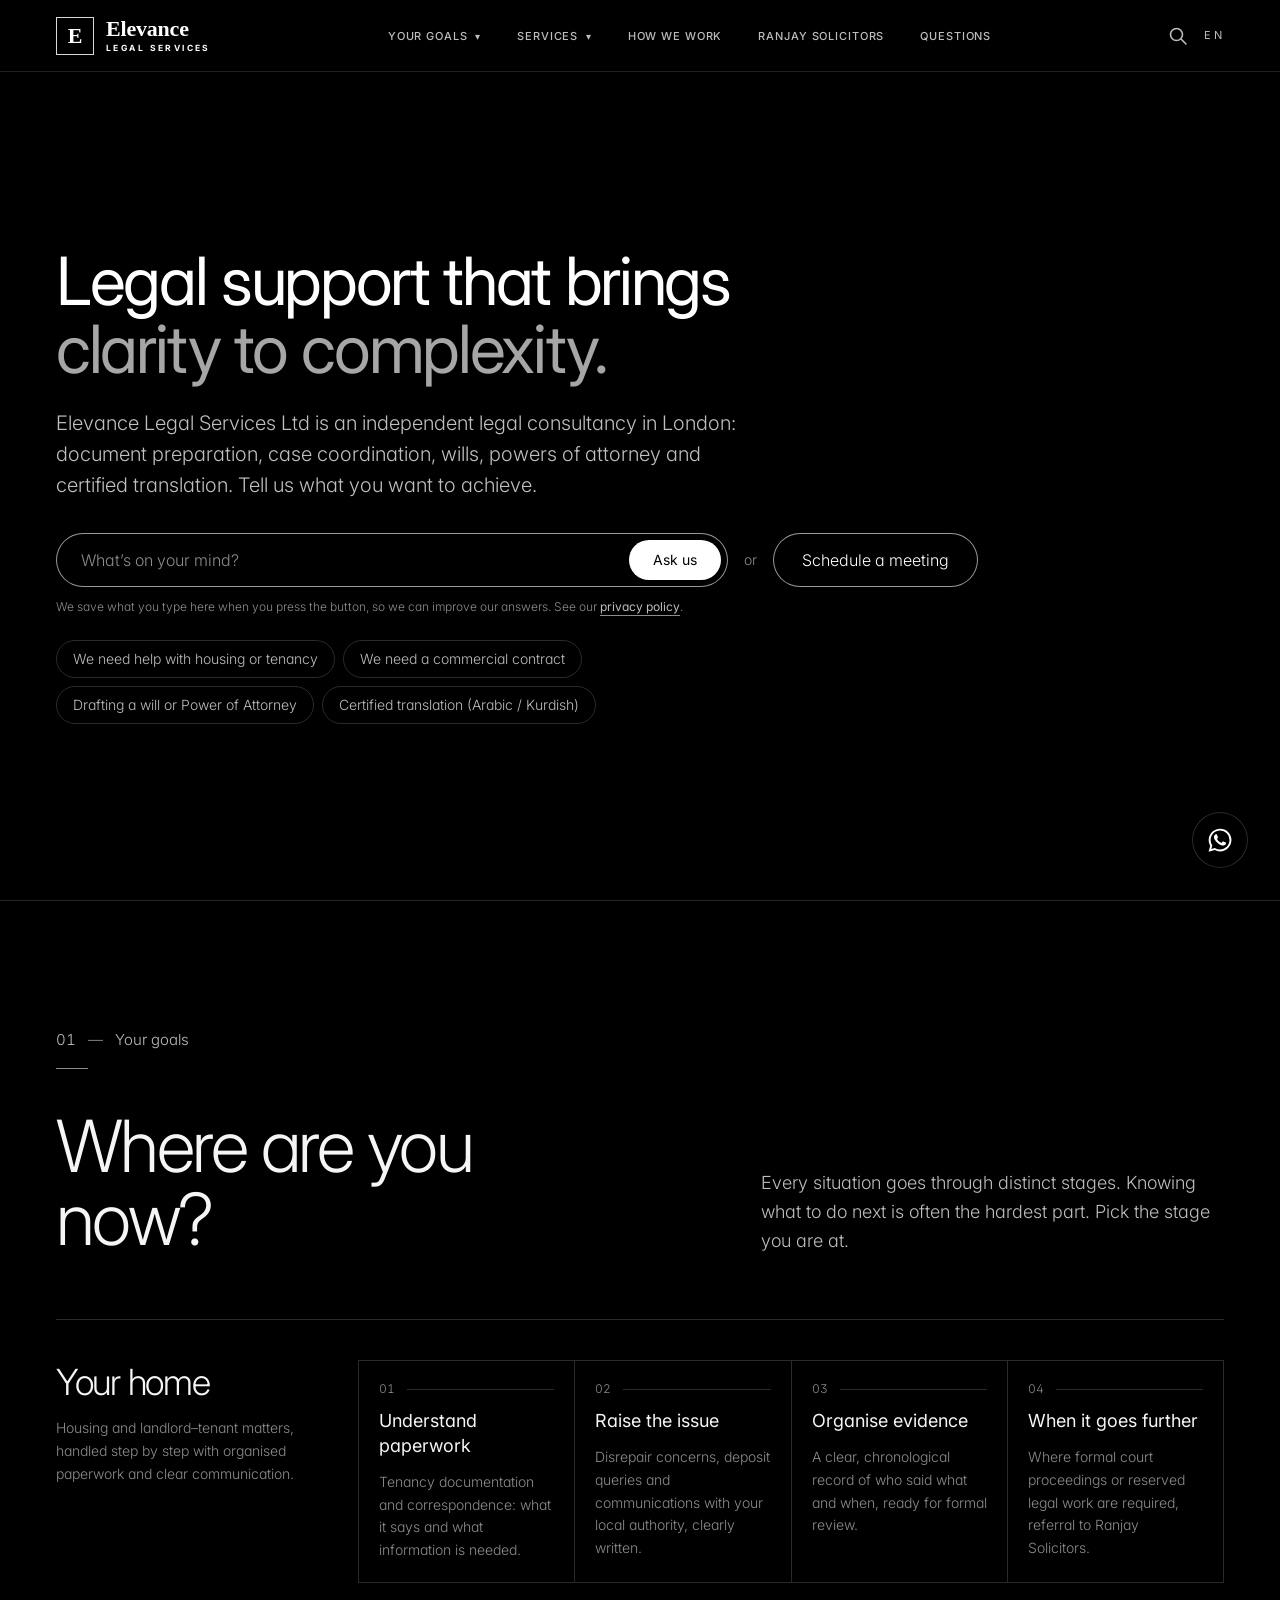
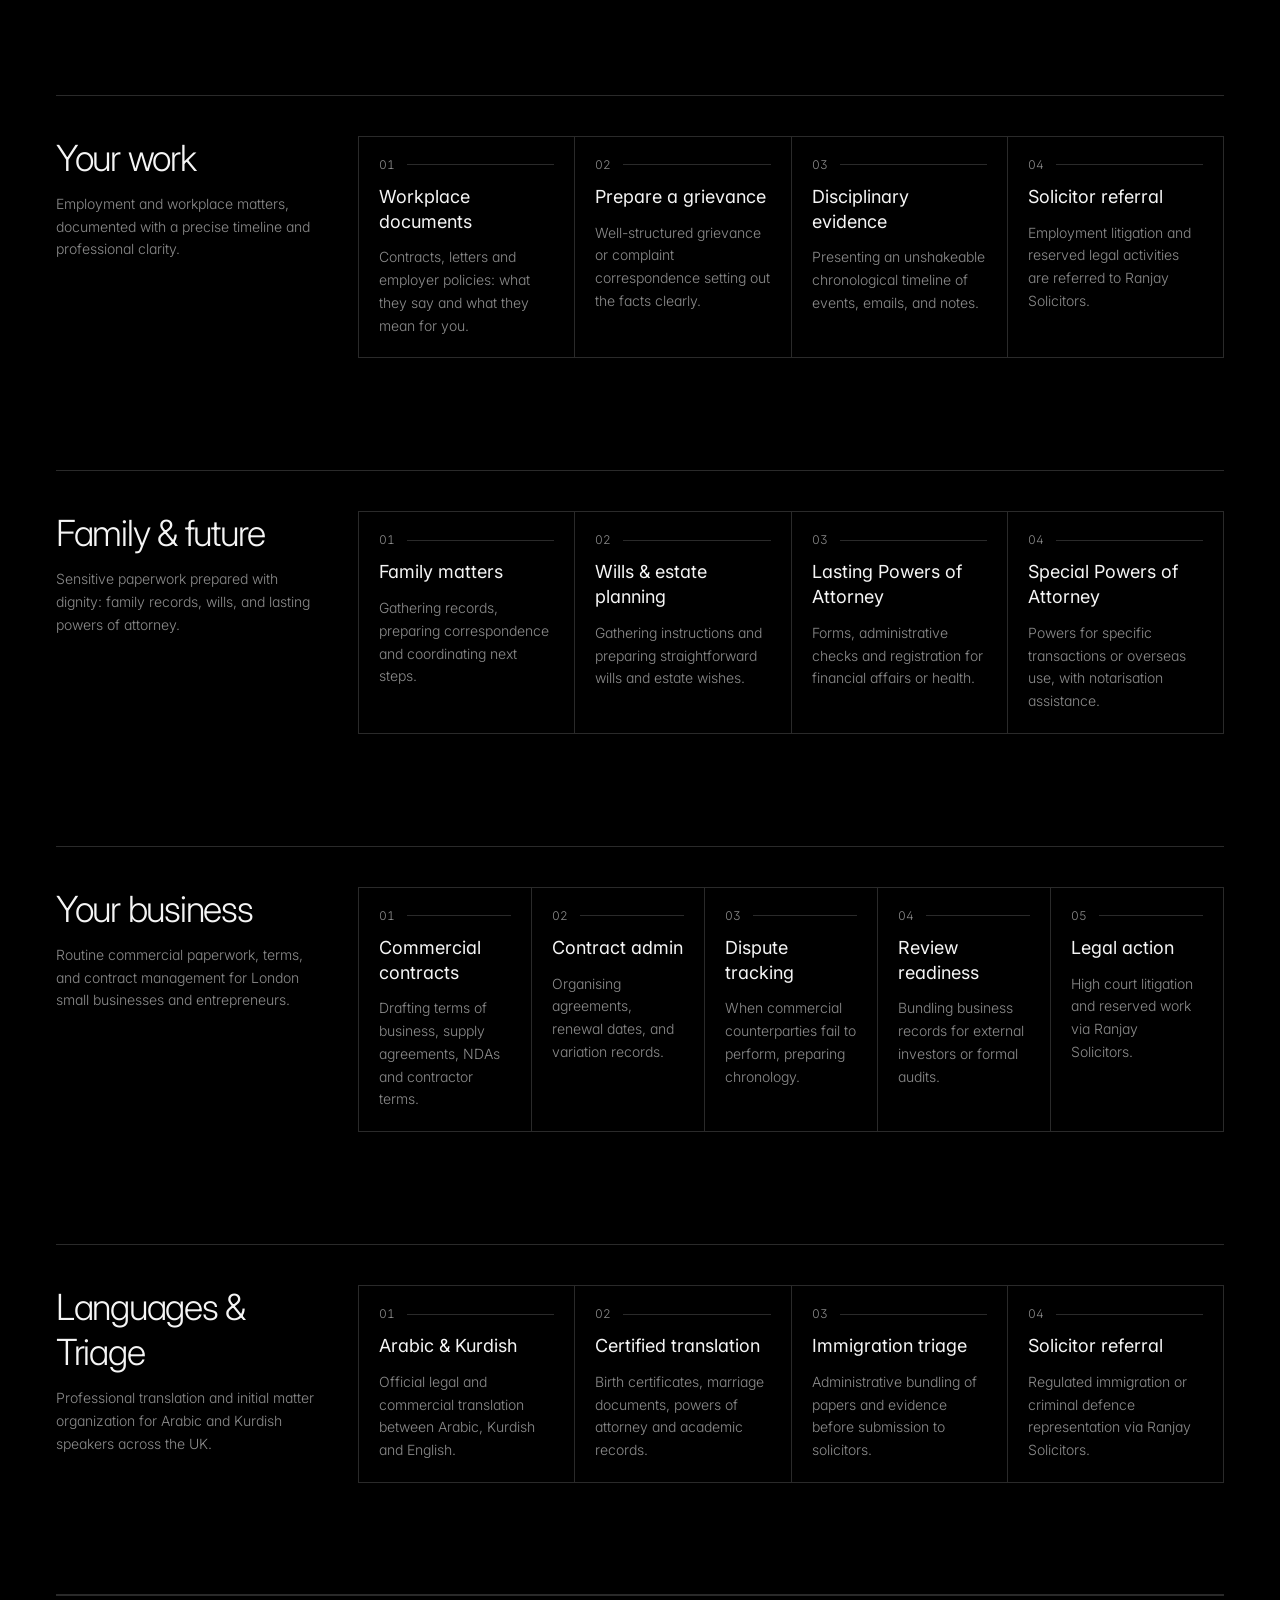
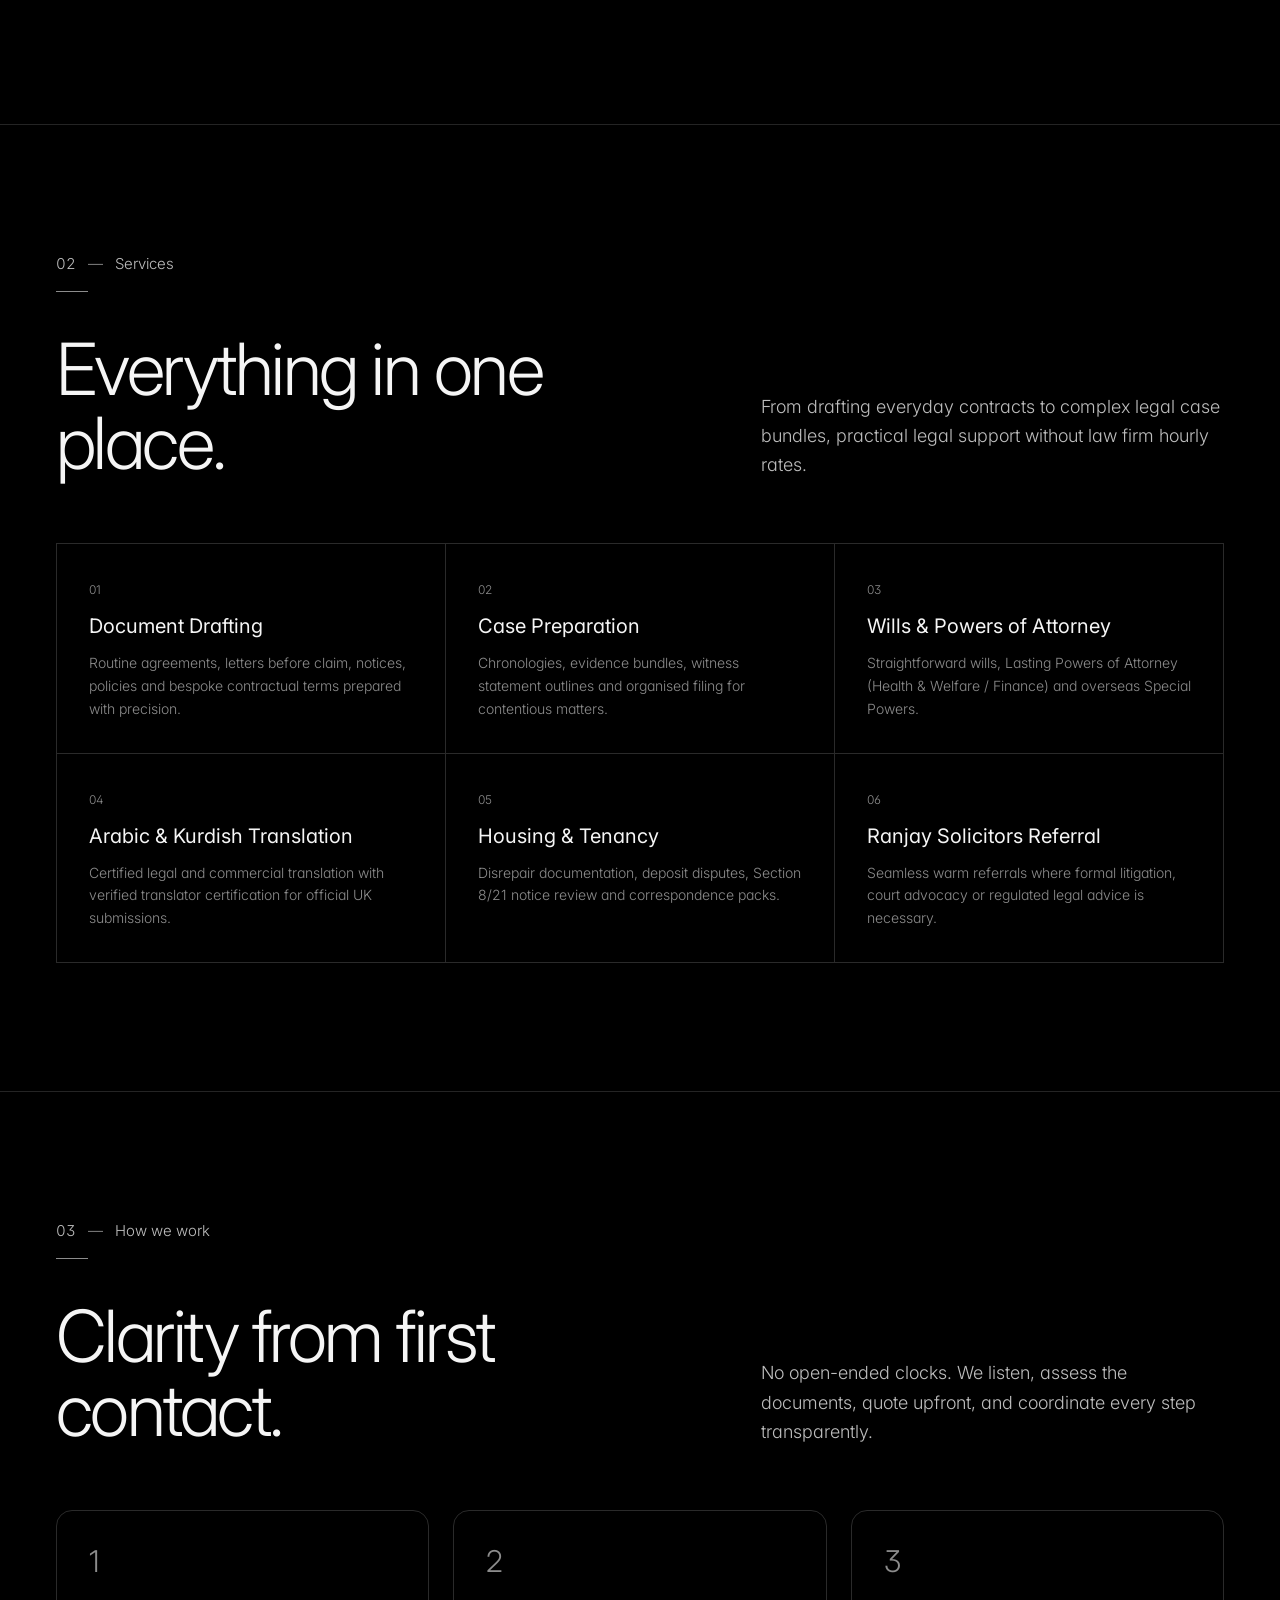
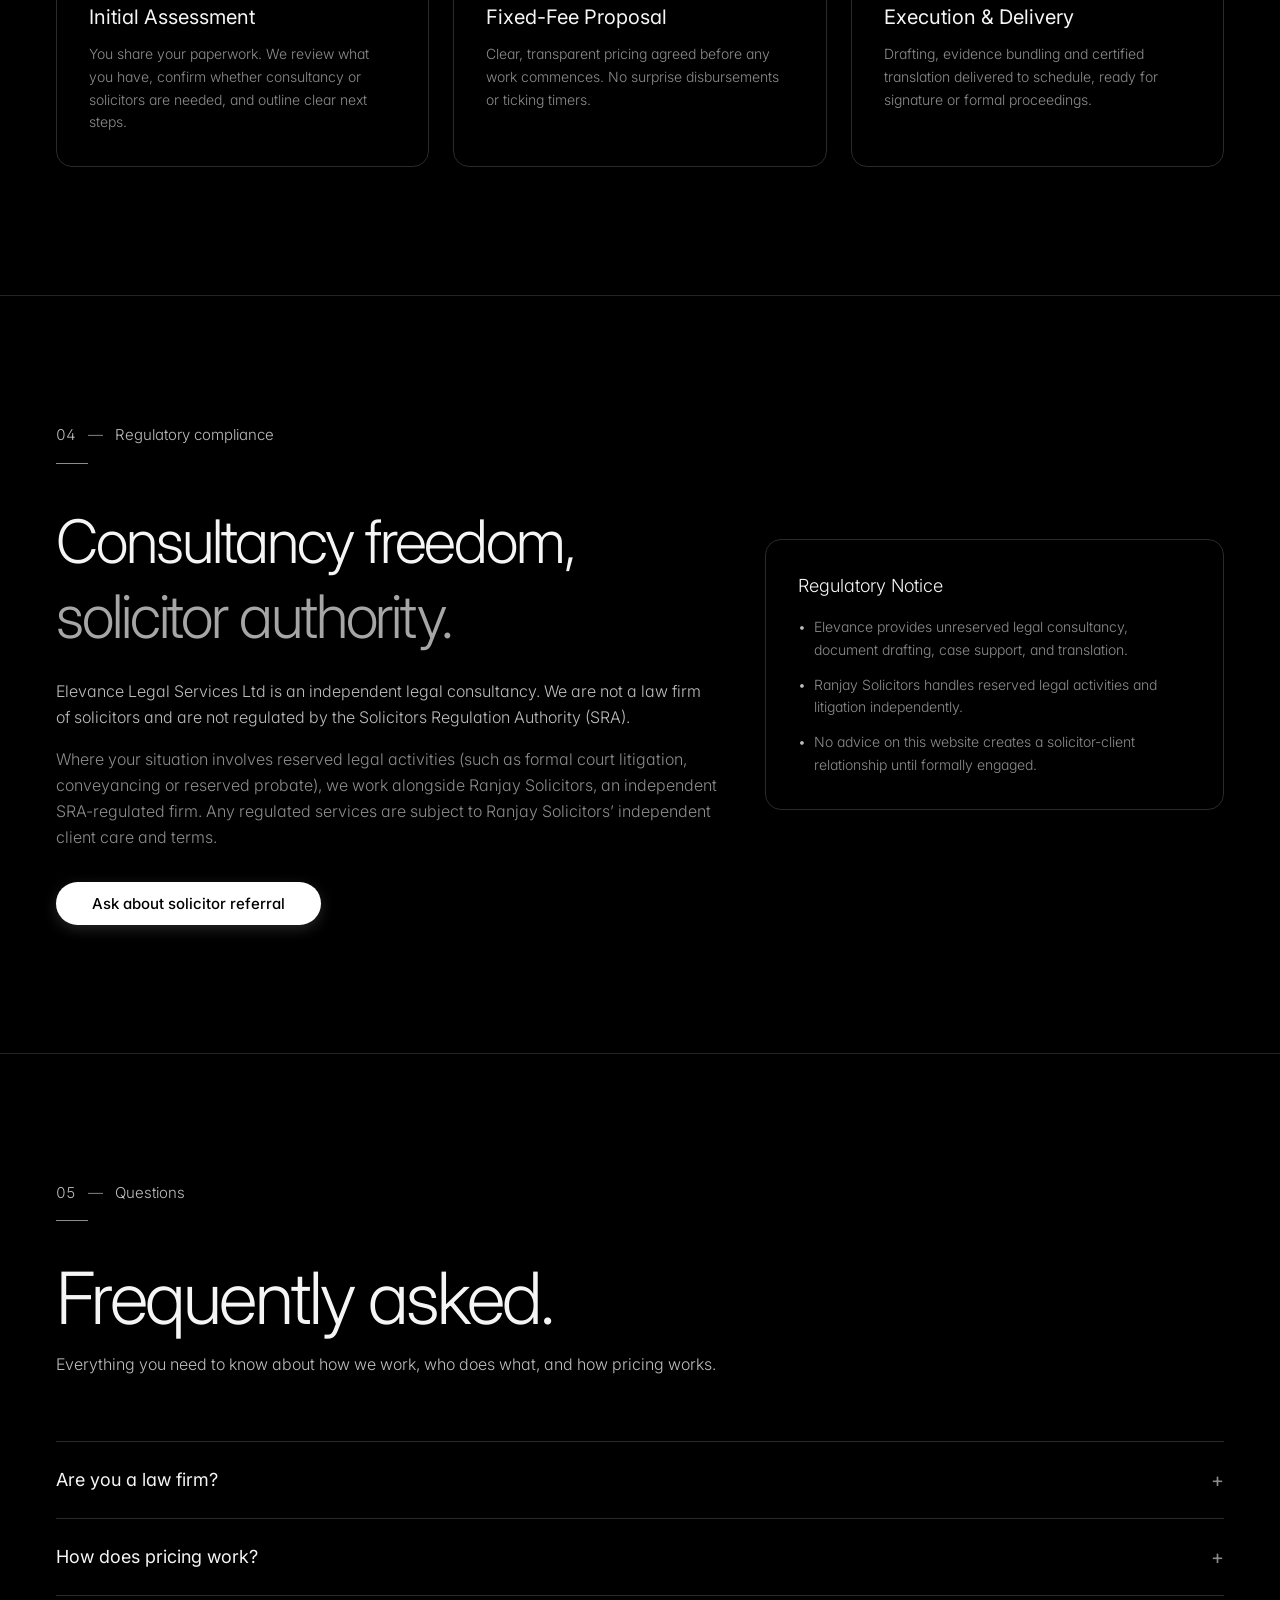
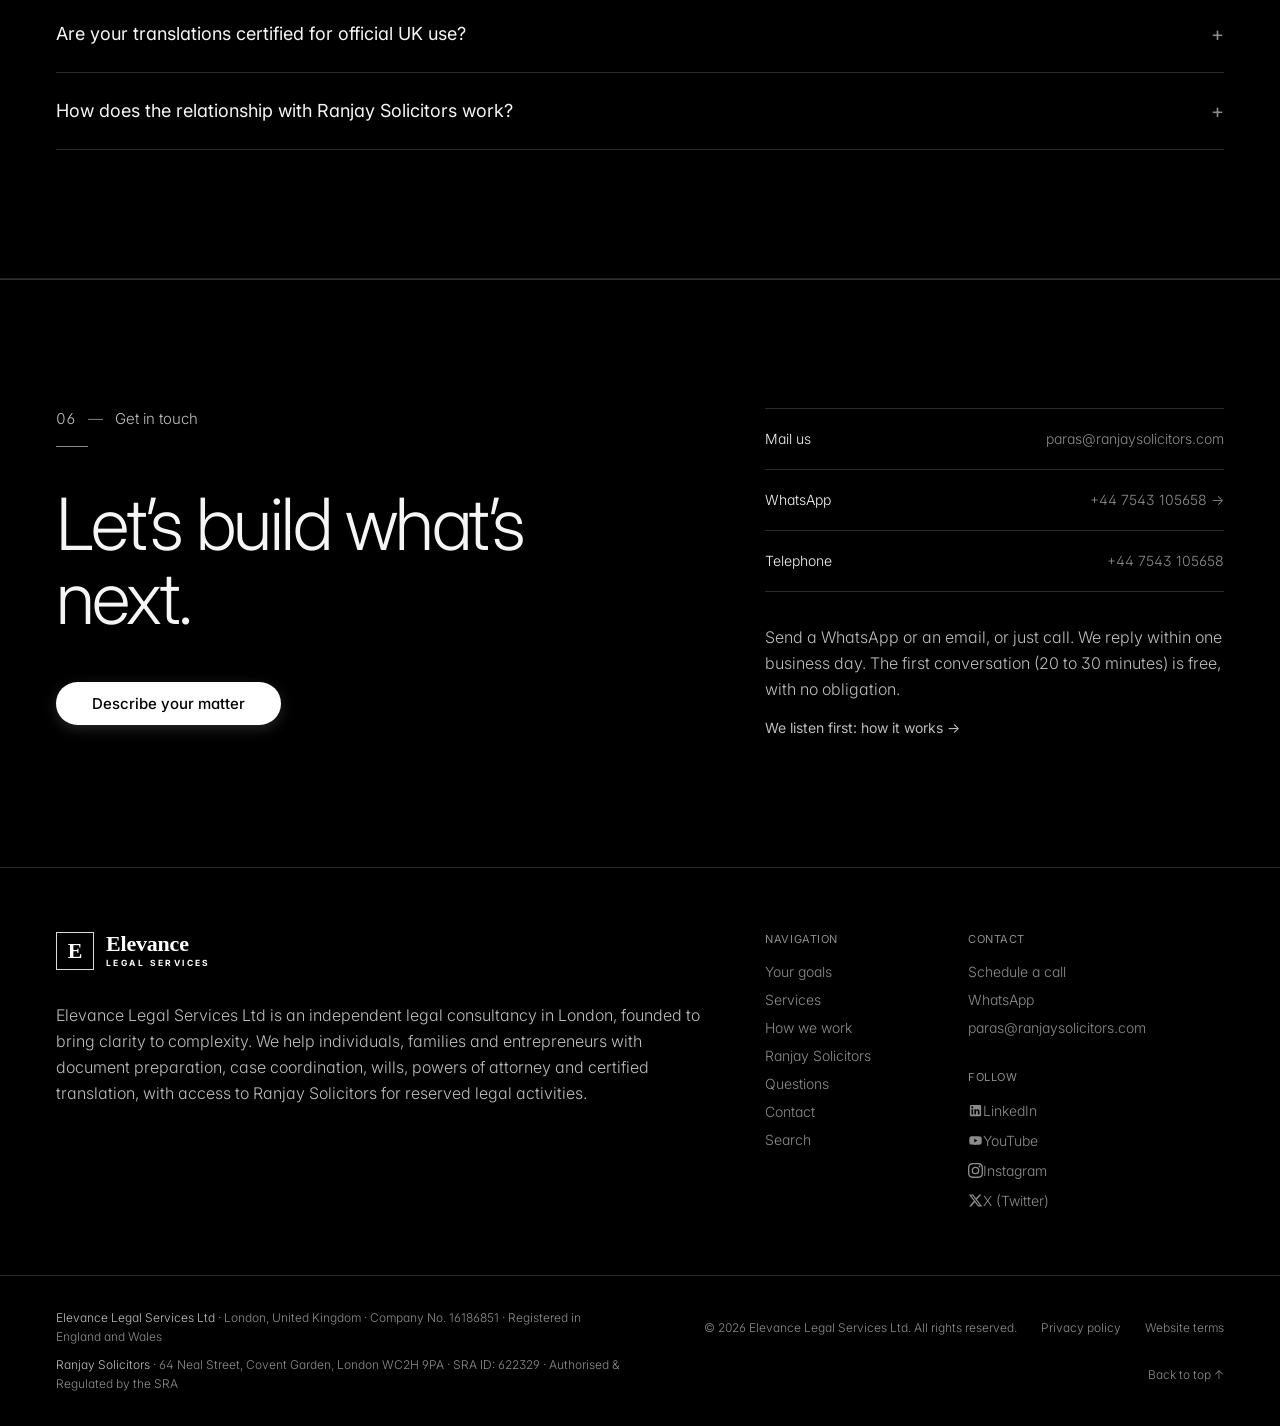
==== commit 20da73d0: "SEO optimization: robots.txt, sitemap.xml, sitemaps.txt, JSON-LD Schema (LegalService + FAQPage), an" ====
--- a/index.html
+++ b/index.html
@@ -3,16 +3,172 @@
 <head>
 <meta charset="utf-8">
 <meta name="viewport" content="width=device-width, initial-scale=1, viewport-fit=cover">
-<title>Elevance Legal Services | Legal consultancy, documents and translation in London</title>
-<meta name="description" content="Elevance Legal Services Ltd is an independent legal consultancy in London: document preparation, case coordination, wills, powers of attorney and certified translation, with access to Ranjay Solicitors for regulated work. Not a law firm.">
-<link rel="canonical" href="https://elevancelegal.co.uk/">
+<title>Elevance Legal Services | Legal Consultancy, Documents & Certified Translation London</title>
+<meta name="description" content="Elevance Legal Services Ltd is an independent London legal consultancy: bespoke contract drafting, legal case bundles, wills, powers of attorney, and certified Arabic & Kurdish translation. Not a law firm.">
+<meta name="keywords" content="legal consultancy London, document drafting London, legal case preparation UK, certified translation London, Arabic legal translation, Kurdish legal translation, wills and estate planning UK, lasting power of attorney, tenancy disrepair documents, business contract drafting, Ranjay Solicitors referral">
+<link rel="canonical" href="https://www.elevancelegal.co.uk/">
 <link rel="icon" type="image/svg+xml" href="assets/favicon.svg">
+<meta name="robots" content="index, follow, max-snippet:-1, max-image-preview:large, max-video-preview:-1">
+<meta name="author" content="Elevance Legal Services Ltd">
+<meta name="theme-color" content="#000000">
+<meta name="color-scheme" content="dark">
+
+<!-- Geo Location Tags for Local London Authority -->
+<meta name="geo.region" content="GB-LND">
+<meta name="geo.placename" content="London, UK">
+<meta name="geo.position" content="51.5126;-0.1238">
+<meta name="ICBM" content="51.5126, -0.1238">
+
+<!-- Open Graph / Facebook -->
 <meta property="og:type" content="website">
 <meta property="og:locale" content="en_GB">
+<meta property="og:site_name" content="Elevance Legal Services">
 <meta property="og:title" content="Elevance Legal Services | Legal support that brings clarity to complexity">
-<meta property="og:description" content="Independent legal consultancy: documents, case coordination, translation, wills and powers of attorney, with referral to Ranjay Solicitors where regulated work is needed.">
-<meta name="theme-color" content="#000000">
-<meta name="color-scheme" content="dark">
+<meta property="og:description" content="Independent legal consultancy in London: document drafting, case bundles, wills, powers of attorney and certified Arabic & Kurdish translation.">
+<meta property="og:url" content="https://www.elevancelegal.co.uk/">
+<meta property="og:image" content="https://www.elevancelegal.co.uk/assets/og-image.jpg">
+<meta property="og:image:width" content="1200">
+<meta property="og:image:height" content="630">
+<meta property="og:image:alt" content="Elevance Legal Services London">
+
+<!-- Twitter Card -->
+<meta name="twitter:card" content="summary_large_image">
+<meta name="twitter:title" content="Elevance Legal Services | London Legal Consultancy">
+<meta name="twitter:description" content="Independent legal consultancy in London: contracts, case coordination, certified translation, wills and powers of attorney.">
+<meta name="twitter:image" content="https://www.elevancelegal.co.uk/assets/og-image.jpg">
+
+<!-- JSON-LD 1: Organization & LegalService Schema -->
+<script type="application/ld+json">
+{
+  "@context": "https://schema.org",
+  "@graph": [
+    {
+      "@type": ["LegalService", "ProfessionalService", "LocalBusiness"],
+      "@id": "https://www.elevancelegal.co.uk/#organization",
+      "name": "Elevance Legal Services Ltd",
+      "url": "https://www.elevancelegal.co.uk/",
+      "logo": "https://www.elevancelegal.co.uk/assets/favicon.svg",
+      "image": "https://www.elevancelegal.co.uk/assets/og-image.jpg",
+      "description": "Independent legal consultancy in London providing contract drafting, legal case preparation, wills, lasting powers of attorney, and certified translation between Arabic, Kurdish and English.",
+      "telephone": "+447543105658",
+      "email": "info@elevancelegal.co.uk",
+      "address": {
+        "@type": "PostalAddress",
+        "streetAddress": "64 Neal Street, Covent Garden",
+        "addressLocality": "London",
+        "postalCode": "WC2H 9PA",
+        "addressCountry": "GB"
+      },
+      "geo": {
+        "@type": "GeoCoordinates",
+        "latitude": 51.5138,
+        "longitude": -0.1256
+      },
+      "openingHoursSpecification": [
+        {
+          "@type": "OpeningHoursSpecification",
+          "dayOfWeek": ["Monday", "Tuesday", "Wednesday", "Thursday", "Friday"],
+          "opens": "09:00",
+          "closes": "18:00"
+        }
+      ],
+      "sameAs": [
+        "https://www.linkedin.com/company/elevance-legal-services"
+      ],
+      "areaServed": {
+        "@type": "Country",
+        "name": "United Kingdom"
+      },
+      "hasOfferCatalog": {
+        "@type": "OfferCatalog",
+        "name": "Legal Consultancy & Translation Services",
+        "itemListElement": [
+          {
+            "@type": "Offer",
+            "itemOffered": {
+              "@type": "Service",
+              "name": "Document Drafting",
+              "description": "Routine agreements, letters before claim, notices, policies and bespoke contractual terms."
+            }
+          },
+          {
+            "@type": "Offer",
+            "itemOffered": {
+              "@type": "Service",
+              "name": "Case Preparation & Bundling",
+              "description": "Chronologies, evidence bundles, witness statement outlines and organised filing."
+            }
+          },
+          {
+            "@type": "Offer",
+            "itemOffered": {
+              "@type": "Service",
+              "name": "Certified Translation",
+              "description": "Official certified translations for Arabic, Kurdish and English legal and commercial documents."
+            }
+          },
+          {
+            "@type": "Offer",
+            "itemOffered": {
+              "@type": "Service",
+              "name": "Wills & Powers of Attorney",
+              "description": "Lasting Powers of Attorney, special powers of attorney, and straightforward wills."
+            }
+          }
+        ]
+      }
+    },
+    {
+      "@type": "WebSite",
+      "@id": "https://www.elevancelegal.co.uk/#website",
+      "url": "https://www.elevancelegal.co.uk/",
+      "name": "Elevance Legal Services",
+      "publisher": {
+        "@id": "https://www.elevancelegal.co.uk/#organization"
+      },
+      "inLanguage": "en-GB"
+    },
+    {
+      "@type": "FAQPage",
+      "@id": "https://www.elevancelegal.co.uk/#faq",
+      "mainEntity": [
+        {
+          "@type": "Question",
+          "name": "Are you a law firm?",
+          "acceptedAnswer": {
+            "@type": "Answer",
+            "text": "No. Elevance Legal Services Ltd is an independent legal consultancy. We handle unreserved legal work: document preparation, case coordination, wills, powers of attorney, and translation. Where your situation requires reserved legal activities (such as formal court advocacy, litigation or reserved probate), we work alongside Ranjay Solicitors, an independent SRA-regulated firm."
+          }
+        },
+        {
+          "@type": "Question",
+          "name": "How does pricing work?",
+          "acceptedAnswer": {
+            "@type": "Answer",
+            "text": "We operate transparently with agreed fixed fees or clear project-based pricing agreed before work begins. No unexpected hourly bills. Initial discovery conversations (20 to 30 minutes) are always free and without obligation."
+          }
+        },
+        {
+          "@type": "Question",
+          "name": "Are your translations certified for official UK use?",
+          "acceptedAnswer": {
+            "@type": "Answer",
+            "text": "Yes. Our certified translations between Arabic, Kurdish and English include a formal Statement of Truth and translator certification compliant with UK Home Office, courts, and academic standards."
+          }
+        },
+        {
+          "@type": "Question",
+          "name": "How does the relationship with Ranjay Solicitors work?",
+          "acceptedAnswer": {
+            "@type": "Answer",
+            "text": "Elevance prepares, organises and coordinates your matter to institutional readiness. Where formal legal representation or reserved activities are needed, we arrange a warm referral to Ranjay Solicitors, who provide regulated legal care under separate terms."
+          }
+        }
+      ]
+    }
+  ]
+}
+</script>
 
 <!-- Load Google Fonts Inter Variable -->
 <link rel="preconnect" href="https://fonts.googleapis.com">
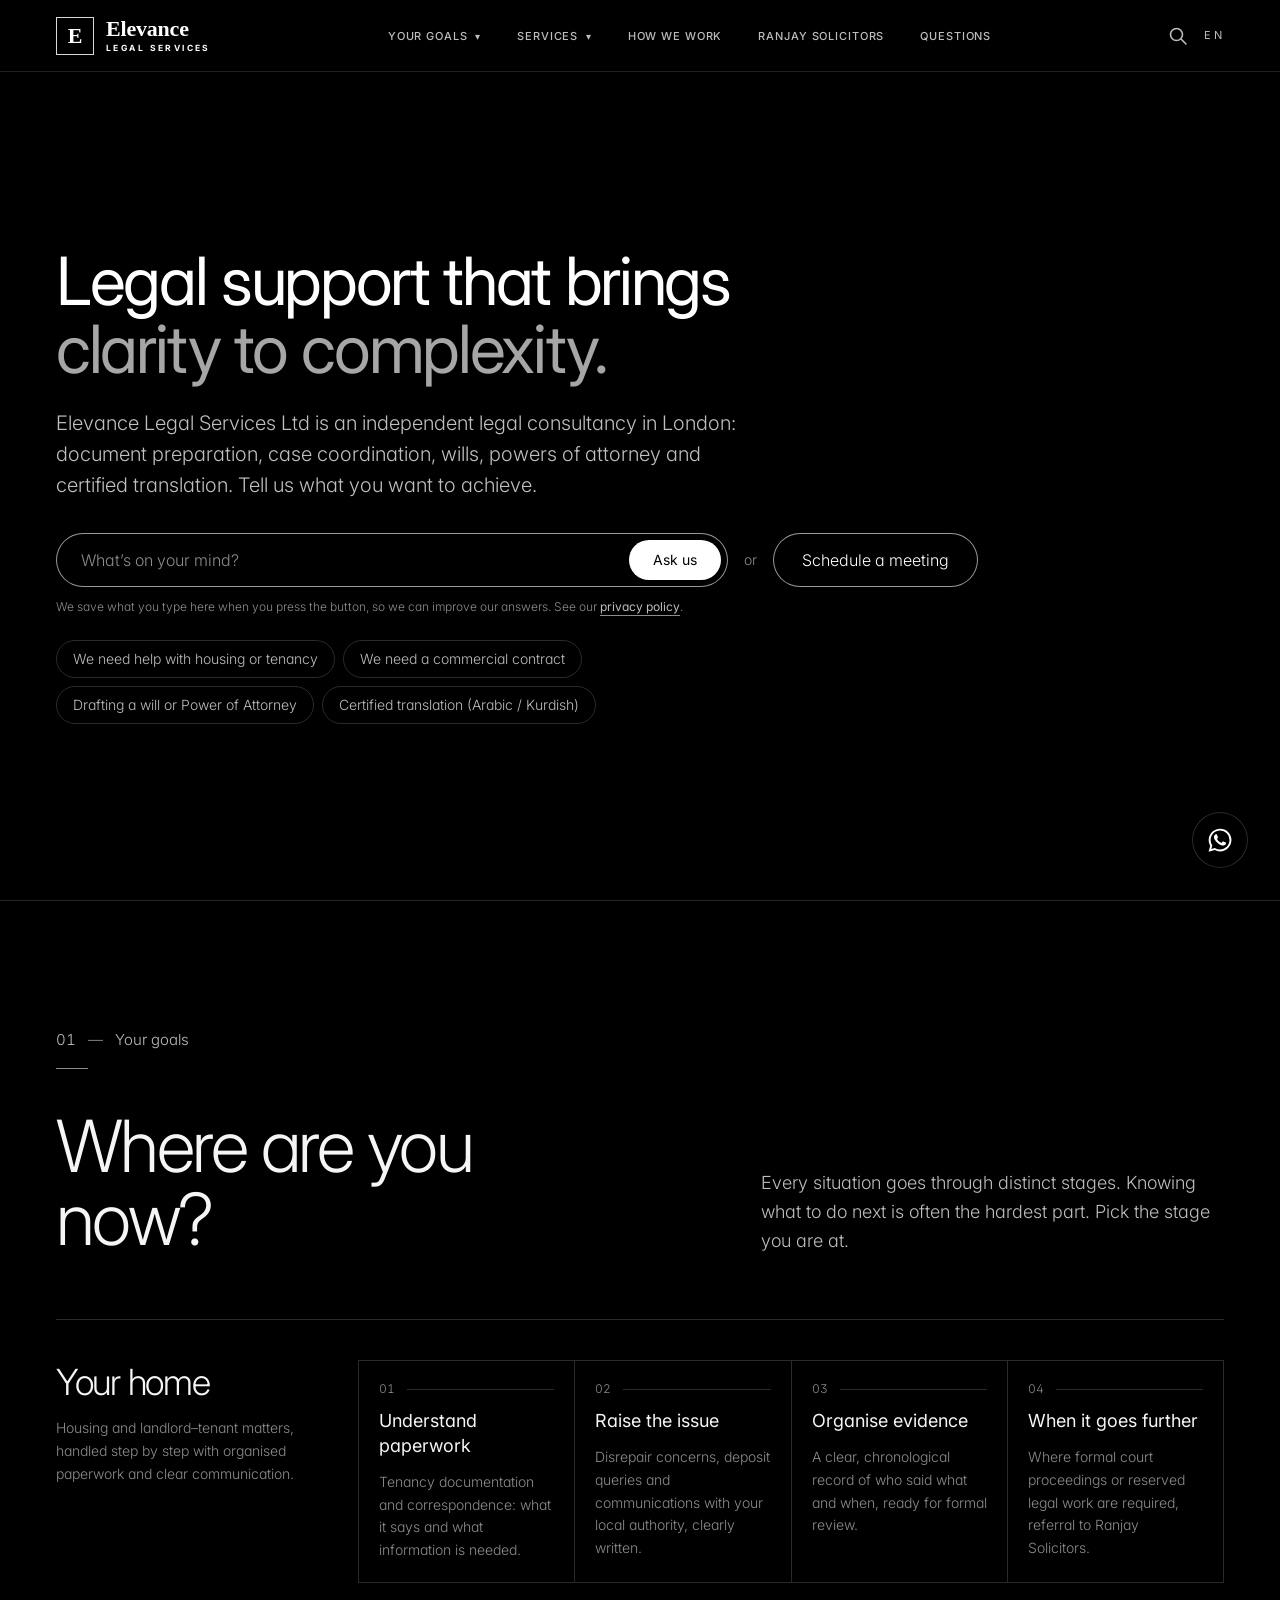
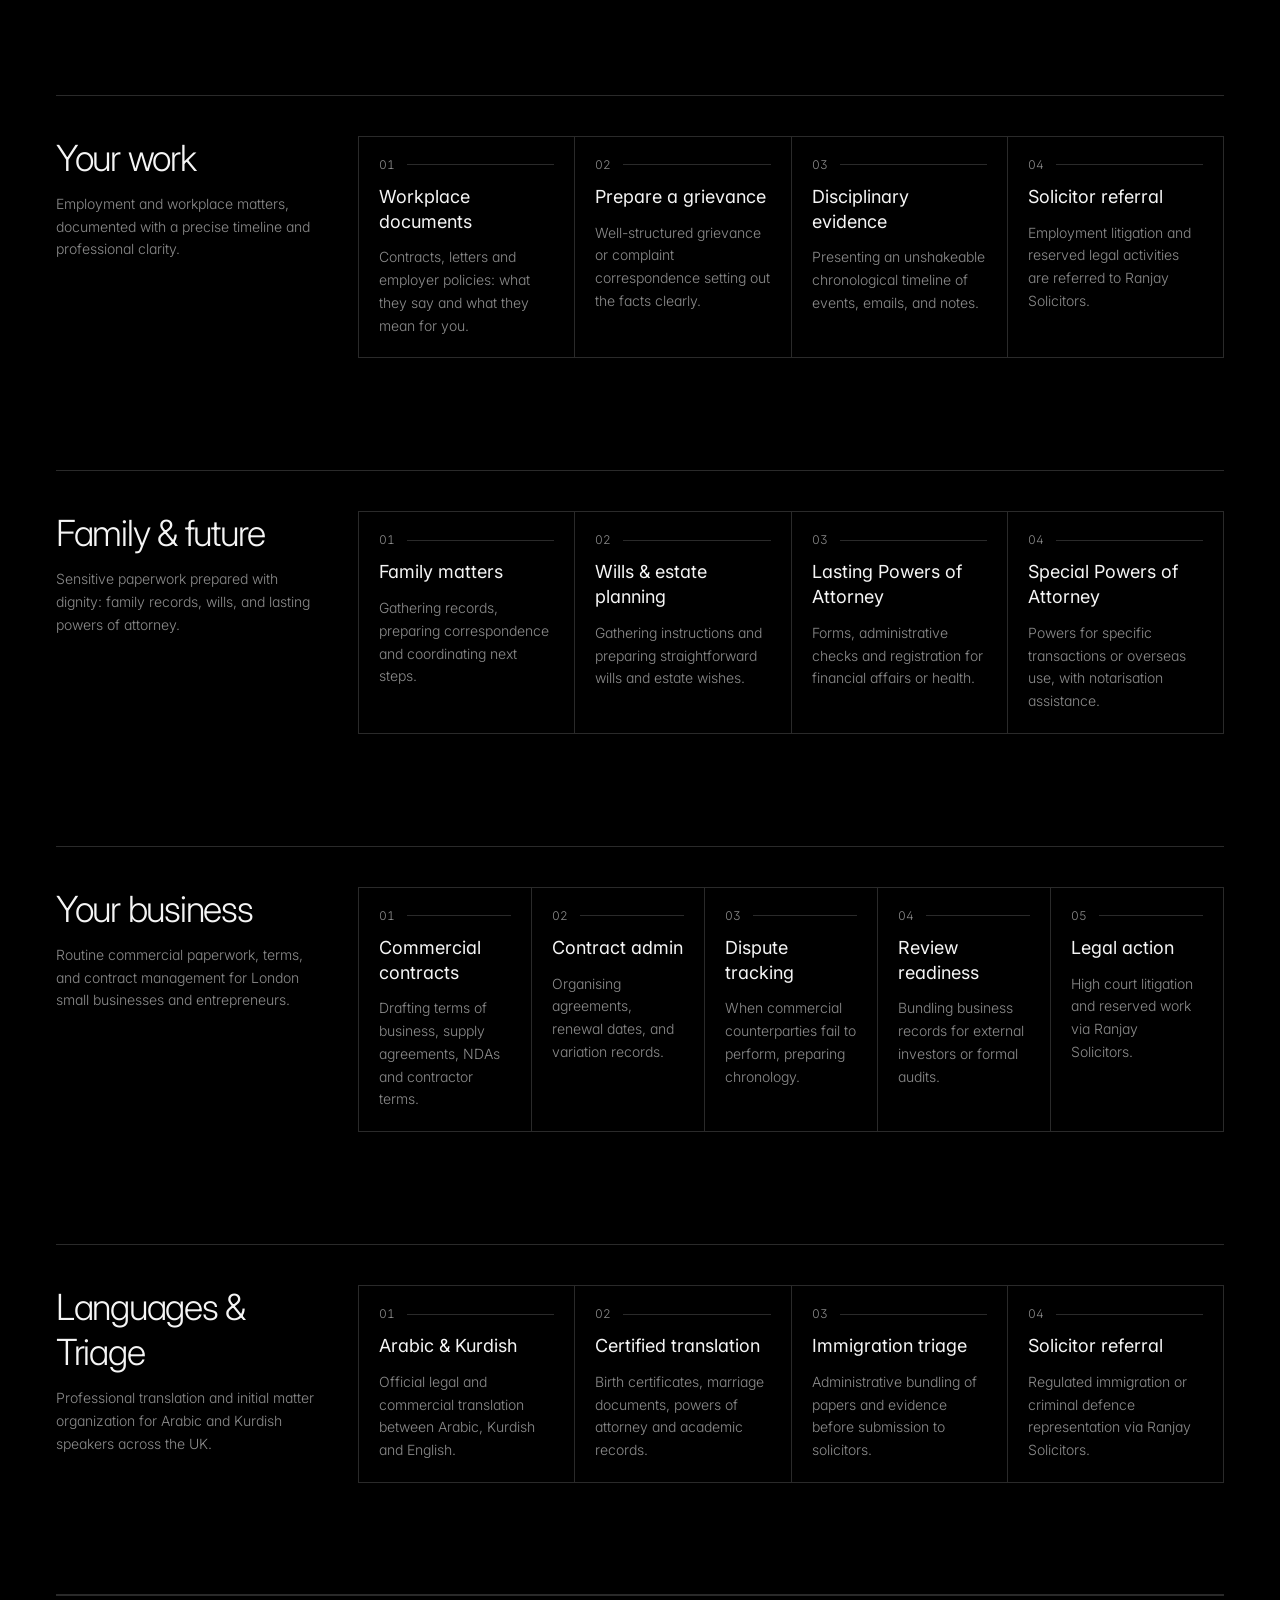
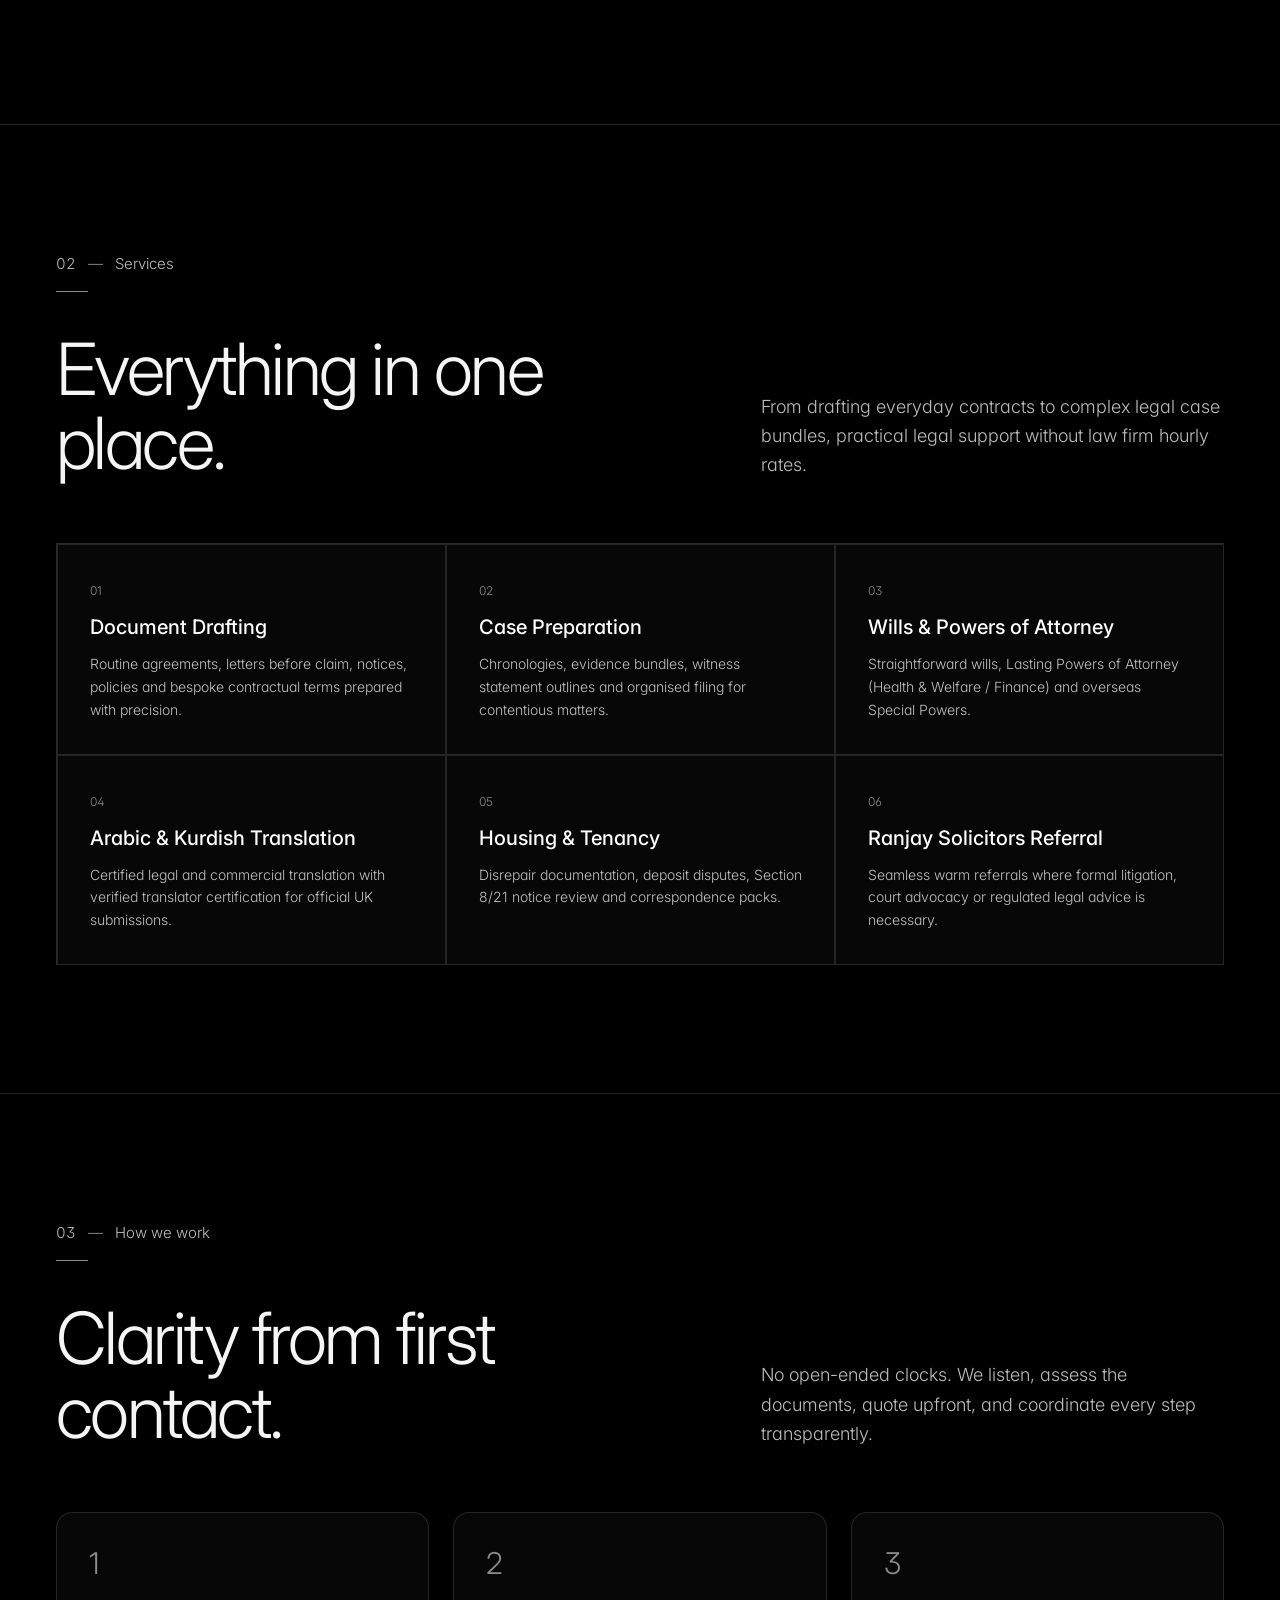
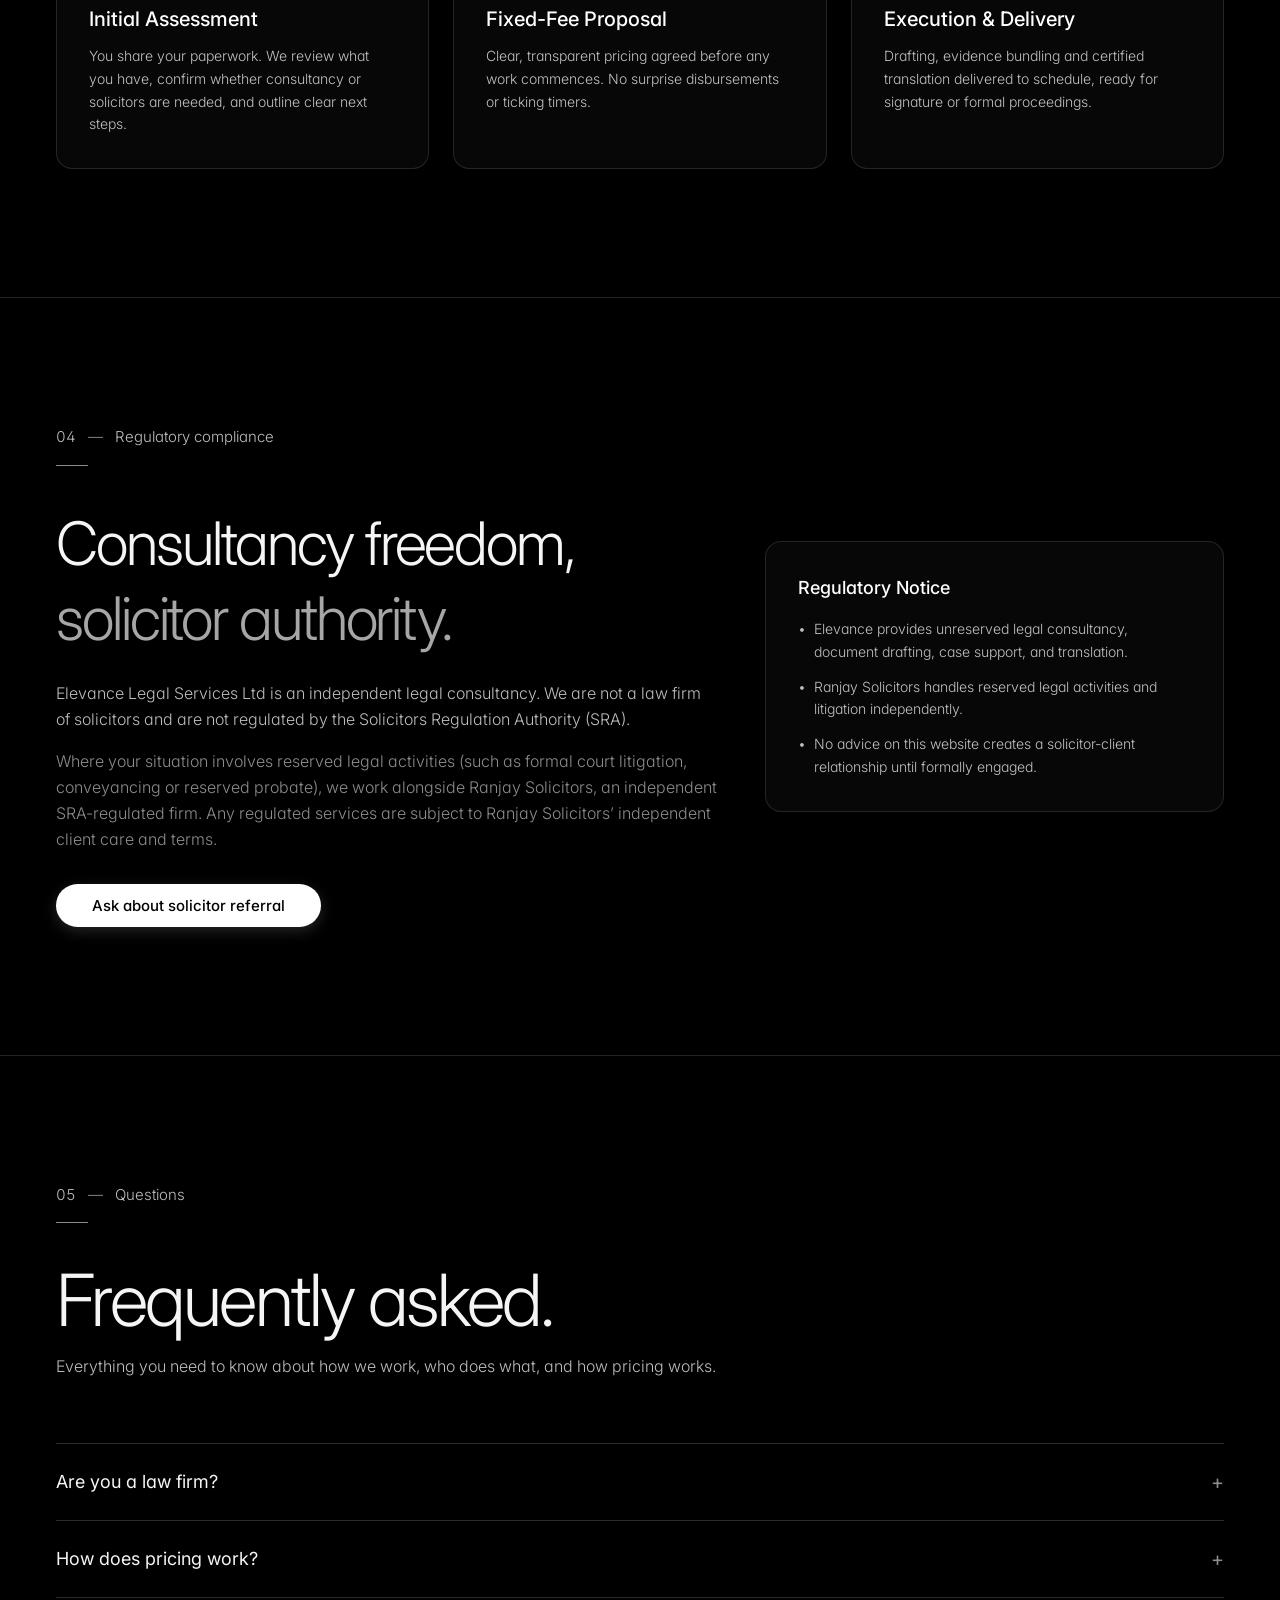
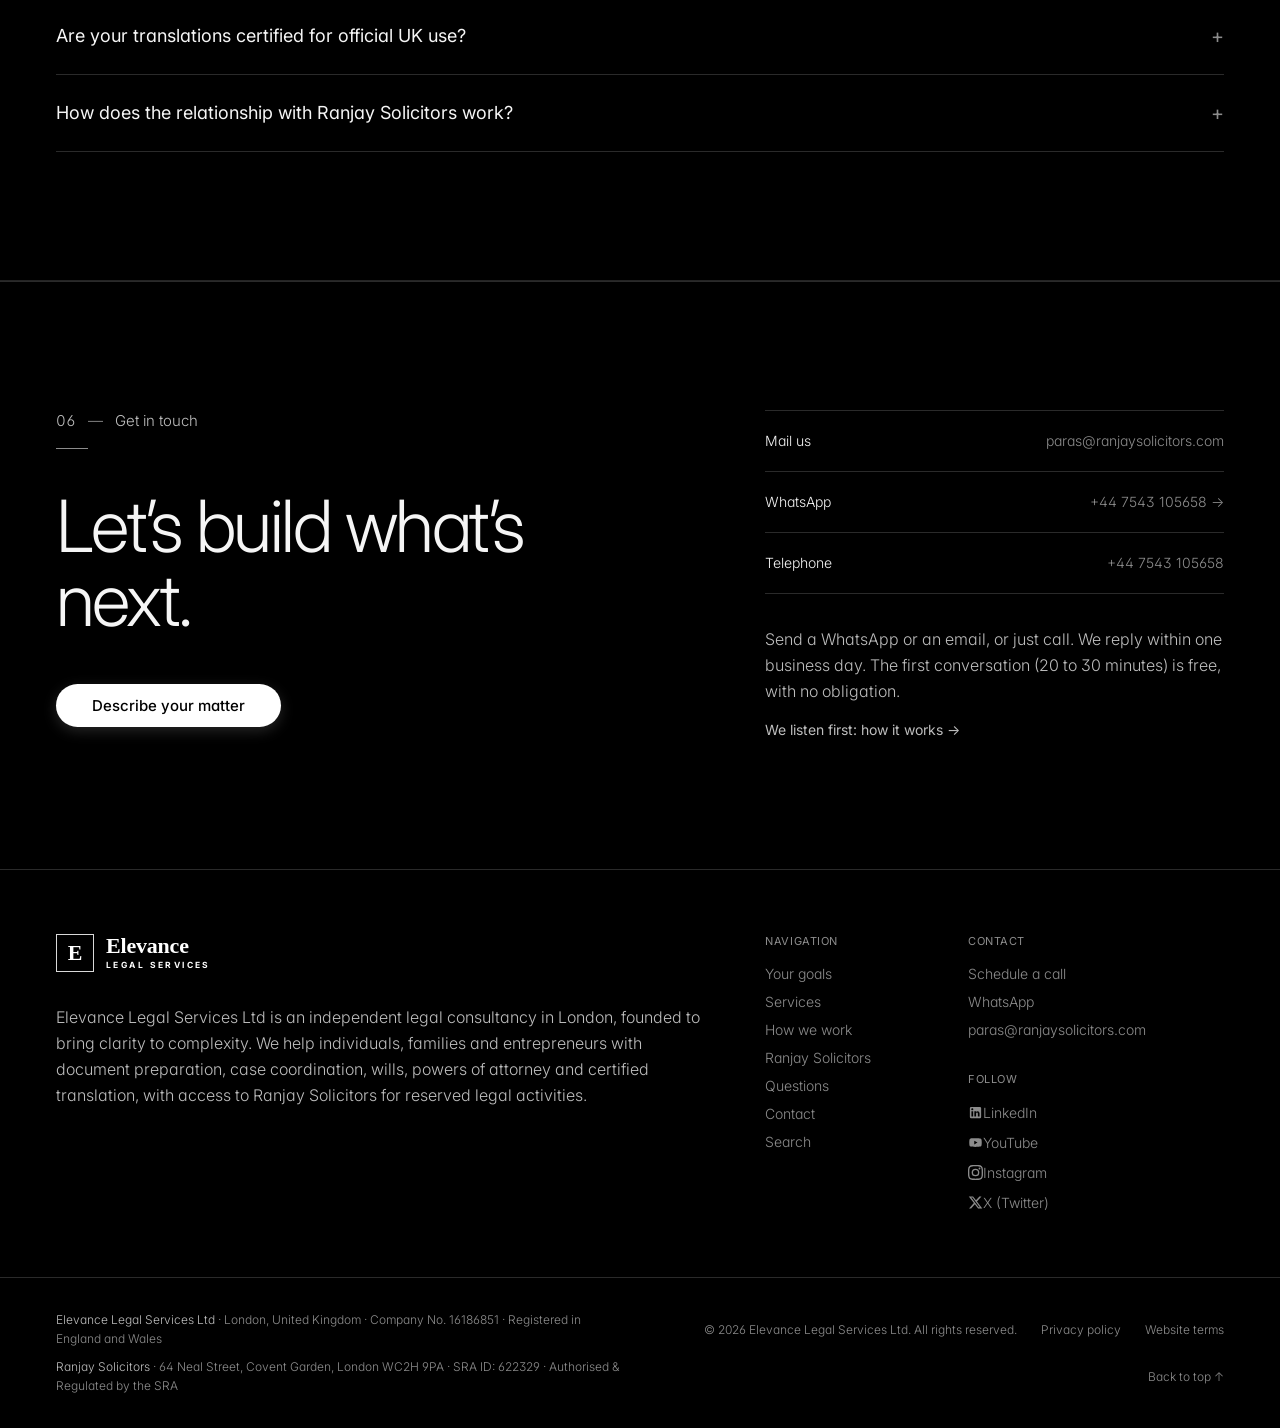
==== commit 7a927247: "Add Google-inspired ambient sine waves to Sections 02, 03, 04 with zero hover glare" ====
--- a/index.html
+++ b/index.html
@@ -210,6 +210,38 @@
     border-bottom: 1px solid rgba(255, 255, 255, 0.12) !important;
   }
 
+  
+  /* High-Contrast Card Protection: Zero Hover Glare, Crystal Clear Legibility */
+  .hairline-grid > div,
+  .process-card,
+  .regulatory-card {
+    background: rgba(10, 10, 10, 0.78) !important;
+    backdrop-filter: blur(14px) !important;
+    -webkit-backdrop-filter: blur(14px) !important;
+    border: 1px solid rgba(255, 255, 255, 0.12) !important;
+    position: relative !important;
+    z-index: 1 !important;
+    transition: border-color 0.25s ease, background-color 0.25s ease, transform 0.25s ease !important;
+  }
+  .hairline-grid > div:hover,
+  .process-card:hover,
+  .regulatory-card:hover {
+    background: rgba(18, 18, 18, 0.88) !important;
+    border-color: rgba(255, 255, 255, 0.35) !important;
+  }
+  .hairline-grid > div h3,
+  .process-card h3,
+  .regulatory-card h3 {
+    color: #ffffff !important;
+    font-weight: 500 !important;
+  }
+  .hairline-grid > div p,
+  .process-card p,
+  .regulatory-card p,
+  .regulatory-card span {
+    color: rgba(240, 240, 240, 0.8) !important;
+  }
+
   /* Clean Logo CSS with Perfect 0px Difference Baseline */
   .logo-container {
     display: inline-flex !important;
@@ -544,10 +576,10 @@
   }
 
 
-  /* Exact Pitch Container Studio Sizing: 100% Width Parity Across All Components */
+  /* Exact Pitch.law 1320px Container Framing Specification */
   .container-studio {
     width: 100% !important;
-    max-width: 1760px !important;
+    max-width: 1320px !important;
     margin-inline: auto !important;
     padding-inline: 1rem !important;
   }
@@ -559,11 +591,6 @@
   @media (min-width: 1024px) {
     .container-studio {
       padding-inline: 3.5rem !important;
-    }
-  }
-  @media (min-width: 1536px) {
-    .container-studio {
-      padding-inline: 5rem !important;
     }
   }
 
@@ -1155,6 +1182,8 @@
 
 <!-- SECTION 02: SERVICES (With Horizontal Sine Wave Animation) -->
 <section class="container-studio py-24 md:py-32 relative isolate" id="solutions">
+  <!-- Google-Inspired Blue & Green Ambient Sine Wave -->
+  <span aria-hidden="true" data-ambient-lines="" data-seed="services-google" data-colors="#4285F4,#34A853" class="absolute inset-y-0 left-1/2 -z-10 w-screen -translate-x-1/2 overflow-hidden [mask-image:linear-gradient(to_bottom,transparent,#000_15%,#000_85%,transparent)] pointer-events-none opacity-55"></span>
 
   <div class="grid gap-10 lg:grid-cols-12">
     <div class="lg:col-span-6">
@@ -1170,32 +1199,32 @@
   </div>
 
   <div class="mt-16 grid hairline-grid sm:grid-cols-2 lg:grid-cols-3">
-    <div data-lane-hot="" data-flow-step="" class="p-8 transition-colors duration-300 hover:bg-white/[0.05]">
+    <div class="p-8 transition-colors duration-300">
       <span class="text-xs font-mono text-fg-3">01</span>
       <h3 class="mt-3 text-xl font-normal text-white">Document Drafting</h3>
       <p class="mt-3 text-sm leading-relaxed text-fg-3">Routine agreements, letters before claim, notices, policies and bespoke contractual terms prepared with precision.</p>
     </div>
-    <div data-lane-hot="" data-flow-step="" class="p-8 transition-colors duration-300 hover:bg-white/[0.05]">
+    <div class="p-8 transition-colors duration-300">
       <span class="text-xs font-mono text-fg-3">02</span>
       <h3 class="mt-3 text-xl font-normal text-white">Case Preparation</h3>
       <p class="mt-3 text-sm leading-relaxed text-fg-3">Chronologies, evidence bundles, witness statement outlines and organised filing for contentious matters.</p>
     </div>
-    <div data-lane-hot="" data-flow-step="" class="p-8 transition-colors duration-300 hover:bg-white/[0.05]">
+    <div class="p-8 transition-colors duration-300">
       <span class="text-xs font-mono text-fg-3">03</span>
       <h3 class="mt-3 text-xl font-normal text-white">Wills &amp; Powers of Attorney</h3>
       <p class="mt-3 text-sm leading-relaxed text-fg-3">Straightforward wills, Lasting Powers of Attorney (Health &amp; Welfare / Finance) and overseas Special Powers.</p>
     </div>
-    <div data-lane-hot="" data-flow-step="" class="p-8 transition-colors duration-300 hover:bg-white/[0.05]">
+    <div class="p-8 transition-colors duration-300">
       <span class="text-xs font-mono text-fg-3">04</span>
       <h3 class="mt-3 text-xl font-normal text-white">Arabic &amp; Kurdish Translation</h3>
       <p class="mt-3 text-sm leading-relaxed text-fg-3">Certified legal and commercial translation with verified translator certification for official UK submissions.</p>
     </div>
-    <div data-lane-hot="" data-flow-step="" class="p-8 transition-colors duration-300 hover:bg-white/[0.05]">
+    <div class="p-8 transition-colors duration-300">
       <span class="text-xs font-mono text-fg-3">05</span>
       <h3 class="mt-3 text-xl font-normal text-white">Housing &amp; Tenancy</h3>
       <p class="mt-3 text-sm leading-relaxed text-fg-3">Disrepair documentation, deposit disputes, Section 8/21 notice review and correspondence packs.</p>
     </div>
-    <div data-lane-hot="" data-flow-step="" class="p-8 transition-colors duration-300 hover:bg-white/[0.05]">
+    <div class="p-8 transition-colors duration-300">
       <span class="text-xs font-mono text-fg-3">06</span>
       <h3 class="mt-3 text-xl font-normal text-white">Ranjay Solicitors Referral</h3>
       <p class="mt-3 text-sm leading-relaxed text-fg-3">Seamless warm referrals where formal litigation, court advocacy or regulated legal advice is necessary.</p>
@@ -1208,6 +1237,8 @@
 
 <!-- SECTION 03: HOW WE WORK (With Horizontal Sine Wave Animation) -->
 <section class="container-studio py-24 md:py-32 relative isolate" id="how">
+  <!-- Google-Inspired Green & Yellow Ambient Sine Wave -->
+  <span aria-hidden="true" data-ambient-lines="" data-seed="how-google" data-colors="#34A853,#FBBC05" class="absolute inset-y-0 left-1/2 -z-10 w-screen -translate-x-1/2 overflow-hidden [mask-image:linear-gradient(to_bottom,transparent,#000_15%,#000_85%,transparent)] pointer-events-none opacity-55"></span>
 
   <div class="grid gap-10 lg:grid-cols-12">
     <div class="lg:col-span-6">
@@ -1223,17 +1254,17 @@
   </div>
 
   <div class="mt-16 grid gap-6 sm:grid-cols-3">
-    <div data-lane-hot="" data-flow-step="" class="rounded-2xl border border-line bg-canvas/70 p-8 backdrop-blur transition-all duration-300 hover:border-fg/40 hover:bg-white/[0.04]">
+    <div class="process-card rounded-2xl p-8">
       <span class="text-3xl font-display text-fg-3">1</span>
       <h3 class="mt-6 text-xl font-normal text-white">Initial Assessment</h3>
       <p class="mt-3 text-sm leading-relaxed text-fg-3">You share your paperwork. We review what you have, confirm whether consultancy or solicitors are needed, and outline clear next steps.</p>
     </div>
-    <div data-lane-hot="" data-flow-step="" class="rounded-2xl border border-line bg-canvas/70 p-8 backdrop-blur transition-all duration-300 hover:border-fg/40 hover:bg-white/[0.04]">
+    <div class="process-card rounded-2xl p-8">
       <span class="text-3xl font-display text-fg-3">2</span>
       <h3 class="mt-6 text-xl font-normal text-white">Fixed-Fee Proposal</h3>
       <p class="mt-3 text-sm leading-relaxed text-fg-3">Clear, transparent pricing agreed before any work commences. No surprise disbursements or ticking timers.</p>
     </div>
-    <div data-lane-hot="" data-flow-step="" class="rounded-2xl border border-line bg-canvas/70 p-8 backdrop-blur transition-all duration-300 hover:border-fg/40 hover:bg-white/[0.04]">
+    <div class="process-card rounded-2xl p-8">
       <span class="text-3xl font-display text-fg-3">3</span>
       <h3 class="mt-6 text-xl font-normal text-white">Execution &amp; Delivery</h3>
       <p class="mt-3 text-sm leading-relaxed text-fg-3">Drafting, evidence bundling and certified translation delivered to schedule, ready for signature or formal proceedings.</p>
@@ -1246,9 +1277,11 @@
 
 <!-- SECTION 04: REGULATORY COMPLIANCE & RANJAY SOLICITORS (With Horizontal Sine Wave Animation) -->
 <section class="container-studio py-24 md:py-32 relative isolate" id="collaboration">
+  <!-- Google-Inspired Red & Yellow Ambient Sine Wave -->
+  <span aria-hidden="true" data-ambient-lines="" data-seed="collab-google" data-colors="#EA4335,#FBBC05" class="absolute inset-y-0 left-1/2 -z-10 w-screen -translate-x-1/2 overflow-hidden [mask-image:linear-gradient(to_bottom,transparent,#000_15%,#000_85%,transparent)] pointer-events-none opacity-55"></span>
 
   <div class="grid gap-12 lg:grid-cols-12 items-center">
-    <div data-lane-hot="" data-flow-step="" class="lg:col-span-7">
+    <div class="lg:col-span-7 relative z-10">
       <div>
         <p class="marker"><span class="tabular-nums">04</span><span class="mx-3 text-fg-3" aria-hidden="true">—</span>Regulatory compliance</p>
         <span class="mt-4 block h-px w-8 bg-fg-3" aria-hidden="true"></span>
@@ -1269,7 +1302,7 @@
       </div>
     </div>
 
-    <div data-lane-hot="" data-flow-step="" class="lg:col-span-5 rounded-2xl border border-line bg-canvas/75 p-8 backdrop-blur shadow-2xl">
+    <div class="regulatory-card lg:col-span-5 rounded-2xl p-8 shadow-2xl">
       <h3 class="text-lg font-medium text-white">Regulatory Notice</h3>
       <ul class="mt-4 space-y-3 text-sm leading-relaxed text-fg-3">
         <li class="flex gap-2">
@@ -1636,6 +1669,23 @@
   });
 }
 
+
+// Initialize Google-Inspired Ambient Sine Waves for Sections 02, 03, 04 (Zero Hover Glare)
+for (const t of document.querySelectorAll("[data-ambient-lines]")) {
+  mt(t, {
+    seed: t.dataset.seed ?? "ambient",
+    colors: (t.dataset.colors ?? "#4285F4,#34A853").split(","),
+    tilt: -5,
+    strength: 0.26,
+    blur: 26,
+    idleTint: 0.52,
+    tintSpeed: 1.3,
+    fit: true,
+    // Intentionally omit lightUp & focus so text hover NEVER triggers blinding glare!
+    band: () => ({ top: t.clientHeight * 0.12, bottom: t.clientHeight * 0.88 })
+  });
+}
+
 // Intake Modal & Form Controller
 const modal = document.querySelector("[data-intake-modal]");
 const openBtns = document.querySelectorAll("[data-intake-open]");
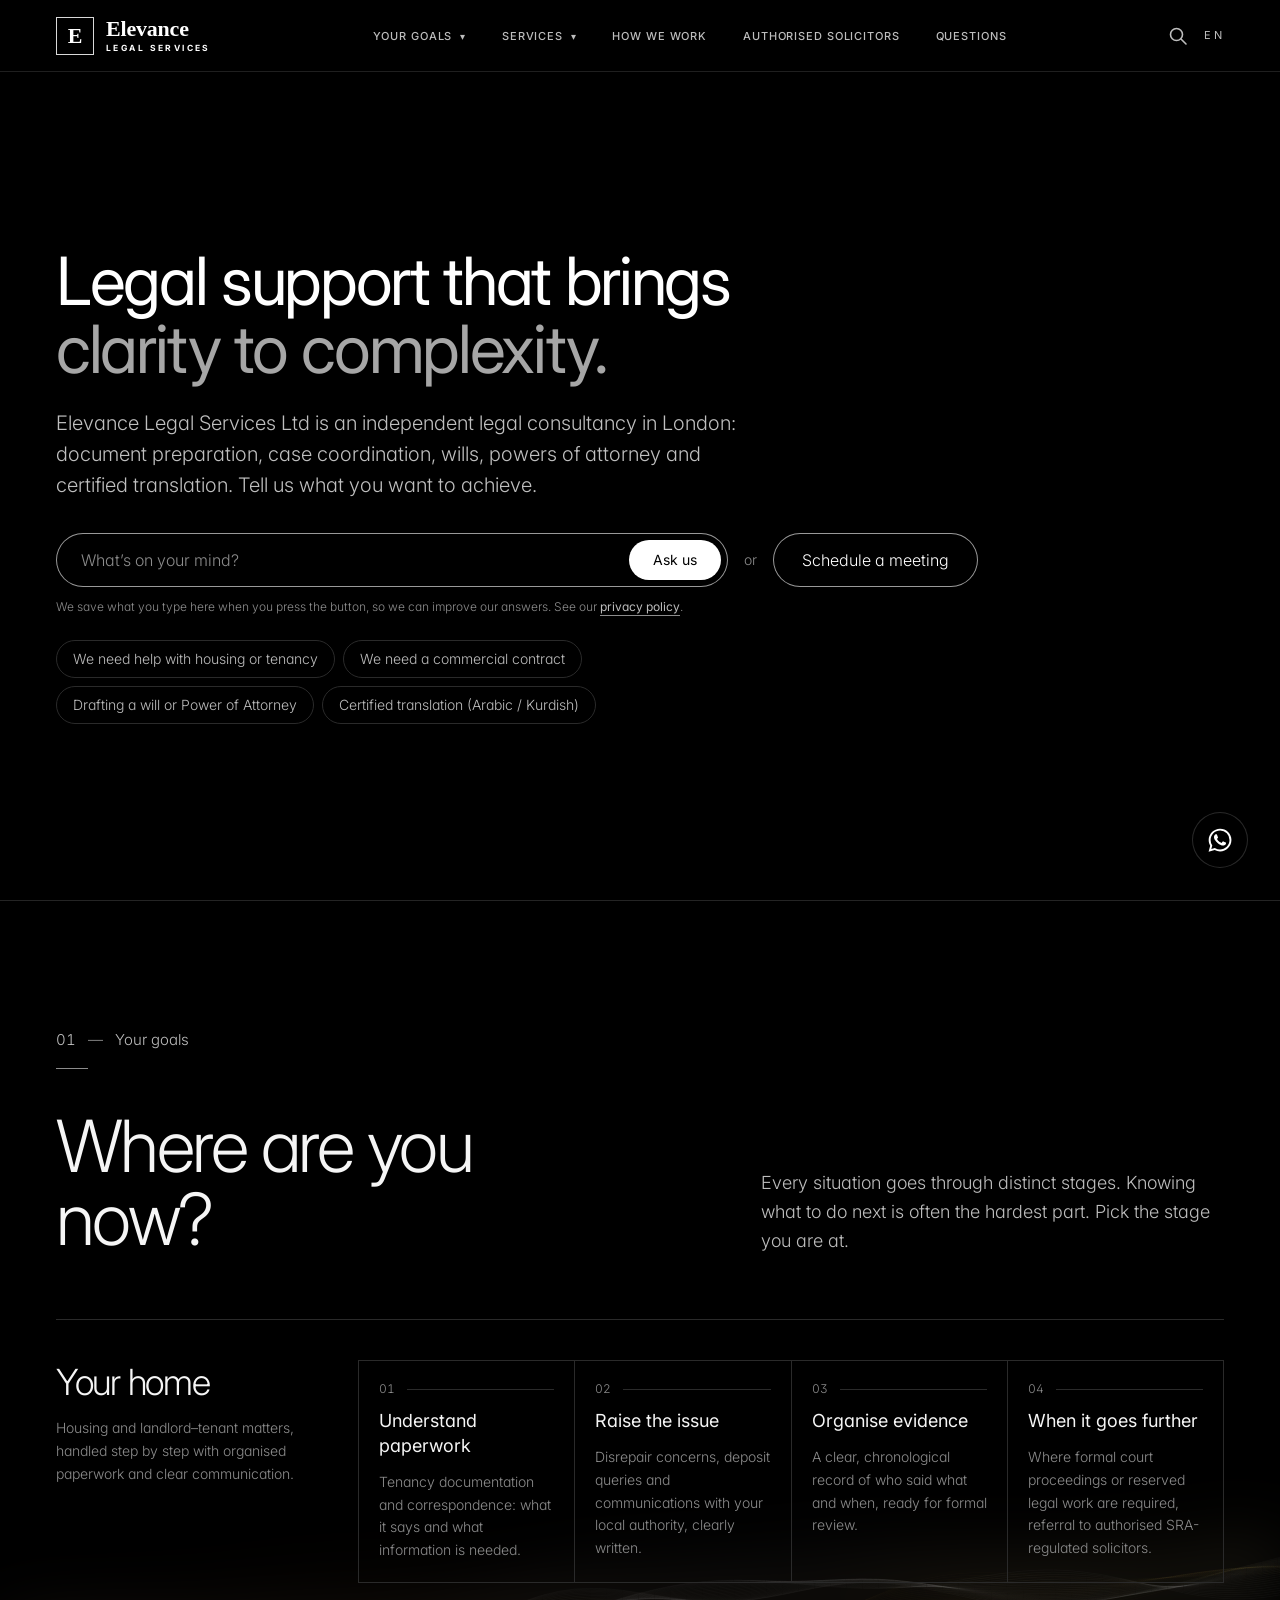
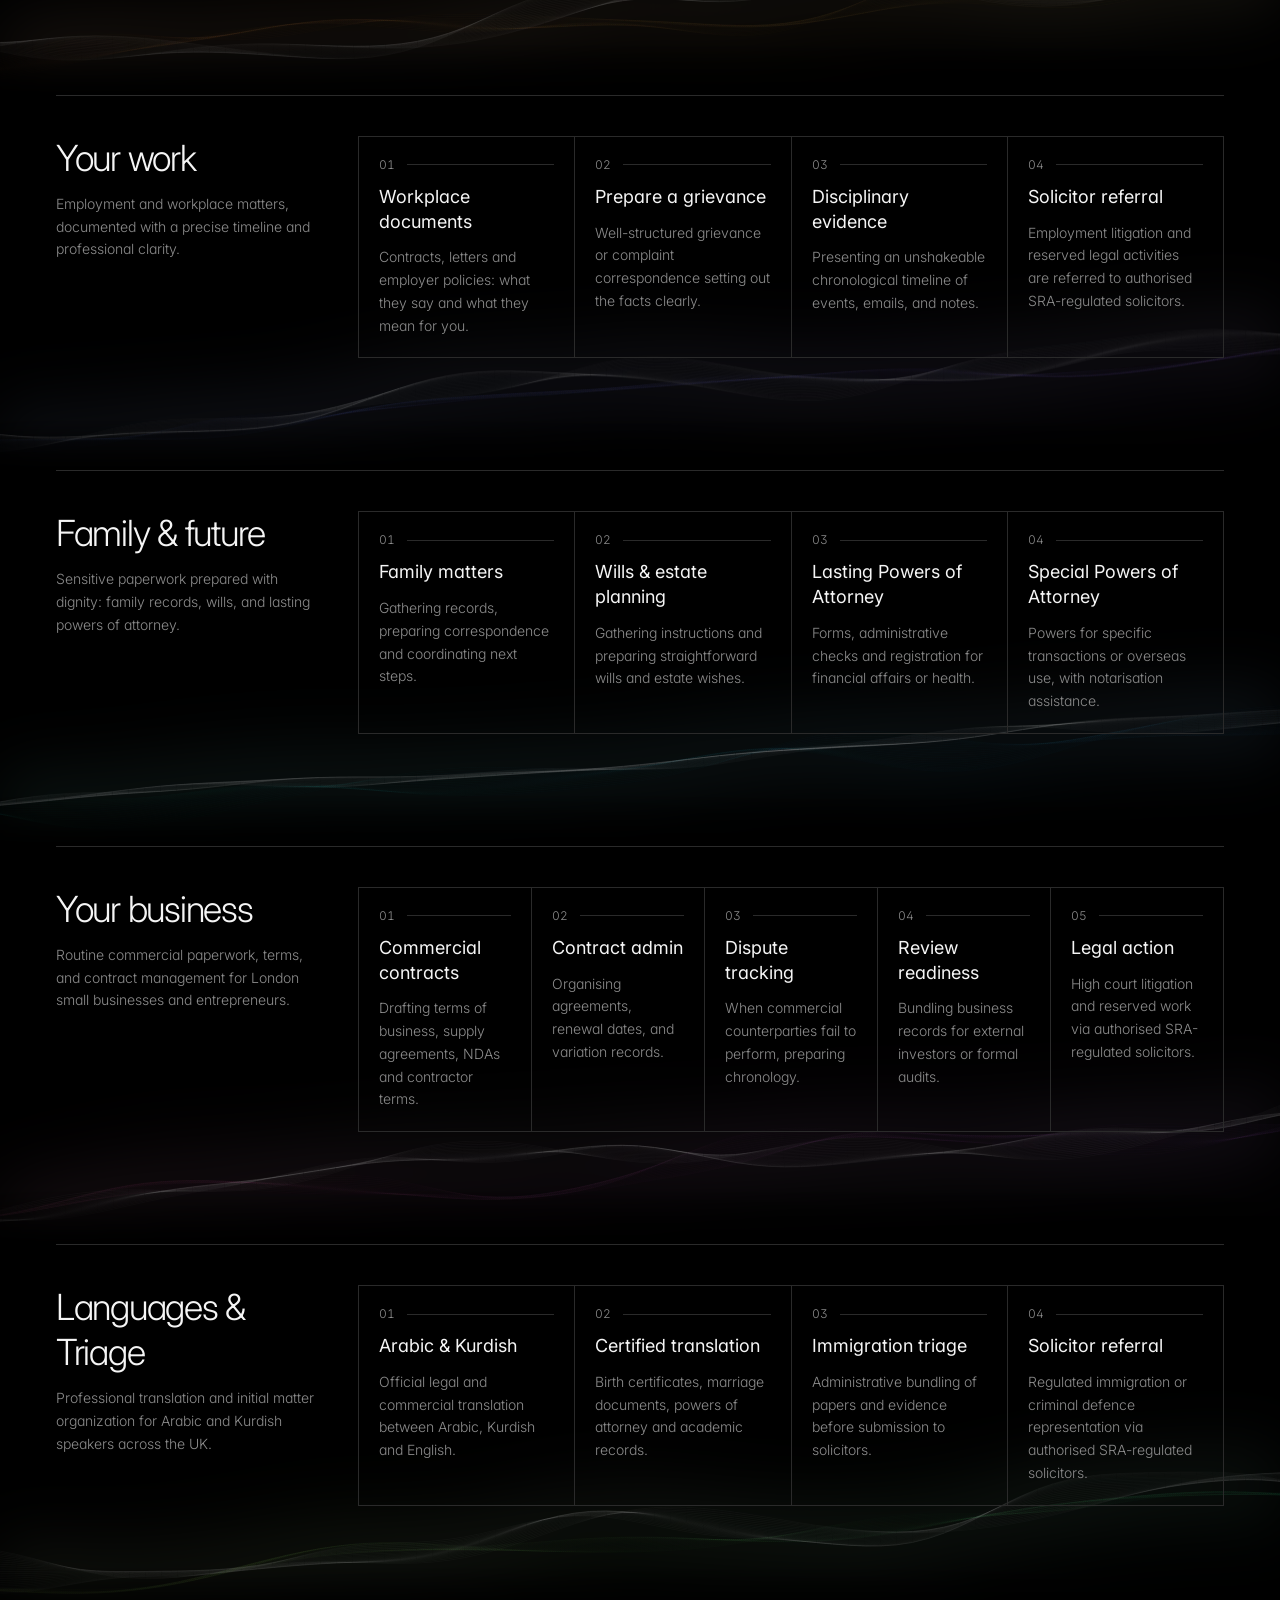
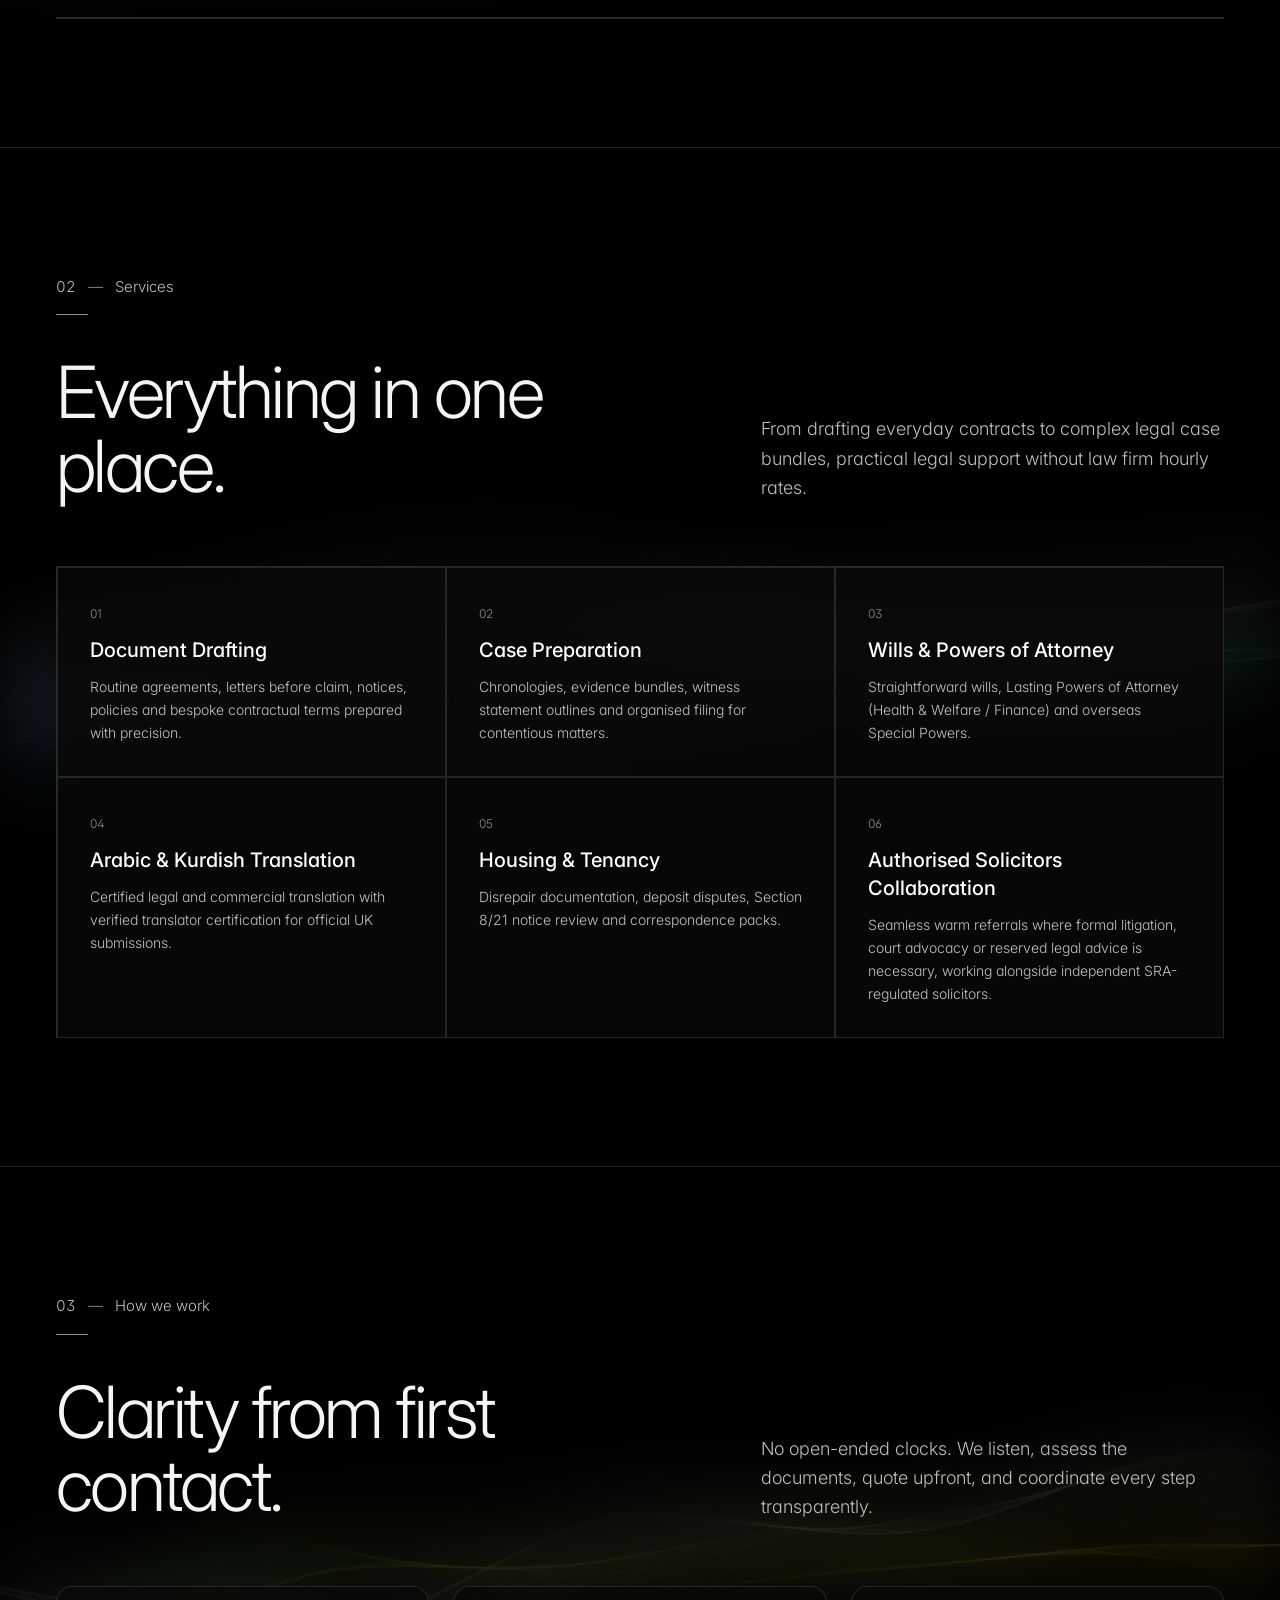
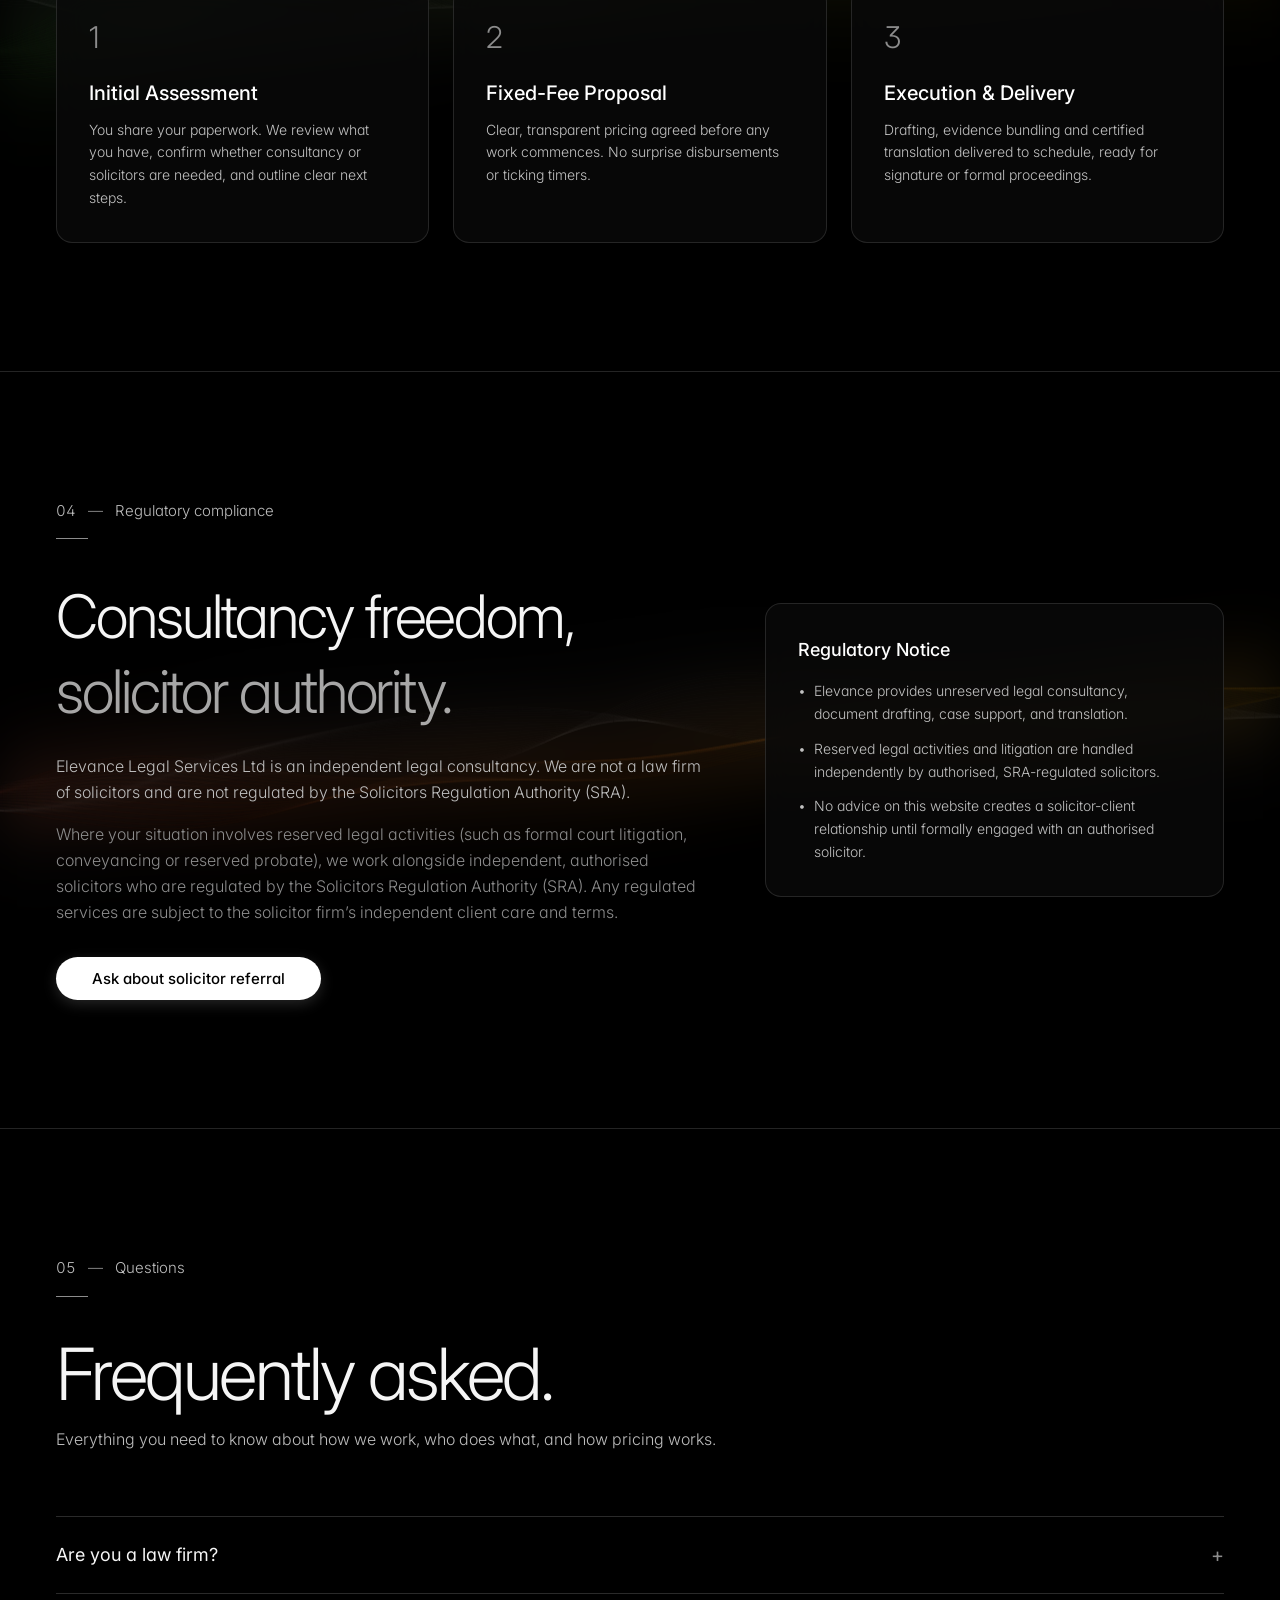
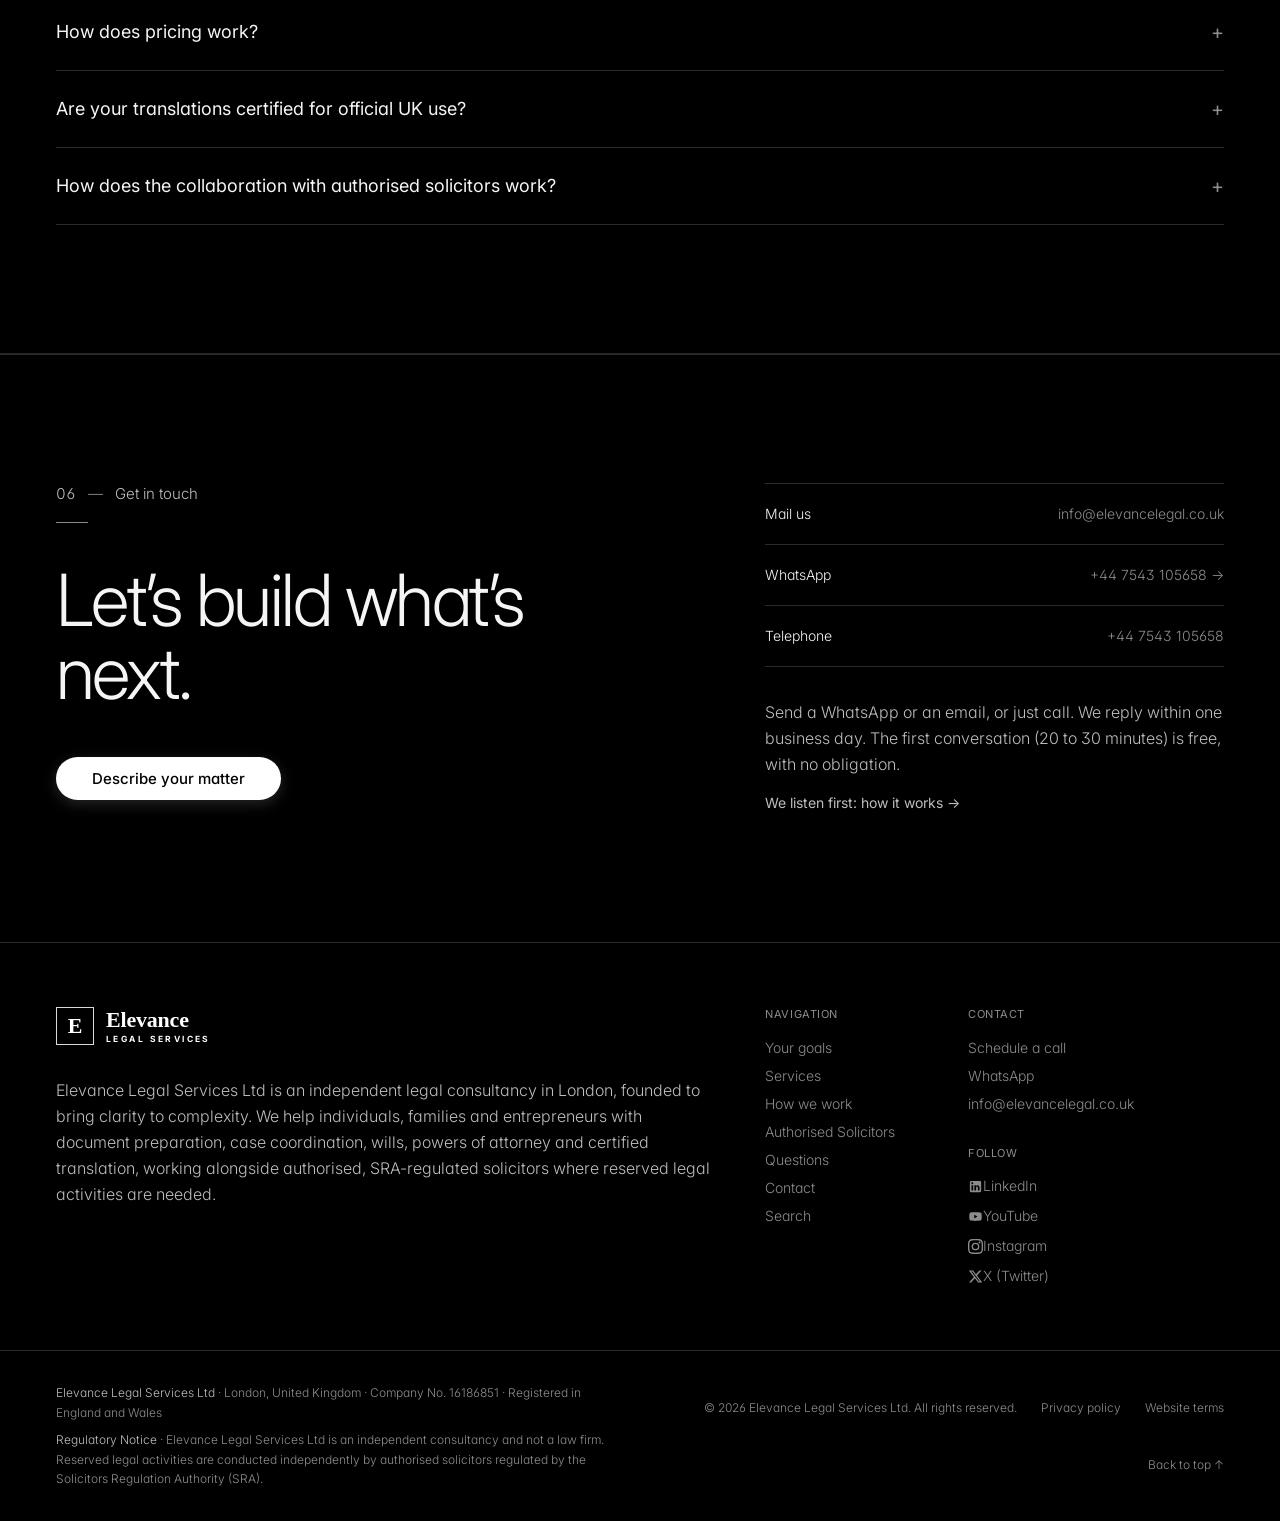
==== commit 71bfa9f6: "Remove all Ranjay Solicitors references and reword with Authorised SRA-regulated solicitors" ====
--- a/index.html
+++ b/index.html
@@ -5,7 +5,7 @@
 <meta name="viewport" content="width=device-width, initial-scale=1, viewport-fit=cover">
 <title>Elevance Legal Services | Legal Consultancy, Documents & Certified Translation London</title>
 <meta name="description" content="Elevance Legal Services Ltd is an independent London legal consultancy: bespoke contract drafting, legal case bundles, wills, powers of attorney, and certified Arabic & Kurdish translation. Not a law firm.">
-<meta name="keywords" content="legal consultancy London, document drafting London, legal case preparation UK, certified translation London, Arabic legal translation, Kurdish legal translation, wills and estate planning UK, lasting power of attorney, tenancy disrepair documents, business contract drafting, Ranjay Solicitors referral">
+<meta name="keywords" content="legal consultancy London, document drafting London, legal case preparation UK, certified translation London, Arabic legal translation, Kurdish legal translation, wills and estate planning UK, lasting power of attorney, tenancy disrepair documents, business contract drafting, Authorised SRA-regulated solicitors collaboration">
 <link rel="canonical" href="https://www.elevancelegal.co.uk/">
 <link rel="icon" type="image/svg+xml" href="assets/favicon.svg">
 <meta name="robots" content="index, follow, max-snippet:-1, max-image-preview:large, max-video-preview:-1">
@@ -137,7 +137,7 @@
           "name": "Are you a law firm?",
           "acceptedAnswer": {
             "@type": "Answer",
-            "text": "No. Elevance Legal Services Ltd is an independent legal consultancy. We handle unreserved legal work: document preparation, case coordination, wills, powers of attorney, and translation. Where your situation requires reserved legal activities (such as formal court advocacy, litigation or reserved probate), we work alongside Ranjay Solicitors, an independent SRA-regulated firm."
+            "text": "No. Elevance Legal Services Ltd is an independent legal consultancy. We handle unreserved legal work: document preparation, case coordination, wills, powers of attorney, and translation. Where your situation requires reserved legal activities (such as formal court advocacy, litigation or reserved probate), we work alongside independent, authorised solicitors who are regulated by the Solicitors Regulation Authority (SRA)."
           }
         },
         {
@@ -158,10 +158,10 @@
         },
         {
           "@type": "Question",
-          "name": "How does the relationship with Ranjay Solicitors work?",
+          "name": "How does the collaboration with authorised solicitors work?",
           "acceptedAnswer": {
             "@type": "Answer",
-            "text": "Elevance prepares, organises and coordinates your matter to institutional readiness. Where formal legal representation or reserved activities are needed, we arrange a warm referral to Ranjay Solicitors, who provide regulated legal care under separate terms."
+            "text": "Elevance prepares, organises and coordinates your matter to institutional readiness. Where formal legal representation or reserved activities are needed, we arrange a warm referral to authorised solicitors regulated by the SRA, who provide regulated legal care under separate client care terms."
           }
         }
       ]
@@ -778,7 +778,7 @@
         </li>
 
         <li><a href="#how" class="eyebrow text-fg-2 transition-colors hover:text-fg">HOW WE WORK</a></li>
-        <li><a href="#collaboration" class="eyebrow text-fg-2 transition-colors hover:text-fg">RANJAY SOLICITORS</a></li>
+        <li><a href="#collaboration" class="eyebrow text-fg-2 transition-colors hover:text-fg">AUTHORISED SOLICITORS</a></li>
         <li><a href="#faq" class="eyebrow text-fg-2 transition-colors hover:text-fg">QUESTIONS</a></li>
       </ul>
     </nav>
@@ -809,7 +809,7 @@
             <li><a href="#goals" class="block font-medium text-fg hover:text-fg-2">Your goals</a></li>
             <li><a href="#solutions" class="block font-medium text-fg hover:text-fg-2">Services</a></li>
             <li><a href="#how" class="block font-medium text-fg hover:text-fg-2">How we work</a></li>
-            <li><a href="#collaboration" class="block font-medium text-fg hover:text-fg-2">Ranjay Solicitors</a></li>
+            <li><a href="#collaboration" class="block font-medium text-fg hover:text-fg-2">Authorised Solicitors</a></li>
             <li><a href="#faq" class="block font-medium text-fg hover:text-fg-2">Questions</a></li>
           </ul>
         </nav>
@@ -945,7 +945,7 @@
                 <span class="h-px flex-1 bg-line" aria-hidden="true"></span>
               </span>
               <span class="text-lg leading-snug font-normal text-white">When it goes further</span>
-              <span class="text-sm leading-relaxed text-fg-3 transition-colors duration-300 group-hover:text-fg group-data-lit/lane:text-fg">Where formal court proceedings or reserved legal work are required, referral to Ranjay Solicitors.</span>
+              <span class="text-sm leading-relaxed text-fg-3 transition-colors duration-300 group-hover:text-fg group-data-lit/lane:text-fg">Where formal court proceedings or reserved legal work are required, referral to authorised SRA-regulated solicitors.</span>
             </a>
           </li>
         </ol>
@@ -998,7 +998,7 @@
                 <span class="h-px flex-1 bg-line" aria-hidden="true"></span>
               </span>
               <span class="text-lg leading-snug font-normal text-white">Solicitor referral</span>
-              <span class="text-sm leading-relaxed text-fg-3 transition-colors duration-300 group-hover:text-fg group-data-lit/lane:text-fg">Employment litigation and reserved legal activities are referred to Ranjay Solicitors.</span>
+              <span class="text-sm leading-relaxed text-fg-3 transition-colors duration-300 group-hover:text-fg group-data-lit/lane:text-fg">Employment litigation and reserved legal activities are referred to authorised SRA-regulated solicitors.</span>
             </a>
           </li>
         </ol>
@@ -1108,13 +1108,13 @@
             </a>
           </li>
           <li data-lane-hot="" data-flow-step="" data-slug="business-referral" data-colors="#ff5fa2,#c46bff">
-            <a href="#contact" data-intake-open="" data-prefill="Business: Solicitor legal action" class="group flex h-full flex-col gap-3 p-5 transition-colors duration-300 hover:bg-white/[0.04]">
+            <a href="#contact" data-intake-open="" data-prefill="Business: Authorised solicitor legal action" class="group flex h-full flex-col gap-3 p-5 transition-colors duration-300 hover:bg-white/[0.04]">
               <span class="flex items-center gap-3 text-xs text-fg-3">
                 <span class="tabular-nums">05</span>
                 <span class="h-px flex-1 bg-line" aria-hidden="true"></span>
               </span>
               <span class="text-lg leading-snug font-normal text-white">Legal action</span>
-              <span class="text-sm leading-relaxed text-fg-3 transition-colors duration-300 group-hover:text-fg group-data-lit/lane:text-fg">High court litigation and reserved work via Ranjay Solicitors.</span>
+              <span class="text-sm leading-relaxed text-fg-3 transition-colors duration-300 group-hover:text-fg group-data-lit/lane:text-fg">High court litigation and reserved work via authorised SRA-regulated solicitors.</span>
             </a>
           </li>
         </ol>
@@ -1161,13 +1161,13 @@
             </a>
           </li>
           <li data-lane-hot="" data-flow-step="" data-slug="solicitor-triage" data-colors="#b8f35b,#3fdc8a">
-            <a href="#contact" data-intake-open="" data-prefill="Translation: Ranjay Solicitors referral" class="group flex h-full flex-col gap-3 p-5 transition-colors duration-300 hover:bg-white/[0.04]">
+            <a href="#contact" data-intake-open="" data-prefill="Translation: Authorised solicitor referral" class="group flex h-full flex-col gap-3 p-5 transition-colors duration-300 hover:bg-white/[0.04]">
               <span class="flex items-center gap-3 text-xs text-fg-3">
                 <span class="tabular-nums">04</span>
                 <span class="h-px flex-1 bg-line" aria-hidden="true"></span>
               </span>
               <span class="text-lg leading-snug font-normal text-white">Solicitor referral</span>
-              <span class="text-sm leading-relaxed text-fg-3 transition-colors duration-300 group-hover:text-fg group-data-lit/lane:text-fg">Regulated immigration or criminal defence representation via Ranjay Solicitors.</span>
+              <span class="text-sm leading-relaxed text-fg-3 transition-colors duration-300 group-hover:text-fg group-data-lit/lane:text-fg">Regulated immigration or criminal defence representation via authorised SRA-regulated solicitors.</span>
             </a>
           </li>
         </ol>
@@ -1226,8 +1226,8 @@
     </div>
     <div class="p-8 transition-colors duration-300">
       <span class="text-xs font-mono text-fg-3">06</span>
-      <h3 class="mt-3 text-xl font-normal text-white">Ranjay Solicitors Referral</h3>
-      <p class="mt-3 text-sm leading-relaxed text-fg-3">Seamless warm referrals where formal litigation, court advocacy or regulated legal advice is necessary.</p>
+      <h3 class="mt-3 text-xl font-normal text-white">Authorised Solicitors Collaboration</h3>
+      <p class="mt-3 text-sm leading-relaxed text-fg-3">Seamless warm referrals where formal litigation, court advocacy or reserved legal advice is necessary, working alongside independent SRA-regulated solicitors.</p>
     </div>
   </div>
 </section>
@@ -1275,7 +1275,7 @@
 <!-- Crisp Full-Width White Line Below Section 03 -->
 <hr class="section-divider">
 
-<!-- SECTION 04: REGULATORY COMPLIANCE & RANJAY SOLICITORS (With Horizontal Sine Wave Animation) -->
+<!-- SECTION 04: REGULATORY COMPLIANCE & AUTHORISED SOLICITORS (With Horizontal Sine Wave Animation) -->
 <section class="container-studio py-24 md:py-32 relative isolate" id="collaboration">
   <!-- Google-Inspired Red & Yellow Ambient Sine Wave -->
   <span aria-hidden="true" data-ambient-lines="" data-seed="collab-google" data-colors="#EA4335,#FBBC05" class="absolute inset-y-0 left-1/2 -z-10 w-screen -translate-x-1/2 overflow-hidden [mask-image:linear-gradient(to_bottom,transparent,#000_15%,#000_85%,transparent)] pointer-events-none opacity-55"></span>
@@ -1293,10 +1293,10 @@
         Elevance Legal Services Ltd is an independent legal consultancy. We are not a law firm of solicitors and are not regulated by the Solicitors Regulation Authority (SRA).
       </p>
       <p class="mt-4 text-base leading-relaxed text-fg-3">
-        Where your situation involves reserved legal activities (such as formal court litigation, conveyancing or reserved probate), we work alongside Ranjay Solicitors, an independent SRA-regulated firm. Any regulated services are subject to Ranjay Solicitors’ independent client care and terms.
+        Where your situation involves reserved legal activities (such as formal court litigation, conveyancing or reserved probate), we work alongside independent, authorised solicitors who are regulated by the Solicitors Regulation Authority (SRA). Any regulated services are subject to the solicitor firm’s independent client care and terms.
       </p>
       <div class="mt-8 flex flex-wrap gap-4">
-        <button type="button" data-intake-open="" data-prefill="Tell me about working with Ranjay Solicitors" class="btn-pill-primary text-sm !px-7 !py-3 !min-w-0">
+        <button type="button" data-intake-open="" data-prefill="Tell me about working with authorised SRA-regulated solicitors" class="btn-pill-primary text-sm !px-7 !py-3 !min-w-0">
           Ask about solicitor referral
         </button>
       </div>
@@ -1311,11 +1311,11 @@
         </li>
         <li class="flex gap-2">
           <span class="text-fg-2">&bull;</span>
-          <span>Ranjay Solicitors handles reserved legal activities and litigation independently.</span>
+          <span>Reserved legal activities and litigation are handled independently by authorised, SRA-regulated solicitors.</span>
         </li>
         <li class="flex gap-2">
           <span class="text-fg-2">&bull;</span>
-          <span>No advice on this website creates a solicitor-client relationship until formally engaged.</span>
+          <span>No advice on this website creates a solicitor-client relationship until formally engaged with an authorised solicitor.</span>
         </li>
       </ul>
     </div>
@@ -1346,7 +1346,7 @@
         <span class="text-xl text-fg-3 transition-transform group-open:rotate-45">+</span>
       </summary>
       <p class="mt-4 text-sm leading-relaxed text-fg-3 pr-8">
-        No. Elevance Legal Services Ltd is an independent legal consultancy. We handle document preparation, case coordination, wills, powers of attorney, and translation. For reserved legal activities such as court litigation, we refer clients to Ranjay Solicitors.
+        No. Elevance Legal Services Ltd is an independent legal consultancy. We handle document preparation, case coordination, wills, powers of attorney, and certified translation. For reserved legal activities such as court litigation, advocacy, or reserved probate, we work in collaboration with independent, authorised solicitors who are regulated by the Solicitors Regulation Authority (SRA).
       </p>
     </details>
 
@@ -1372,11 +1372,11 @@
 
     <details class="group py-6" data-lane-hot="" data-flow-step="">
       <summary class="flex cursor-pointer items-center justify-between text-lg font-normal text-white hover:text-fg-2 [&::-webkit-details-marker]:hidden">
-        <span>How does the relationship with Ranjay Solicitors work?</span>
+        <span>How does the collaboration with authorised solicitors work?</span>
         <span class="text-xl text-fg-3 transition-transform group-open:rotate-45">+</span>
       </summary>
       <p class="mt-4 text-sm leading-relaxed text-fg-3 pr-8">
-        Where your matter requires reserved legal activities such as formal proceedings in court, conveyancing, or regulated immigration appeals, we introduce you directly to Ranjay Solicitors, an independent law firm authorised and regulated by the SRA.
+        Where your matter requires reserved legal activities such as formal proceedings in court, conveyancing, or regulated immigration appeals, we introduce you directly to independent solicitors who are authorised and regulated by the Solicitors Regulation Authority (SRA). Elevance handles the preliminary document drafting, evidence bundling, and factual chronologies so your matter reaches the solicitor fully prepared.
       </p>
     </details>
   </div>
@@ -1402,9 +1402,9 @@
     <div class="lg:col-span-5 lg:col-start-8">
       <ul class="divide-y divide-line border-y border-line">
         <li>
-          <a href="mailto:paras@ranjaysolicitors.com" class="flex items-center justify-between gap-4 py-5 hover:text-fg-2 transition-colors">
+          <a href="mailto:info@elevancelegal.co.uk" class="flex items-center justify-between gap-4 py-5 hover:text-fg-2 transition-colors">
             <span class="text-sm font-medium text-white">Mail us</span>
-            <span class="text-sm text-fg-3">paras@ranjaysolicitors.com</span>
+            <span class="text-sm text-fg-3">info@elevancelegal.co.uk</span>
           </a>
         </li>
         <li>
@@ -1443,7 +1443,7 @@
         </div>
       </a>
       <p class="mt-8 max-w-2xl text-base leading-relaxed text-fg-2 font-light">
-        Elevance Legal Services Ltd is an independent legal consultancy in London, founded to bring clarity to complexity. We help individuals, families and entrepreneurs with document preparation, case coordination, wills, powers of attorney and certified translation, with access to Ranjay Solicitors for reserved legal activities.
+        Elevance Legal Services Ltd is an independent legal consultancy in London, founded to bring clarity to complexity. We help individuals, families and entrepreneurs with document preparation, case coordination, wills, powers of attorney and certified translation, working alongside authorised, SRA-regulated solicitors where reserved legal activities are needed.
       </p>
     </div>
 
@@ -1454,7 +1454,7 @@
         <li><a class="hover:text-fg hover:underline transition-colors" href="#goals">Your goals</a></li>
         <li><a class="hover:text-fg hover:underline transition-colors" href="#solutions">Services</a></li>
         <li><a class="hover:text-fg hover:underline transition-colors" href="#how">How we work</a></li>
-        <li><a class="hover:text-fg hover:underline transition-colors" href="#collaboration">Ranjay Solicitors</a></li>
+        <li><a class="hover:text-fg hover:underline transition-colors" href="#collaboration">Authorised Solicitors</a></li>
         <li><a class="hover:text-fg hover:underline transition-colors" href="#faq">Questions</a></li>
         <li><a class="hover:text-fg hover:underline transition-colors" href="#contact" data-intake-open="">Contact</a></li>
         <li><a class="hover:text-fg hover:underline transition-colors" href="#contact" data-intake-open="">Search</a></li>
@@ -1468,7 +1468,7 @@
         <ul class="mt-4 space-y-2 text-sm text-fg-3">
           <li><a class="hover:text-fg hover:underline transition-colors" href="#contact" data-intake-open="" data-prefill="Schedule a consultation">Schedule a call</a></li>
           <li><a class="hover:text-[#25d366] hover:underline transition-colors" href="https://wa.me/447543105658" target="_blank" rel="noopener">WhatsApp</a></li>
-          <li><a class="hover:text-fg hover:underline transition-colors" href="mailto:paras@ranjaysolicitors.com">paras@ranjaysolicitors.com</a></li>
+          <li><a class="hover:text-fg hover:underline transition-colors" href="mailto:info@elevancelegal.co.uk">info@elevancelegal.co.uk</a></li>
         </ul>
       </div>
       <div>
@@ -1517,7 +1517,7 @@
         <span class="text-fg-2 font-medium">Elevance Legal Services Ltd</span> · London, United Kingdom · Company No. 16186851 · Registered in England and Wales
       </p>
       <p>
-        <span class="text-fg-2 font-medium">Ranjay Solicitors</span> · 64 Neal Street, Covent Garden, London WC2H 9PA · SRA ID: 622329 · Authorised &amp; Regulated by the SRA
+        <span class="text-fg-2 font-medium">Regulatory Notice</span> · Elevance Legal Services Ltd is an independent consultancy and not a law firm. Reserved legal activities are conducted independently by authorised solicitors regulated by the Solicitors Regulation Authority (SRA).
       </p>
     </div>
     <div class="flex flex-wrap gap-x-6 gap-y-2 md:justify-end items-center">
@@ -1592,9 +1592,9 @@
               <span class="font-normal text-white">Certified Translation (Arabic / Kurdish)</span>
               <span class="text-right text-xs text-neutral-400">Language</span>
             </div>
-            <div class="suggestion-item flex items-baseline justify-between gap-4 py-2.5 text-neutral-300 hover:bg-white/[0.04] cursor-pointer" data-category="Solicitor referral for court & litigation" data-type="Ranjay Solicitors">
+            <div class="suggestion-item flex items-baseline justify-between gap-4 py-2.5 text-neutral-300 hover:bg-white/[0.04] cursor-pointer" data-category="Solicitor referral for court & litigation" data-type="Authorised Solicitors">
               <span class="font-normal text-white">Solicitor Referral for Reserved Legal Work</span>
-              <span class="text-right text-xs text-neutral-400">Ranjay Solicitors</span>
+              <span class="text-right text-xs text-neutral-400">Authorised Solicitors</span>
             </div>
           </div>
         </div>
@@ -1614,7 +1614,7 @@
         </p>
         <div class="flex items-center gap-4">
           <a href="https://wa.me/447543105658" target="_blank" rel="noopener" class="text-sm text-neutral-300 hover:text-white transition-colors">WhatsApp</a>
-          <a href="mailto:paras@ranjaysolicitors.com?subject=Schedule%20a%20meeting" class="text-sm text-neutral-300 hover:text-white transition-colors">Schedule</a>
+          <a href="mailto:info@elevancelegal.co.uk?subject=Schedule%20a%20meeting" class="text-sm text-neutral-300 hover:text-white transition-colors">Schedule</a>
           <button type="submit" class="rounded-full bg-white px-5 py-2.5 text-sm font-medium text-black hover:opacity-85 disabled:opacity-50 transition-opacity">
             Send
           </button>
@@ -1761,7 +1761,7 @@
   });
 }
 
-// Modal Form submission handling: Route to paras@ranjaysolicitors.com
+// Modal Form submission handling: Route to info@elevancelegal.co.uk
 const intakeForm = document.getElementById("intake-form");
 const intakeThanks = document.getElementById("intake-thanks");
 if (intakeForm) {
@@ -1771,17 +1771,17 @@
     const name = document.getElementById("modal-name")?.value || "";
     const email = document.getElementById("modal-email")?.value || "";
     
-    // Internal email mailto fallback to paras@ranjaysolicitors.com
+    // Internal email mailto fallback to info@elevancelegal.co.uk
     const mailSubject = encodeURIComponent("Enquiry via Elevance Legal Services: " + (name || "Client"));
     const mailBody = encodeURIComponent("Name: " + name + "\nEmail: " + email + "\n\nEnquiry Details:\n" + message);
-    const mailtoUrl = "mailto:paras@ranjaysolicitors.com?subject=" + mailSubject + "&body=" + mailBody;
+    const mailtoUrl = "mailto:info@elevancelegal.co.uk?subject=" + mailSubject + "&body=" + mailBody;
     
     // Attempt background post to /api/intake or trigger mailto
     try {
       fetch("/api/intake", {
         method: "POST",
         headers: { "Content-Type": "application/json" },
-        body: JSON.stringify({ question: message, name, email, recipient: "paras@ranjaysolicitors.com" })
+        body: JSON.stringify({ question: message, name, email, recipient: "info@elevancelegal.co.uk" })
       }).catch(() => {});
     } catch (err) {}
 
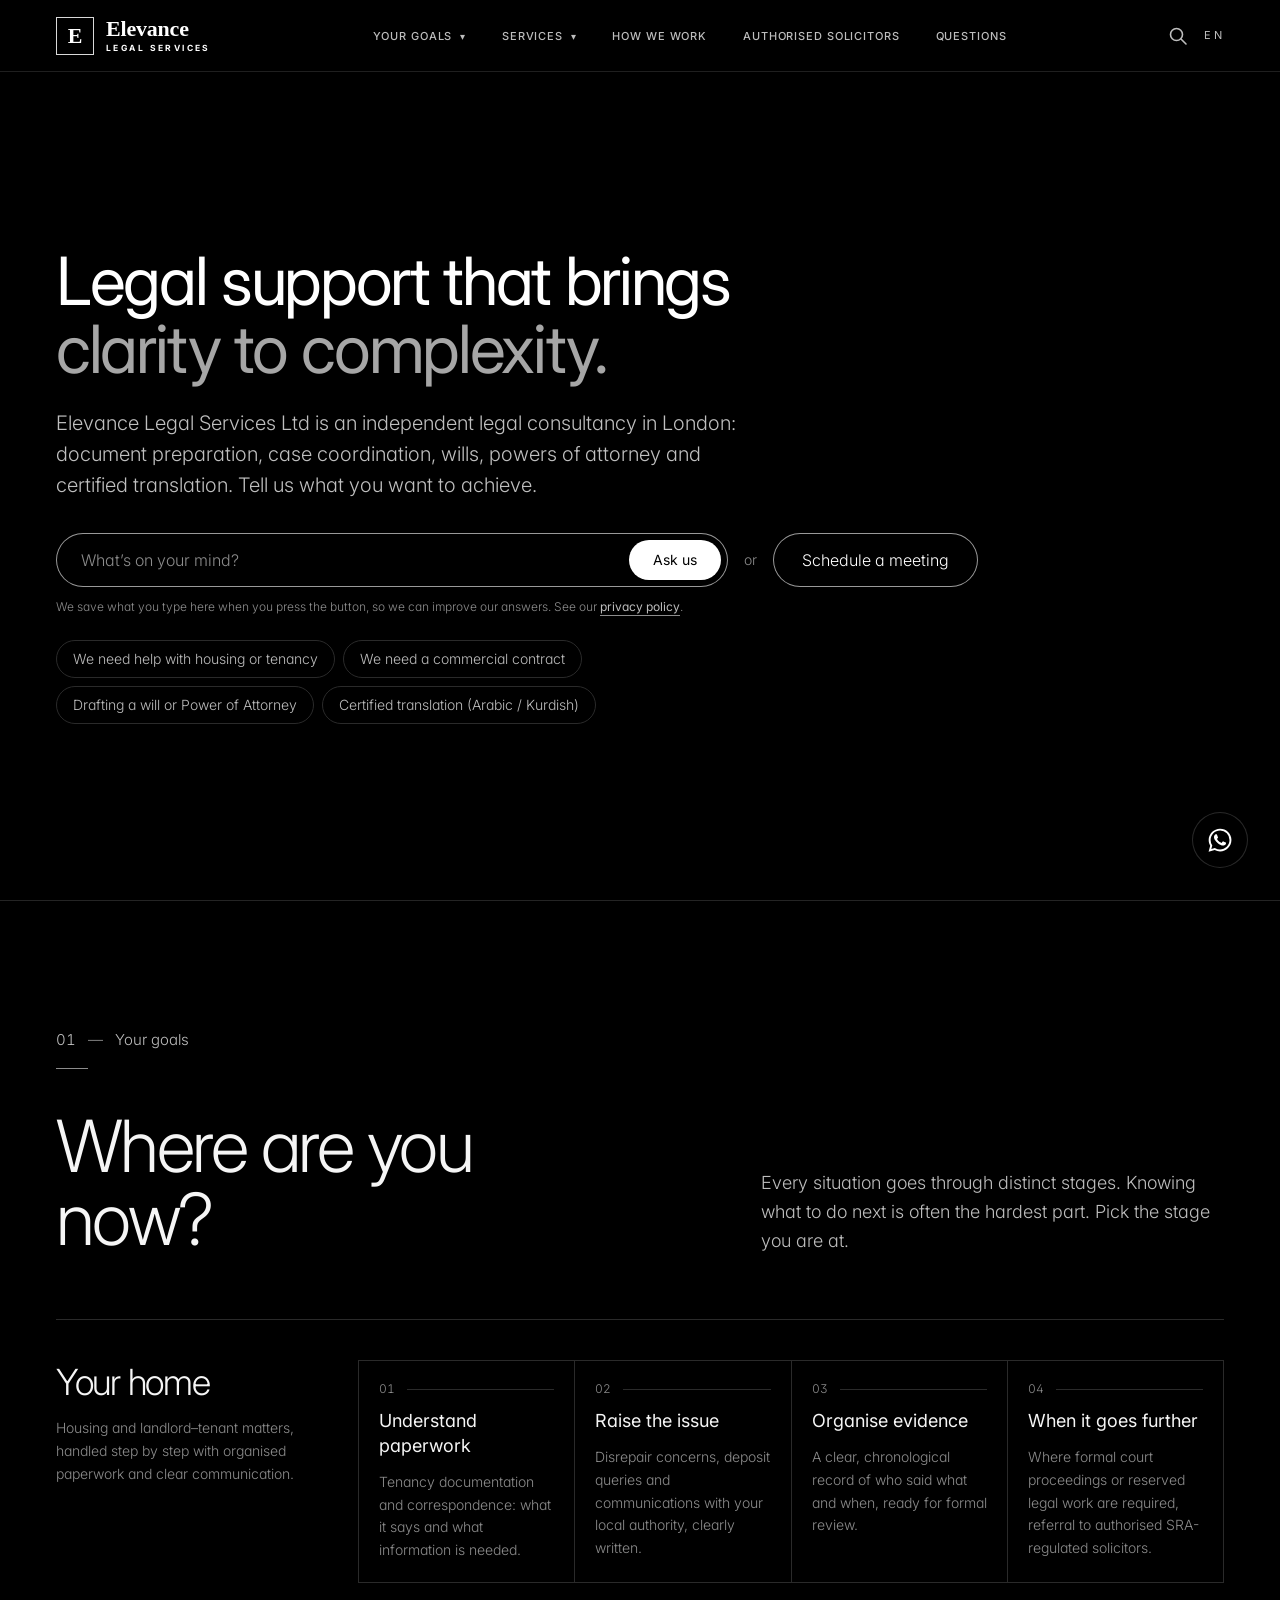
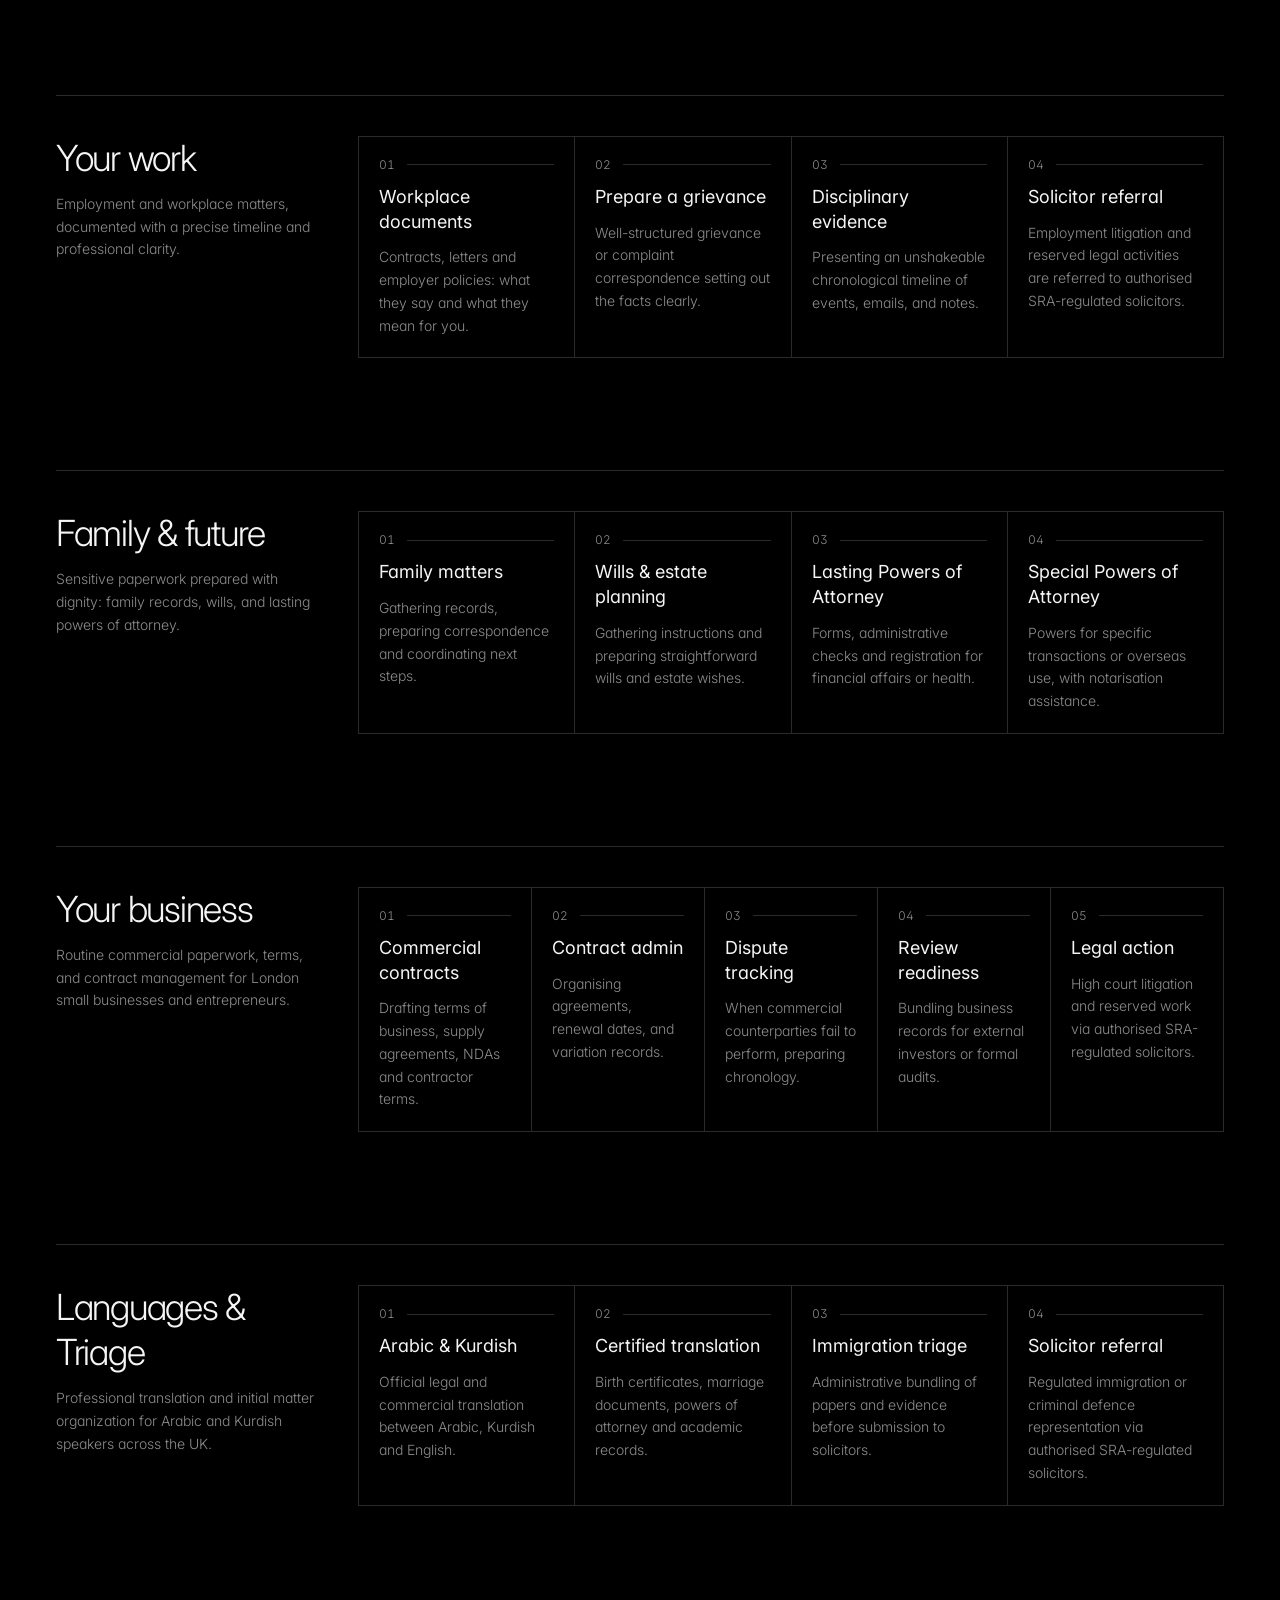
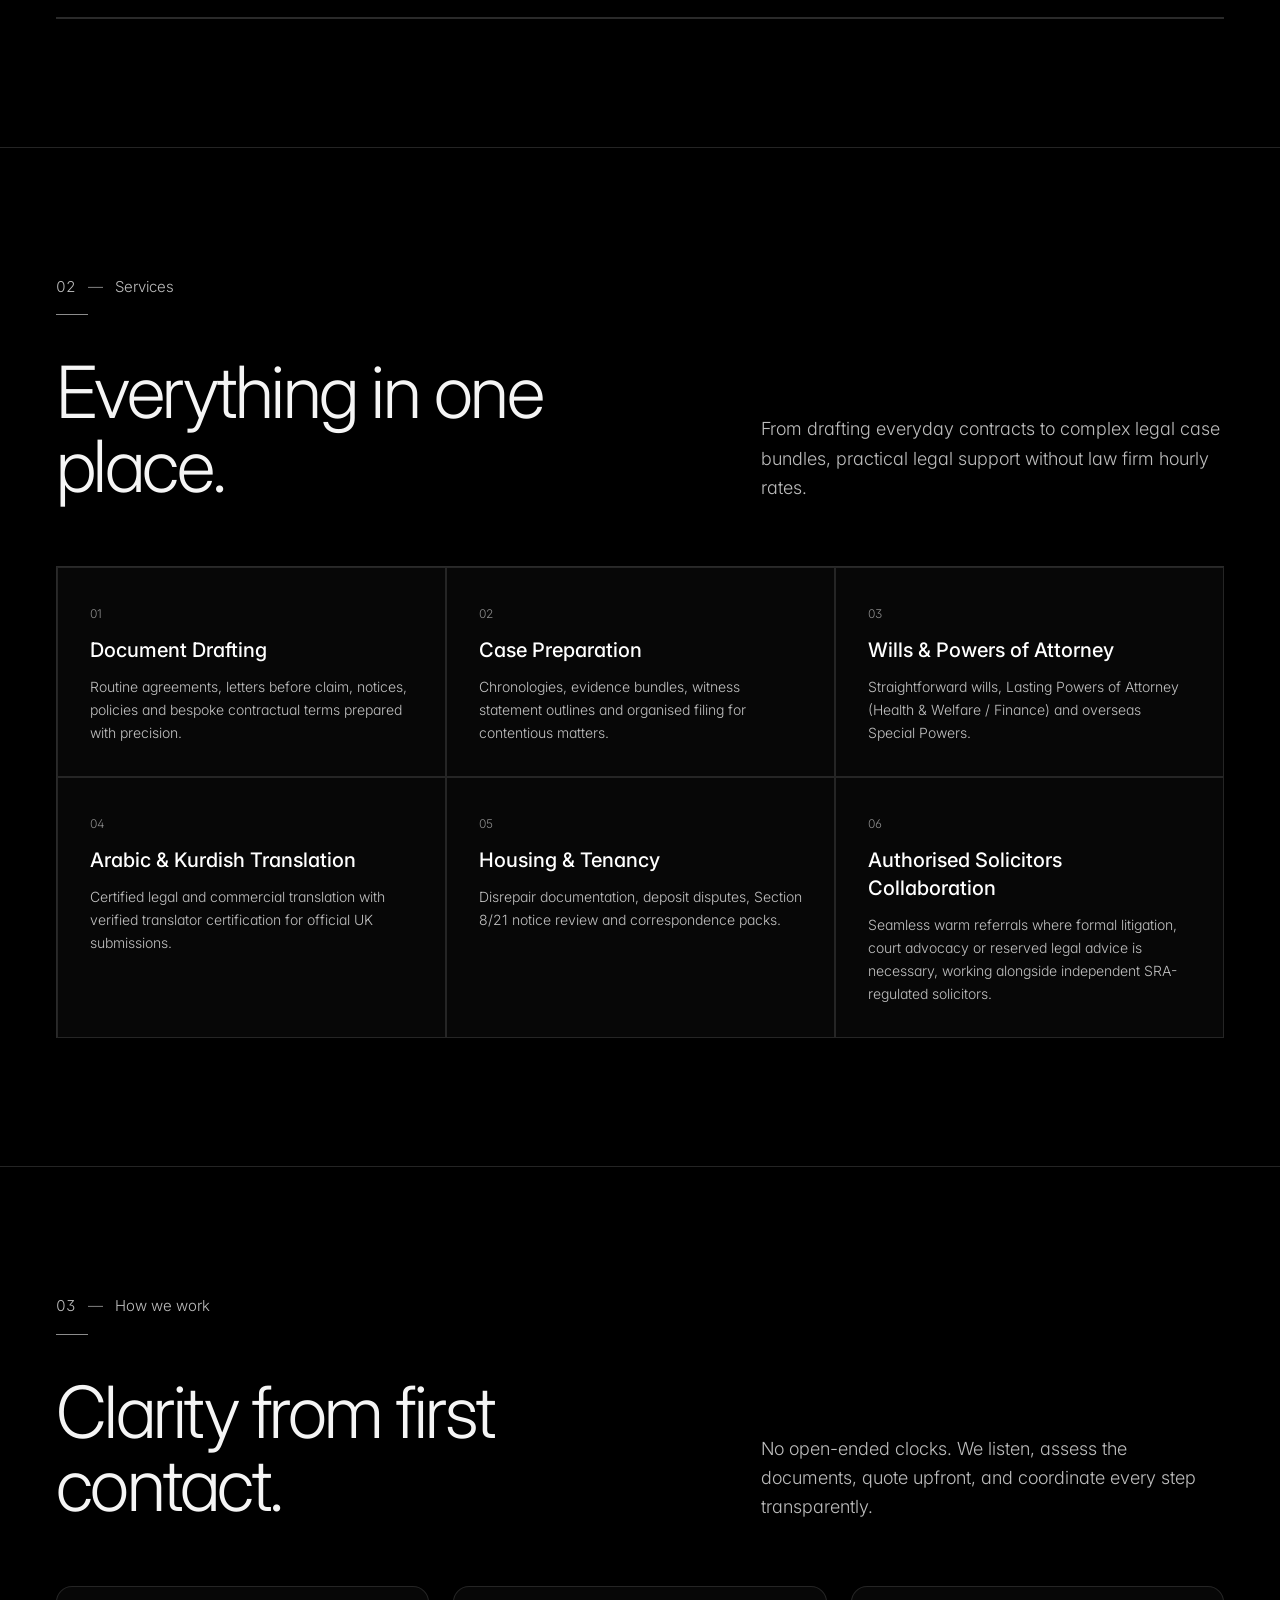
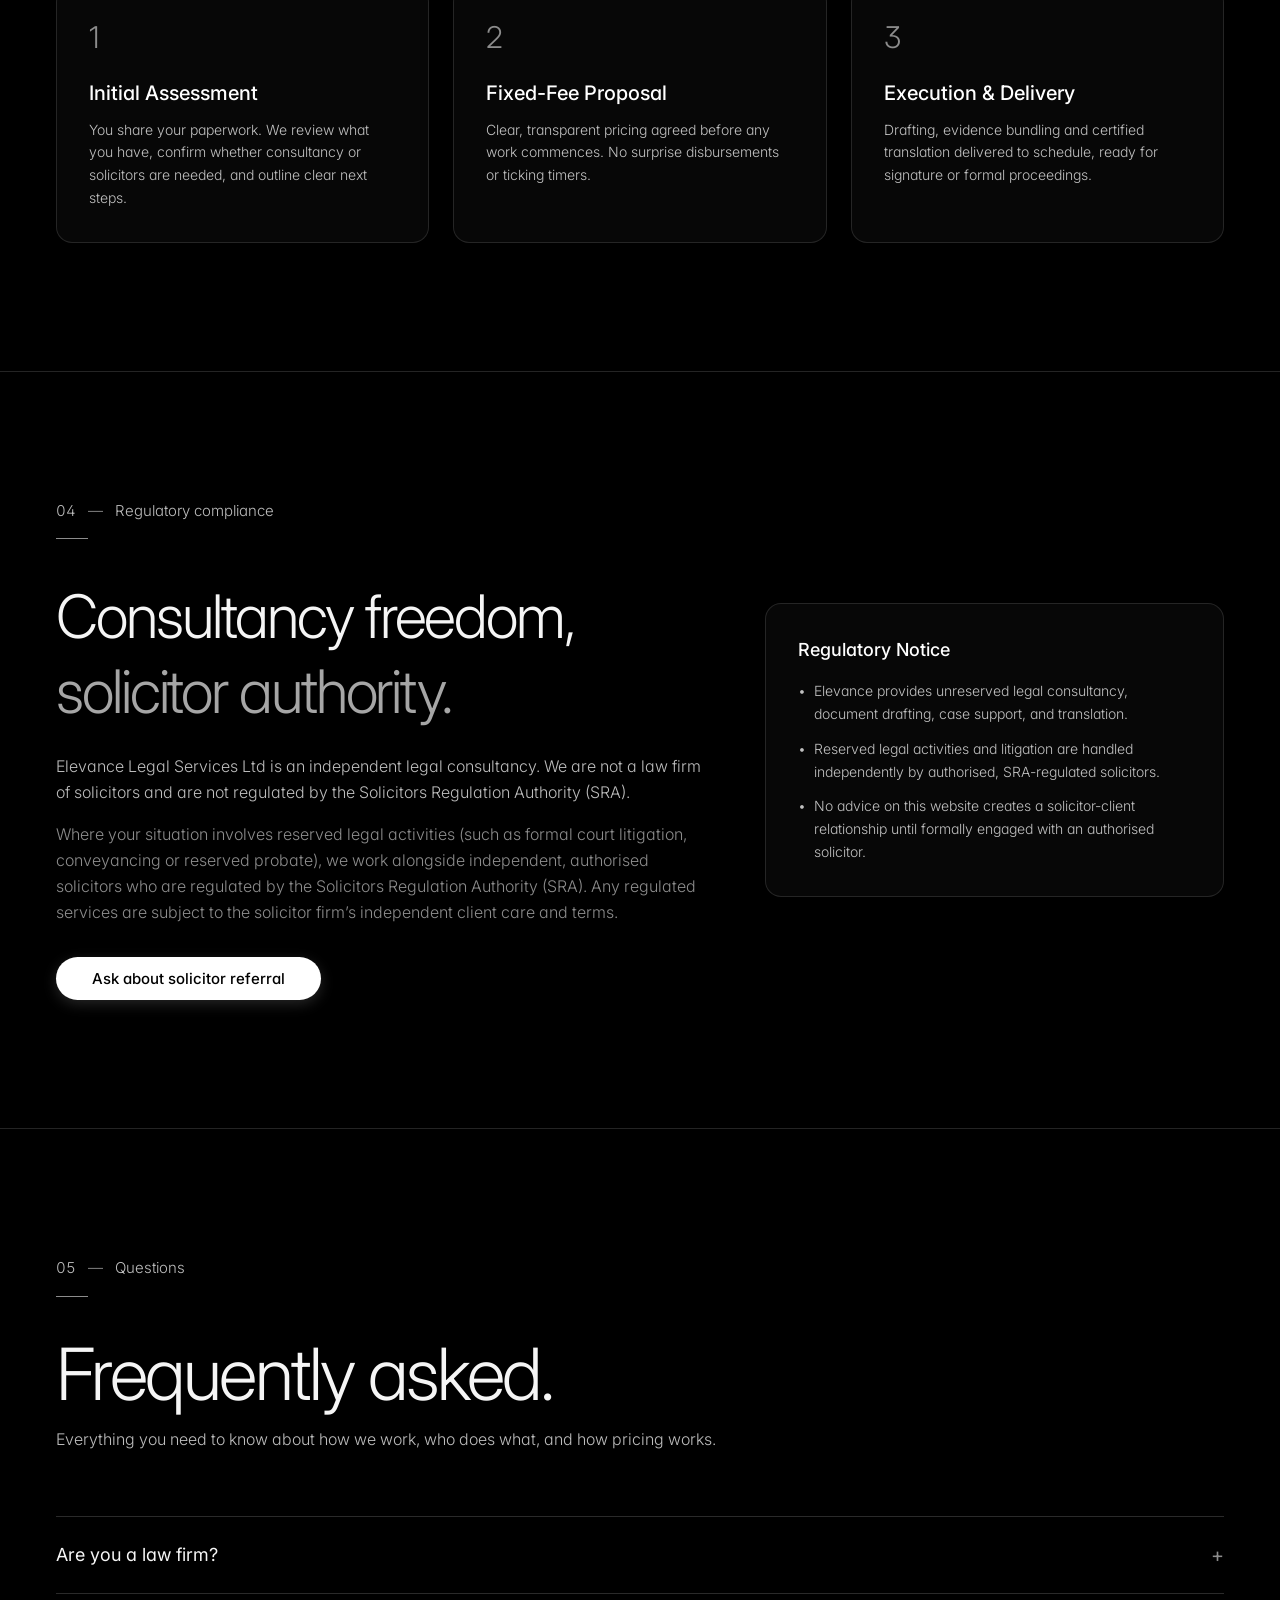
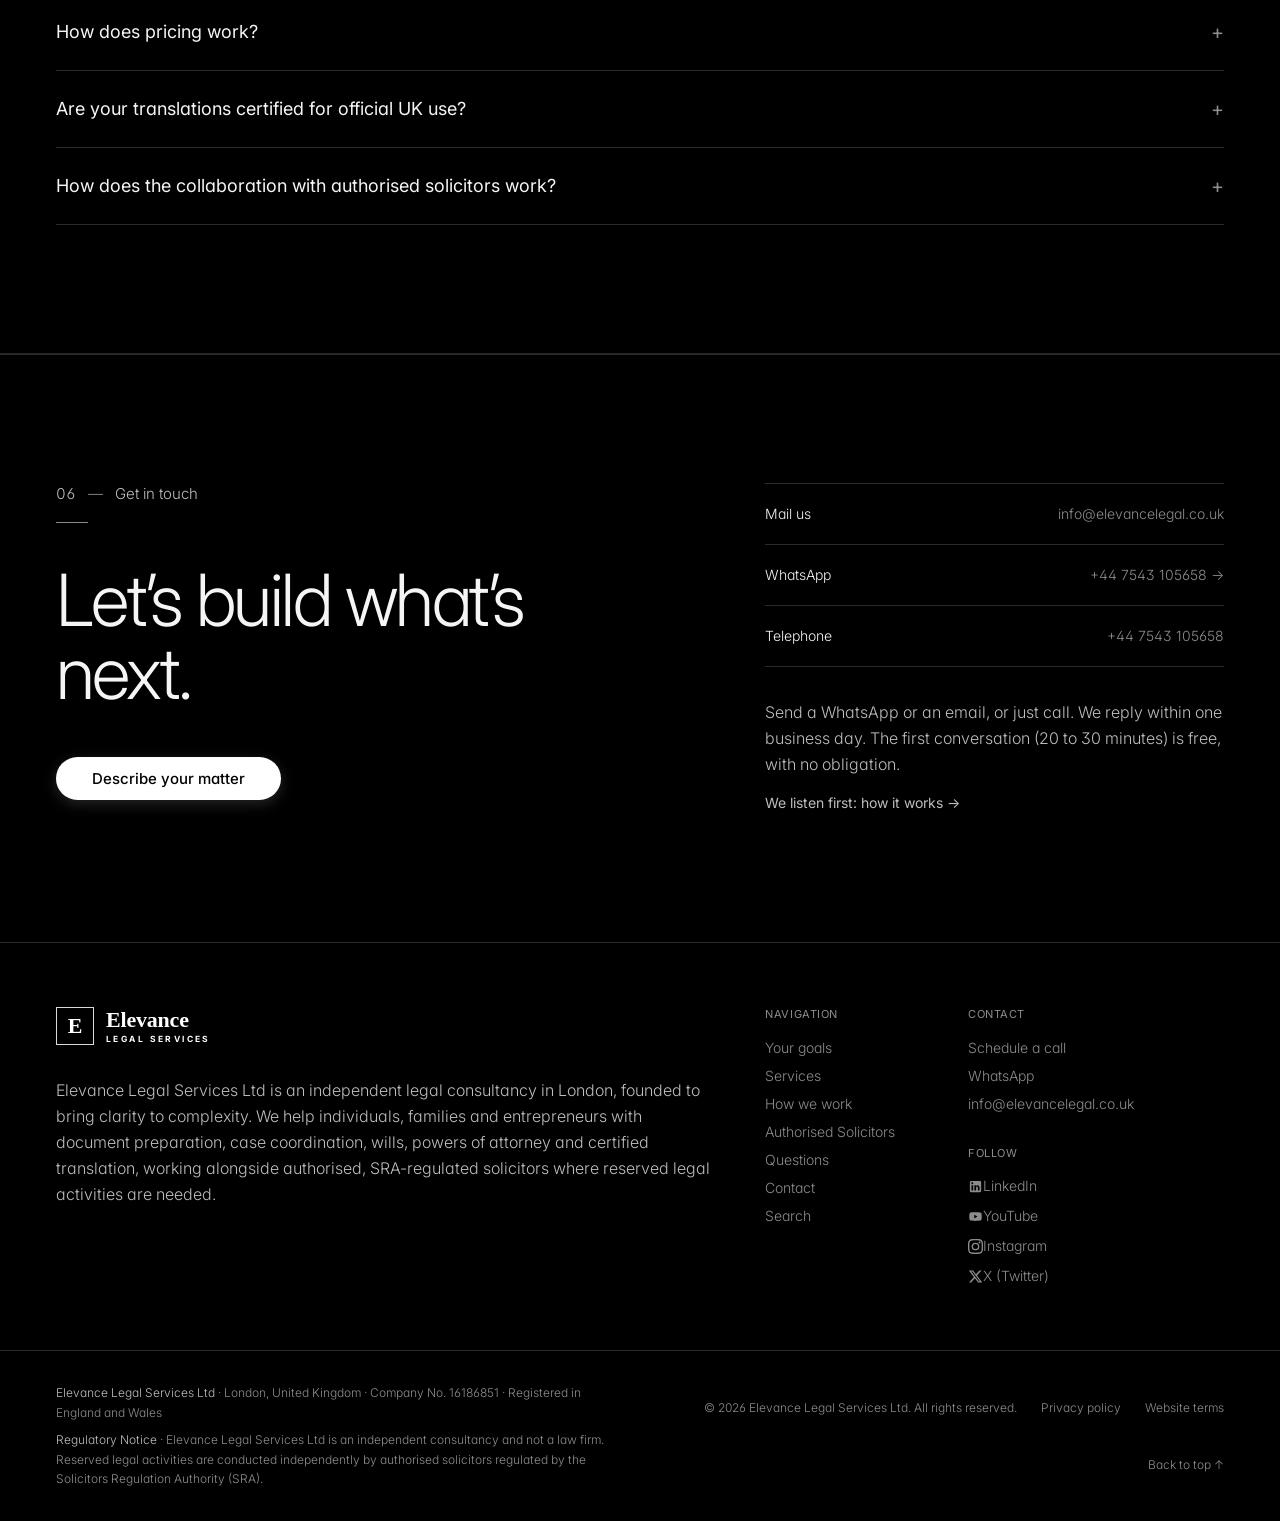
==== commit fabd342a: "feat: add contact.php email handler for paras@ranjaysolicitors.com and update intake form" ====
--- a/index.html
+++ b/index.html
@@ -1771,17 +1771,12 @@
     const name = document.getElementById("modal-name")?.value || "";
     const email = document.getElementById("modal-email")?.value || "";
     
-    // Internal email mailto fallback to info@elevancelegal.co.uk
-    const mailSubject = encodeURIComponent("Enquiry via Elevance Legal Services: " + (name || "Client"));
-    const mailBody = encodeURIComponent("Name: " + name + "\nEmail: " + email + "\n\nEnquiry Details:\n" + message);
-    const mailtoUrl = "mailto:info@elevancelegal.co.uk?subject=" + mailSubject + "&body=" + mailBody;
-    
-    // Attempt background post to /api/intake or trigger mailto
+    // Post to contact.php backend
     try {
-      fetch("/api/intake", {
+      fetch("contact.php", {
         method: "POST",
-        headers: { "Content-Type": "application/json" },
-        body: JSON.stringify({ question: message, name, email, recipient: "info@elevancelegal.co.uk" })
+        headers: { "Content-Type": "application/json", "Accept": "application/json" },
+        body: JSON.stringify({ question: message, name, email })
       }).catch(() => {});
     } catch (err) {}
 
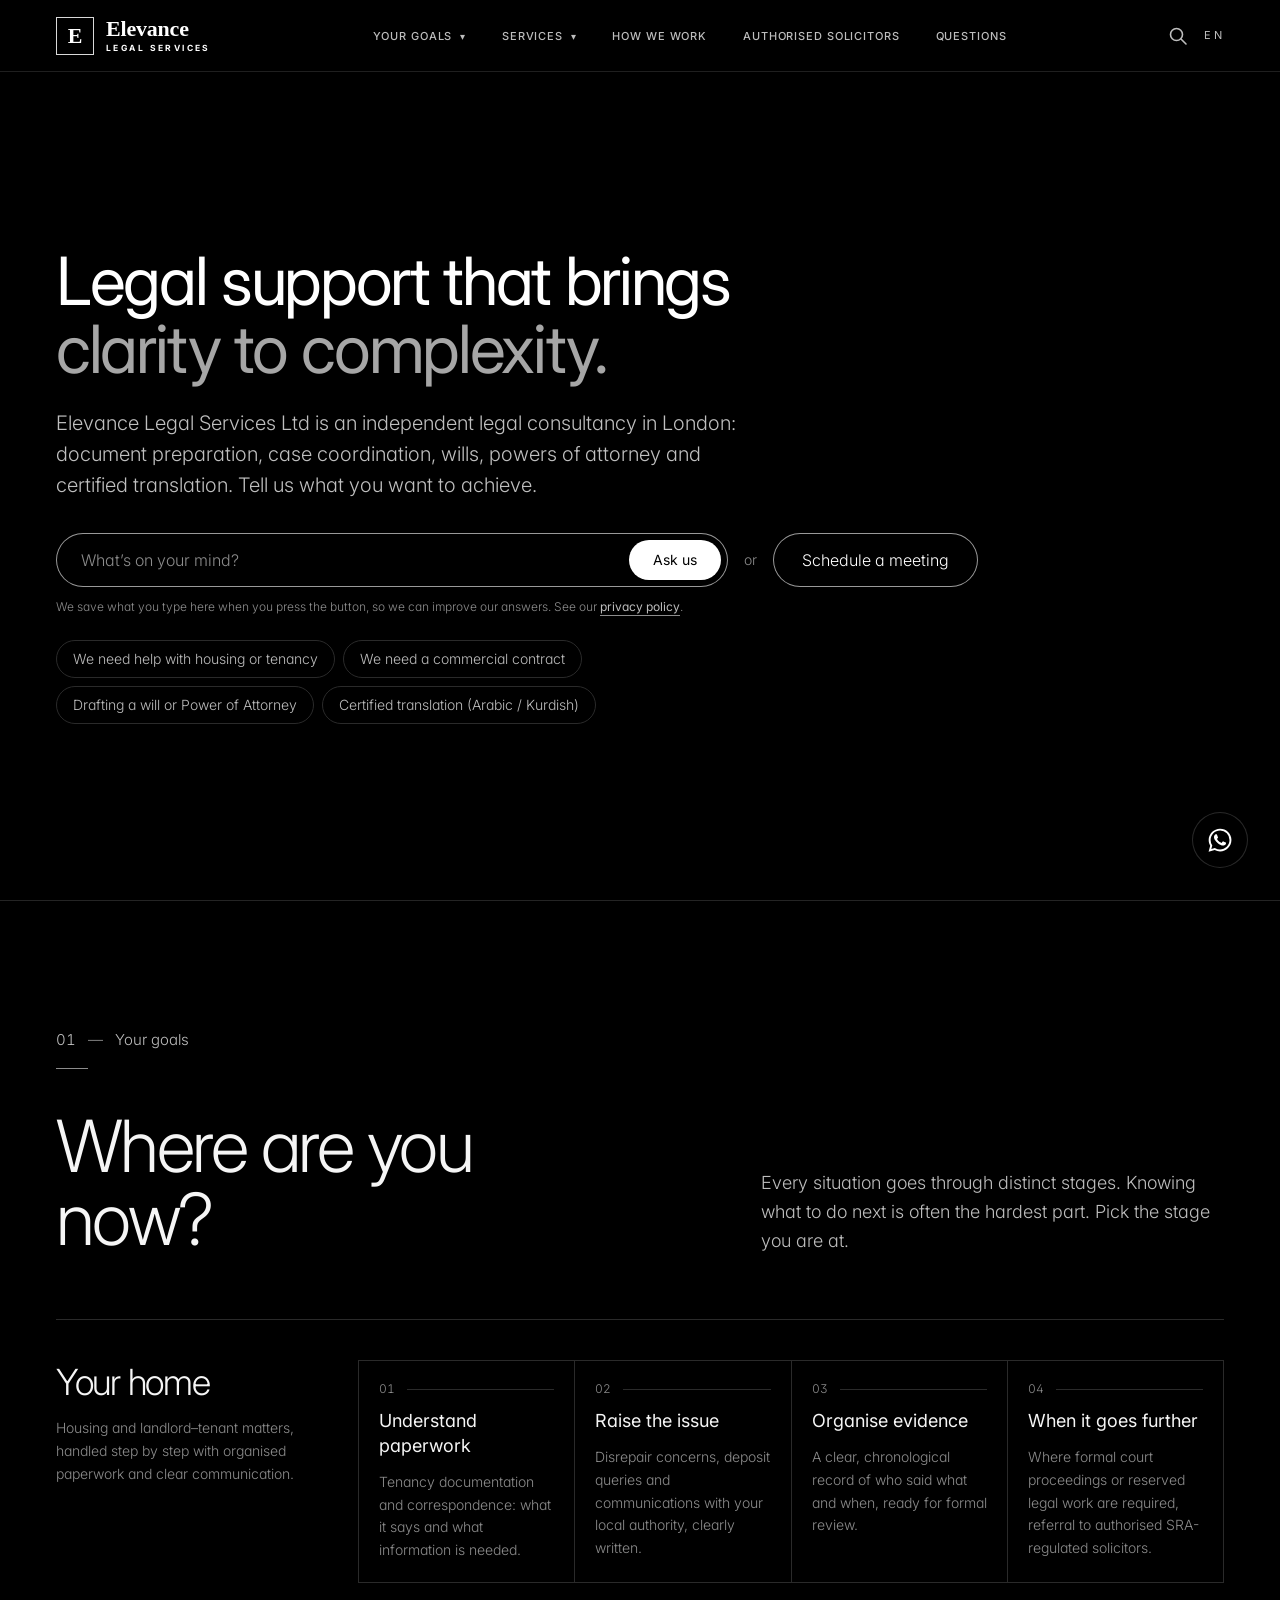
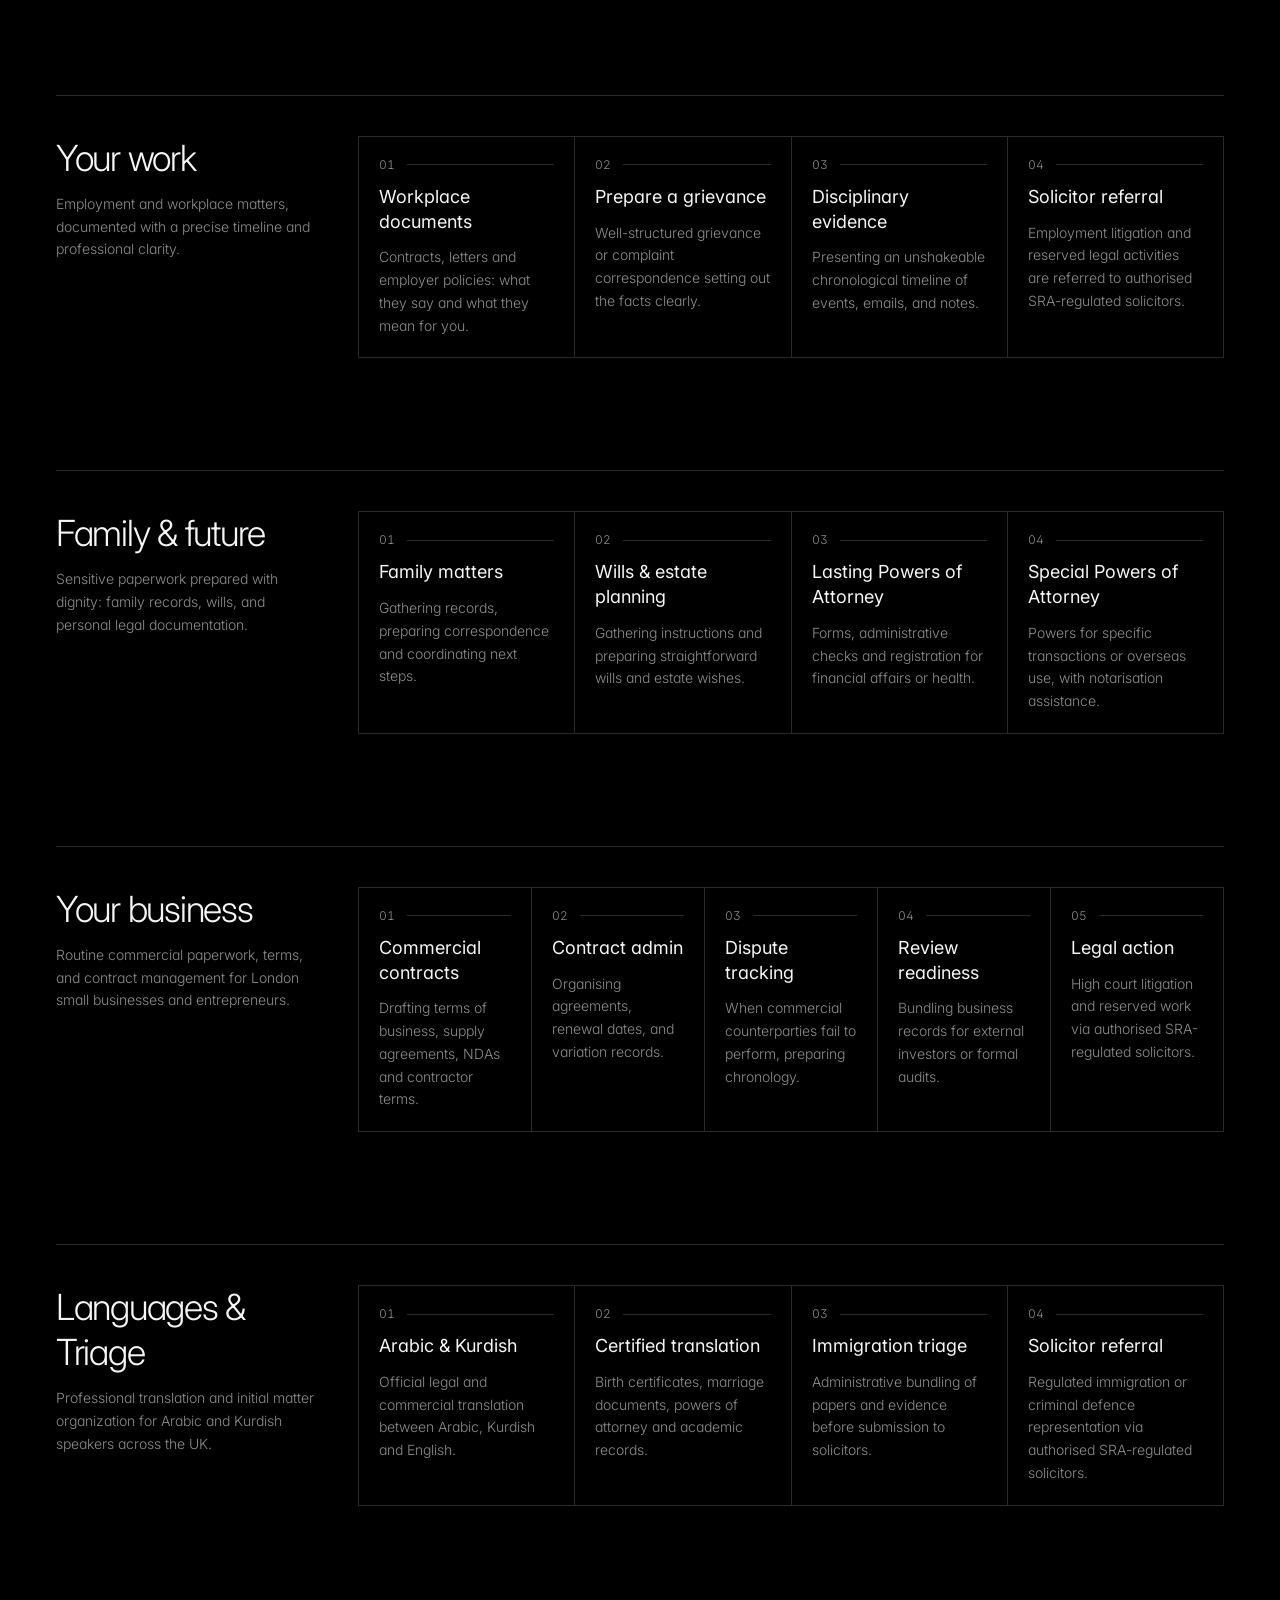
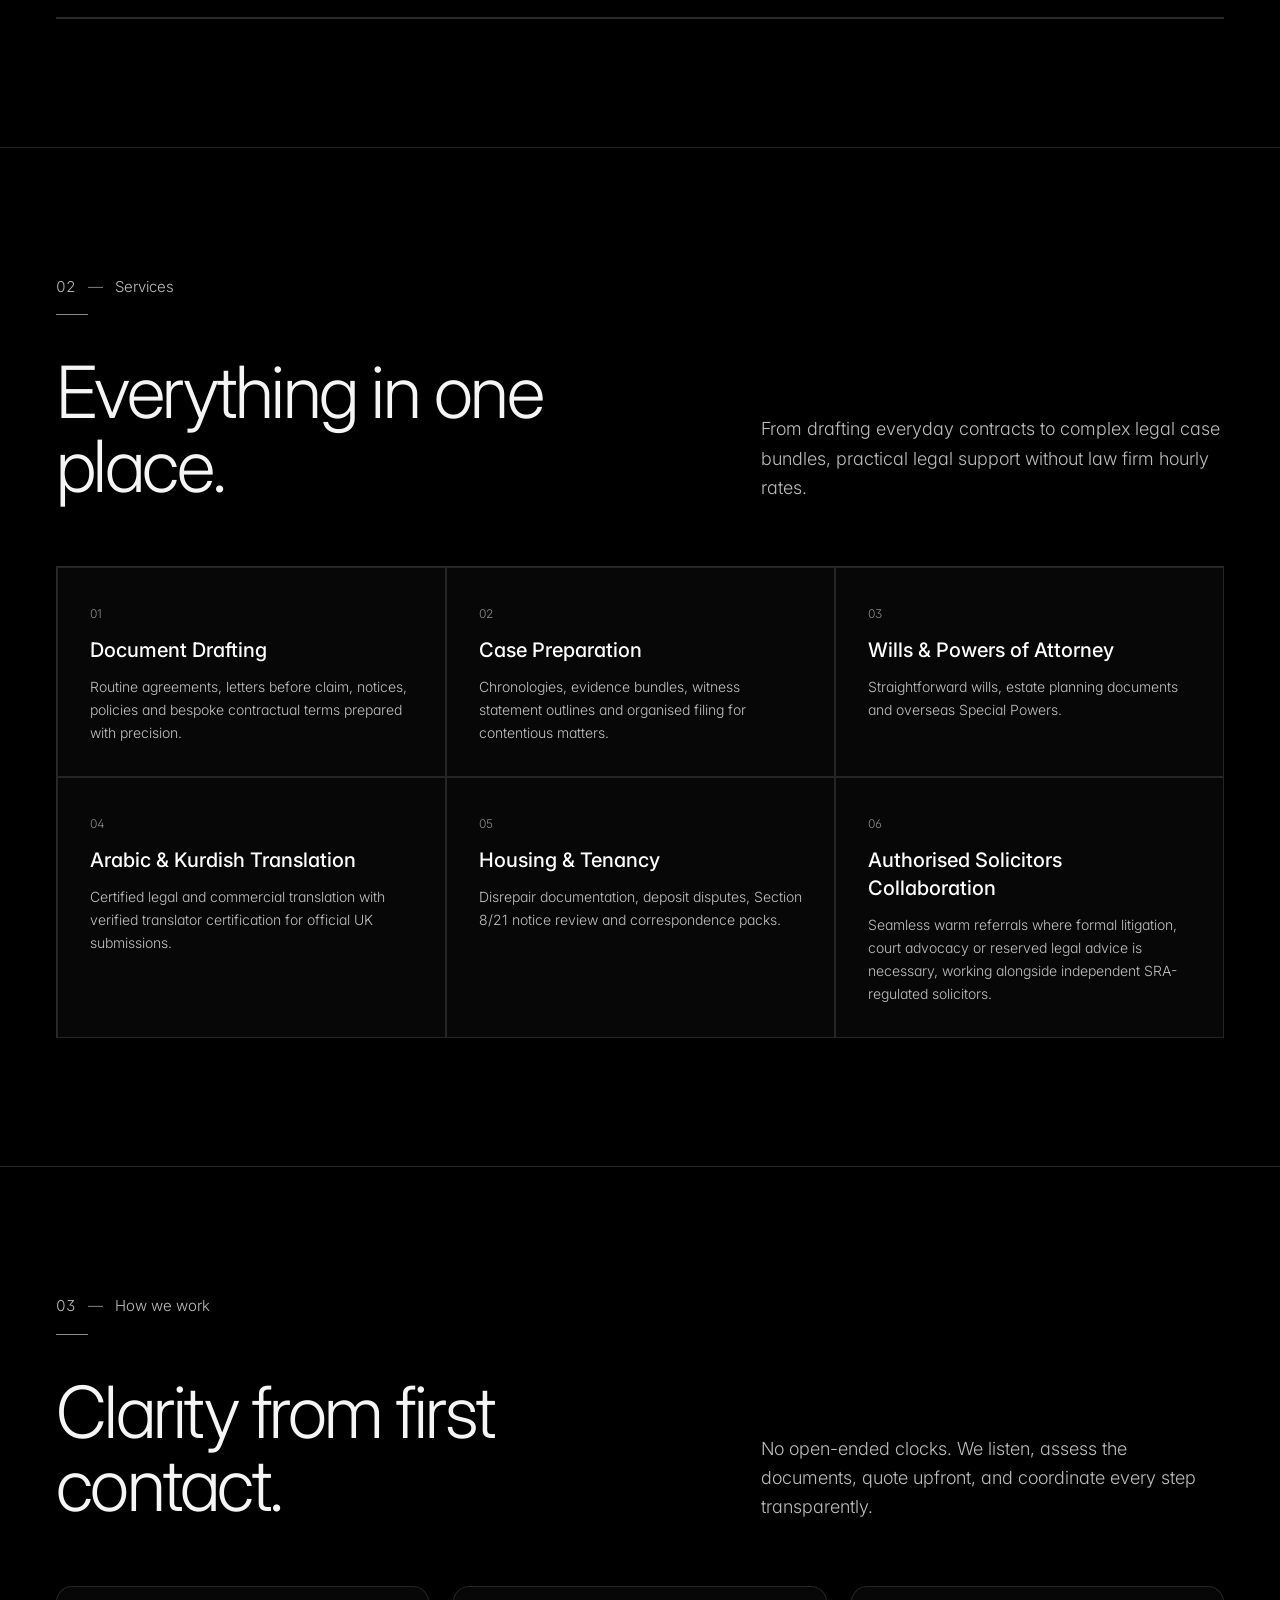
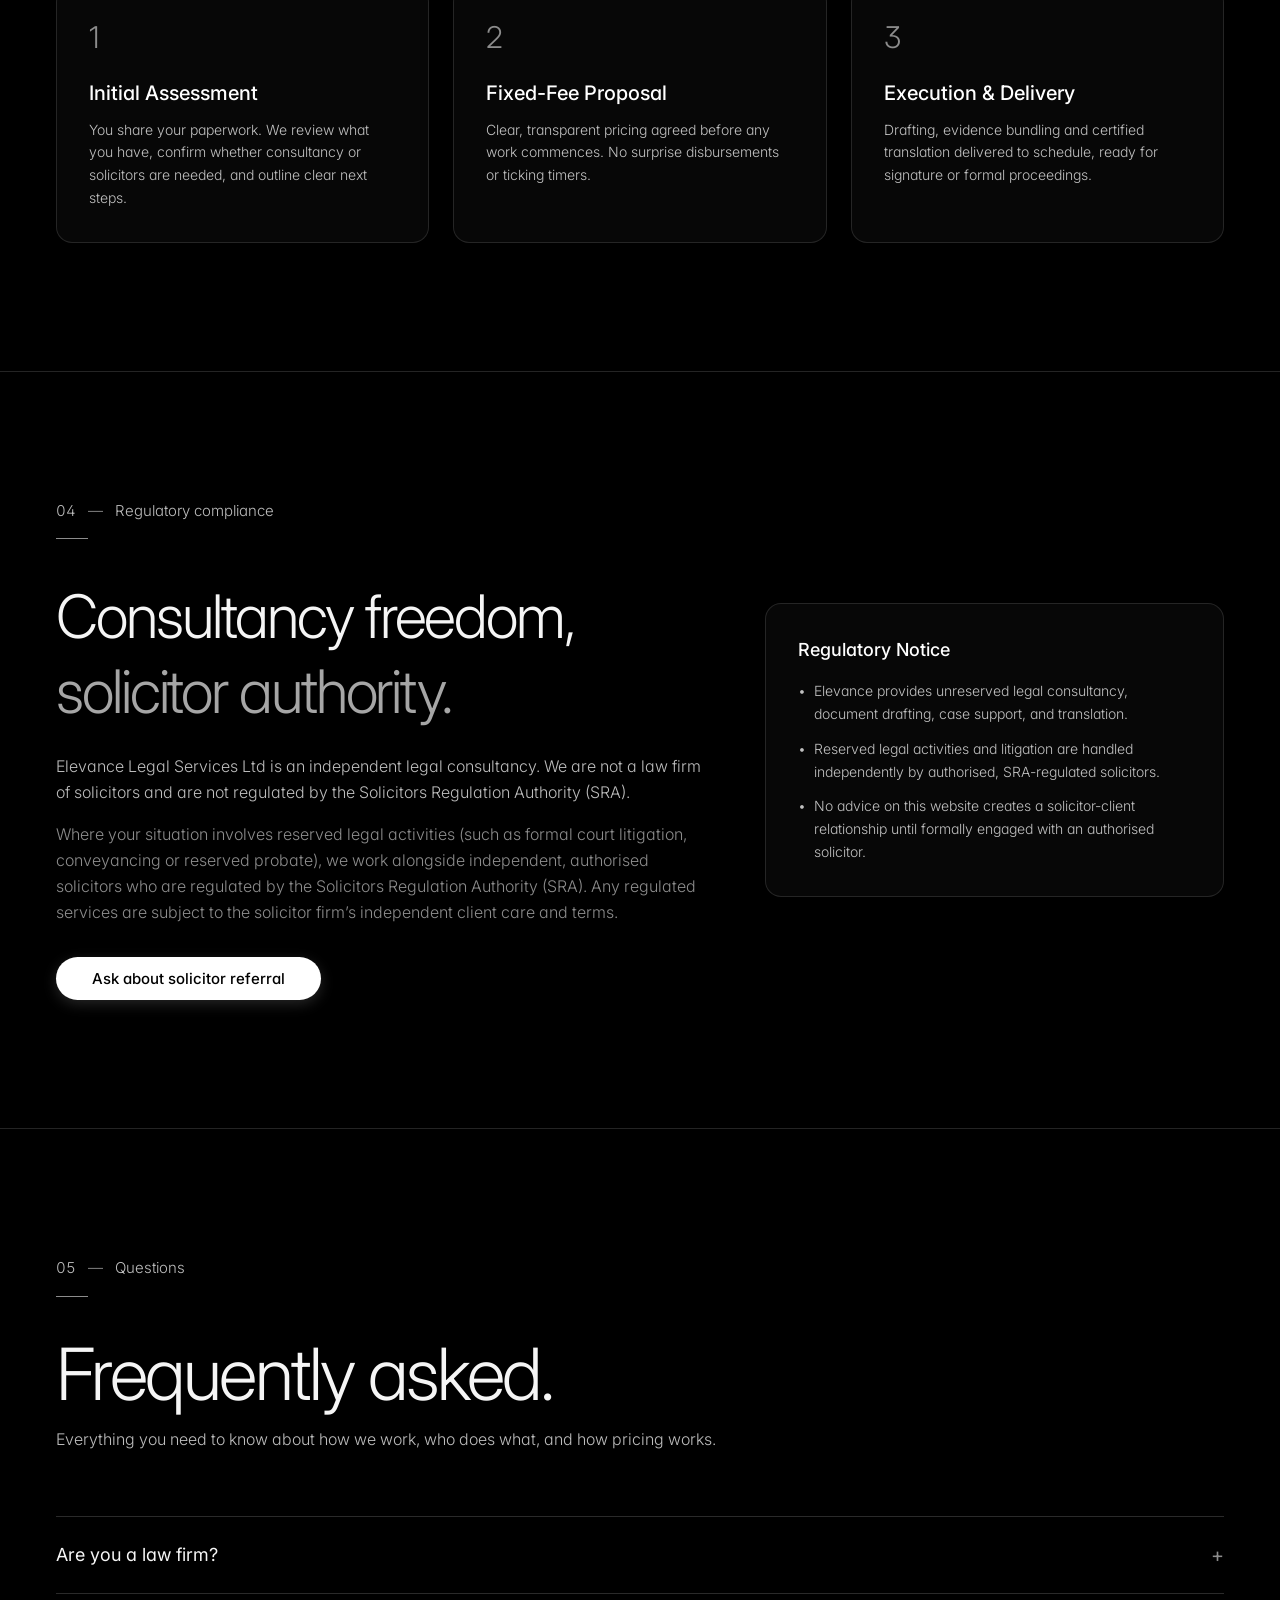
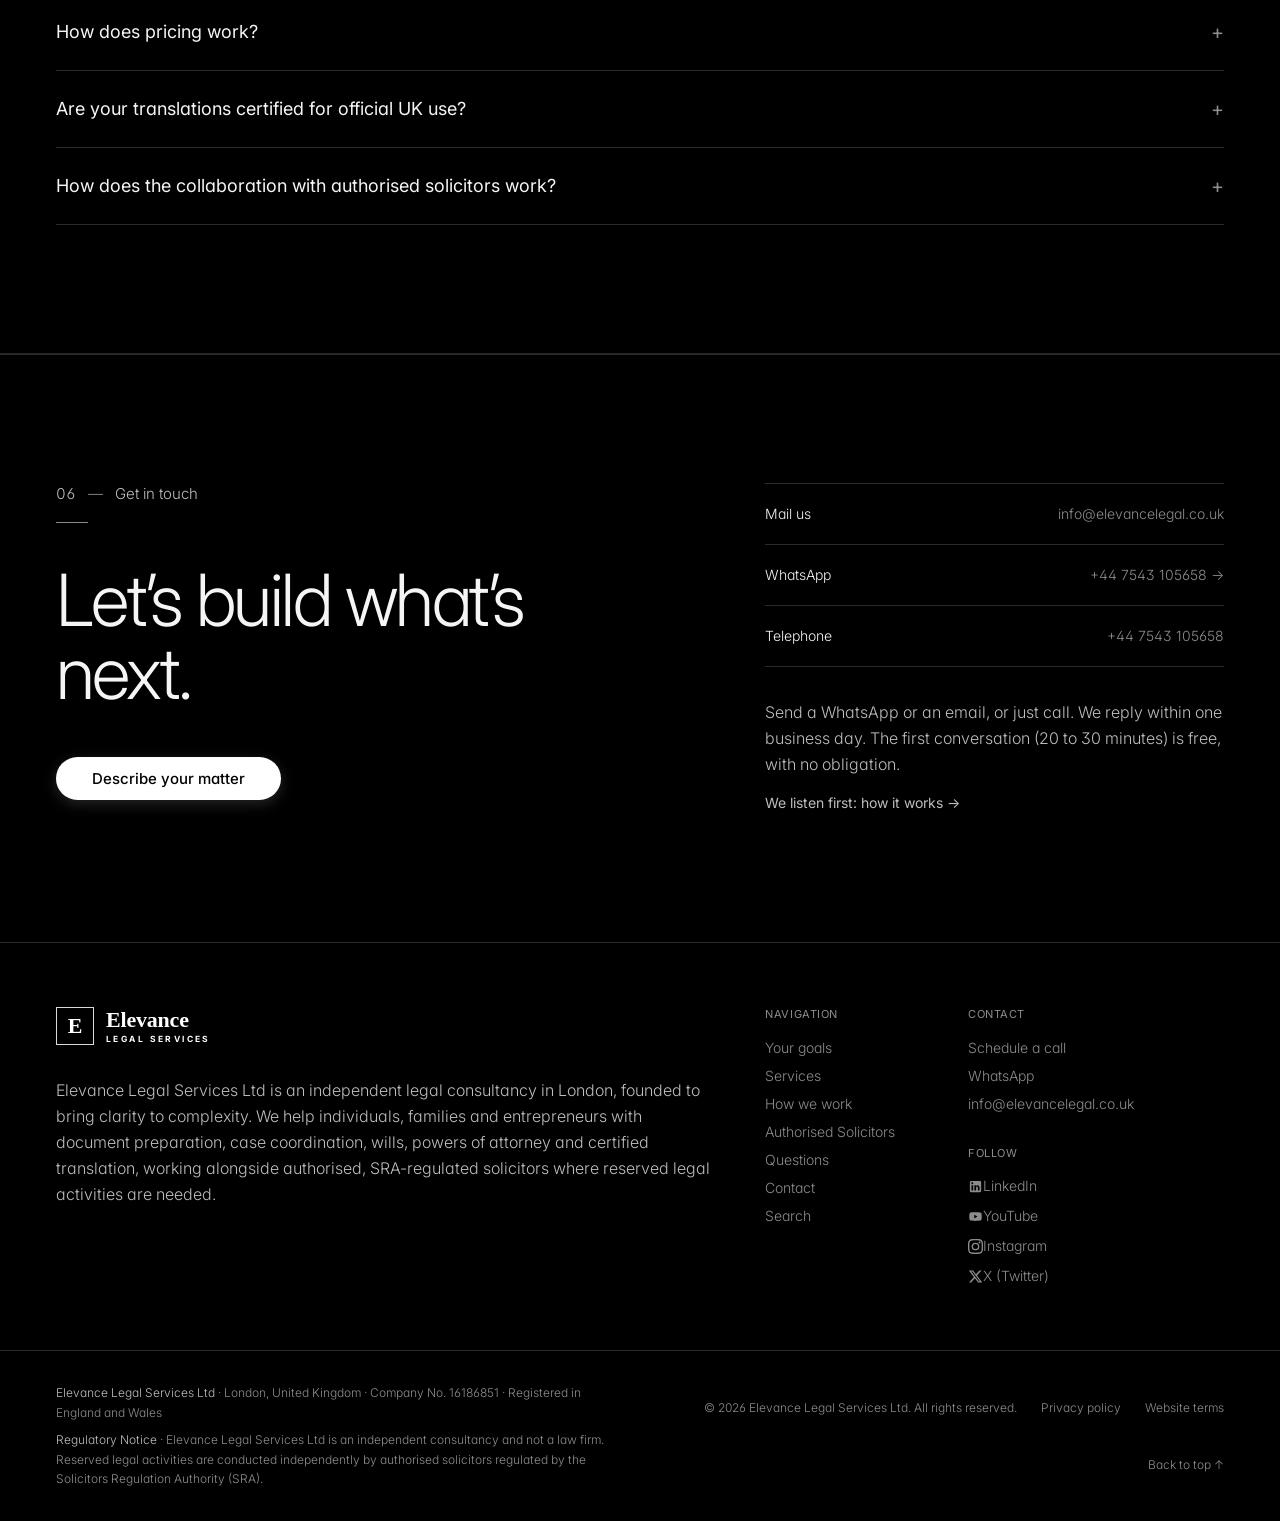
==== commit d457d756: "feat: completely remove Dispute Resolution, Employment, and LPA across all menus, sections, and cont" ====
--- a/index.html
+++ b/index.html
@@ -5,7 +5,7 @@
 <meta name="viewport" content="width=device-width, initial-scale=1, viewport-fit=cover">
 <title>Elevance Legal Services | Legal Consultancy, Documents & Certified Translation London</title>
 <meta name="description" content="Elevance Legal Services Ltd is an independent London legal consultancy: bespoke contract drafting, legal case bundles, wills, powers of attorney, and certified Arabic & Kurdish translation. Not a law firm.">
-<meta name="keywords" content="legal consultancy London, document drafting London, legal case preparation UK, certified translation London, Arabic legal translation, Kurdish legal translation, wills and estate planning UK, lasting power of attorney, tenancy disrepair documents, business contract drafting, Authorised SRA-regulated solicitors collaboration">
+<meta name="keywords" content="legal consultancy London, document drafting London, legal case preparation UK, certified translation London, Arabic legal translation, Kurdish legal translation, wills and estate planning UK, tenancy disrepair documents, business contract drafting, Authorised SRA-regulated solicitors collaboration">
 <link rel="canonical" href="https://www.elevancelegal.co.uk/">
 <link rel="icon" type="image/svg+xml" href="assets/favicon.svg">
 <meta name="robots" content="index, follow, max-snippet:-1, max-image-preview:large, max-video-preview:-1">
@@ -49,7 +49,7 @@
       "url": "https://www.elevancelegal.co.uk/",
       "logo": "https://www.elevancelegal.co.uk/assets/favicon.svg",
       "image": "https://www.elevancelegal.co.uk/assets/og-image.jpg",
-      "description": "Independent legal consultancy in London providing contract drafting, legal case preparation, wills, lasting powers of attorney, and certified translation between Arabic, Kurdish and English.",
+      "description": "Independent legal consultancy in London providing contract drafting, legal case preparation, wills, and certified translation between Arabic, Kurdish and English.",
       "telephone": "+447543105658",
       "email": "info@elevancelegal.co.uk",
       "address": {
@@ -112,7 +112,7 @@
             "itemOffered": {
               "@type": "Service",
               "name": "Wills & Powers of Attorney",
-              "description": "Lasting Powers of Attorney, special powers of attorney, and straightforward wills."
+              "description": "Straightforward wills and legal documentation."
             }
           }
         ]
@@ -697,7 +697,7 @@
                   <ul>
                     <li><span class="w-5 shrink-0 pt-0.5 text-xs text-fg-3 tabular-nums font-mono">01</span><a href="#lifecycle-family">Family &amp; personal matters</a></li>
                     <li><span class="w-5 shrink-0 pt-0.5 text-xs text-fg-3 tabular-nums font-mono">02</span><a href="#lifecycle-family">Wills &amp; estate planning</a></li>
-                    <li><span class="w-5 shrink-0 pt-0.5 text-xs text-fg-3 tabular-nums font-mono">03</span><a href="#lifecycle-family">Lasting Powers of Attorney</a></li>
+                    
                     <li><span class="w-5 shrink-0 pt-0.5 text-xs text-fg-3 tabular-nums font-mono">04</span><a href="#lifecycle-family">Special Powers of Attorney</a></li>
                   </ul>
                 </div>
@@ -749,7 +749,7 @@
                   <p class="eyebrow uppercase tracking-wider text-xs font-semibold text-fg-3">Personal &amp; Housing</p>
                   <ul>
                     <li><a href="#solutions">Housing &amp; landlord-tenant</a></li>
-                    <li><a href="#solutions">Employment &amp; workplace</a></li>
+                    
                     <li><a href="#solutions">Family &amp; personal matters</a></li>
                   </ul>
                 </div>
@@ -757,7 +757,7 @@
                   <p class="eyebrow uppercase tracking-wider text-xs font-semibold text-fg-3">Estates &amp; Powers</p>
                   <ul>
                     <li><a href="#solutions">Wills &amp; estate planning</a></li>
-                    <li><a href="#solutions">Lasting Powers of Attorney</a></li>
+                    
                     <li><a href="#solutions">Special Powers of Attorney</a></li>
                   </ul>
                 </div>
@@ -1010,7 +1010,7 @@
         <div data-lane-hot="" class="lg:col-span-3">
           <h3 class="font-display text-3xl leading-tight md:text-4xl">Family &amp; future</h3>
           <p class="mt-3 text-sm leading-relaxed text-fg-3 transition-colors duration-300 group-data-lit/lane:text-fg-2">
-            Sensitive paperwork prepared with dignity: family records, wills, and lasting powers of attorney.
+            Sensitive paperwork prepared with dignity: family records, wills, and personal legal documentation.
           </p>
         </div>
         <ol class="grid hairline-grid lg:col-span-9 sm:grid-cols-2 lg:grid-cols-4">
@@ -1212,7 +1212,7 @@
     <div class="p-8 transition-colors duration-300">
       <span class="text-xs font-mono text-fg-3">03</span>
       <h3 class="mt-3 text-xl font-normal text-white">Wills &amp; Powers of Attorney</h3>
-      <p class="mt-3 text-sm leading-relaxed text-fg-3">Straightforward wills, Lasting Powers of Attorney (Health &amp; Welfare / Finance) and overseas Special Powers.</p>
+      <p class="mt-3 text-sm leading-relaxed text-fg-3">Straightforward wills, estate planning documents and overseas Special Powers.</p>
     </div>
     <div class="p-8 transition-colors duration-300">
       <span class="text-xs font-mono text-fg-3">04</span>
